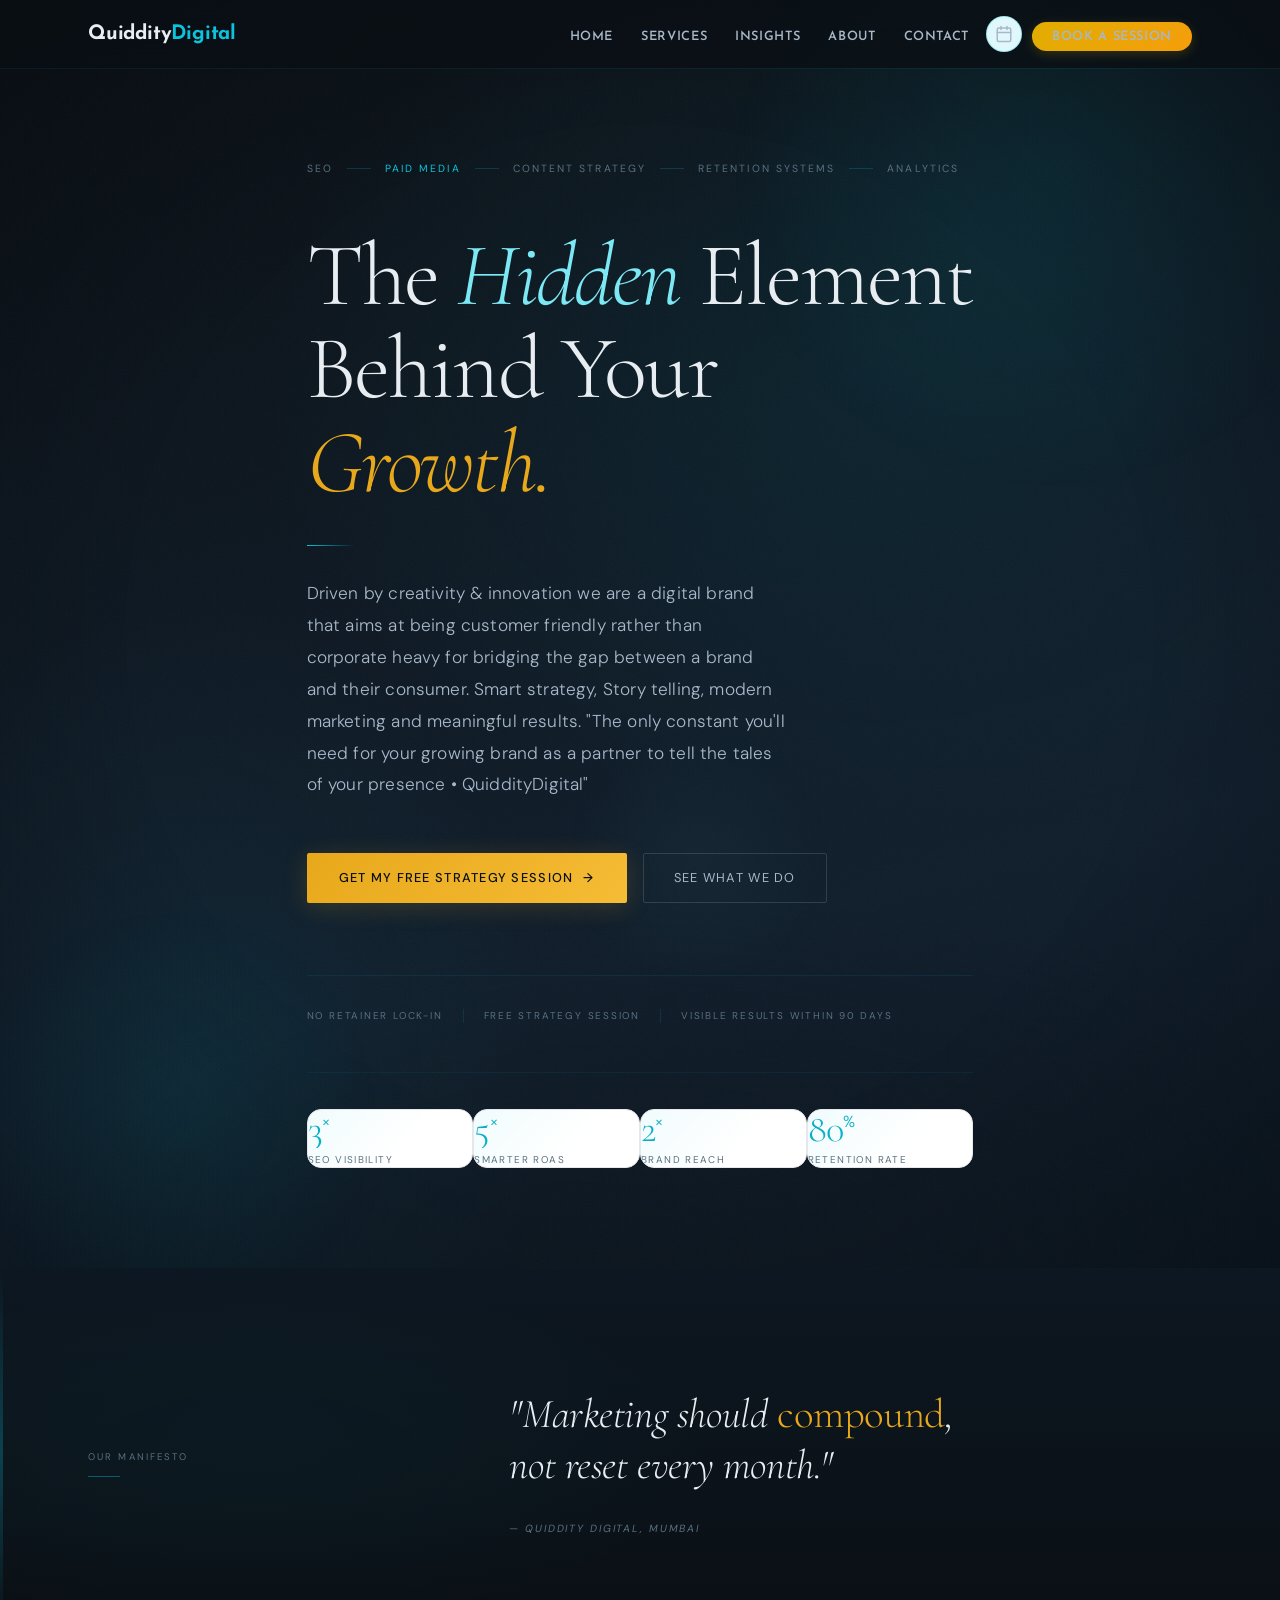
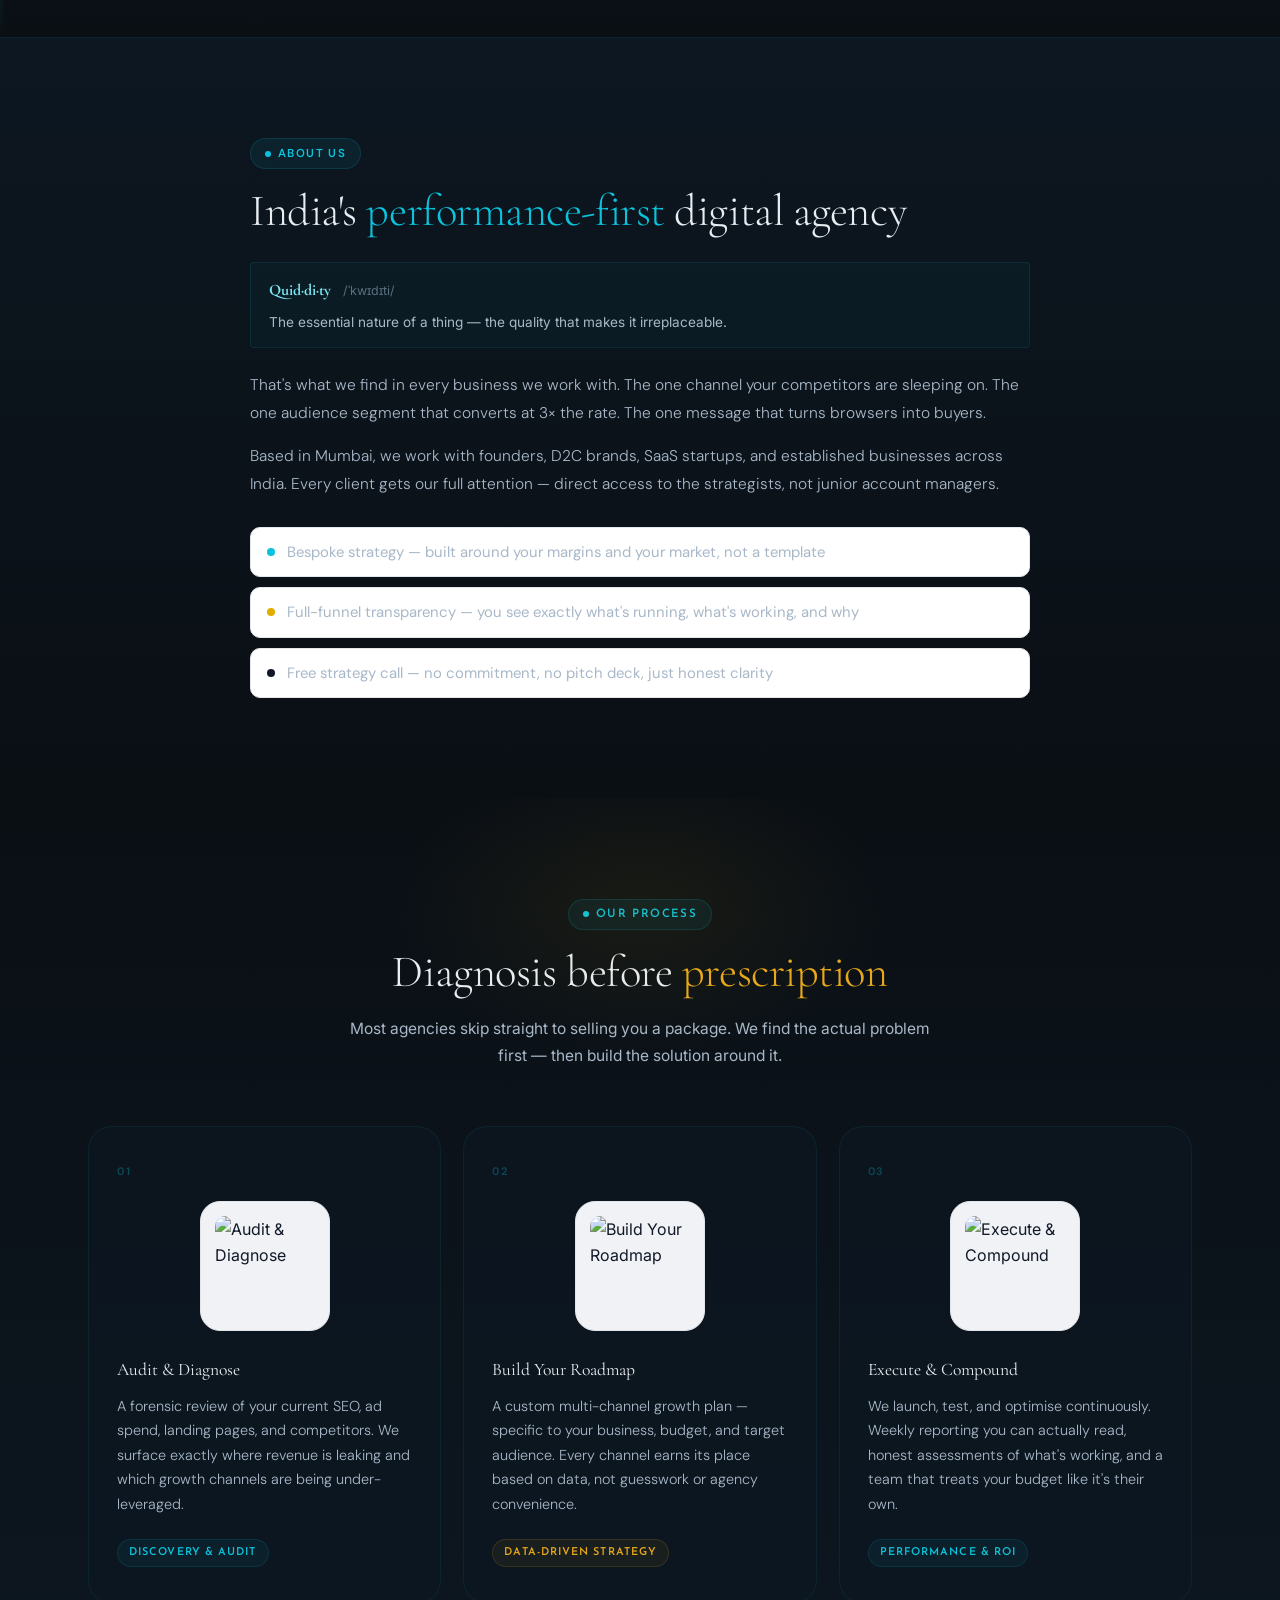
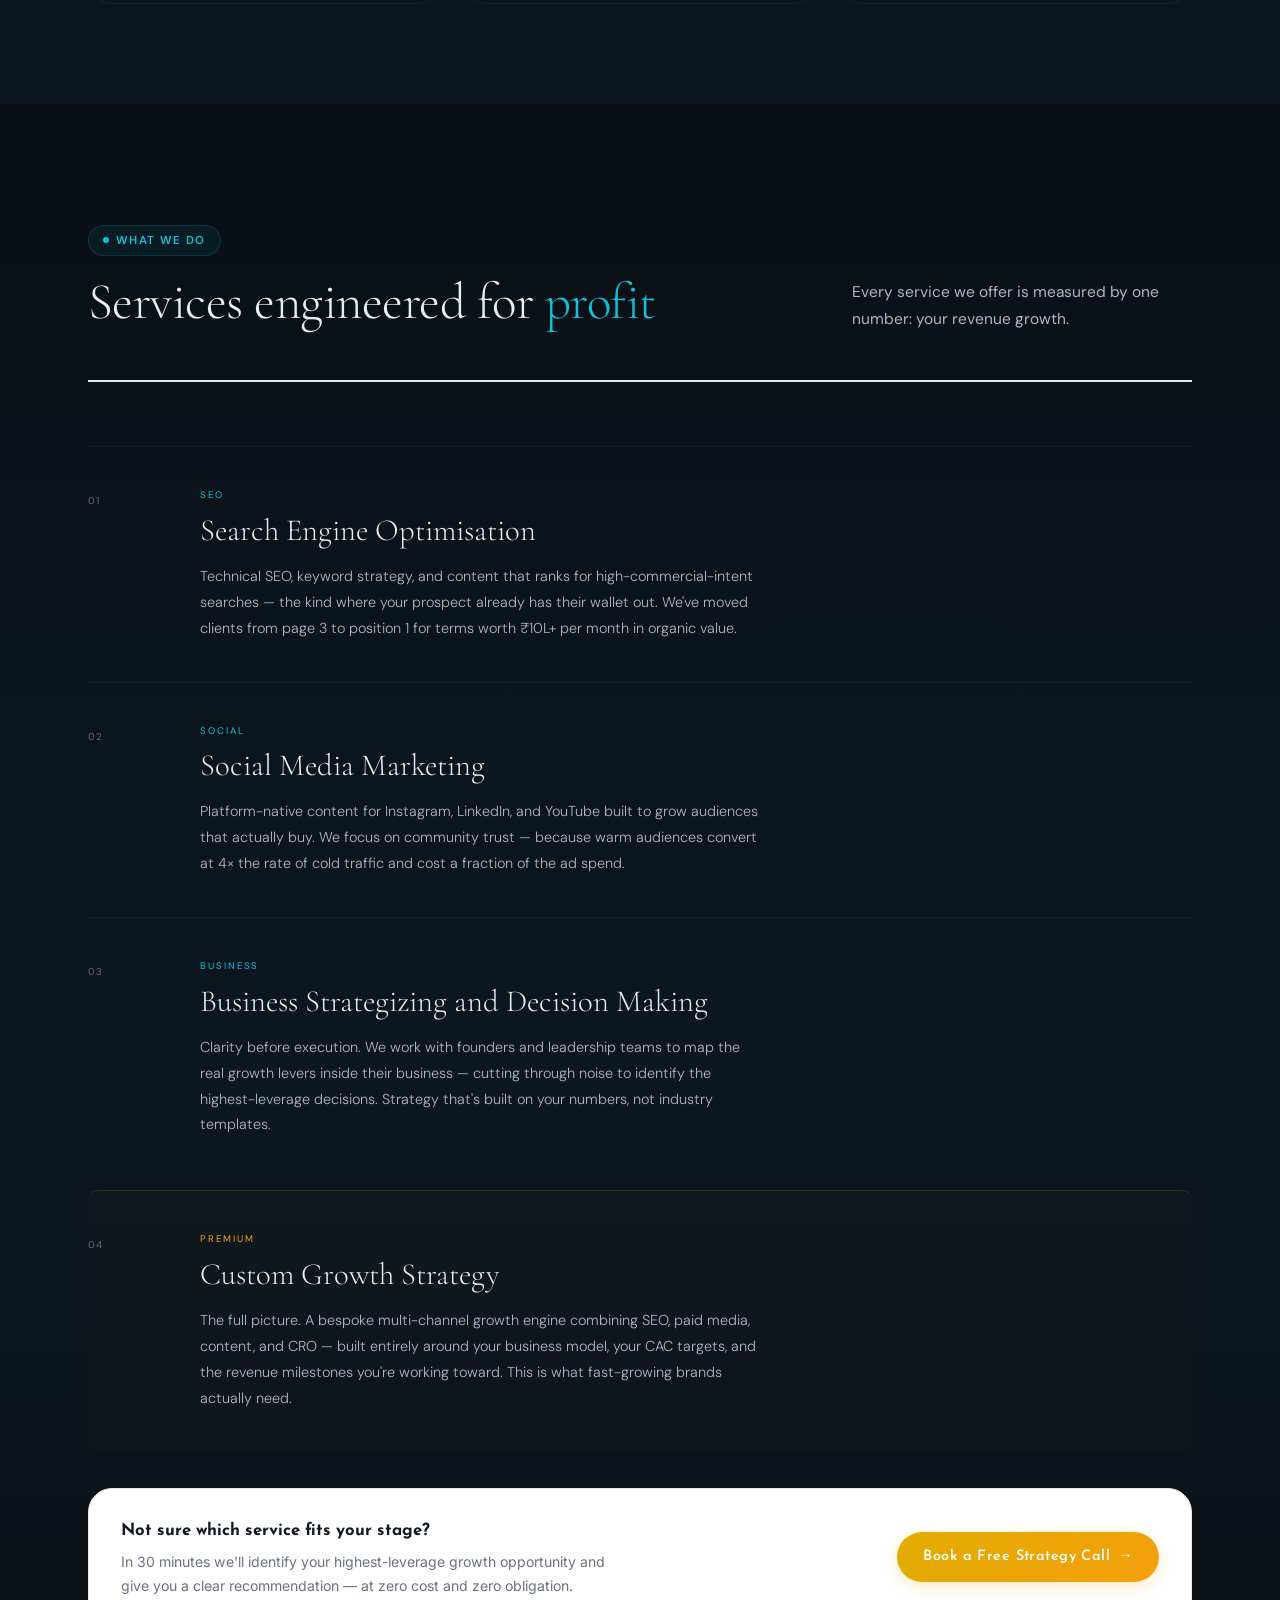
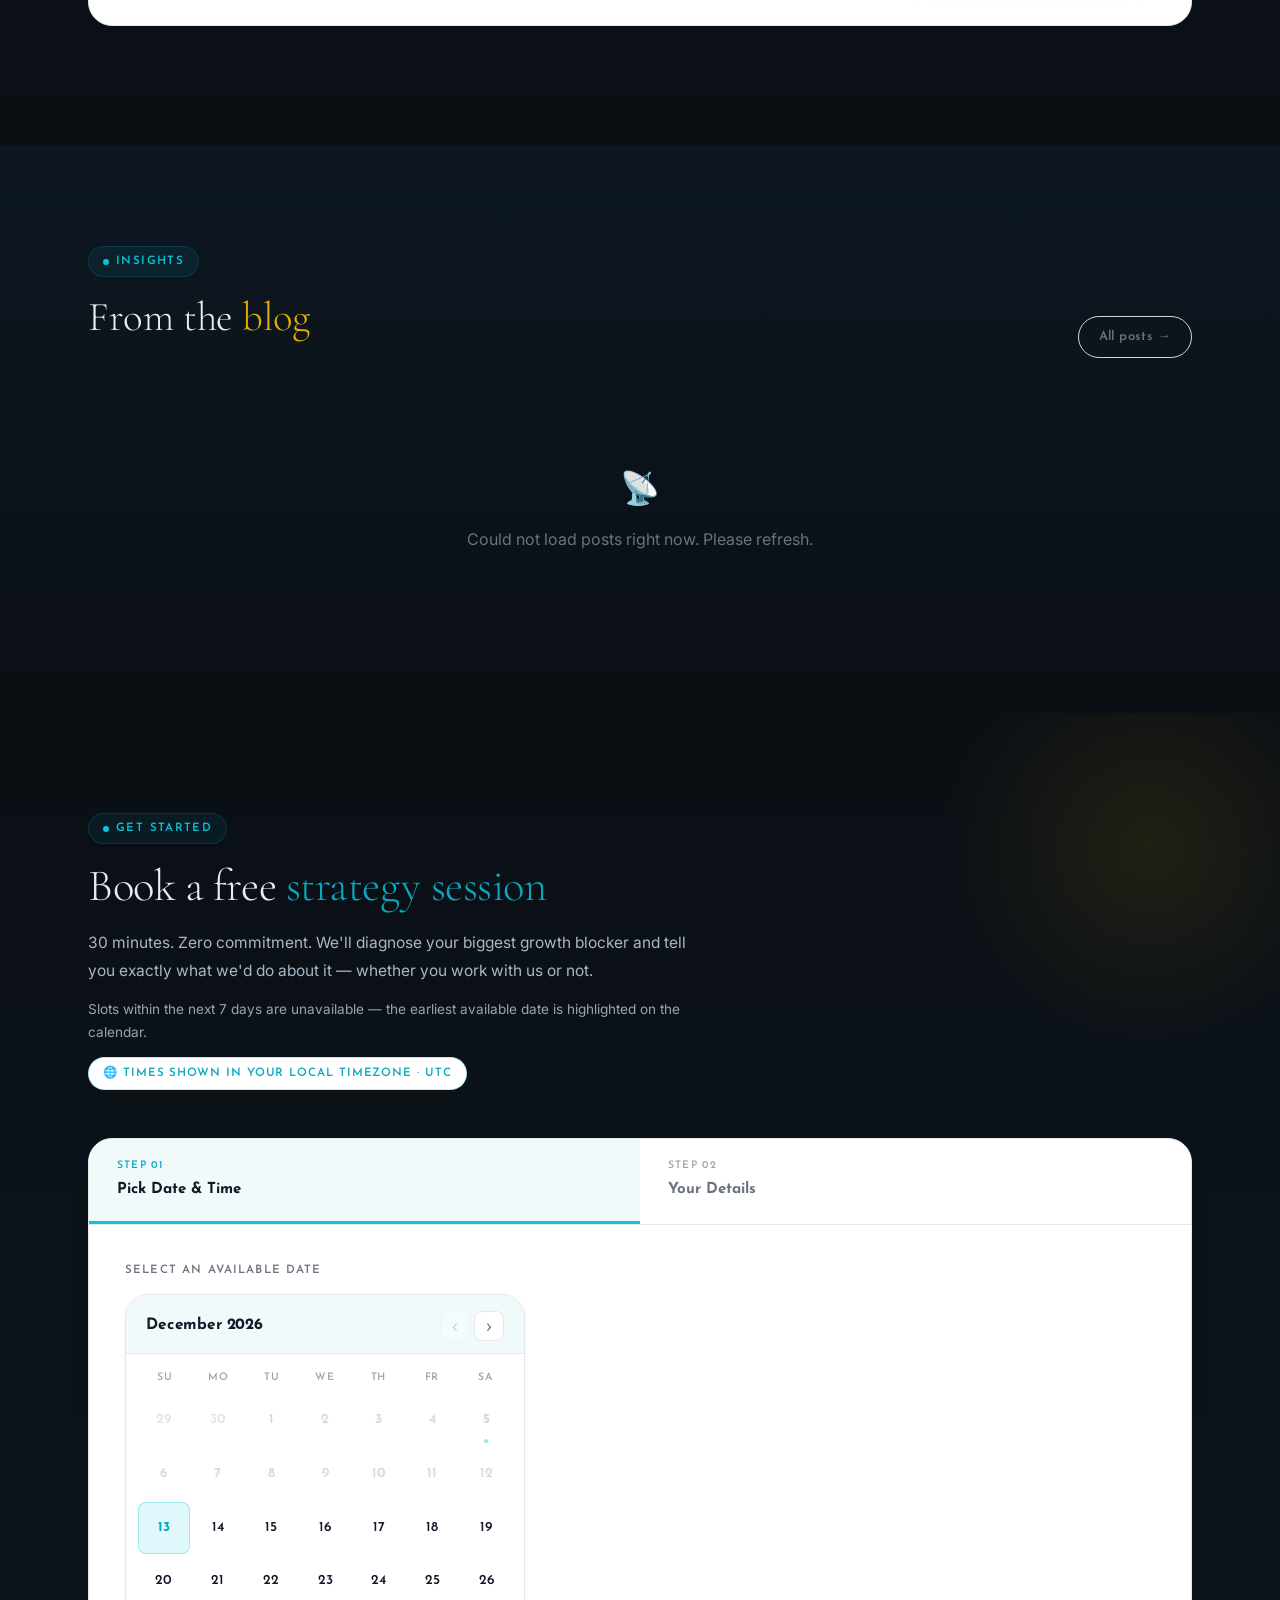
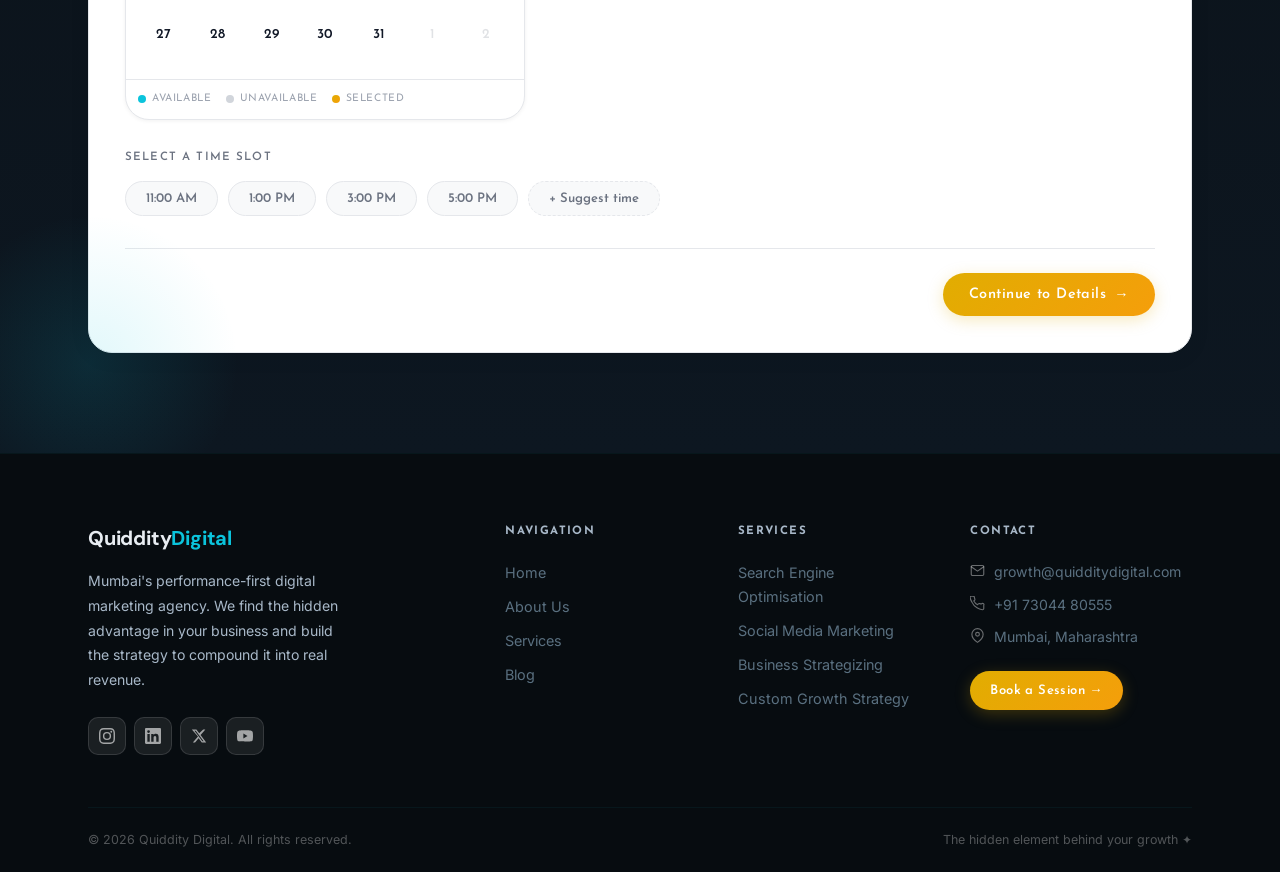
==== index.html @ 68097859 "Add files via upload" ====
<!DOCTYPE html>
<html lang="en">
<head>
  <meta charset="UTF-8"/>
  <meta name="viewport" content="width=device-width, initial-scale=1.0"/>
  <meta name="robots" content="index, follow, max-snippet:-1, max-image-preview:large, max-video-preview:-1"/>
  <meta name="twitter:site" content="@QuiddityDigi"/>
  <title>Quiddity Digital — Tailored Marketing Solutions</title>
  <meta name="description" content="Driven by creativity & innovation we are a digital brand that aims at being customer friendly rather than corporate heavy for bridging the gap between a brand and their consumer. Smart strategy, Story telling, modern marketing and meaningful results."/>
  <meta name="author" content="Quiddity Digital"/>
  <meta name="keywords" content="digital marketing agency Mumbai, digital marketing agency India,  SEO agency India, social media marketing, business strategy consultant, growth consultancy Mumbai, decision intelligence"/>
  <meta property="og:type" content="website"/>
  <meta property="og:title" content="Quiddity Digital — The Hidden Element Behind Your Growth"/>
  <meta property="og:description" content="Driven by creativity & innovation we are a digital brand that aims at being customer friendly rather than corporate heavy for bridging the gap between a brand and their consumer. Smart strategy, Story telling, modern marketing and meaningful results."/>
  <meta property="og:url" content="https://quidditydigital.com"/>
  <meta property="og:image" content="https://quidditydigital.com/assets/og-image.png"/>
  <meta name="twitter:card" content="summary_large_image"/>
  <meta name="twitter:title" content="Quiddity Digital — The Hidden Element Behind Your Growth"/>
  <meta name="twitter:description" content="Driven by creativity & innovation we are a digital brand that aims at being customer friendly rather than corporate heavy for bridging the gap between a brand and their consumer. Smart strategy, Story telling, modern marketing and meaningful results."/>
  <meta property="og:image:width"  content="1200"/>
  <meta property="og:image:height" content="630"/>
  <meta property="og:locale"       content="en_IN"/>
  <meta name="twitter:image"       content="https://quidditydigital.com/assets/og-image.png"/>
  <link rel="canonical" href="https://quidditydigital.com"/>
  <!-- Font preconnect MUST come before the stylesheet link -->
  <link rel="preconnect" href="https://fonts.googleapis.com"/>
  <link rel="preconnect" href="https://fonts.gstatic.com" crossorigin/>
  <link rel="stylesheet" href="styles.css"/>
  <link rel="stylesheet" href="hero-redesign.css"/>
  <style>
    /* ── Fix hero eyebrow: remove pill background, plain label style ── */
    .hero-eyebrow {
      background: none !important;
      border: none !important;
      padding: 0 !important;
      border-radius: 0 !important;
      font-size: .75rem;
      font-weight: 700;
      letter-spacing: .1em;
      text-transform: uppercase;
      color: var(--tx-lt, #6b7280);
      display: flex;
      align-items: center;
      gap: 8px;
      margin-bottom: 16px;
    }

    /* ── New about section: full-width copy layout ── */
    .about-copy-full {
      max-width: 780px;
      margin: 0 auto;
    }
    .about-copy-full .section-h2 {
      margin-bottom: 24px;
    }
    .about-copy-full .about-quiddity-badge {
      margin-bottom: 24px;
    }
    .about-copy-full .body-p {
      margin-bottom: 16px;
    }
    .about-stats-row {
      display: flex;
      gap: 40px;
      flex-wrap: wrap;
      margin: 36px 0 32px;
      padding: 28px 32px;
      background: var(--surface, #f8fafc);
      border-radius: 16px;
    }
    .about-stat {
      flex: 1;
      min-width: 100px;
    }
    .as-n {
      font-size: 2rem;
      font-weight: 800;
      color: var(--blue, #0BC4DC);
      line-height: 1;
      margin-bottom: 4px;
    }
    .as-l {
      font-size: .78rem;
      text-transform: uppercase;
      letter-spacing: .06em;
      color: var(--tx-lt, #6b7280);
      font-weight: 600;
    }
    @media (max-width: 600px) {
      .about-stats-row { gap: 24px; padding: 20px; }
      .as-n { font-size: 1.6rem; }
    }
  </style>
  <!-- LocalBusiness JSON-LD structured data -->
  <script type="application/ld+json">
  {
    "@context": "https://schema.org",
    "@type": "ProfessionalService",
    "name": "Quiddity Digital",
    "description": "Driven by creativity & innovation we are a digital brand that aims at being customer friendly rather than corporate heavy for bridging the gap between a brand and their consumer. Smart strategy, Story telling, modern marketing and meaningful results.",
    "url": "https://quidditydigital.com",
    "logo": { "@type": "ImageObject", "url": "https://quidditydigital.com/assets/logo.png" },
    "image": "https://quidditydigital.com/assets/logo.png",
    "email": "growth@quidditydigital.com",
    "telephone": "+917304480555",
    "address": {
      "@type": "PostalAddress",
      "addressLocality": "Mumbai",
      "addressRegion": "Maharashtra",
      "addressCountry": "IN"
    },
    "areaServed": [
      { "@type": "City", "name": "Mumbai" },
      { "@type": "Country", "name": "India" }
    ],
    "hasOfferCatalog": {
      "@type": "OfferCatalog",
      "name": "Digital Marketing Services",
      "itemListElement": [
        { "@type": "Offer", "itemOffered": { "@type": "Service", "name": "Search Engine Optimisation" } },
        { "@type": "Offer", "itemOffered": { "@type": "Service", "name": "Google & Meta Ads" } },
        { "@type": "Offer", "itemOffered": { "@type": "Service", "name": "Social Media Marketing" } },
        { "@type": "Offer", "itemOffered": { "@type": "Service", "name": "Content Marketing" } },
        { "@type": "Offer", "itemOffered": { "@type": "Service", "name": "Custom Growth Strategy" } }
      ]
    },
    "sameAs": [
      "https://www.instagram.com/quiddity_digital",
      "https://www.linkedin.com/company/quiddity-digital",
      "https://x.com/QuiddityDigi"
    ]
  }
  </script>

  <!-- GA4 — enable by setting CONFIG.FEATURES.ANALYTICS_ENABLED = true and CONFIG.GA4_ID in config.js -->
  <script>
    document.addEventListener('DOMContentLoaded', function() {
      if (typeof CONFIG === 'undefined' || !CONFIG.FEATURES.ANALYTICS_ENABLED || !CONFIG.GA4_ID) return;
      var s = document.createElement('script');
      s.src = 'https://www.googletagmanager.com/gtag/js?id=' + CONFIG.GA4_ID;
      s.async = true; document.head.appendChild(s);
      window.dataLayer = window.dataLayer || [];
      function gtag(){dataLayer.push(arguments);}
      gtag('js', new Date()); gtag('config', CONFIG.GA4_ID, { anonymize_ip: true });
    });
  </script>
  <!-- Favicons -->
  <link rel="icon" type="image/x-icon"       href="/assets/favicon.ico"/>
  <link rel="icon" type="image/svg+xml"      href="/assets/favicon.svg"/>
  <link rel="icon" type="image/png" sizes="32x32" href="/assets/favicon-32x32.png"/>
  <link rel="icon" type="image/png" sizes="16x16" href="/assets/favicon-16x16.png"/>
  <link rel="apple-touch-icon" sizes="180x180"    href="/assets/apple-touch-icon.png"/>
  <link rel="manifest"                            href="/site.webmanifest"/>
  <meta name="theme-color" content="#0BC4DC"/>
  <meta name="msapplication-TileColor" content="#0f1924"/>
</head>
<body>

<!-- ══════════════════════════════════════════
     NAVBAR
     ══════════════════════════════════════════ -->
<nav id="navbar">
  <div class="container nav-wrap">
    <a href="#home" class="nav-logo">Quiddity<em>Digital</em></a>

    <ul class="nav-links" id="navLinks">
      <li><a href="#home">Home</a></li>
      <li><a href="#services">Services</a></li>
      <li><a href="#blogs">Insights</a></li>
      <li><a href="#about">About</a></li>
      <li><a href="#contact">Contact</a></li>
      <li>
        <a href="#booking" class="nav-cal-icon" aria-label="Book a session" title="Book a free strategy session">
          <svg width="18" height="18" viewBox="0 0 24 24" fill="none" stroke="currentColor" stroke-width="2" stroke-linecap="round" stroke-linejoin="round">
            <rect x="3" y="4" width="18" height="18" rx="2" ry="2"/>
            <line x1="16" y1="2" x2="16" y2="6"/>
            <line x1="8" y1="2" x2="8" y2="6"/>
            <line x1="3" y1="10" x2="21" y2="10"/>
          </svg>
        </a>
      </li>
      <li><a href="#booking" class="nav-cta">Book a Session</a></li>
    </ul>

    <button class="hamburger" id="hamburger" aria-label="Toggle menu" aria-expanded="false">
      <span></span><span></span><span></span>
    </button>
  </div>
</nav>


<!-- ══════════════════════════════════════════
     HERO  #home  — Deep Ocean Editorial
     ══════════════════════════════════════════ -->
<section id="home">

  <!-- Atmospheric layers (visual only, aria-hidden) -->
  <div class="hero-ocean-canvas" aria-hidden="true">
    <div class="bio-orb bio-orb--a"></div>
    <div class="bio-orb bio-orb--b"></div>
    <div class="bio-orb bio-orb--c"></div>
  </div>
  <div class="hero-particles" id="heroParticles" aria-hidden="true"></div>

  <div class="container">
    <div class="hero-inner">
      <div class="hero-copy hero-editorial">

        <!-- Discipline strip (replaces eyebrow pill) -->
        <div class="hero-eyebrow">
          <div class="discipline-strip">
            <span class="discipline-item active">SEO</span>
            <span class="discipline-sep"></span>
            <span class="discipline-item">Paid Media</span>
            <span class="discipline-sep"></span>
            <span class="discipline-item">Content Strategy</span>
            <span class="discipline-sep"></span>
            <span class="discipline-item">Retention Systems</span>
            <span class="discipline-sep"></span>
            <span class="discipline-item">Analytics</span>
          </div>
        </div>

        <!-- Headline — original text, new typographic treatment -->
        <h1 class="hero-h1">
          <span class="h1-line">The <em>Hidden</em> Element</span>
          <span class="h1-line">Behind Your</span>
          <span class="h1-line h1-gold">Growth.</span>
        </h1>

        <span class="hero-rule"></span>

        <!-- Original subtext preserved verbatim -->
        <p class="hero-sub">
          Driven by creativity &amp; innovation we are a digital brand that aims at being customer friendly rather than corporate heavy for bridging the gap between a brand and their consumer. Smart strategy, Story telling, modern marketing and meaningful results. "The only constant you'll need for your growing brand as a partner to tell the tales of your presence • QuiddityDigital"
        </p>

        <!-- Original CTAs preserved -->
        <div class="hero-actions">
          <a href="#booking" class="btn-ocean-primary">Get My Free Strategy Session <span class="btn-arr">→</span></a>
          <a href="#services" class="btn-ocean-ghost">See What We Do</a>
        </div>

        <!-- Original trust bar text preserved, star icons removed for editorial cleanliness -->
        <div class="hero-trust-bar">
          <span class="trust-item">No retainer lock-in</span>
          <span class="trust-sep">&nbsp;</span>
          <span class="trust-item">Free strategy session</span>
          <span class="trust-sep">&nbsp;</span>
          <span class="trust-item">Visible results within 90 days</span>
        </div>

        <!-- Stats row — preserved but styled for dark theme -->
        <div class="hero-stats">
          <div class="hstat">
            <span class="hstat-n">3<sup>×</sup></span>
            <span class="hstat-l">SEO Visibility</span>
          </div>
          <div class="hstat">
            <span class="hstat-n">5<sup>×</sup></span>
            <span class="hstat-l">Smarter ROAS</span>
          </div>
          <div class="hstat">
            <span class="hstat-n">2<sup>×</sup></span>
            <span class="hstat-l">Brand Reach</span>
          </div>
          <div class="hstat">
            <span class="hstat-n">80<sup>%</sup></span>
            <span class="hstat-l">Retention Rate</span>
          </div>
        </div>

      </div>
      <!-- Hero image column intentionally removed for asymmetric editorial layout -->
    </div>
  </div>
</section>


<!-- ══════════════════════════════════════════
     PHILOSOPHY BAND (new — between hero & about)
     ══════════════════════════════════════════ -->
<div class="philosophy-band reveal">
  <div class="philosophy-inner">
    <div>
      <p class="philosophy-label">Our Manifesto</p>
      <div class="philosophy-marker"></div>
    </div>
    <blockquote>
      <p class="philosophy-quote">
        "Marketing should <em>compound</em>,<br>not reset every month."
      </p>
      <cite class="philosophy-attr">— Quiddity Digital, Mumbai</cite>
    </blockquote>
  </div>
</div>


<!-- ══════════════════════════════════════════
     ABOUT  #about
     ══════════════════════════════════════════ -->
<section id="about">
  <div class="container">
    <div class="about-copy-full reveal">

      <div class="section-tag">About Us</div>
      <h2 class="section-h2">India's <span class="c-blue">performance-first</span> digital agency</h2>

      <div class="about-quiddity-badge">
        <span class="aq-word">Quid·di·ty</span>
        <span class="aq-phonetic">/ˈkwɪdɪti/</span>
        <span class="aq-def">The essential nature of a thing — the quality that makes it irreplaceable.</span>
      </div>

      <p class="body-p">That's what we find in every business we work with. The one channel your competitors are sleeping on. The one audience segment that converts at 3× the rate. The one message that turns browsers into buyers.</p>
      <p class="body-p">Based in Mumbai, we work with founders, D2C brands, SaaS startups, and established businesses across India. Every client gets our full attention — direct access to the strategists, not junior account managers.</p>

      <div class="pillar-list">
        <div class="pillar">
          <span class="p-dot p-dot--blue"></span>
          Bespoke strategy — built around your margins and your market, not a template
        </div>
        <div class="pillar">
          <span class="p-dot p-dot--cta"></span>
          Full-funnel transparency — you see exactly what's running, what's working, and why
        </div>
        <div class="pillar">
          <span class="p-dot p-dot--dark"></span>
          Free strategy call — no commitment, no pitch deck, just honest clarity
        </div>
      </div>

    </div>
  </div>
</section>


<!-- ══════════════════════════════════════════
     HOW WE HELP  #help
     ══════════════════════════════════════════ -->
<section id="help">
  <div class="container">
    <div class="help-head reveal">
      <div class="section-tag">Our Process</div>
      <h2 class="section-h2">Diagnosis before <span class="c-cta">prescription</span></h2>
      <p class="body-p">Most agencies skip straight to selling you a package. We find the actual problem first — then build the solution around it.</p>
    </div>

    <div class="hc-grid">
      <div class="hc reveal d1">
        <div class="hc-n">01</div>
        <div class="hc-icon hci--grey">
          <img src="assets/Diagnose.png" alt="Audit & Diagnose">
        </div>
        <h3>Audit &amp; Diagnose</h3>
        <p>A forensic review of your current SEO, ad spend, landing pages, and competitors. We surface exactly where revenue is leaking and which growth channels are being under-leveraged.</p>
        <span class="hc-tag">Discovery &amp; Audit</span>
      </div>
      <div class="hc reveal d2">
        <div class="hc-n">02</div>
        <div class="hc-icon hci--grey">
          <img src="assets/Roadmap.png" alt="Build Your Roadmap">
        </div>
        <h3>Build Your Roadmap</h3>
        <p>A custom multi-channel growth plan — specific to your business, budget, and target audience. Every channel earns its place based on data, not guesswork or agency convenience.</p>
        <span class="hc-tag hct--cta">Data-Driven Strategy</span>
      </div>
      <div class="hc reveal d3">
        <div class="hc-n">03</div>
        <div class="hc-icon hci--grey">
          <img src="assets/Execute.png" alt="Execute & Compound">
        </div>
        <h3>Execute &amp; Compound</h3>
        <p>We launch, test, and optimise continuously. Weekly reporting you can actually read, honest assessments of what's working, and a team that treats your budget like it's their own.</p>
        <span class="hc-tag">Performance &amp; ROI</span>
      </div>
    </div>
  </div>
</section>


<!-- ══════════════════════════════════════════
     SERVICES  #services
     ══════════════════════════════════════════ -->
<section id="services">
  <div class="container">
    <div class="svc-head">
      <div class="reveal">
        <div class="section-tag">What We Do</div>
        <h2 class="section-h2">Services engineered for <span class="c-blue">profit</span></h2>
      </div>
      <p class="body-p reveal d1" style="max-width:340px">Every service we offer is measured by one number: your revenue growth.</p>
    </div>

    <div class="svc-list">

      <div class="svc-row reveal">
        <span class="svc-i">01</span>
        <div class="svc-b">
          <div class="svc-cat">SEO</div>
          <div class="svc-title">Search Engine Optimisation</div>
          <div class="svc-desc">Technical SEO, keyword strategy, and content that ranks for high-commercial-intent searches — the kind where your prospect already has their wallet out. We've moved clients from page 3 to position 1 for terms worth ₹10L+ per month in organic value.</div>
        </div>
      </div>

      <div class="svc-row reveal">
        <span class="svc-i">02</span>
        <div class="svc-b">
          <div class="svc-cat">Social</div>
          <div class="svc-title">Social Media Marketing</div>
          <div class="svc-desc">Platform-native content for Instagram, LinkedIn, and YouTube built to grow audiences that actually buy. We focus on community trust — because warm audiences convert at 4× the rate of cold traffic and cost a fraction of the ad spend.</div>
        </div>
      </div>

      <div class="svc-row reveal">
        <span class="svc-i">03</span>
        <div class="svc-b">
          <div class="svc-cat">Business</div>
          <div class="svc-title">Business Strategizing and Decision Making</div>
          <div class="svc-desc">Clarity before execution. We work with founders and leadership teams to map the real growth levers inside their business — cutting through noise to identify the highest-leverage decisions. Strategy that's built on your numbers, not industry templates.</div>
        </div>
      </div>

      <div class="svc-row svc-row--featured reveal">
        <span class="svc-i">04</span>
        <div class="svc-b">
          <div class="svc-cat svc-cat--cta">Premium</div>
          <div class="svc-title">Custom Growth Strategy</div>
          <div class="svc-desc">The full picture. A bespoke multi-channel growth engine combining SEO, paid media, content, and CRO — built entirely around your business model, your CAC targets, and the revenue milestones you're working toward. This is what fast-growing brands actually need.</div>
        </div>
      </div>

    </div>

    <div class="svc-cta-strip reveal">
      <div class="svc-cta-copy">
        <span class="svc-cta-q">Not sure which service fits your stage?</span>
        <span class="svc-cta-sub">In 30 minutes we'll identify your highest-leverage growth opportunity and give you a clear recommendation — at zero cost and zero obligation.</span>
      </div>
      <a href="#booking" class="btn btn-cta">Book a Free Strategy Call <span class="btn-arr">→</span></a>
    </div>

  </div>
</section>


<!-- ══════════════════════════════════════════
     BLOGS  #blogs
     ══════════════════════════════════════════ -->
<section id="blogs">
  <div class="container">
    <div class="blogs-head reveal">
      <div>
        <div class="section-tag">Insights</div>
        <h2 class="section-h2">From the <span class="c-cta">blog</span></h2>
      </div>
      <a href="/all-posts.html" class="btn btn-ghost btn-sm">All posts →</a>
    </div>

    <div class="blog-grid" id="homeBlogGrid">
      <div class="blog-card blog-skeleton"></div>
      <div class="blog-card blog-skeleton"></div>
      <div class="blog-card blog-skeleton"></div>
    </div>
  </div>
</section>





<!-- ══════════════════════════════════════════
     BOOKING  #booking
     ══════════════════════════════════════════ -->
<section id="booking">
  <div class="container">

    <div class="booking-head reveal">
      <div class="section-tag">Get Started</div>
      <h2 class="section-h2">Book a free <span class="c-blue">strategy session</span></h2>
      <p class="body-p">30 minutes. Zero commitment. We'll diagnose your biggest growth blocker and tell you exactly what we'd do about it — whether you work with us or not.</p>
      <p style="font-size:.85rem;color:var(--tx-lt);margin-top:4px">Slots within the next 7 days are unavailable — the earliest available date is highlighted on the calendar.</p>
      <div class="tz-pill" id="tzPill">🌐 Detecting timezone…</div>
    </div>

    <div class="booking-shell reveal d1" id="bookingShell">

      <!-- Step tabs -->
      <div class="steps-bar">
        <div class="step-btn active" id="tab1">
          <span class="s-num">Step 01</span>
          <span class="s-title">Pick Date &amp; Time</span>
        </div>
        <div class="step-btn" id="tab2">
          <span class="s-num">Step 02</span>
          <span class="s-title">Your Details</span>
        </div>
      </div>

      <!-- STEP 1 -->
      <div class="step-panel active" id="step1">
        <p class="panel-lbl">Select an available date</p>

        <div class="cal-wrap">
          <div class="cal-header">
            <div class="cal-title" id="calTitle">Loading…</div>
            <div class="cal-nav">
              <button id="calPrev" aria-label="Previous month">&#8249;</button>
              <button id="calNext" aria-label="Next month">&#8250;</button>
            </div>
          </div>
          <div class="cal-grid">
            <div class="cal-dow">
              <span>Su</span><span>Mo</span><span>Tu</span>
              <span>We</span><span>Th</span><span>Fr</span><span>Sa</span>
            </div>
            <div class="cal-days" id="calDays"></div>
          </div>
          <div class="cal-legend">
            <div class="leg-item"><span class="leg-dot leg-dot--avail"></span>Available</div>
            <div class="leg-item"><span class="leg-dot leg-dot--block"></span>Unavailable</div>
            <div class="leg-item"><span class="leg-dot leg-dot--sel"></span>Selected</div>
          </div>
        </div>

        <div class="picked-date-show" id="pickedDateShow">
          <span>📅</span>
          <span class="pds-text" id="pickedDateText"></span>
          <span class="pds-chip">⏳ Request Pending</span>
        </div>

        <p class="panel-lbl" style="margin-top:28px">Select a time slot</p>
        <div class="times-row" id="timeGrid"></div>
        <div class="custom-wrap" id="customWrap">
          <input type="time" id="customTimeField"/>
          <span>Your preferred time</span>
        </div>

        <div class="panel-footer">
          <button class="btn btn-cta" onclick="proceedStep1()">
            Continue to Details <span class="btn-arr">→</span>
          </button>
        </div>
      </div>

      <!-- STEP 2 -->
      <div class="step-panel" id="step2">

        <div class="book-summary" id="bookSummary"></div>

        <form id="bookingForm" novalidate>
          <!--
            HONEYPOT: visually hidden, never touched by real users.
            Bots fill it — doPost() silently succeeds and discards the submission.
          -->
          <input
            type="text"
            id="__hp"
            name="__hp"
            value=""
            tabindex="-1"
            autocomplete="off"
            aria-hidden="true"
            style="position:absolute;left:-9999px;opacity:0;pointer-events:none;width:0;height:0;"
          />
          <div class="form-grid">
            <div class="fg">
              <label for="fName">Your Name <span class="req">*</span></label>
              <input type="text" id="fName" placeholder="e.g. Amaan Khan" required/>
            </div>
            <div class="fg">
              <label for="fEmail">Email Address <span class="req">*</span></label>
              <input type="email" id="fEmail" placeholder="you@yourcompany.com" required autocomplete="email"/>
              <span class="field-hint" id="fEmailHint"></span>
            </div>
            <div class="fg">
              <label for="fPhone">WhatsApp / Phone <span class="opt">(optional)</span></label>
              <input type="tel" id="fPhone" placeholder="+91 73044 80555"/>
            </div>
            <div class="fg">
              <label for="fBiz">Type of Business <span class="req">*</span></label>
              <input type="text" id="fBiz" placeholder="e.g. D2C Brand, SaaS, Local Service" required/>
            </div>
            <div class="fg fg-full">
              <label for="fGoals">What's your biggest growth challenge right now?</label>
              <textarea id="fGoals" rows="3" placeholder="E.g. Our ads aren't converting. We're getting traffic but no sales. We've tried SEO but it's not moving. We have no clear strategy…"></textarea>
            </div>
            <div class="fg fg-full">
              <label>Services you're most interested in</label>
              <div class="checks-grid">
                <label class="chk"><input type="checkbox" class="svc-chk" value="SEO"/> Search Engine Optimisation</label>
                <label class="chk"><input type="checkbox" class="svc-chk" value="Social Media"/> Social Media Marketing</label>
                <label class="chk"><input type="checkbox" class="svc-chk" value="Paid Ads"/> Google &amp; Meta Ads</label>
                <label class="chk"><input type="checkbox" class="svc-chk" value="Content"/> Content Marketing</label>
                <label class="chk"><input type="checkbox" class="svc-chk" value="Custom Strategy"/> Custom Growth Strategy</label>
                <label class="chk"><input type="checkbox" class="svc-chk" value="Analytics"/> Analytics &amp; Reporting</label>
              </div>
            </div>
          </div>

          <div class="form-footer">
            <button type="button" class="btn btn-ghost btn-sm" onclick="goToStep(1)">← Back</button>
            <button type="submit" class="btn btn-cta" id="submitBtn">Request My Session →</button>
            <span class="form-note">You'll receive a confirmation email once we approve your slot.</span>
          </div>
        </form>

      </div>
    </div>

    <!-- Success state -->
    <div id="bookingSuccess">
      <div class="success-ring">
        <svg width="36" height="36" viewBox="0 0 24 24" fill="none" stroke="#ffffff" stroke-width="2.5" stroke-linecap="round" stroke-linejoin="round">
          <polyline points="20 6 9 17 4 12"/>
        </svg>
      </div>
      <h3>Request Received!</h3>
      <p>We've got your booking request and will confirm your session via email within 24 hours. Check your inbox — and your spam folder just in case.</p>
      <div class="success-actions">
        <div class="pending-chip">⏳ Pending Approval</div>
        <button class="btn btn-outline btn-sm" onclick="window.scrollTo({top:0,behavior:'smooth'})">Back to top</button>
      </div>
    </div>

  </div>
</section>


<!-- ══════════════════════════════════════════
     FOOTER  #contact
     ══════════════════════════════════════════ -->
<footer id="contact">
  <div class="container">
    <div class="footer-grid">

      <div class="footer-brand">
        <a href="#home" class="footer-logo">Quiddity<em>Digital</em></a>
        <p class="footer-desc">Mumbai's performance-first digital marketing agency. We find the hidden advantage in your business and build the strategy to compound it into real revenue.</p>
        <div class="socials">
          <a href="https://www.instagram.com/quiddity_digital?utm_source=ig_web_button_share_sheet&igsh=ZDNlZDc0MzIxNw==" class="s-lnk" aria-label="Instagram" target="_blank" rel="noopener noreferrer">
            <svg viewBox="0 0 24 24" xmlns="http://www.w3.org/2000/svg"><path d="M12 2.163c3.204 0 3.584.012 4.85.07 3.252.148 4.771 1.691 4.919 4.919.058 1.265.069 1.645.069 4.849 0 3.205-.012 3.584-.069 4.849-.149 3.225-1.664 4.771-4.919 4.919-1.266.058-1.644.07-4.85.07-3.204 0-3.584-.012-4.849-.07-3.26-.149-4.771-1.699-4.919-4.92-.058-1.265-.07-1.644-.07-4.849 0-3.204.013-3.583.07-4.849.149-3.227 1.664-4.771 4.919-4.919 1.266-.057 1.645-.069 4.849-.069zM12 0C8.741 0 8.333.014 7.053.072 2.695.272.273 2.69.073 7.052.014 8.333 0 8.741 0 12c0 3.259.014 3.668.072 4.948.2 4.358 2.618 6.78 6.98 6.98C8.333 23.986 8.741 24 12 24c3.259 0 3.668-.014 4.948-.072 4.354-.2 6.782-2.618 6.979-6.98.059-1.28.073-1.689.073-4.948 0-3.259-.014-3.667-.072-4.947-.196-4.354-2.617-6.78-6.979-6.98C15.668.014 15.259 0 12 0zm0 5.838a6.162 6.162 0 100 12.324 6.162 6.162 0 000-12.324zM12 16a4 4 0 110-8 4 4 0 010 8zm6.406-11.845a1.44 1.44 0 100 2.881 1.44 1.44 0 000-2.881z"/></svg>
          </a>
          <a href="https://www.linkedin.com/company/quiddity-digital" class="s-lnk" aria-label="LinkedIn" target="_blank" rel="noopener noreferrer">
            <svg viewBox="0 0 24 24" xmlns="http://www.w3.org/2000/svg"><path d="M20.447 20.452h-3.554v-5.569c0-1.328-.027-3.037-1.852-3.037-1.853 0-2.136 1.445-2.136 2.939v5.667H9.351V9h3.414v1.561h.046c.477-.9 1.637-1.85 3.37-1.85 3.601 0 4.267 2.37 4.267 5.455v6.286zM5.337 7.433a2.062 2.062 0 01-2.063-2.065 2.064 2.064 0 112.063 2.065zm1.782 13.019H3.555V9h3.564v11.452zM22.225 0H1.771C.792 0 0 .774 0 1.729v20.542C0 23.227.792 24 1.771 24h20.451C23.2 24 24 23.227 24 22.271V1.729C24 .774 23.2 0 22.222 0h.003z"/></svg>
          </a>
          <a href="https://x.com/QuiddityDigi" class="s-lnk" aria-label="Twitter/X" target="_blank" rel="noopener noreferrer">
            <svg viewBox="0 0 24 24" xmlns="http://www.w3.org/2000/svg"><path d="M18.244 2.25h3.308l-7.227 8.26 8.502 11.24H16.17l-4.714-6.231-5.401 6.231H2.744l7.73-8.835L1.254 2.25H8.08l4.253 5.622zm-1.161 17.52h1.833L7.084 4.126H5.117z"/></svg>
          </a>
          <a href="#" class="s-lnk" aria-label="YouTube" aria-hidden="true">
            <svg viewBox="0 0 24 24" xmlns="http://www.w3.org/2000/svg"><path d="M23.498 6.186a3.016 3.016 0 00-2.122-2.136C19.505 3.545 12 3.545 12 3.545s-7.505 0-9.377.505A3.017 3.017 0 00.502 6.186C0 8.07 0 12 0 12s0 3.93.502 5.814a3.016 3.016 0 002.122 2.136c1.871.505 9.376.505 9.376.505s7.505 0 9.377-.505a3.015 3.015 0 002.122-2.136C24 15.93 24 12 24 12s0-3.93-.502-5.814zM9.545 15.568V8.432L15.818 12l-6.273 3.568z"/></svg>
          </a>
        </div>
      </div>

      <div class="footer-col">
        <h5>Navigation</h5>
        <div class="f-links">
          <a href="#home">Home</a>
          <a href="#about">About Us</a>
          <a href="#services">Services</a>
          <a href="#blogs">Blog</a>
        </div>
      </div>

      <div class="footer-col">
        <h5>Services</h5>
        <div class="f-links">
          <a href="#services">Search Engine Optimisation</a>
          <a href="#services">Social Media Marketing</a>
          <a href="#services">Business Strategizing</a>
          <a href="#services">Custom Growth Strategy</a>
        </div>
      </div>

      <div class="footer-col">
        <h5>Contact</h5>
        <div class="f-contact">
          <div class="f-ci">
            <svg width="15" height="15" viewBox="0 0 24 24" fill="none" stroke="currentColor" stroke-width="1.8" stroke-linecap="round" stroke-linejoin="round"><path d="M4 4h16c1.1 0 2 .9 2 2v12c0 1.1-.9 2-2 2H4c-1.1 0-2-.9-2-2V6c0-1.1.9-2 2-2z"/><polyline points="22,6 12,13 2,6"/></svg>
            growth@quidditydigital.com
          </div>
          <div class="f-ci">
            <svg width="15" height="15" viewBox="0 0 24 24" fill="none" stroke="currentColor" stroke-width="1.8" stroke-linecap="round" stroke-linejoin="round"><path d="M22 16.92v3a2 2 0 01-2.18 2 19.79 19.79 0 01-8.63-3.07A19.5 19.5 0 013.07 9.81a19.79 19.79 0 01-3.07-8.63A2 2 0 012 .18h3a2 2 0 012 1.72c.127.96.361 1.903.7 2.81a2 2 0 01-.45 2.11L6.09 7.91a16 16 0 006 6l1.27-1.27a2 2 0 012.11-.45c.907.339 1.85.573 2.81.7A2 2 0 0122 14.92z"/></svg>
            <a href="tel:+917304480555" style="color:inherit;text-decoration:none">+91 73044 80555</a>
          </div>
          <div class="f-ci">
            <svg width="15" height="15" viewBox="0 0 24 24" fill="none" stroke="currentColor" stroke-width="1.8" stroke-linecap="round" stroke-linejoin="round"><path d="M21 10c0 7-9 13-9 13s-9-6-9-13a9 9 0 0118 0z"/><circle cx="12" cy="10" r="3"/></svg>
            Mumbai, Maharashtra
          </div>
        </div>
        <a href="#booking" class="btn btn-cta btn-sm footer-cta-btn">Book a Session →</a>
      </div>

    </div>

    <div class="footer-bottom">
      <p>© 2026 Quiddity Digital. All rights reserved.</p>
      <span>The hidden element behind your growth ✦</span>
    </div>
  </div>
</footer>

<!-- config.js must load synchronously before notion.js and script.js -->
<script src="config.js"></script>
<script src="notion.js"></script>
<script src="script.js" defer></script>

<!-- ── HERO OCEAN ATMOSPHERE ── -->
<script>
(function(){
  /* Floating bioluminescent particles */
  var container = document.getElementById('heroParticles');
  if(container){
    for(var i=0;i<28;i++){
      var el=document.createElement('div');
      el.className='particle';
      var size=(Math.random()*2+1).toFixed(1);
      el.style.cssText=[
        'width:'+size+'px',
        'height:'+size+'px',
        'left:'+(Math.random()*100).toFixed(1)+'%',
        'bottom:'+(Math.random()*45).toFixed(1)+'%',
        'animation-duration:'+(Math.random()*14+10).toFixed(1)+'s',
        'animation-delay:-'+(Math.random()*18).toFixed(1)+'s'
      ].join(';');
      container.appendChild(el);
    }
  }

  /* Discipline strip: softly cycle the active label */
  var items=document.querySelectorAll('.discipline-item');
  if(items.length){
    var cur=0;
    setInterval(function(){
      items[cur].classList.remove('active');
      cur=(cur+1)%items.length;
      items[cur].classList.add('active');
    },2400);
  }
})();
</script>
</body>
</html>
---- styles.css ----
/* ================================================================
   QUIDDITY DIGITAL — styles.css  v5
   Theme  : Light / Premium agency
   Primary: #0BC4DC (brand blue)
   Accent : #E1AD01 → CTA gradient → #F59E0B
   BG     : #FFFFFF / #F8F9FA / #F0FAFB
   Fonts  : Josefin Sans (headings) · Inter (body)
   ================================================================ */

@import url('https://fonts.googleapis.com/css2?family=Josefin+Sans:wght@300;400;600;700&family=Inter:wght@300;400;500;600&display=swap');

/* ── TOKENS ─────────────────────────────────────────────────────── */
:root {
  /* Brand */
  --blue:        #0BC4DC;
  --blue-d:      #09a8be;
  --blue-l:      #e0f8fb;
  --blue-mid:    rgba(11,196,220,.15);
  --blue-border: rgba(11,196,220,.3);

  /* CTA gradient */
  --cta-from:    #E1AD01;
  --cta-to:      #F59E0B;

  /* Neutrals */
  --white:   #ffffff;
  --bg:      #F8F9FA;
  --bg-blue: #F0FAFB;
  --border:  #E5E7EB;
  --border-d:#D1D5DB;

  /* Text */
  --tx:     #111827;
  --tx-sub: #6B7280;
  --tx-lt:  #9CA3AF;

  /* Feedback */
  --red:     #EF4444;
  --red-l:   #FEF2F2;
  --red-b:   #FECACA;
  --green:   #10B981;

  /* Typography */
  --ff-h: 'Josefin Sans', sans-serif;
  --ff-b: 'Inter', sans-serif;

  /* Spacing */
  --r:    10px;
  --r-lg: 18px;
  --r-xl: 24px;

  /* Shadows */
  --shadow-sm: 0 1px 4px rgba(0,0,0,.06);
  --shadow:    0 4px 20px rgba(0,0,0,.08);
  --shadow-md: 0 8px 36px rgba(0,0,0,.12);
  --shadow-blue: 0 8px 28px rgba(11,196,220,.22);
  --shadow-cta:  0 8px 28px rgba(225,173,1,.28);

  /* Motion */
  --ease: cubic-bezier(.4,0,.2,1);
  --t:    .24s var(--ease);
}

/* ── RESET ──────────────────────────────────────────────────────── */
*, *::before, *::after { box-sizing: border-box; margin: 0; padding: 0 }
html { scroll-behavior: smooth; font-size: 16px; -webkit-font-smoothing: antialiased; -moz-osx-font-smoothing: grayscale }
body { font-family: var(--ff-b); background: var(--white); color: var(--tx); line-height: 1.65; overflow-x: hidden }
/* Prevent scroll when mobile nav is open */
body.nav-open { overflow: hidden }
img  { max-width: 100%; display: block; border-radius: var(--r) }
a    { text-decoration: none; color: inherit }
ul   { list-style: none }
button { cursor: pointer; font-family: inherit; border: none; background: none }
input, textarea, select { font-family: inherit }

/* ── LAYOUT ─────────────────────────────────────────────────────── */
.container { max-width: 1160px; margin: 0 auto; padding: 0 28px }

/* ── SHARED TOKENS ──────────────────────────────────────────────── */
.section-tag {
  display: inline-flex;
  align-items: center;
  gap: 7px;
  font-family: var(--ff-h);
  font-size: .72rem;
  font-weight: 600;
  letter-spacing: .12em;
  text-transform: uppercase;
  color: var(--blue-d);
  background: var(--blue-l);
  padding: 5px 14px;
  border-radius: 100px;
  margin-bottom: 16px;
}
.section-tag::before { content: ''; width: 6px; height: 6px; border-radius: 50%; background: var(--blue); flex-shrink: 0 }

/*
 * HEADING TILT FIX:
 * Josefin Sans italic creates a visible slant on all headings.
 * We use font-weight + color differentiation only — no italic.
 * The .c-blue / .c-cta spans provide visual accent via color.
 */
.section-h2 {
  font-family: var(--ff-h);
  font-weight: 700;
  font-size: clamp(1.9rem, 3.2vw, 2.7rem);
  line-height: 1.18;
  letter-spacing: -.01em;
  color: var(--tx);
  margin-bottom: 16px;
  font-style: normal;
}
/* Remove italic from em inside headings — use color only */
.section-h2 em,
.section-h2 span {
  font-style: normal;
}
.section-h2 em    { color: var(--blue-d) }
.c-blue           { color: var(--blue-d) }
.c-cta            { color: var(--cta-from) }

.body-p { font-size: .97rem; color: var(--tx-sub); line-height: 1.78; margin-bottom: 14px }

/* ── BUTTONS ─────────────────────────────────────────────────────── */
.btn {
  display: inline-flex;
  align-items: center;
  gap: 8px;
  padding: 13px 26px;
  border-radius: 50px;
  font-family: var(--ff-h);
  font-weight: 600;
  font-size: .9rem;
  letter-spacing: .03em;
  white-space: nowrap;
  transition: transform var(--t), box-shadow var(--t), background var(--t), opacity var(--t);
  cursor: pointer;
  user-select: none;
  -webkit-tap-highlight-color: transparent;
}
/* ── BUTTON PRESS STATES — feel interactive, not like static images ── */
.btn:active {
  transform: scale(.96) !important;
  opacity: .92;
}

/* CTA — gradient mustard→orange */
.btn-cta {
  background: linear-gradient(135deg, var(--cta-from), var(--cta-to));
  color: var(--white);
  box-shadow: 0 4px 16px rgba(225,173,1,.25);
}
.btn-cta:hover { transform: translateY(-2px); box-shadow: var(--shadow-cta) }
.btn-cta:focus-visible { outline: 3px solid var(--cta-from); outline-offset: 3px }

/* Blue outline */
.btn-outline {
  background: transparent;
  color: var(--blue-d);
  border: 2px solid var(--blue);
}
.btn-outline:hover { background: var(--blue-l); transform: translateY(-2px) }
.btn-outline:focus-visible { outline: 3px solid var(--blue); outline-offset: 3px }

/* Ghost / secondary */
.btn-ghost {
  background: transparent;
  color: var(--tx-sub);
  border: 1.5px solid var(--border-d);
}
.btn-ghost:hover { border-color: var(--blue); color: var(--blue-d); background: var(--blue-l) }
.btn-ghost:focus-visible { outline: 3px solid var(--blue); outline-offset: 3px }

/* Blue filled */
.btn-blue {
  background: var(--blue);
  color: var(--white);
  box-shadow: var(--shadow-blue);
}
.btn-blue:hover { background: var(--blue-d); transform: translateY(-2px); box-shadow: 0 10px 32px rgba(11,196,220,.3) }

.btn-sm { padding: 9px 20px; font-size: .82rem }
.btn-arr { transition: transform var(--t); display: inline-block }
.btn:hover .btn-arr { transform: translateX(4px) }

/* ── REVEAL ─────────────────────────────────────────────────────── */
.reveal { opacity: 0; transform: translateY(22px); transition: opacity .55s var(--ease), transform .55s var(--ease) }
.reveal.in { opacity: 1; transform: none }
.d1 { transition-delay: .08s } .d2 { transition-delay: .16s }
.d3 { transition-delay: .24s } .d4 { transition-delay: .32s }


/* ================================================================
   NAVBAR
   ================================================================ */
#navbar {
  position: fixed;
  top: 0; left: 0; right: 0;
  z-index: 200;
  background: rgba(255,255,255,.97);
  backdrop-filter: blur(16px);
  -webkit-backdrop-filter: blur(16px);
  box-shadow: 0 1px 0 var(--border), 0 4px 20px rgba(0,0,0,.06);
  padding: 0;
}
#navbar.solid {}
.nav-wrap {
  display: flex;
  align-items: center;
  justify-content: space-between;
  height: 68px;
}
.nav-logo {
  font-family: var(--ff-h);
  font-weight: 700;
  font-size: 1.25rem;
  color: var(--tx);
  letter-spacing: -.01em;
  font-style: normal;
  flex-shrink: 0;
}
.nav-logo em { font-style: normal; color: var(--blue-d) }

.nav-links { display: flex; align-items: center; gap: 2px }
.nav-links a {
  font-family: var(--ff-h);
  font-size: .8rem;
  font-weight: 600;
  letter-spacing: .05em;
  text-transform: uppercase;
  color: var(--tx-sub);
  padding: 7px 13px;
  border-radius: var(--r);
  transition: var(--t);
}
.nav-links a:hover { color: var(--tx); background: var(--bg) }

/* Calendar icon trigger in navbar */
.nav-cal-icon {
  display: inline-flex !important;
  align-items: center;
  justify-content: center;
  width: 36px !important;
  height: 36px !important;
  padding: 0 !important;
  border-radius: 50% !important;
  background: var(--blue-l) !important;
  border: 1.5px solid var(--blue-border) !important;
  color: var(--blue-d) !important;
  transition: var(--t) !important;
  margin: 0 2px;
}
.nav-cal-icon:hover {
  background: var(--blue) !important;
  color: var(--white) !important;
  border-color: var(--blue) !important;
  transform: translateY(-1px);
  box-shadow: var(--shadow-blue);
}
.nav-cal-icon svg { stroke: currentColor }

.nav-cta {
  background: linear-gradient(135deg, var(--cta-from), var(--cta-to)) !important;
  color: var(--white) !important;
  border-radius: 50px !important;
  padding: 8px 20px !important;
  margin-left: 6px;
  box-shadow: 0 3px 12px rgba(225,173,1,.2);
  transition: transform var(--t), box-shadow var(--t) !important;
}
.nav-cta:hover {
  transform: translateY(-2px) !important;
  box-shadow: 0 6px 20px rgba(225,173,1,.35) !important;
  background: linear-gradient(135deg, var(--cta-from), var(--cta-to)) !important;
}
.nav-cta:active { transform: scale(.96) translateY(0) !important }

/* ── HAMBURGER ── */
.hamburger {
  display: none;
  flex-direction: column;
  gap: 5px;
  padding: 10px;
  border-radius: var(--r);
  transition: background var(--t);
  z-index: 201;
}
.hamburger:hover { background: var(--bg) }
.hamburger span {
  display: block;
  width: 22px;
  height: 2px;
  background: var(--tx);
  border-radius: 2px;
  transition: transform .3s var(--ease), opacity .3s ease, width .3s ease;
  transform-origin: center;
}
.hamburger.open span:nth-child(1) { transform: translateY(7px) rotate(45deg) }
.hamburger.open span:nth-child(2) { opacity: 0; transform: scaleX(0) }
.hamburger.open span:nth-child(3) { transform: translateY(-7px) rotate(-45deg) }


/* ================================================================
   HERO
   ================================================================ */
#home {
  min-height: 100vh;
  padding-top: 68px;
  background: var(--white);
  position: relative;
  overflow: hidden;
  display: flex;
  flex-direction: column;
  justify-content: center;
}
/* Blue blob top-right */
#home::before {
  content: '';
  position: absolute;
  top: -80px; right: -120px;
  width: 520px; height: 520px;
  background: radial-gradient(circle, rgba(11,196,220,.13) 0%, transparent 70%);
  border-radius: 50%;
  pointer-events: none;
}
/* Yellow blob bottom-left */
#home::after {
  content: '';
  position: absolute;
  bottom: -60px; left: -80px;
  width: 420px; height: 420px;
  background: radial-gradient(circle, rgba(225,173,1,.14) 0%, transparent 70%);
  border-radius: 50%;
  pointer-events: none;
}

.hero-inner {
  display: grid;
  grid-template-columns: 1fr 1fr;
  gap: 56px;
  align-items: center;
  padding: 60px 0 48px;
}
.hero-eyebrow {
  display: inline-flex;
  align-items: center;
  gap: 8px;
  background: var(--blue-l);
  border: 1px solid var(--blue-border);
  color: var(--blue-d);
  font-family: var(--ff-h);
  font-size: .72rem;
  font-weight: 600;
  letter-spacing: .1em;
  text-transform: uppercase;
  padding: 5px 14px;
  border-radius: 100px;
  margin-bottom: 22px;
}
.eyebrow-dot { width: 6px; height: 6px; border-radius: 50%; background: var(--blue); animation: blink 2s infinite }
@keyframes blink { 0%,100%{ opacity:1 } 50%{ opacity:.3 } }

.hero-h1 {
  font-family: var(--ff-h);
  font-weight: 700;
  font-size: clamp(2.4rem, 4.5vw, 3.8rem);
  line-height: 1.14;
  letter-spacing: -.01em;
  color: var(--tx);
  margin-bottom: 20px;
  font-style: normal;        /* FIX: no transform/tilt */
}
.hero-h1 .c-blue { color: var(--blue-d); font-style: normal }
.hero-h1 .c-cta  { color: var(--cta-from); font-style: normal }

.hero-sub {
  font-size: 1.02rem;
  color: var(--tx-sub);
  line-height: 1.78;
  margin-bottom: 28px;
  max-width: 440px;
}
.hero-actions { display: flex; flex-wrap: wrap; gap: 12px; margin-bottom: 20px }

/* Trust bar */
.hero-trust-bar {
  display: flex;
  flex-wrap: wrap;
  align-items: center;
  gap: 8px 16px;
  margin-bottom: 36px;
}
.trust-item {
  display: inline-flex;
  align-items: center;
  gap: 5px;
  font-size: .78rem;
  color: var(--tx-sub);
  font-weight: 500;
}
.trust-sep { color: var(--border-d); font-size: .8rem }

.hero-stats { display: flex; flex-wrap: wrap; gap: 10px; padding-top: 28px; border-top: 1px solid var(--border) }
.hstat {
  flex: 1;
  min-width: 100px;
  background: var(--white);
  border: 1.5px solid var(--border);
  border-radius: 14px;
  padding: 14px 16px 13px;
  position: relative;
  overflow: hidden;
  transition: border-color .2s, box-shadow .2s, transform .2s;
}
.hstat::before {
  content: '';
  position: absolute;
  inset: 0;
  background: linear-gradient(135deg, rgba(11,196,220,.06) 0%, transparent 60%);
  pointer-events: none;
}
.hstat:hover {
  border-color: var(--blue-border);
  box-shadow: 0 4px 20px rgba(11,196,220,.12);
  transform: translateY(-2px);
}
.hstat-n {
  display: block;
  font-family: var(--ff-h);
  font-weight: 800;
  font-size: 1.65rem;
  line-height: 1;
  letter-spacing: -.03em;
  font-style: normal;
  background: linear-gradient(135deg, var(--blue-d) 0%, var(--blue) 100%);
  -webkit-background-clip: text;
  -webkit-text-fill-color: transparent;
  background-clip: text;
}
.hstat-n sup {
  font-size: .52em;
  font-weight: 700;
  vertical-align: super;
}
.hstat-l {
  display: block;
  font-size: .7rem;
  color: var(--tx-lt);
  margin-top: 5px;
  font-weight: 600;
  letter-spacing: .01em;
  line-height: 1.3;
}

/* Hero image */
.hero-img-col { position: relative }
.hero-img-card {
  background: var(--bg-blue);
  border: 1px solid var(--blue-border);
  border-radius: var(--r-xl);
  aspect-ratio: 4/3;
  overflow: hidden;
  position: relative;
  display: flex;
  align-items: center;
  justify-content: center;
}
.hero-img-card img { width: 100%; height: 100%; object-fit: cover; border-radius: 0 }
/* Hide placeholder text when a real image loads successfully */
.hero-img-card img:not([style*="display:none"]) ~ .img-ph { display: none }
.img-ph {
  display: flex; flex-direction: column; align-items: center; gap: 12px;
  color: var(--blue-border);
  font-family: var(--ff-h);
  font-size: .75rem;
  letter-spacing: .08em;
  text-transform: uppercase;
}
.img-ph svg { opacity: .4 }


/* ================================================================
   ABOUT
   ================================================================ */
#about {
  padding: 100px 0;
  background: var(--bg);
  position: relative;
  overflow: hidden;
}
/* Yellow blob top-right in about */
#about::before {
  content: '';
  position: absolute;
  top: -60px; right: -100px;
  width: 380px; height: 380px;
  background: radial-gradient(circle, rgba(225,173,1,.1) 0%, transparent 70%);
  border-radius: 50%;
  pointer-events: none;
}
/* Blue blob bottom-left */
#about::after {
  content: '';
  position: absolute;
  bottom: -80px; left: -60px;
  width: 300px; height: 300px;
  background: radial-gradient(circle, rgba(11,196,220,.08) 0%, transparent 70%);
  border-radius: 50%;
  pointer-events: none;
}
.about-grid {
  display: grid;
  grid-template-columns: 1fr 1fr;
  gap: 72px;
  align-items: center;
}

/* Image mosaic */
.about-visual { position: relative }
.av-grid {
  display: grid;
  grid-template-columns: 1fr 1fr;
  grid-template-rows: 200px 200px;
  gap: 14px;
}
.av-cell {
  border-radius: var(--r-lg);
  overflow: hidden;
  position: relative;
  background: var(--bg-blue);
  border: 1px solid var(--blue-border);
  display: flex;
  align-items: center;
  justify-content: center;
}
.av-cell img { width: 100%; height: 100%; object-fit: cover; border-radius: 0 }
.av-cell .ph-inner { font-size: 2.4rem; opacity: .5 }
.av-tall { grid-row: span 2 }
.av-warm { background: #fff8e6; border-color: rgba(225,173,1,.25) }
.av-kpi {
  position: absolute;
  bottom: -18px; right: -18px;
  background: var(--blue);
  color: var(--white);
  border-radius: var(--r-lg);
  padding: 16px 20px;
  text-align: center;
  box-shadow: var(--shadow-blue);
}
.kpi-n { font-family: var(--ff-h); font-size: 2rem; font-weight: 700; line-height: 1; font-style: normal }
.kpi-l { font-size: .68rem; opacity: .8; margin-top: 4px; text-transform: uppercase; letter-spacing: .08em }

/* Quiddity definition badge */
.about-quiddity-badge {
  display: flex;
  flex-wrap: wrap;
  align-items: baseline;
  gap: 8px 12px;
  background: var(--white);
  border: 1.5px solid var(--blue-border);
  border-left: 4px solid var(--blue);
  border-radius: 0 var(--r) var(--r) 0;
  padding: 14px 18px;
  margin-bottom: 20px;
}
.aq-word {
  font-family: var(--ff-h);
  font-weight: 700;
  font-size: 1rem;
  color: var(--blue-d);
}
.aq-phonetic {
  font-family: var(--ff-b);
  font-size: .78rem;
  color: var(--tx-lt);
}
.aq-def {
  width: 100%;
  font-size: .85rem;
  color: var(--tx-sub);
  line-height: 1.6;
  font-style: normal;
}

/* Copy */
.pillar-list { display: flex; flex-direction: column; gap: 10px; margin-top: 28px }
.pillar {
  display: flex;
  align-items: center;
  gap: 12px;
  padding: 12px 16px;
  background: var(--white);
  border: 1px solid var(--border);
  border-radius: var(--r);
  font-size: .93rem;
  color: var(--tx-sub);
  transition: var(--t);
}
.pillar:hover { border-color: var(--blue-border); color: var(--tx); background: var(--bg-blue) }
.p-dot { width: 8px; height: 8px; border-radius: 50%; flex-shrink: 0 }
.p-dot--blue   { background: var(--blue) }
.p-dot--cta    { background: var(--cta-from) }
.p-dot--dark   { background: var(--tx) }


/* ================================================================
   HOW WE HELP
   ================================================================ */
#help {
  padding: 100px 0;
  background: var(--white);
  position: relative;
  overflow: hidden;
}
#help::before {
  content: '';
  position: absolute;
  top: -40px; left: 50%;
  transform: translateX(-50%);
  width: 500px; height: 300px;
  background: radial-gradient(ellipse, rgba(225,173,1,.07) 0%, transparent 70%);
  border-radius: 50%;
  pointer-events: none;
}
.help-head {
  text-align: center;
  max-width: 580px;
  margin: 0 auto 56px;
}
.hc-grid {
  display: grid;
  grid-template-columns: repeat(3, 1fr);
  gap: 22px;
}
.hc {
  background: var(--white);
  border: 1.5px solid var(--border);
  border-radius: var(--r-xl);
  padding: 36px 28px;
  transition: var(--t);
  position: relative;
  overflow: hidden;
}
.hc::after {
  content: '';
  position: absolute;
  top: 0; left: 0; right: 0;
  height: 3px;
  background: linear-gradient(90deg, var(--blue), var(--blue-d));
  transform: scaleX(0);
  transform-origin: left;
  transition: transform var(--t);
}
.hc:hover { box-shadow: var(--shadow-md); transform: translateY(-4px); border-color: var(--blue-border) }
.hc:hover::after { transform: scaleX(1) }
.hc-n { font-family: var(--ff-h); font-size: .68rem; font-weight: 600; letter-spacing: .14em; color: var(--tx-lt); margin-bottom: 20px }
.hc-icon {
  width: 130px;
  height: 130px;
  display: flex;
  align-items: center;
  justify-content: center;
  border-radius: 20px;
  margin: 0 auto 24px;
  padding: 14px;
  flex-shrink: 0;
}
.hc-icon img {
  width: 100%;
  height: 100%;
  object-fit: contain;
  display: block;
}
.hci--blue   { background: var(--blue-l); border: 1px solid var(--blue-border) }
.hci--cta    { background: #fff8e1; border: 1px solid rgba(225,173,1,.25) }
.hci--grey   { background: #F0F2F5; border: 1px solid #E2E5EA }
.hc h3 { font-family: var(--ff-h); font-size: 1.1rem; font-weight: 700; color: var(--tx); margin-bottom: 10px; font-style: normal }
.hc p  { font-size: .9rem; color: var(--tx-sub); line-height: 1.7; margin-bottom: 20px }
.hc-tag { font-family: var(--ff-h); font-size: .68rem; font-weight: 600; letter-spacing: .1em; text-transform: uppercase; color: var(--blue-d); background: var(--blue-l); padding: 4px 11px; border-radius: 100px; display: inline-block }
.hct--cta { color: var(--cta-from); background: #fff8e1 }


/* ================================================================
   SERVICES
   ================================================================ */
#services { padding: 100px 0; background: var(--bg) }
.svc-head {
  display: flex;
  justify-content: space-between;
  align-items: flex-end;
  border-bottom: 2px solid var(--border);
  padding-bottom: 32px;
  margin-bottom: 0;
  gap: 24px;
}
.svc-list { display: flex; flex-direction: column }
.svc-row {
  display: grid;
  grid-template-columns: 48px 1fr;
  gap: 28px;
  align-items: start;
  padding: 28px 0;
  border-bottom: 1px solid var(--border);
  transition: background var(--t), padding-left var(--t);
  border-radius: 0;
}
.svc-row:hover { background: var(--bg-blue); padding-left: 12px; border-radius: var(--r) }
.svc-row--featured {
  background: var(--blue-l);
  border-color: var(--blue-border);
  border-radius: var(--r);
  padding: 28px 24px;
  margin-top: 12px;
}
.svc-row--featured:hover { background: rgba(11,196,220,.14); padding-left: 24px }
.svc-i {
  font-family: var(--ff-h);
  font-size: .68rem;
  font-weight: 700;
  letter-spacing: .1em;
  color: var(--tx-lt);
  padding-top: 4px;
}
.svc-cat { font-family: var(--ff-h); font-size: .68rem; font-weight: 700; letter-spacing: .12em; text-transform: uppercase; color: var(--blue-d); margin-bottom: 5px }
.svc-cat--cta { color: var(--cta-from) }
.svc-title { font-family: var(--ff-h); font-size: 1.15rem; font-weight: 700; color: var(--tx); margin-bottom: 5px; font-style: normal }
.svc-desc  { font-size: .88rem; color: var(--tx-sub); line-height: 1.65 }

/* ── Services bottom CTA strip (replaces right-side tags) ── */
.svc-cta-strip {
  display: flex;
  align-items: center;
  justify-content: space-between;
  gap: 28px;
  flex-wrap: wrap;
  background: var(--white);
  border: 1.5px solid var(--border);
  border-radius: var(--r-xl);
  padding: 28px 32px;
  margin-top: 36px;
}
.svc-cta-copy { flex: 1; min-width: 240px }
.svc-cta-q {
  display: block;
  font-family: var(--ff-h);
  font-weight: 700;
  font-size: 1.05rem;
  color: var(--tx);
  margin-bottom: 6px;
}
.svc-cta-sub {
  display: block;
  font-size: .88rem;
  color: var(--tx-sub);
  line-height: 1.65;
  max-width: 500px;
}


/* ================================================================
   BLOGS
   ================================================================ */
#blogs { padding: 100px 0; background: var(--white) }
.blogs-head { display: flex; justify-content: space-between; align-items: flex-end; margin-bottom: 44px; gap: 16px }
.blog-grid { display: grid; grid-template-columns: repeat(3, 1fr); gap: 24px }
.blog-card {
  background: var(--white);
  border: 1.5px solid var(--border);
  border-radius: var(--r-xl);
  overflow: hidden;
  transition: var(--t);
  display: flex;
  flex-direction: column;
}
.blog-card:hover { box-shadow: var(--shadow-md); transform: translateY(-5px); border-color: var(--blue-border) }
.blog-thumb {
  aspect-ratio: 16/9;
  background: var(--bg-blue);
  overflow: hidden;
  display: flex;
  align-items: center;
  justify-content: center;
  position: relative;
  border-radius: 0;
}
.blog-thumb img { width: 100%; height: 100%; object-fit: cover; border-radius: 0; transition: transform .4s var(--ease) }
.blog-card:hover .blog-thumb img { transform: scale(1.04) }
.blog-thumb-ph { font-size: 2.8rem; opacity: .4 }
.bt-overlay { position: absolute; inset: 0; background: linear-gradient(to bottom, transparent 40%, rgba(11,196,220,.06)); pointer-events: none }
.blog-body { padding: 22px; flex: 1; display: flex; flex-direction: column }
.blog-meta { display: flex; gap: 8px; align-items: center; font-family: var(--ff-h); font-size: .68rem; font-weight: 600; letter-spacing: .08em; text-transform: uppercase; color: var(--tx-lt); margin-bottom: 10px }
.bc { color: var(--blue-d) }
.blog-card h3 { font-family: var(--ff-h); font-size: 1rem; font-weight: 700; color: var(--tx); line-height: 1.42; margin-bottom: 8px; flex: 1; font-style: normal }
.blog-exc { font-size: .85rem; color: var(--tx-sub); line-height: 1.65; margin-bottom: 16px }
.blog-cta { font-family: var(--ff-h); font-size: .75rem; font-weight: 700; letter-spacing: .06em; text-transform: uppercase; color: var(--blue-d); display: inline-flex; align-items: center; gap: 5px; transition: gap var(--t) }
.blog-card:hover .blog-cta { gap: 9px }


/* ================================================================
   TESTIMONIALS
   ================================================================ */
#clients { padding: 100px 0; background: var(--bg) }
.clients-head { text-align: center; margin-bottom: 52px }
.positioning-banner {
  background: linear-gradient(135deg, var(--blue-l), #e0f0ff);
  border: 1px solid var(--blue-border);
  border-radius: var(--r-xl);
  padding: 36px 40px;
  text-align: center;
  margin-bottom: 56px;
}
.positioning-banner h3 { font-family: var(--ff-h); font-size: 1.2rem; font-weight: 700; color: var(--tx); margin-bottom: 8px; font-style: normal }
.positioning-banner p { font-size: .95rem; color: var(--tx-sub); max-width: 520px; margin: 0 auto }

.testi-grid { display: grid; grid-template-columns: repeat(3, 1fr); gap: 20px }
.testi-card {
  background: var(--white);
  border: 1.5px solid var(--border);
  border-radius: var(--r-xl);
  padding: 28px;
  transition: var(--t);
}
.testi-card:hover { box-shadow: var(--shadow-md); border-color: var(--blue-border); transform: translateY(-3px) }
.testi-stars { color: var(--cta-from); font-size: .95rem; letter-spacing: .08em; margin-bottom: 14px }
.testi-q { font-size: .93rem; color: var(--tx-sub); line-height: 1.75; margin-bottom: 22px; position: relative; padding-left: 16px }
.testi-q::before { content: '"'; position: absolute; left: 0; top: -4px; font-size: 1.6rem; color: var(--blue-border); font-family: var(--ff-h); font-style: normal; line-height: 1 }
.testi-auth { display: flex; align-items: center; gap: 12px }
.t-av { width: 42px; height: 42px; border-radius: 50%; background: linear-gradient(135deg, var(--blue), var(--blue-d)); display: flex; align-items: center; justify-content: center; font-family: var(--ff-h); font-weight: 700; font-size: .85rem; color: var(--white); flex-shrink: 0 }
.t-name { font-family: var(--ff-h); font-weight: 700; font-size: .92rem; color: var(--tx); font-style: normal }
.t-co   { font-size: .78rem; color: var(--tx-lt) }


/* ================================================================
   BOOKING
   ================================================================ */
#booking {
  padding: 100px 0;
  background: var(--bg-blue);
  position: relative;
  overflow: hidden;
}
#booking::before {
  content: '';
  position: absolute;
  top: -80px; right: -80px;
  width: 420px; height: 420px;
  background: radial-gradient(circle, rgba(225,173,1,.1) 0%, transparent 70%);
  border-radius: 50%;
  pointer-events: none;
}
#booking::after {
  content: '';
  position: absolute;
  bottom: -60px; left: -60px;
  width: 300px; height: 300px;
  background: radial-gradient(circle, rgba(11,196,220,.12) 0%, transparent 70%);
  border-radius: 50%;
  pointer-events: none;
}
.booking-head { max-width: 620px; margin-bottom: 48px }
.tz-pill {
  display: inline-flex;
  align-items: center;
  gap: 7px;
  background: var(--white);
  border: 1px solid var(--blue-border);
  color: var(--blue-d);
  font-family: var(--ff-h);
  font-size: .72rem;
  font-weight: 600;
  letter-spacing: .08em;
  text-transform: uppercase;
  padding: 6px 14px;
  border-radius: 100px;
  margin-top: 14px;
}

.booking-shell {
  background: var(--white);
  border: 1.5px solid var(--border);
  border-radius: var(--r-xl);
  overflow: hidden;
  box-shadow: var(--shadow);
}

/* Steps bar */
.steps-bar { display: grid; grid-template-columns: 1fr 1fr; border-bottom: 1.5px solid var(--border) }
.step-btn { padding: 18px 28px; border-bottom: 3px solid transparent; transition: var(--t); background: none; text-align: left }
.s-num   { display: block; font-family: var(--ff-h); font-size: .65rem; font-weight: 600; letter-spacing: .12em; text-transform: uppercase; color: var(--tx-lt); margin-bottom: 3px }
.s-title { display: block; font-family: var(--ff-h); font-size: .95rem; font-weight: 700; color: var(--tx-sub) }
.step-btn.active .s-num   { color: var(--blue-d) }
.step-btn.active .s-title { color: var(--tx) }
.step-btn.active          { border-bottom-color: var(--blue); background: var(--bg-blue) }
.step-btn.done .s-num, .step-btn.done .s-title { color: var(--tx-lt) }

.step-panel        { display: none; padding: 36px }
.step-panel.active { display: block }
.panel-lbl { font-family: var(--ff-h); font-size: .72rem; font-weight: 600; letter-spacing: .1em; text-transform: uppercase; color: var(--tx-sub); margin-bottom: 14px }

/* ── CALENDAR ── */
.cal-wrap {
  background: var(--white);
  border: 1.5px solid var(--border);
  border-radius: var(--r-xl);
  overflow: hidden;
  max-width: 400px;
  margin-bottom: 28px;
  box-shadow: var(--shadow-sm);
}
.cal-header {
  padding: 16px 20px 12px;
  border-bottom: 1px solid var(--border);
  display: flex;
  align-items: center;
  justify-content: space-between;
  background: var(--bg-blue);
}
.cal-title { font-family: var(--ff-h); font-weight: 700; font-size: .98rem; color: var(--tx); letter-spacing: -.01em; font-style: normal }
.cal-nav { display: flex; gap: 4px }
.cal-nav button {
  width: 30px; height: 30px;
  border-radius: 8px;
  background: var(--white);
  border: 1px solid var(--border);
  color: var(--tx-sub);
  font-size: 1rem;
  display: flex; align-items: center; justify-content: center;
  transition: var(--t);
}
.cal-nav button:hover:not(:disabled) { background: var(--blue); color: var(--white); border-color: var(--blue) }
.cal-nav button:active:not(:disabled) { transform: scale(.93) }
.cal-nav button:disabled { opacity: .3; cursor: not-allowed }

.cal-grid { padding: 10px 12px 14px }
.cal-dow { display: grid; grid-template-columns: repeat(7,1fr); margin-bottom: 4px }
.cal-dow span { font-family: var(--ff-h); font-size: .65rem; font-weight: 600; letter-spacing: .08em; text-transform: uppercase; color: var(--tx-lt); text-align: center; padding: 5px 0 }

.cal-days { display: grid; grid-template-columns: repeat(7,1fr); gap: 2px }
.cal-day {
  aspect-ratio: 1;
  border-radius: 8px;
  display: flex; align-items: center; justify-content: center;
  font-family: var(--ff-h);
  font-size: .85rem;
  font-weight: 600;
  color: var(--tx-sub);
  cursor: pointer;
  transition: var(--t);
  position: relative;
}
.cal-day:hover:not(.disabled):not(.blocked):not(.past):not(.other-month) {
  background: var(--bg-blue);
  color: var(--blue-d);
}
.cal-day:active:not(.disabled):not(.blocked):not(.past):not(.other-month) {
  transform: scale(.9);
}
.cal-day.today { color: var(--blue-d); font-weight: 700 }
.cal-day.today::after { content:''; position:absolute; bottom:3px; left:50%; transform:translateX(-50%); width:4px; height:4px; border-radius:50%; background:var(--blue) }
.cal-day.blocked, .cal-day.past { color: var(--tx-lt); cursor: not-allowed; opacity: .45; text-decoration: line-through; text-decoration-color: var(--border-d) }
.cal-day.other-month { opacity: .2; cursor: not-allowed }
.cal-day.available  { color: var(--tx) }
.cal-day.first-available {
  background: var(--blue-l);
  color: var(--blue-d);
  border: 1.5px solid var(--blue-border);
  font-weight: 700;
}
.cal-day.first-available:hover { background: rgba(11,196,220,.2) }
.cal-day.selected {
  background: var(--blue) !important;
  color: var(--white) !important;
  box-shadow: 0 3px 10px rgba(11,196,220,.35);
  font-weight: 700;
}

/* Legend */
.cal-legend { display: flex; gap: 14px; flex-wrap: wrap; padding: 0 12px 12px; border-top: 1px solid var(--border); padding-top: 10px; margin-top: 4px }
.leg-item { display: flex; align-items: center; gap: 6px; font-size: .65rem; color: var(--tx-lt); font-family: var(--ff-h); letter-spacing: .06em; text-transform: uppercase }
.leg-dot { width: 8px; height: 8px; border-radius: 50%; flex-shrink: 0 }
.leg-dot--avail { background: var(--blue) }
.leg-dot--block { background: var(--border-d) }
.leg-dot--sel   { background: linear-gradient(135deg, var(--cta-from), var(--cta-to)) }

/* Picked date confirmation */
.picked-date-show {
  display: none;
  align-items: center;
  gap: 12px;
  background: var(--blue-l);
  border: 1.5px solid var(--blue-border);
  border-radius: var(--r);
  padding: 12px 18px;
  margin-bottom: 24px;
}
.picked-date-show.visible { display: flex }
.pds-text { font-family: var(--ff-h); font-weight: 700; color: var(--blue-d); font-size: .93rem }
.pds-chip {
  font-family: var(--ff-h);
  font-size: .68rem;
  font-weight: 600;
  letter-spacing: .08em;
  text-transform: uppercase;
  background: linear-gradient(135deg, var(--cta-from), var(--cta-to));
  color: var(--white);
  padding: 4px 12px;
  border-radius: 100px;
}

/* Time slots */
.times-row { display: flex; gap: 10px; flex-wrap: wrap }
.t-btn {
  background: var(--bg);
  border: 1.5px solid var(--border);
  border-radius: 50px;
  padding: 10px 20px;
  font-family: var(--ff-h);
  font-size: .82rem;
  font-weight: 600;
  color: var(--tx-sub);
  cursor: pointer;
  transition: var(--t);
  -webkit-tap-highlight-color: transparent;
}
.t-btn:hover { border-color: var(--blue); color: var(--blue-d); background: var(--blue-l) }
.t-btn:active { transform: scale(.93) }
.t-btn.sel   { background: var(--blue); border-color: var(--blue); color: var(--white); box-shadow: 0 3px 12px rgba(11,196,220,.25) }
.t-btn.custom{ border-style: dashed }

.custom-wrap { display: none; margin-top: 12px; align-items: center; gap: 12px }
.custom-wrap.show { display: flex }
.custom-wrap input {
  background: var(--white);
  border: 1.5px solid var(--border);
  border-radius: var(--r);
  padding: 10px 16px;
  color: var(--tx);
  font-family: var(--ff-h);
  font-size: .88rem;
  width: 150px;
  transition: border-color var(--t);
}
.custom-wrap input:focus { outline: none; border-color: var(--blue) }
.custom-wrap span { font-size: .78rem; color: var(--tx-lt) }

.panel-footer { margin-top: 32px; padding-top: 24px; border-top: 1px solid var(--border); display: flex; justify-content: flex-end }

/* Summary bar step 2 */
.book-summary {
  background: var(--bg-blue);
  border: 1.5px solid var(--blue-border);
  border-radius: var(--r);
  padding: 14px 20px;
  display: flex;
  align-items: center;
  gap: 20px;
  flex-wrap: wrap;
  margin-bottom: 28px;
}
.bs-item { font-family: var(--ff-h); font-size: .78rem; font-weight: 600; color: var(--tx-sub); display: flex; align-items: center; gap: 6px }
.bs-item strong { color: var(--blue-d); font-weight: 700 }

/* Form */
.form-grid { display: grid; grid-template-columns: 1fr 1fr; gap: 16px }
.fg { display: flex; flex-direction: column; gap: 6px }
.fg-full { grid-column: span 2 }
.fg label { font-family: var(--ff-h); font-size: .72rem; font-weight: 600; letter-spacing: .06em; text-transform: uppercase; color: var(--tx-sub) }
.req { color: var(--cta-from); font-style: normal }
.opt { font-size: .62rem; color: var(--tx-lt); font-style: normal; text-transform: lowercase; letter-spacing: 0 }
.fg input, .fg textarea {
  background: var(--bg);
  border: 1.5px solid var(--border);
  border-radius: var(--r);
  padding: 11px 16px;
  color: var(--tx);
  font-size: .93rem;
  transition: border-color var(--t), box-shadow var(--t);
}
.fg input::placeholder, .fg textarea::placeholder { color: var(--tx-lt) }
.fg input:focus, .fg textarea:focus { outline: none; border-color: var(--blue); box-shadow: 0 0 0 3px rgba(11,196,220,.1); background: var(--white) }
.fg textarea { resize: vertical; min-height: 88px }
.fg .field-err { font-size: .72rem; color: var(--red); margin-top: 3px; display: flex; align-items: center; gap: 4px }
.fg .field-err::before { content: '⚠'; font-size: .68rem }
.fg input.invalid { border-color: var(--red) !important; box-shadow: 0 0 0 3px rgba(239,68,68,.1) !important }
.fg .field-hint { font-size: .72rem; color: var(--green); margin-top: 3px; display: none }
.fg .field-hint.show { display: flex; align-items: center; gap: 4px }
.fg .field-hint::before { content: '✓' }

.checks-grid { display: grid; grid-template-columns: 1fr 1fr; gap: 8px; margin-top: 4px }
.chk {
  display: flex; align-items: center; gap: 9px;
  font-size: .88rem; color: var(--tx-sub);
  cursor: pointer;
  padding: 9px 13px;
  background: var(--bg);
  border: 1.5px solid var(--border);
  border-radius: var(--r);
  transition: var(--t);
}
.chk:hover { border-color: var(--blue-border); color: var(--tx); background: var(--blue-l) }
.chk input[type="checkbox"] { accent-color: var(--blue); width: 15px; height: 15px; flex-shrink: 0 }

.form-footer { display: flex; align-items: center; gap: 14px; flex-wrap: wrap; margin-top: 28px; padding-top: 24px; border-top: 1px solid var(--border) }
.form-note { font-size: .78rem; color: var(--tx-lt); flex: 1 }

/* ── BOOKING SUCCESS STATE ── */
#bookingSuccess { display: none; text-align: center; padding: 80px 32px }
#bookingSuccess.show { display: block }

.success-ring {
  width: 80px;
  height: 80px;
  border-radius: 50%;
  background: var(--green);
  border: 4px solid var(--blue-l);
  display: flex;
  align-items: center;
  justify-content: center;
  margin: 0 auto 28px;
  animation: popIn .45s var(--ease) both;
  box-shadow: 0 0 0 8px var(--blue-l);
}
@keyframes popIn {
  0%  { transform: scale(.4); opacity: 0 }
  60% { transform: scale(1.1) }
  100%{ transform: scale(1);  opacity: 1 }
}
#bookingSuccess h3 {
  font-family: var(--ff-h);
  font-size: 2rem;
  font-weight: 700;
  color: var(--tx);
  margin-bottom: 12px;
  font-style: normal;
  animation: fadeUp .4s var(--ease) .2s both;
}
#bookingSuccess p {
  color: var(--tx-sub);
  max-width: 400px;
  margin: 0 auto 28px;
  font-size: .97rem;
  line-height: 1.7;
  animation: fadeUp .4s var(--ease) .3s both;
}
.success-actions {
  display: flex;
  align-items: center;
  justify-content: center;
  gap: 14px;
  flex-wrap: wrap;
  animation: fadeUp .4s var(--ease) .4s both;
}
.pending-chip {
  display: inline-flex;
  align-items: center;
  gap: 7px;
  background: linear-gradient(135deg, var(--cta-from), var(--cta-to));
  color: var(--white);
  font-family: var(--ff-h);
  font-size: .72rem;
  font-weight: 700;
  letter-spacing: .1em;
  text-transform: uppercase;
  padding: 10px 22px;
  border-radius: 50px;
}
@keyframes fadeUp {
  from { opacity: 0; transform: translateY(12px) }
  to   { opacity: 1; transform: none }
}


/* ================================================================
   FOOTER
   ================================================================ */
footer { background: var(--tx); color: rgba(255,255,255,.75) }
.footer-grid { display: grid; grid-template-columns: 2fr 1fr 1fr 1.2fr; gap: 48px; padding: 68px 0 52px }
.footer-logo { font-family: var(--ff-h); font-weight: 700; font-size: 1.25rem; color: var(--white); display: block; margin-bottom: 14px; letter-spacing: -.01em; font-style: normal }
.footer-logo em { font-style: normal; color: var(--blue) }
.footer-desc { font-size: .88rem; line-height: 1.75; color: rgba(255,255,255,.45); margin-bottom: 24px; max-width: 260px }
.socials { display: flex; gap: 8px }
.s-lnk {
  width: 38px; height: 38px;
  background: rgba(255,255,255,.08);
  border: 1px solid rgba(255,255,255,.12);
  border-radius: 10px;
  display: flex; align-items: center; justify-content: center;
  transition: var(--t);
}
.s-lnk:hover { background: var(--blue); border-color: var(--blue); transform: translateY(-2px) }
.s-lnk:active { transform: scale(.92) }
.s-lnk svg { width: 16px; height: 16px; fill: rgba(255,255,255,.6) }
.s-lnk:hover svg { fill: var(--white) }
.footer-col h5 { font-family: var(--ff-h); font-size: .72rem; font-weight: 700; letter-spacing: .12em; text-transform: uppercase; color: var(--white); margin-bottom: 20px }
.f-links { display: flex; flex-direction: column; gap: 10px }
.f-links a { font-size: .9rem; color: rgba(255,255,255,.45); transition: color var(--t) }
.f-links a:hover { color: var(--white) }
.f-contact { display: flex; flex-direction: column; gap: 11px; margin-bottom: 20px }
.f-ci { font-size: .88rem; color: rgba(255,255,255,.45); display: flex; align-items: flex-start; gap: 9px; line-height: 1.5 }
.f-ci svg { flex-shrink: 0; margin-top: 2px; stroke: rgba(255,255,255,.4) }

/* Footer CTA button */
.footer-cta-btn {
  display: inline-flex !important;
  margin-top: 4px;
}

.footer-bottom { border-top: 1px solid rgba(255,255,255,.08); padding: 22px 0; display: flex; justify-content: space-between; align-items: center; flex-wrap: wrap; gap: 12px }
.footer-bottom p, .footer-bottom span { font-size: .78rem; color: rgba(255,255,255,.3) }


/* ================================================================
   RESPONSIVE — MOBILE FIRST
   ================================================================ */
@media (max-width: 1024px) {
  .footer-grid { grid-template-columns: 1fr 1fr; gap: 36px }
  .svc-head { flex-direction: column; align-items: flex-start }
  .svc-row { grid-template-columns: 40px 1fr }
}

@media (max-width: 820px) {
  .hero-inner { grid-template-columns: 1fr; gap: 40px }
  .hero-sub { max-width: 100% }
  .about-grid { grid-template-columns: 1fr; gap: 52px }
  .av-kpi { bottom: -12px; right: 0 }
  .hc-grid { grid-template-columns: 1fr }
  .blog-grid { grid-template-columns: 1fr 1fr }
  .testi-grid { grid-template-columns: 1fr }
  .blogs-head { flex-direction: column; align-items: flex-start; gap: 14px }
  .form-grid { grid-template-columns: 1fr }
  .fg-full { grid-column: span 1 }
  .checks-grid { grid-template-columns: 1fr }
  .step-panel { padding: 24px 20px }
  .footer-grid { grid-template-columns: 1fr 1fr; gap: 28px; padding: 48px 0 36px }
  .svc-row { grid-template-columns: 1fr }
  .svc-i { display: none }
  .svc-cta-strip { flex-direction: column; align-items: flex-start; padding: 24px 22px }
  .svc-cta-strip .btn { width: 100%; justify-content: center }
}

@media (max-width: 768px) {
  .container { padding: 0 18px }

  /* ── MOBILE NAVBAR — smooth slide + fade animation ── */
  .nav-links {
    /* Hidden state: slide up + fade out */
    position: fixed;
    top: 0;
    left: 0;
    right: 0;
    height: 100vh;
    padding-top: 90px;

    background: rgba(255,255,255,.98);
    backdrop-filter: blur(16px);
    -webkit-backdrop-filter: blur(16px);
    flex-direction: column;
    gap: 0;
    padding: 20px 0 40px;
    overflow-y: auto;
    /* Animation */
    opacity: 0;
    transform: translateY(-12px);
    pointer-events: none;
    transition: opacity .28s var(--ease), transform .28s var(--ease);
    /* Override desktop display */
    display: flex !important;
    border-bottom: none;
    box-shadow: none;
  }
  .nav-links.open {
    opacity: 1;
    transform: translateY(0);
    pointer-events: auto;
  }
  .nav-links li { width: 100% }
  .nav-links a {
    display: block;
    border-radius: 0;
    padding: 16px 28px;
    border-bottom: 1px solid var(--border);
    font-size: .9rem;
    color: var(--tx);
    letter-spacing: .04em;
    transition: background var(--t), color var(--t);
  }
  .nav-links a:hover { background: var(--bg-blue); color: var(--blue-d) }

  /* Calendar icon on mobile — inline row */
  .nav-cal-icon {
    display: inline-flex !important;
    margin: 12px 28px !important;
    width: auto !important;
    height: auto !important;
    padding: 10px 18px !important;
    border-radius: 50px !important;
    gap: 8px;
    justify-content: center;
    font-size: .82rem !important;
    font-family: var(--ff-h) !important;
    font-weight: 600 !important;
    letter-spacing: .06em !important;
    text-transform: uppercase !important;
    border-bottom: none !important;
  }
  .nav-cal-icon::after { content: ' Book a Session' }

  .nav-cta {
    margin: 12px 28px !important;
    border-radius: 50px !important;
    text-align: center;
    justify-content: center;
    display: flex !important;
    border-bottom: none !important;
  }

  .hamburger { display: flex }
  .hero-actions { flex-direction: column }
  .hero-actions .btn { width: 100%; justify-content: center }
  .hero-stats .hstat:last-child { display: none }

  .hero-img-card { aspect-ratio: 4/2.5 }
  .cal-wrap { max-width: 100% }
  .svc-row--featured { padding: 20px 16px }
  .hero-trust-bar { gap: 6px 12px }
  .trust-sep { display: none }
}

@media (max-width: 540px) {
  .blog-grid { grid-template-columns: 1fr }
  .footer-grid { grid-template-columns: 1fr }
  .footer-bottom { flex-direction: column; text-align: center }
  .hc-grid { gap: 14px }
  .hero-stats { gap: 8px }
  .hstat { min-width: 80px; padding: 12px 12px 11px }
  .positioning-banner { padding: 24px 20px }
  #bookingSuccess { padding: 60px 20px }
  .success-actions { flex-direction: column }
  .pending-chip { width: 100%; justify-content: center }
  .success-actions .btn { width: 100%; justify-content: center }
}


/* ── BLOG SKELETON LOADER ── */
.blog-skeleton {
  min-height: 320px;
  background: linear-gradient(90deg, var(--bg) 25%, var(--border) 50%, var(--bg) 75%);
  background-size: 200% 100%;
  animation: shimmer 1.4s infinite;
  border-radius: var(--r-xl);
  border: 1.5px solid var(--border);
  pointer-events: none;
}
@keyframes shimmer {
  0%   { background-position: 200% 0 }
  100% { background-position: -200% 0 }
}
---- hero-redesign.css ----
/* ================================================================
   QUIDDITY DIGITAL — hero-redesign.css
   Deep Ocean Editorial Hero — premium boutique consultancy feel
   Fonts: Cormorant Garamond (display serif) + DM Sans (body sans)
   ================================================================ */

@import url('https://fonts.googleapis.com/css2?family=Cormorant+Garamond:ital,wght@0,300;0,400;1,300;1,400&family=DM+Sans:wght@300;400;500&display=swap');

/* ── OCEAN DESIGN TOKENS ─────────────────────────────────────── */
:root {
  --ocean-base:    #0A0F14;
  --ocean-mid:     #0D1721;
  --ocean-deep:    #101E2C;
  --cyan-bio:      #0BC4DC;
  --cyan-pale:     #7CE8F4;
  --cyan-ghost:    rgba(11,196,220,.06);
  --cyan-haze:     rgba(11,196,220,.12);
  --gold:          #E8A81B;
  --gold-warm:     #F5BC35;
  --text-primary:  #E8EDF2;
  --text-soft:     #A8B8C8;
  --text-muted:    #5A7080;
  --ff-serif:      'Cormorant Garamond', Georgia, serif;
  --ff-sans:       'DM Sans', 'Inter', sans-serif;
  --ease-out:      cubic-bezier(0.16, 1, 0.3, 1);
}

/* ── HERO SECTION RESET & OCEAN BASE ────────────────────────── */
#home {
  min-height: 100vh;
  padding-top: 0;
  background:
    radial-gradient(ellipse 80% 60% at 68% 30%, rgba(11,196,220,.07) 0%, transparent 60%),
    radial-gradient(ellipse 50% 70% at 15% 85%, rgba(11,196,220,.05) 0%, transparent 55%),
    radial-gradient(ellipse 100% 50% at 50% 100%, rgba(13,23,33,.9) 0%, transparent 60%),
    linear-gradient(165deg, #0A0F14 0%, #0D1721 40%, #101E2C 70%, #0A1520 100%);
  position: relative;
  overflow: hidden;
  display: flex;
  flex-direction: column;
  justify-content: center;
}

/* remove original blobs */
#home::before, #home::after { display: none !important }

/* ── ATMOSPHERIC CANVAS ──────────────────────────────────────── */
.hero-ocean-canvas {
  position: absolute;
  inset: 0;
  pointer-events: none;
  z-index: 0;
  overflow: hidden;
}

/* noise grain overlay */
.hero-ocean-canvas::before {
  content: '';
  position: absolute;
  inset: 0;
  opacity: .032;
  background-image: url("data:image/svg+xml,%3Csvg viewBox='0 0 256 256' xmlns='http://www.w3.org/2000/svg'%3E%3Cfilter id='n'%3E%3CfeTurbulence type='fractalNoise' baseFrequency='0.9' numOctaves='4' stitchTiles='stitch'/%3E%3C/filter%3E%3Crect width='100%25' height='100%25' filter='url(%23n)'/%3E%3C/svg%3E");
  background-size: 200px 200px;
}

/* vignette */
.hero-ocean-canvas::after {
  content: '';
  position: absolute;
  inset: 0;
  background: radial-gradient(ellipse 100% 100% at 50% 50%, transparent 40%, rgba(5,8,12,.65) 100%);
}

/* drifting bioluminescent glow orbs */
.bio-orb {
  position: absolute;
  border-radius: 50%;
  pointer-events: none;
  will-change: transform;
}
.bio-orb--a {
  width: 700px; height: 700px;
  top: -180px; right: -120px;
  background: radial-gradient(circle, rgba(11,196,220,.09) 0%, transparent 65%);
  animation: drift-a 22s ease-in-out infinite alternate;
}
.bio-orb--b {
  width: 500px; height: 500px;
  bottom: -100px; left: -80px;
  background: radial-gradient(circle, rgba(11,196,220,.06) 0%, transparent 60%);
  animation: drift-b 28s ease-in-out infinite alternate;
}
.bio-orb--c {
  width: 320px; height: 320px;
  top: 55%; left: 42%;
  background: radial-gradient(circle, rgba(124,232,244,.04) 0%, transparent 60%);
  animation: drift-c 18s ease-in-out infinite alternate;
}

@keyframes drift-a {
  0%   { transform: translate(0,0) scale(1) }
  100% { transform: translate(-40px, 30px) scale(1.06) }
}
@keyframes drift-b {
  0%   { transform: translate(0,0) scale(1) }
  100% { transform: translate(30px, -25px) scale(1.04) }
}
@keyframes drift-c {
  0%   { transform: translate(0,0) scale(1) }
  100% { transform: translate(20px, 15px) scale(0.95) }
}

/* ── FLOATING PARTICLES ──────────────────────────────────────── */
.hero-particles {
  position: absolute;
  inset: 0;
  pointer-events: none;
}
.particle {
  position: absolute;
  border-radius: 50%;
  background: var(--cyan-bio);
  opacity: 0;
  animation: float-up linear infinite;
}

@keyframes float-up {
  0%   { opacity: 0; transform: translateY(0) }
  8%   { opacity: .45 }
  80%  { opacity: .12 }
  100% { opacity: 0; transform: translateY(-160px) }
}

/* ── NAVBAR ADAPTATION ───────────────────────────────────────── */
#navbar {
  background: rgba(10,15,20,.75) !important;
  backdrop-filter: blur(20px) !important;
  -webkit-backdrop-filter: blur(20px) !important;
  box-shadow: 0 1px 0 rgba(11,196,220,.08) !important;
}
.nav-logo { color: var(--text-primary) !important }
.nav-logo em { color: var(--cyan-bio) !important }
.nav-links a { color: var(--text-soft) !important }
.nav-links a:hover { color: var(--text-primary) !important; background: rgba(11,196,220,.07) !important }
.hamburger span { background: var(--text-primary) !important }

/* ── HERO LAYOUT ─────────────────────────────────────────────── */
.hero-inner {
  display: grid;
  grid-template-columns: 1fr;
  gap: 0;
  padding: 0;
  align-items: stretch;
  position: relative;
  z-index: 1;
}

/* wrapper for left editorial column */
.hero-editorial {
  padding: 160px 0 100px;
  max-width: 860px;
}

/* ── DISCIPLINE STRIP (top) ──────────────────────────────────── */
.hero-eyebrow {
  background: none !important;
  border: none !important;
  padding: 0 !important;
  border-radius: 0 !important;
  display: flex !important;
  align-items: center !important;
  gap: 0 !important;
  margin-bottom: 52px !important;
}

.discipline-strip {
  display: flex;
  align-items: center;
  gap: 0;
  flex-wrap: nowrap;
  opacity: 0;
  animation: fadeInUp .8s var(--ease-out) .1s forwards;
}
.discipline-item {
  font-family: var(--ff-sans);
  font-size: .65rem;
  font-weight: 400;
  letter-spacing: .2em;
  text-transform: uppercase;
  color: var(--text-muted);
  white-space: nowrap;
}
.discipline-item.active {
  color: var(--cyan-bio);
}
.discipline-sep {
  width: 24px;
  height: 1px;
  background: rgba(11,196,220,.2);
  margin: 0 14px;
  flex-shrink: 0;
}

/* ── HEADLINE ─────────────────────────────────────────────────── */
.hero-h1 {
  font-family: var(--ff-serif) !important;
  font-weight: 300 !important;
  font-style: normal !important;
  font-size: clamp(3.4rem, 7vw, 7.2rem) !important;
  line-height: 1.04 !important;
  letter-spacing: -.02em !important;
  color: var(--text-primary) !important;
  margin-bottom: 0 !important;
  max-width: 820px;
  opacity: 0;
  animation: fadeInUp 1s var(--ease-out) .25s forwards;
}

.hero-h1 em {
  font-style: italic !important;
  font-weight: 300 !important;
  color: var(--cyan-pale) !important;
}

.hero-h1 .h1-line { display: block }
.hero-h1 .h1-gold { color: var(--gold) !important; font-style: italic !important; font-weight: 300 !important; }

/* ── SPACER RULE BETWEEN HEADLINE AND SUB ────────────────────── */
.hero-rule {
  display: block;
  width: 48px;
  height: 1px;
  background: linear-gradient(90deg, var(--cyan-bio), transparent);
  margin: 36px 0 32px;
  opacity: 0;
  animation: fadeInUp .7s var(--ease-out) .55s forwards;
}

/* ── SUBHEADLINE ─────────────────────────────────────────────── */
.hero-sub {
  font-family: var(--ff-sans) !important;
  font-size: 1.08rem !important;
  font-weight: 300 !important;
  line-height: 1.85 !important;
  color: var(--text-soft) !important;
  max-width: 480px !important;
  margin-bottom: 52px !important;
  letter-spacing: .01em;
  opacity: 0;
  animation: fadeInUp .8s var(--ease-out) .45s forwards;
}

/* ── CTA BUTTONS ─────────────────────────────────────────────── */
.hero-actions {
  display: flex !important;
  flex-wrap: wrap !important;
  gap: 16px !important;
  margin-bottom: 72px !important;
  opacity: 0;
  animation: fadeInUp .8s var(--ease-out) .6s forwards;
}

/* primary CTA — ocean glass */
.btn-ocean-primary {
  display: inline-flex;
  align-items: center;
  gap: 10px;
  padding: 14px 32px;
  font-family: var(--ff-sans);
  font-size: .8rem;
  font-weight: 500;
  letter-spacing: .1em;
  text-transform: uppercase;
  color: var(--ocean-base);
  background: linear-gradient(135deg, var(--gold) 0%, var(--gold-warm) 100%);
  border: none;
  border-radius: 2px;
  cursor: pointer;
  transition: transform .3s var(--ease-out), box-shadow .3s var(--ease-out), opacity .2s;
  box-shadow: 0 4px 24px rgba(232,168,27,.18);
  text-decoration: none;
}
.btn-ocean-primary:hover {
  transform: translateY(-3px);
  box-shadow: 0 8px 32px rgba(232,168,27,.32);
}
.btn-ocean-primary .btn-arr { transition: transform .3s var(--ease-out); display: inline-block }
.btn-ocean-primary:hover .btn-arr { transform: translateX(5px) }

/* secondary — ghost */
.btn-ocean-ghost {
  display: inline-flex;
  align-items: center;
  gap: 10px;
  padding: 13px 30px;
  font-family: var(--ff-sans);
  font-size: .8rem;
  font-weight: 400;
  letter-spacing: .1em;
  text-transform: uppercase;
  color: var(--text-soft);
  background: transparent;
  border: 1px solid rgba(168,184,200,.2);
  border-radius: 2px;
  cursor: pointer;
  transition: color .3s, border-color .3s, transform .3s var(--ease-out);
  text-decoration: none;
}
.btn-ocean-ghost:hover {
  color: var(--cyan-pale);
  border-color: rgba(11,196,220,.4);
  transform: translateY(-2px);
}

/* ── PROOF STRIP ─────────────────────────────────────────────── */
.hero-trust-bar {
  display: flex !important;
  flex-wrap: wrap !important;
  align-items: center !important;
  gap: 0 !important;
  margin-bottom: 0 !important;
  opacity: 0;
  animation: fadeInUp .7s var(--ease-out) .75s forwards;
  border-top: 1px solid rgba(11,196,220,.09) !important;
  padding-top: 32px !important;
}
.trust-item {
  display: inline-flex !important;
  align-items: center !important;
  gap: 0 !important;
  font-family: var(--ff-sans) !important;
  font-size: .62rem !important;
  font-weight: 400 !important;
  letter-spacing: .18em !important;
  text-transform: uppercase !important;
  color: var(--text-muted) !important;
  transition: color .3s !important;
  padding: 0 20px !important;
}
.trust-item:first-child { padding-left: 0 !important }
.trust-item svg { display: none !important }
.trust-item:hover { color: var(--text-soft) !important }
.trust-sep {
  width: 1px !important;
  height: 14px !important;
  background: rgba(11,196,220,.12) !important;
  display: inline-block !important;
  font-size: 0 !important;
}

/* ── STATS ROW — restyled for dark ocean theme ── */
.hero-stats {
  display: flex !important;
  flex-wrap: wrap !important;
  gap: 0 !important;
  margin-top: 48px !important;
  padding-top: 36px !important;
  border-top: 1px solid rgba(11,196,220,.07) !important;
  opacity: 0;
  animation: fadeInUp .7s var(--ease-out) .88s forwards;
}
.hstat {
  flex: 1;
  min-width: 100px;
  padding: 0 32px 0 0 !important;
}
.hstat-n {
  font-family: var(--ff-serif) !important;
  font-size: 2.4rem !important;
  font-weight: 300 !important;
  line-height: 1 !important;
  color: var(--cyan-bio) !important;
  letter-spacing: -.02em !important;
}
.hstat-n sup {
  font-family: var(--ff-sans) !important;
  font-size: 1rem !important;
  font-weight: 300 !important;
  vertical-align: super !important;
  color: var(--cyan-pale) !important;
}
.hstat-l {
  font-family: var(--ff-sans) !important;
  font-size: .62rem !important;
  font-weight: 400 !important;
  letter-spacing: .14em !important;
  text-transform: uppercase !important;
  color: var(--text-muted) !important;
  margin-top: 6px !important;
  display: block !important;
}

/* ── HERO IMAGE COLUMN — remove entirely for editorial asymmetry ── */
.hero-img-col { display: none !important }

/* ── PHILOSOPHY PULL-QUOTE BAND ──────────────────────────────── */
.philosophy-band {
  background:
    radial-gradient(ellipse 60% 80% at 20% 50%, rgba(11,196,220,.04) 0%, transparent 60%),
    linear-gradient(180deg, #0D1721 0%, #0A0F14 100%);
  padding: 120px 0 100px;
  position: relative;
  overflow: hidden;
  border-top: 1px solid rgba(11,196,220,.06);
  border-bottom: 1px solid rgba(11,196,220,.06);
}
.philosophy-band::before {
  content: '';
  position: absolute;
  left: 0; top: 0; bottom: 0;
  width: 3px;
  background: linear-gradient(180deg, transparent, var(--cyan-bio), transparent);
  opacity: .25;
}

.philosophy-inner {
  max-width: 1160px;
  margin: 0 auto;
  padding: 0 28px;
  display: grid;
  grid-template-columns: 1fr 2fr;
  gap: 80px;
  align-items: center;
}

.philosophy-label {
  font-family: var(--ff-sans);
  font-size: .6rem;
  font-weight: 400;
  letter-spacing: .22em;
  text-transform: uppercase;
  color: var(--text-muted);
  margin-bottom: 12px;
}
.philosophy-marker {
  width: 32px;
  height: 1px;
  background: var(--cyan-bio);
  opacity: .4;
}

.philosophy-quote {
  font-family: var(--ff-serif);
  font-weight: 300;
  font-style: italic;
  font-size: clamp(1.9rem, 3.2vw, 3rem);
  line-height: 1.25;
  letter-spacing: -.01em;
  color: var(--text-primary);
}
.philosophy-quote em {
  font-style: normal;
  color: var(--gold);
}
.philosophy-attr {
  display: block;
  font-family: var(--ff-sans);
  font-size: .65rem;
  font-weight: 400;
  letter-spacing: .18em;
  text-transform: uppercase;
  color: var(--text-muted);
  margin-top: 28px;
}

/* ── SERVICES EDITORIAL SECTION ──────────────────────────────── */
#services {
  background: linear-gradient(180deg, #0A0F14 0%, #0D1721 60%, #0A0F14 100%) !important;
  padding: 120px 0 !important;
}

/* override section header colours */
#services .section-tag {
  background: rgba(11,196,220,.07) !important;
  color: var(--cyan-bio) !important;
  border: 1px solid rgba(11,196,220,.15) !important;
  font-family: var(--ff-sans) !important;
}
#services .section-tag::before { background: var(--cyan-bio) !important }
#services .section-h2 {
  color: var(--text-primary) !important;
  font-family: var(--ff-serif) !important;
  font-weight: 300 !important;
  font-size: clamp(2rem, 4vw, 3.2rem) !important;
}
#services .section-h2 .c-blue { color: var(--cyan-bio) !important }
#services .body-p { color: var(--text-soft) !important; font-family: var(--ff-sans) !important }

/* editorial service rows */
#services .svc-list { margin-top: 64px !important }

#services .svc-row {
  border-top: 1px solid rgba(11,196,220,.07) !important;
  border-bottom: none !important;
  padding: 40px 0 !important;
  background: transparent !important;
  display: grid !important;
  grid-template-columns: 80px 1fr !important;
  gap: 32px !important;
  align-items: start !important;
  transition: background .4s !important;
}
#services .svc-row:hover {
  background: rgba(11,196,220,.02) !important;
}
#services .svc-row--featured {
  border-top: 1px solid rgba(232,168,27,.15) !important;
  background: rgba(232,168,27,.02) !important;
}
#services .svc-row--featured:hover {
  background: rgba(232,168,27,.04) !important;
}

#services .svc-i {
  font-family: var(--ff-sans) !important;
  font-size: .62rem !important;
  font-weight: 400 !important;
  letter-spacing: .14em !important;
  color: var(--text-muted) !important;
  padding-top: 6px !important;
}
#services .svc-cat {
  font-family: var(--ff-sans) !important;
  font-size: .6rem !important;
  font-weight: 400 !important;
  letter-spacing: .2em !important;
  text-transform: uppercase !important;
  color: var(--cyan-bio) !important;
  margin-bottom: 10px !important;
}
#services .svc-cat--cta { color: var(--gold) !important }
#services .svc-title {
  font-family: var(--ff-serif) !important;
  font-size: clamp(1.4rem, 2.4vw, 2rem) !important;
  font-weight: 300 !important;
  color: var(--text-primary) !important;
  line-height: 1.2 !important;
  margin-bottom: 14px !important;
}
#services .svc-desc {
  font-family: var(--ff-sans) !important;
  font-size: .9rem !important;
  color: var(--text-soft) !important;
  line-height: 1.8 !important;
  max-width: 560px !important;
  font-weight: 300 !important;
}
#services .svc-link {
  color: var(--cyan-bio) !important;
  font-family: var(--ff-sans) !important;
  font-size: .72rem !important;
  letter-spacing: .12em !important;
  text-transform: uppercase !important;
}

/* ── ABOUT SECTION ───────────────────────────────────────────── */
#about {
  background: linear-gradient(180deg, #0D1721 0%, #0A0F14 100%) !important;
}
#about::before, #about::after { display: none !important }
#about .section-tag {
  background: rgba(11,196,220,.07) !important;
  color: var(--cyan-bio) !important;
  border: 1px solid rgba(11,196,220,.15) !important;
  font-family: var(--ff-sans) !important;
}
#about .section-tag::before { background: var(--cyan-bio) !important }
#about .section-h2 {
  color: var(--text-primary) !important;
  font-family: var(--ff-serif) !important;
  font-weight: 300 !important;
  font-size: clamp(1.8rem, 3.5vw, 2.8rem) !important;
}
#about .c-blue { color: var(--cyan-bio) !important }
#about .body-p { color: var(--text-soft) !important; font-family: var(--ff-sans) !important; font-weight: 300 !important }
#about .about-quiddity-badge {
  background: rgba(11,196,220,.04) !important;
  border: 1px solid rgba(11,196,220,.1) !important;
  border-radius: 4px !important;
}
#about .aq-word { color: var(--cyan-pale) !important; font-family: var(--ff-serif) !important }
#about .aq-phonetic { color: var(--text-muted) !important }
#about .aq-def { color: var(--text-soft) !important }
#about .pillar { color: var(--text-soft) !important; font-family: var(--ff-sans) !important }
#about .p-dot--blue { background: var(--cyan-bio) !important }

#about .about-stats-row {
  background: rgba(11,196,220,.04) !important;
  border: 1px solid rgba(11,196,220,.09) !important;
}
#about .as-n { color: var(--cyan-bio) !important }
#about .as-l { color: var(--text-muted) !important }

/* ── HOW WE HELP ─────────────────────────────────────────────── */
#help {
  background: linear-gradient(180deg, #0A0F14 0%, #0D1721 100%) !important;
}
#help .section-tag {
  background: rgba(11,196,220,.07) !important;
  color: var(--cyan-bio) !important;
  border: 1px solid rgba(11,196,220,.15) !important;
}
#help .section-tag::before { background: var(--cyan-bio) !important }
#help .section-h2 {
  color: var(--text-primary) !important;
  font-family: var(--ff-serif) !important;
  font-weight: 300 !important;
  font-size: clamp(1.8rem, 3.5vw, 2.8rem) !important;
}
#help .c-cta { color: var(--gold) !important }
#help .body-p { color: var(--text-soft) !important }

#help .hc {
  background: rgba(13,23,33,.7) !important;
  border: 1px solid rgba(11,196,220,.08) !important;
  transition: border-color .4s, background .4s !important;
}
#help .hc:hover {
  border-color: rgba(11,196,220,.2) !important;
  background: rgba(11,196,220,.03) !important;
}
#help .hc-n { color: rgba(11,196,220,.3) !important; font-family: var(--ff-sans) !important }
#help .hc h3 { color: var(--text-primary) !important; font-family: var(--ff-serif) !important; font-weight: 400 !important }
#help .hc p { color: var(--text-soft) !important; font-family: var(--ff-sans) !important; font-weight: 300 !important }
#help .hc-tag {
  background: rgba(11,196,220,.06) !important;
  color: var(--cyan-bio) !important;
  border: 1px solid rgba(11,196,220,.12) !important;
}
#help .hc-tag.hct--cta {
  background: rgba(232,168,27,.06) !important;
  color: var(--gold) !important;
  border: 1px solid rgba(232,168,27,.15) !important;
}

/* ── BLOGS ───────────────────────────────────────────────────── */
#blogs {
  background: linear-gradient(180deg, #0D1721 0%, #0A0F14 100%) !important;
}
#blogs .section-tag {
  background: rgba(11,196,220,.07) !important;
  color: var(--cyan-bio) !important;
  border: 1px solid rgba(11,196,220,.15) !important;
}
#blogs .section-tag::before { background: var(--cyan-bio) !important }
#blogs .section-h2, #blogs h2 {
  color: var(--text-primary) !important;
  font-family: var(--ff-serif) !important;
  font-weight: 300 !important;
}
#blogs .c-blue { color: var(--cyan-bio) !important }
#blogs .body-p { color: var(--text-soft) !important }

/* blog cards */
#blogs .blog-card, #blogs .bc {
  background: rgba(13,23,33,.8) !important;
  border: 1px solid rgba(11,196,220,.07) !important;
  transition: border-color .4s, transform .4s !important;
}
#blogs .blog-card:hover, #blogs .bc:hover {
  border-color: rgba(11,196,220,.18) !important;
  transform: translateY(-4px) !important;
}
#blogs .bc-cat, #blogs .blog-cat {
  color: var(--cyan-bio) !important;
  background: rgba(11,196,220,.06) !important;
}
#blogs .bc-title, #blogs .blog-title { color: var(--text-primary) !important; font-family: var(--ff-serif) !important; font-weight: 400 !important }
#blogs .bc-excerpt, #blogs .blog-excerpt { color: var(--text-soft) !important }
#blogs .bc-meta, #blogs .blog-meta { color: var(--text-muted) !important }
#blogs .bc-link, #blogs .blog-link { color: var(--cyan-bio) !important }

/* ── BOOKING ─────────────────────────────────────────────────── */
#booking {
  background: linear-gradient(180deg, #0A0F14 0%, #0D1721 100%) !important;
}
#booking .section-tag {
  background: rgba(11,196,220,.07) !important;
  color: var(--cyan-bio) !important;
  border: 1px solid rgba(11,196,220,.15) !important;
}
#booking .section-tag::before { background: var(--cyan-bio) !important }
#booking .section-h2 {
  color: var(--text-primary) !important;
  font-family: var(--ff-serif) !important;
  font-weight: 300 !important;
  font-size: clamp(1.8rem, 3.5vw, 2.8rem) !important;
}
#booking .body-p { color: var(--text-soft) !important }
#booking .booking-box {
  background: rgba(13,23,33,.9) !important;
  border: 1px solid rgba(11,196,220,.1) !important;
}
#booking .step-label, #booking .step-title { color: var(--text-primary) !important }
#booking label { color: var(--text-soft) !important }
#booking input, #booking select, #booking textarea {
  background: rgba(10,15,20,.8) !important;
  border: 1px solid rgba(11,196,220,.15) !important;
  color: var(--text-primary) !important;
}
#booking input::placeholder, #booking textarea::placeholder { color: var(--text-muted) !important }
#booking input:focus, #booking select:focus, #booking textarea:focus {
  border-color: rgba(11,196,220,.4) !important;
  box-shadow: 0 0 0 3px rgba(11,196,220,.08) !important;
}
#booking .chk { color: var(--text-soft) !important }

/* ── FOOTER ──────────────────────────────────────────────────── */
footer {
  background: #070C10 !important;
  border-top: 1px solid rgba(11,196,220,.06) !important;
}
.footer-logo { color: var(--text-primary) !important; font-family: var(--ff-sans) !important }
.footer-logo em { color: var(--cyan-bio) !important }
.footer-desc { color: var(--text-soft) !important }
.footer-bottom { border-top: 1px solid rgba(11,196,220,.06) !important; color: var(--text-muted) !important }
footer h5 { color: var(--text-soft) !important }
.f-links a { color: var(--text-muted) !important }
.f-links a:hover { color: var(--cyan-bio) !important }
.f-ci { color: var(--text-muted) !important }
.s-lnk { color: var(--text-muted) !important }
.s-lnk:hover { color: var(--cyan-bio) !important }

/* ── SHARED ANIMATION ─────────────────────────────────────────── */
@keyframes fadeInUp {
  from { opacity: 0; transform: translateY(28px) }
  to   { opacity: 1; transform: translateY(0) }
}

/* ── SCROLL REVEAL OVERRIDE ───────────────────────────────────── */
.reveal { opacity: 0; transform: translateY(20px); transition: opacity .75s var(--ease-out), transform .75s var(--ease-out) }
.reveal.in { opacity: 1; transform: none }

/* ── MOBILE ───────────────────────────────────────────────────── */
@media (max-width: 768px) {
  .hero-editorial { padding: 120px 0 80px }
  .hero-h1 { font-size: clamp(2.6rem, 10vw, 4rem) !important }
  .philosophy-inner { grid-template-columns: 1fr; gap: 32px }
  .discipline-strip { flex-wrap: wrap; gap: 8px }
  .discipline-sep { display: none }
  .trust-item { padding: 0 12px !important }
}

@media (max-width: 480px) {
  .hero-editorial { padding: 100px 0 60px }
  .hero-h1 { font-size: 2.6rem !important }
  .hero-sub { font-size: .95rem !important }
  .hero-actions { gap: 12px !important }
  .btn-ocean-primary, .btn-ocean-ghost { padding: 12px 22px; font-size: .75rem }
}

/* ── PREFERS REDUCED MOTION ───────────────────────────────────── */
@media (prefers-reduced-motion: reduce) {
  .bio-orb, .particle { animation: none !important }
  .hero-h1, .hero-sub, .hero-actions, .hero-trust-bar, .hero-rule, .discipline-strip {
    opacity: 1 !important; animation: none !important; transform: none !important;
  }
}
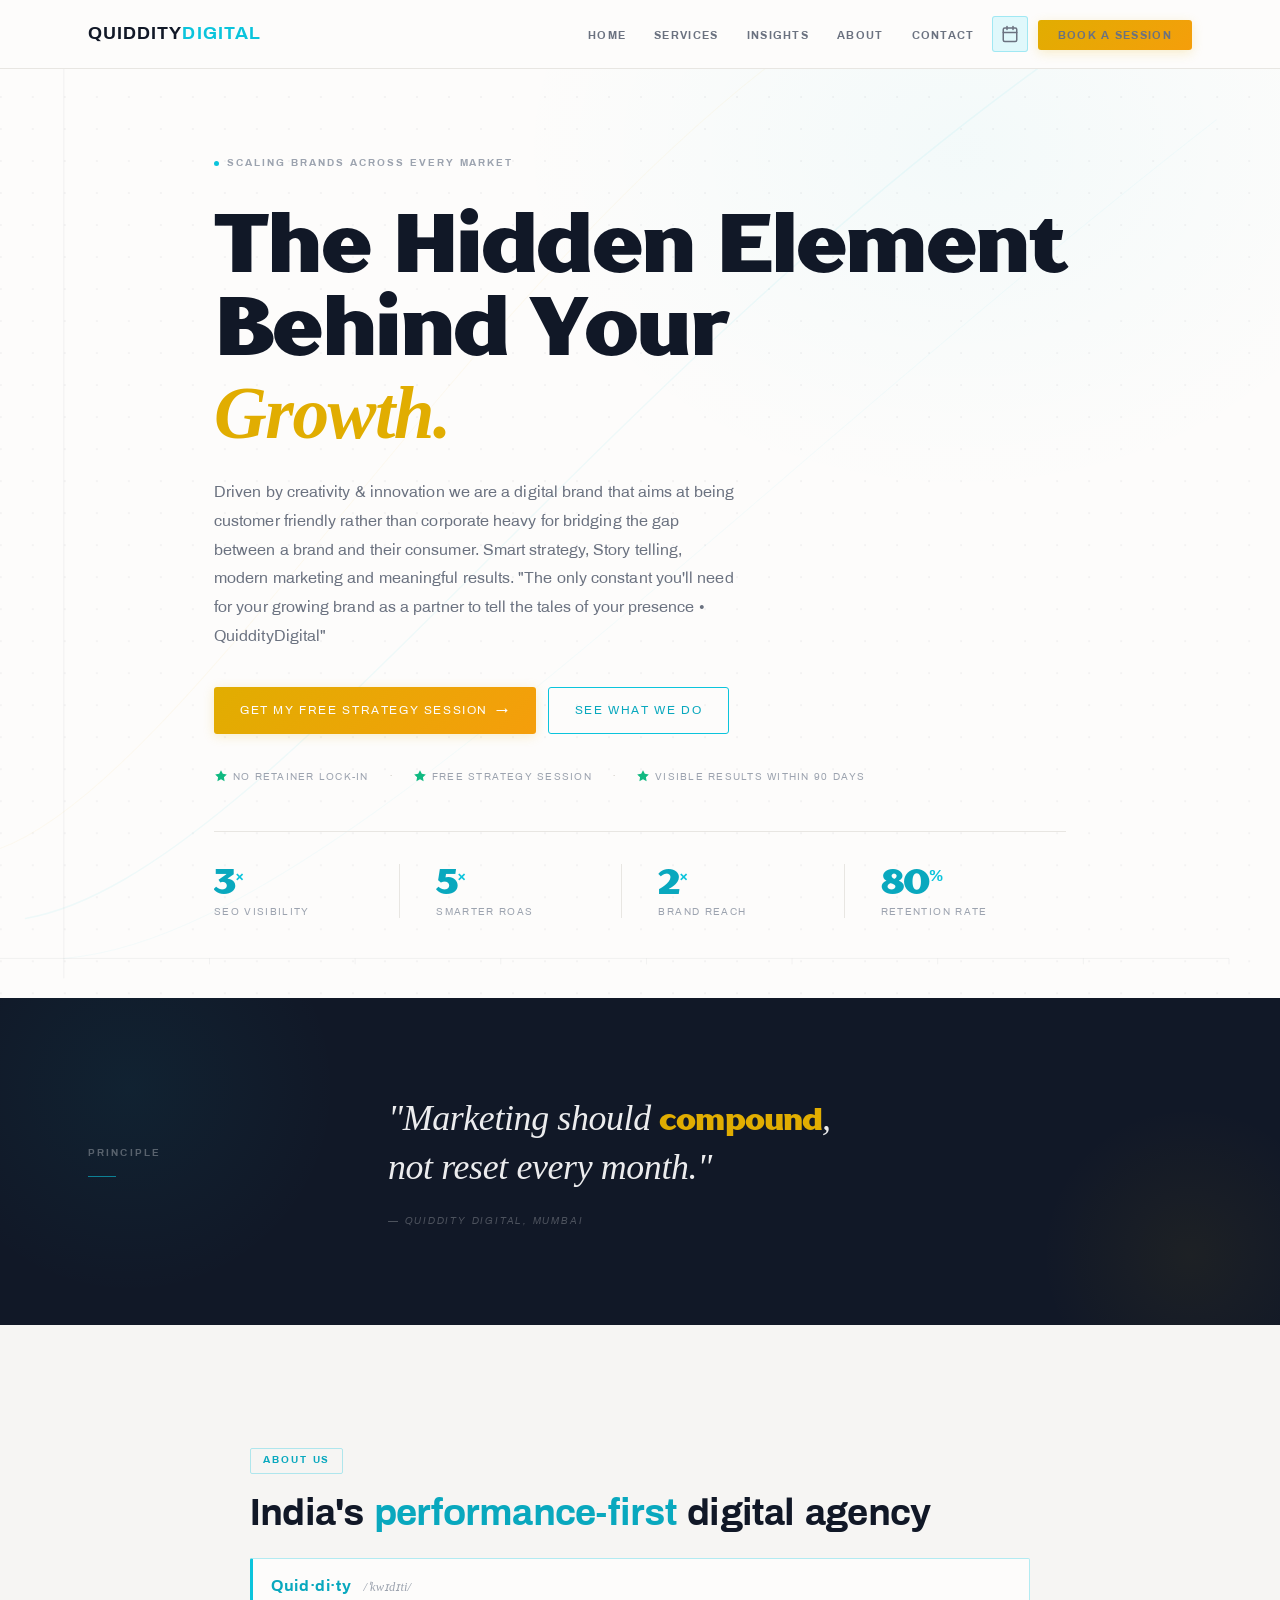
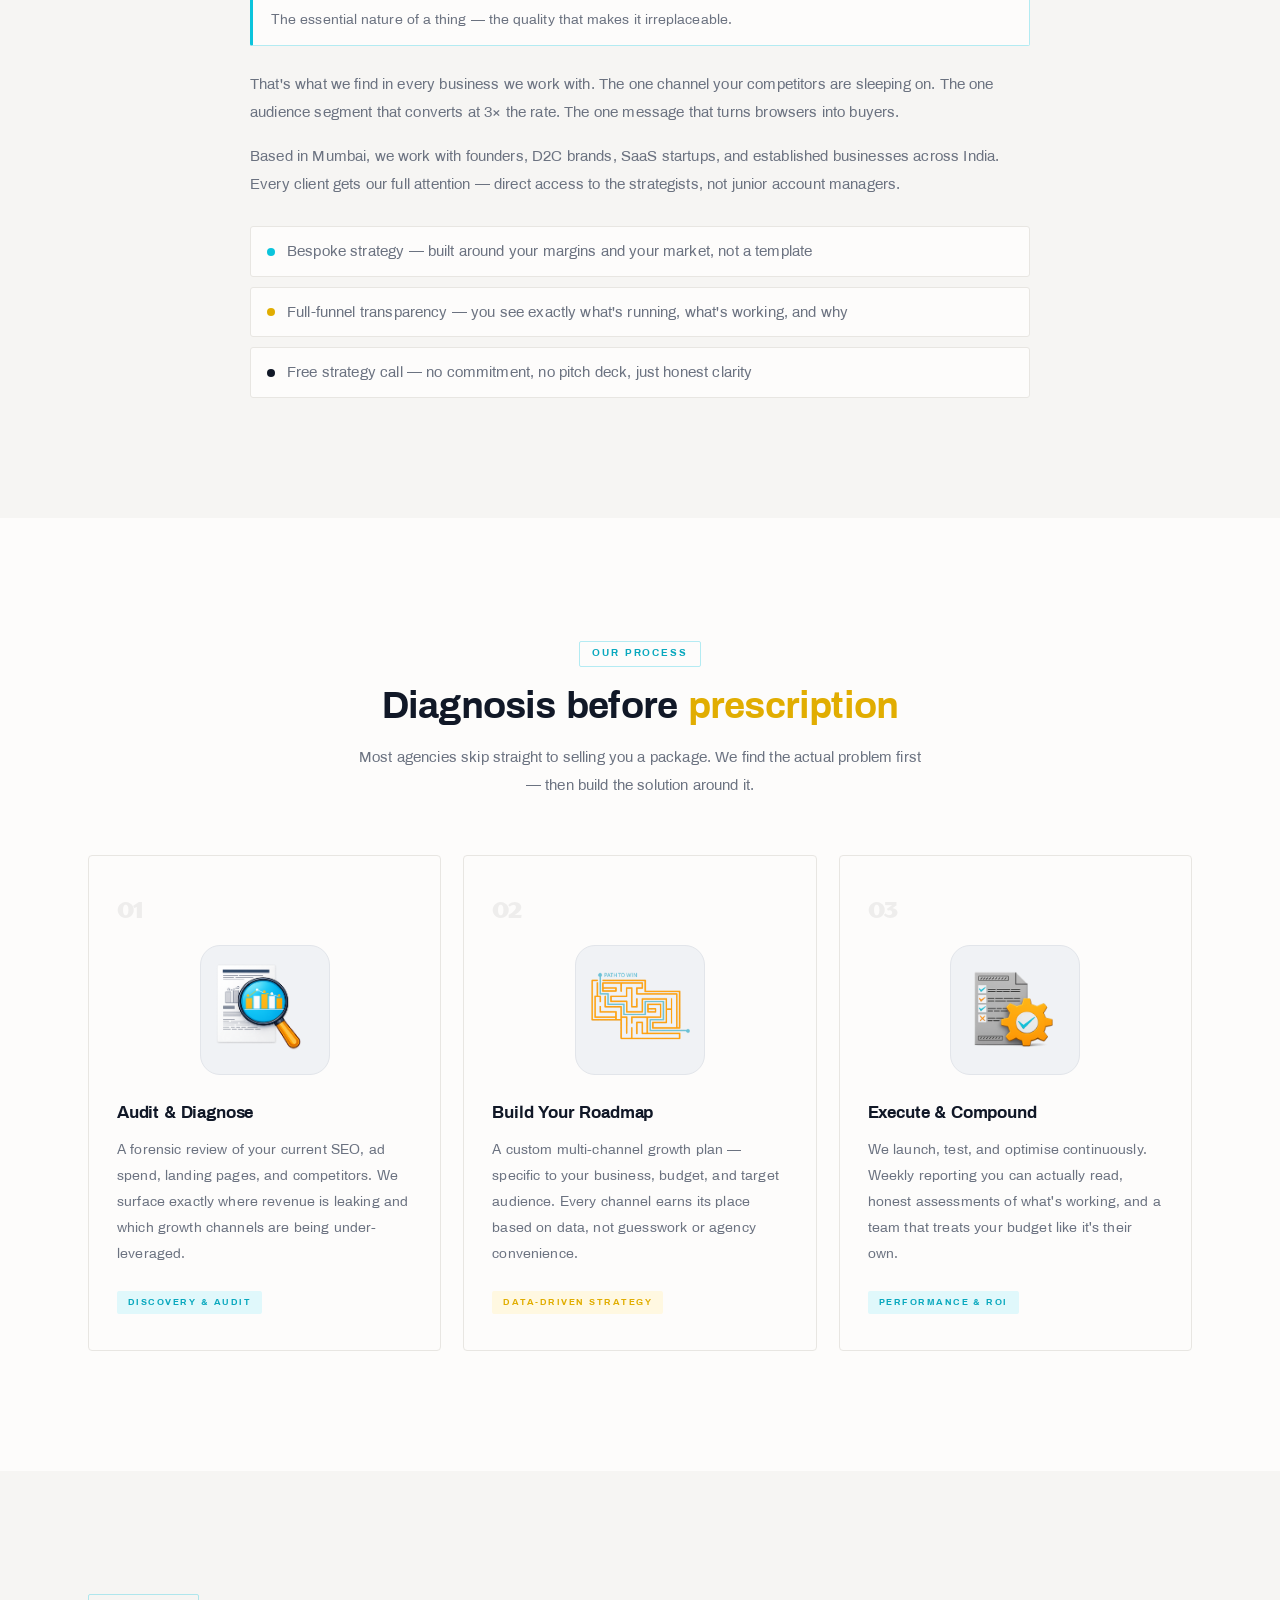
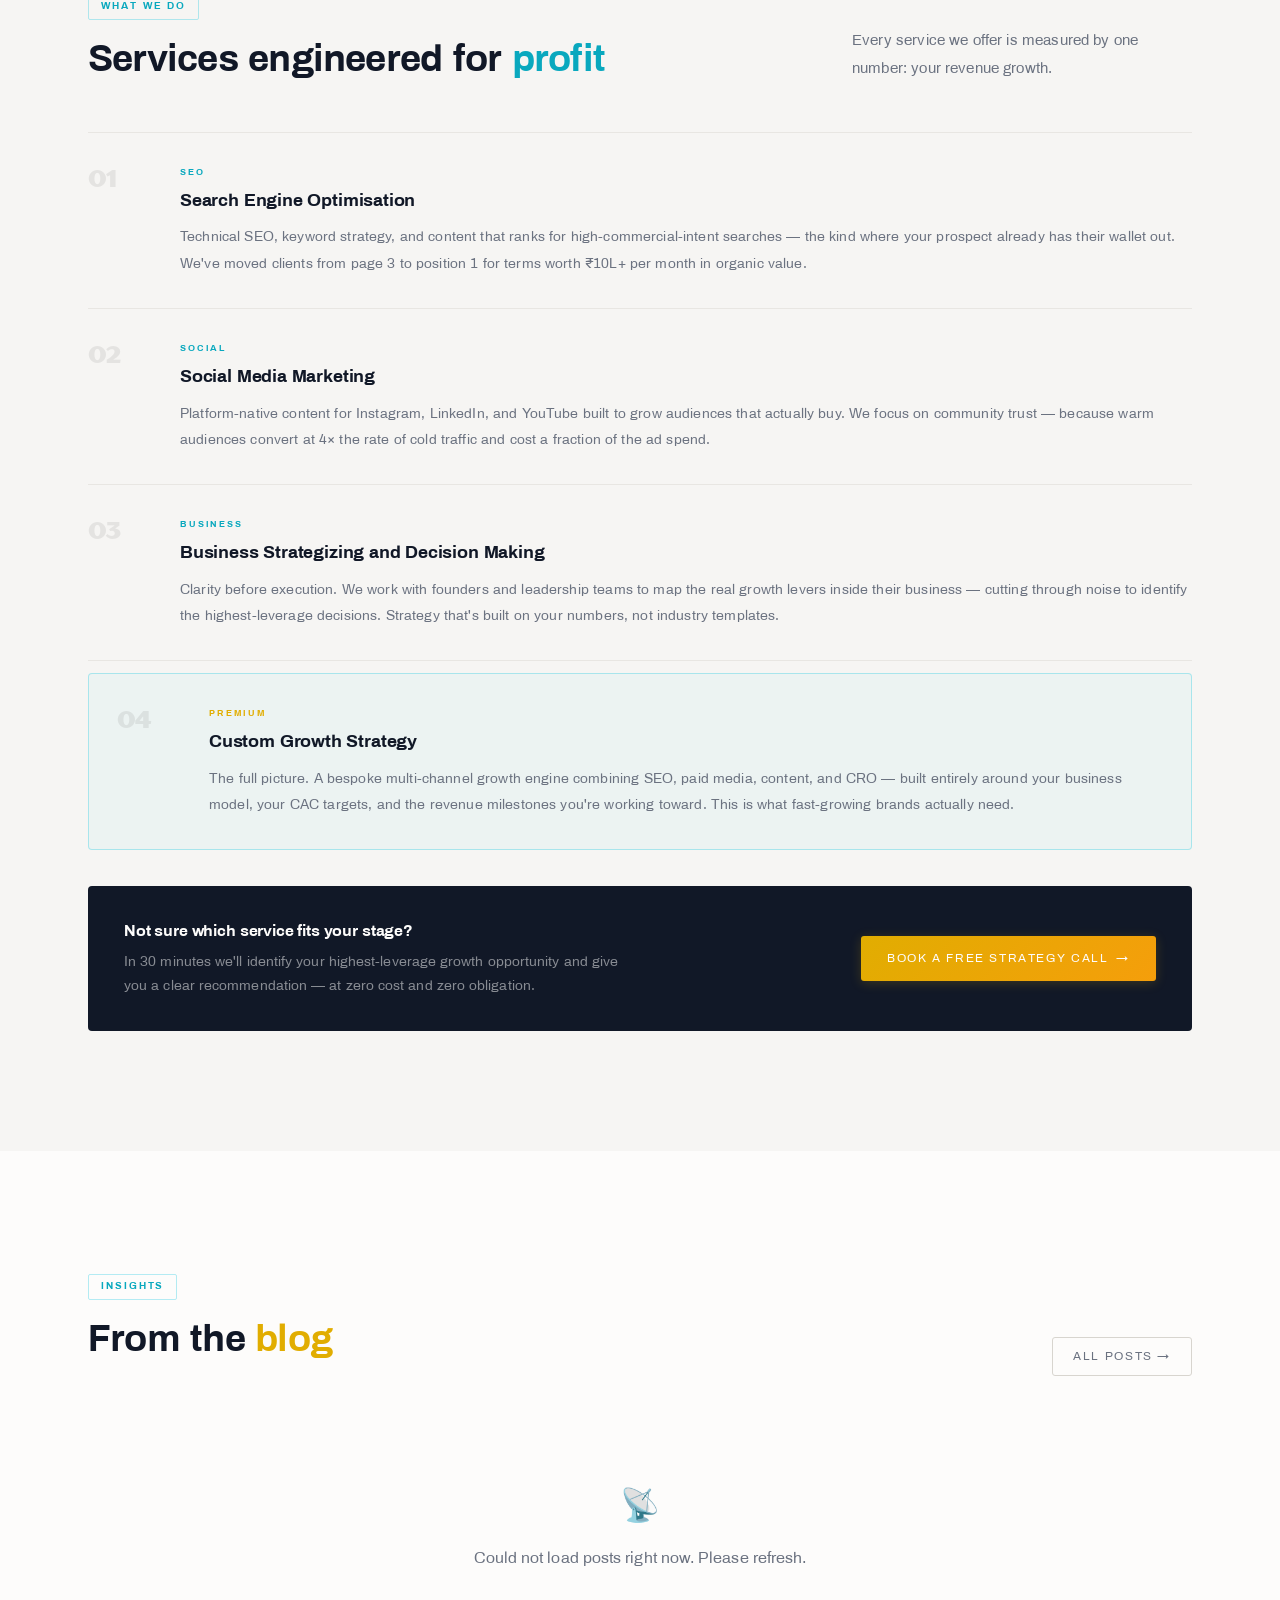
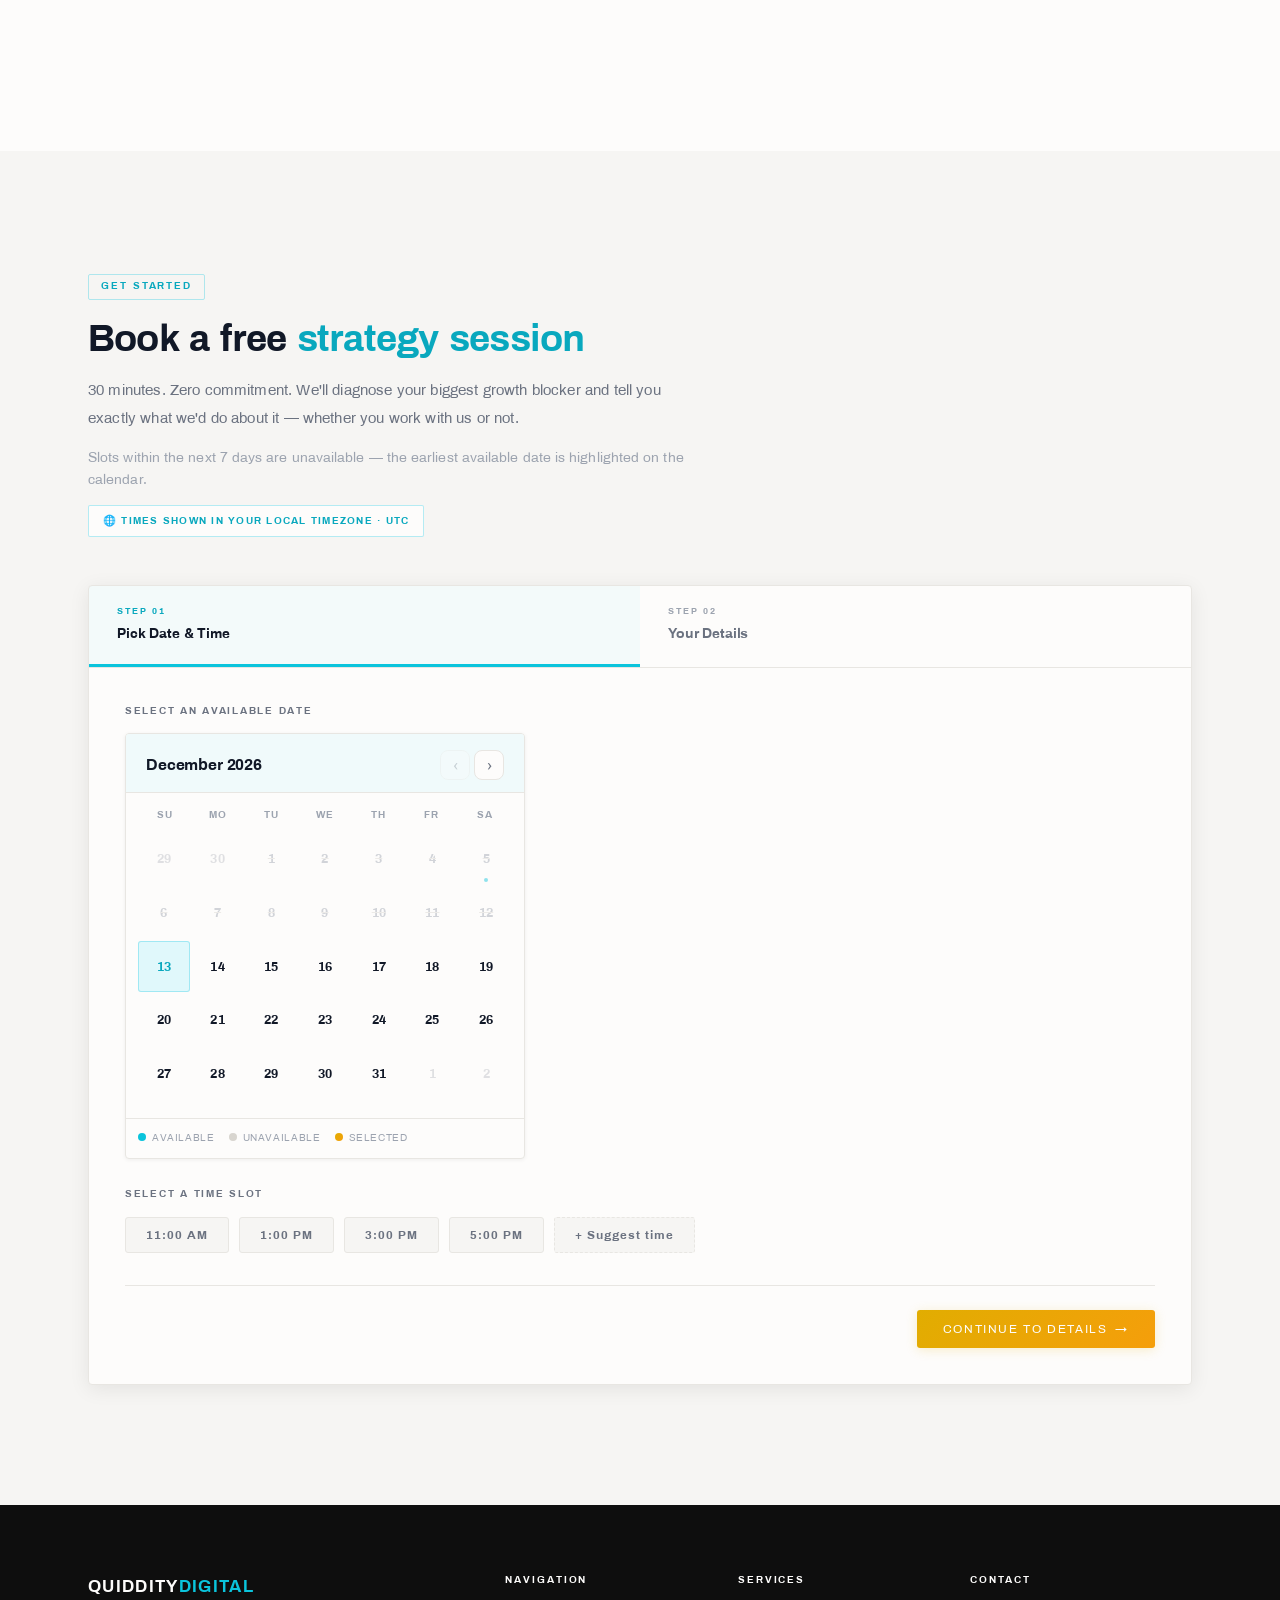
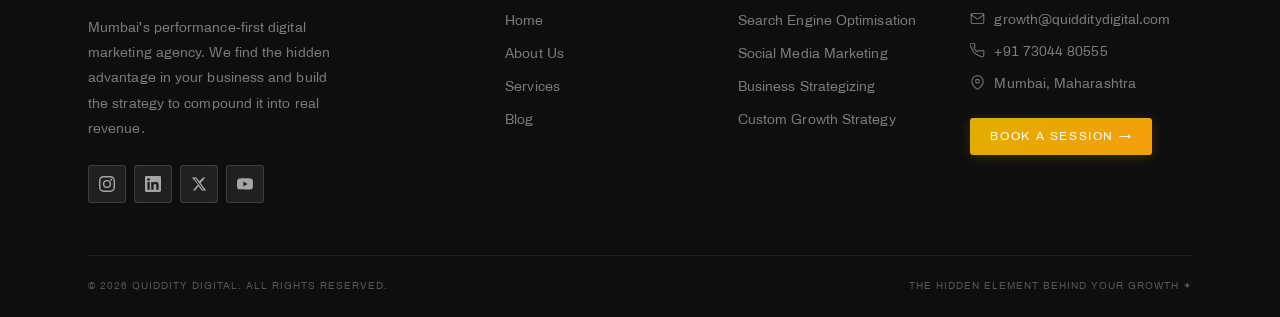
==== commit debbaa3d: "Add files via upload" ====
--- a/index.html
+++ b/index.html
@@ -26,70 +26,26 @@
   <link rel="preconnect" href="https://fonts.googleapis.com"/>
   <link rel="preconnect" href="https://fonts.gstatic.com" crossorigin/>
   <link rel="stylesheet" href="styles.css"/>
-  <link rel="stylesheet" href="hero-redesign.css"/>
+  <link rel="stylesheet" href="premium.css"/>
+  <!-- Preload custom fonts for LCP performance -->
+  <link rel="preload" href="public/fonts/TT%20Drugs%20Trial%20Black.otf" as="font" type="font/otf" crossorigin/>
+  <link rel="preload" href="public/fonts/ArchiveBold.ttf" as="font" type="font/ttf" crossorigin/>
   <style>
-    /* ── Fix hero eyebrow: remove pill background, plain label style ── */
-    .hero-eyebrow {
-      background: none !important;
-      border: none !important;
-      padding: 0 !important;
-      border-radius: 0 !important;
-      font-size: .75rem;
-      font-weight: 700;
-      letter-spacing: .1em;
-      text-transform: uppercase;
-      color: var(--tx-lt, #6b7280);
-      display: flex;
-      align-items: center;
-      gap: 8px;
-      margin-bottom: 16px;
+    /* ── About section full-width layout (kept from original) ── */
+    .about-copy-full { max-width: 780px; margin: 0 auto }
+    .about-copy-full .section-h2 { margin-bottom: 24px }
+    .about-copy-full .about-quiddity-badge { margin-bottom: 24px }
+    .about-copy-full .body-p { margin-bottom: 16px }
+    .about-stats-row {
+      display: flex; gap: 40px; flex-wrap: wrap;
+      margin: 36px 0 32px; padding: 28px 32px;
+      background: var(--surface, #f8fafc);
+      border-radius: 4px;
     }
-
-    /* ── New about section: full-width copy layout ── */
-    .about-copy-full {
-      max-width: 780px;
-      margin: 0 auto;
-    }
-    .about-copy-full .section-h2 {
-      margin-bottom: 24px;
-    }
-    .about-copy-full .about-quiddity-badge {
-      margin-bottom: 24px;
-    }
-    .about-copy-full .body-p {
-      margin-bottom: 16px;
-    }
-    .about-stats-row {
-      display: flex;
-      gap: 40px;
-      flex-wrap: wrap;
-      margin: 36px 0 32px;
-      padding: 28px 32px;
-      background: var(--surface, #f8fafc);
-      border-radius: 16px;
-    }
-    .about-stat {
-      flex: 1;
-      min-width: 100px;
-    }
-    .as-n {
-      font-size: 2rem;
-      font-weight: 800;
-      color: var(--blue, #0BC4DC);
-      line-height: 1;
-      margin-bottom: 4px;
-    }
-    .as-l {
-      font-size: .78rem;
-      text-transform: uppercase;
-      letter-spacing: .06em;
-      color: var(--tx-lt, #6b7280);
-      font-weight: 600;
-    }
-    @media (max-width: 600px) {
-      .about-stats-row { gap: 24px; padding: 20px; }
-      .as-n { font-size: 1.6rem; }
-    }
+    .about-stat { flex: 1; min-width: 100px }
+    .as-n { font-size: 2rem; font-weight: 800; color: var(--blue, #0BC4DC); line-height: 1; margin-bottom: 4px }
+    .as-l { font-size: .78rem; text-transform: uppercase; letter-spacing: .06em; color: var(--tx-lt, #6b7280); font-weight: 600 }
+    @media (max-width: 600px) { .about-stats-row { gap: 24px; padding: 20px } .as-n { font-size: 1.6rem } }
   </style>
   <!-- LocalBusiness JSON-LD structured data -->
   <script type="application/ld+json">
@@ -190,67 +146,46 @@
 
 
 <!-- ══════════════════════════════════════════
-     HERO  #home  — Deep Ocean Editorial
+     HERO  #home
      ══════════════════════════════════════════ -->
 <section id="home">
 
-  <!-- Atmospheric layers (visual only, aria-hidden) -->
-  <div class="hero-ocean-canvas" aria-hidden="true">
-    <div class="bio-orb bio-orb--a"></div>
-    <div class="bio-orb bio-orb--b"></div>
-    <div class="bio-orb bio-orb--c"></div>
-  </div>
-  <div class="hero-particles" id="heroParticles" aria-hidden="true"></div>
+  <!-- Atmospheric grid background — drawn by JS, zero network cost -->
+  <div class="hero-canvas" id="heroCanvas" aria-hidden="true"></div>
 
   <div class="container">
     <div class="hero-inner">
-      <div class="hero-copy hero-editorial">
-
-        <!-- Discipline strip (replaces eyebrow pill) -->
+
+      <!-- LEFT: Copy -->
+      <div class="hero-copy">
         <div class="hero-eyebrow">
-          <div class="discipline-strip">
-            <span class="discipline-item active">SEO</span>
-            <span class="discipline-sep"></span>
-            <span class="discipline-item">Paid Media</span>
-            <span class="discipline-sep"></span>
-            <span class="discipline-item">Content Strategy</span>
-            <span class="discipline-sep"></span>
-            <span class="discipline-item">Retention Systems</span>
-            <span class="discipline-sep"></span>
-            <span class="discipline-item">Analytics</span>
-          </div>
-        </div>
-
-        <!-- Headline — original text, new typographic treatment -->
+          <span class="eyebrow-dot"></span>
+          Scaling Brands Across Every Market
+        </div>
+
         <h1 class="hero-h1">
-          <span class="h1-line">The <em>Hidden</em> Element</span>
-          <span class="h1-line">Behind Your</span>
-          <span class="h1-line h1-gold">Growth.</span>
+          The Hidden Element<br>
+          Behind Your<br>
+          <span class="c-cta">Growth.</span>
         </h1>
 
-        <span class="hero-rule"></span>
-
-        <!-- Original subtext preserved verbatim -->
         <p class="hero-sub">
           Driven by creativity &amp; innovation we are a digital brand that aims at being customer friendly rather than corporate heavy for bridging the gap between a brand and their consumer. Smart strategy, Story telling, modern marketing and meaningful results. "The only constant you'll need for your growing brand as a partner to tell the tales of your presence • QuiddityDigital"
         </p>
 
-        <!-- Original CTAs preserved -->
         <div class="hero-actions">
-          <a href="#booking" class="btn-ocean-primary">Get My Free Strategy Session <span class="btn-arr">→</span></a>
-          <a href="#services" class="btn-ocean-ghost">See What We Do</a>
-        </div>
-
-        <!-- Original trust bar text preserved, star icons removed for editorial cleanliness -->
+          <a href="#booking" class="btn btn-cta">Get My Free Strategy Session <span class="btn-arr">→</span></a>
+          <a href="#services" class="btn btn-outline">See What We Do</a>
+        </div>
+
         <div class="hero-trust-bar">
-          <span class="trust-item">No retainer lock-in</span>
-          <span class="trust-sep">&nbsp;</span>
-          <span class="trust-item">Free strategy session</span>
-          <span class="trust-sep">&nbsp;</span>
-          <span class="trust-item">Visible results within 90 days</span>
-        </div>
-
-        <!-- Stats row — preserved but styled for dark theme -->
+          <span class="trust-item"><svg width="14" height="14" viewBox="0 0 24 24" fill="var(--green)" stroke="none"><path d="M12 2l3.09 6.26L22 9.27l-5 4.87 1.18 6.88L12 17.77l-6.18 3.25L7 14.14 2 9.27l6.91-1.01L12 2z"/></svg> No retainer lock-in</span>
+          <span class="trust-sep">·</span>
+          <span class="trust-item"><svg width="14" height="14" viewBox="0 0 24 24" fill="var(--green)" stroke="none"><path d="M12 2l3.09 6.26L22 9.27l-5 4.87 1.18 6.88L12 17.77l-6.18 3.25L7 14.14 2 9.27l6.91-1.01L12 2z"/></svg> Free strategy session</span>
+          <span class="trust-sep">·</span>
+          <span class="trust-item"><svg width="14" height="14" viewBox="0 0 24 24" fill="var(--green)" stroke="none"><path d="M12 2l3.09 6.26L22 9.27l-5 4.87 1.18 6.88L12 17.77l-6.18 3.25L7 14.14 2 9.27l6.91-1.01L12 2z"/></svg> Visible results within 90 days</span>
+        </div>
+
         <div class="hero-stats">
           <div class="hstat">
             <span class="hstat-n">3<sup>×</sup></span>
@@ -269,22 +204,21 @@
             <span class="hstat-l">Retention Rate</span>
           </div>
         </div>
-
-      </div>
-      <!-- Hero image column intentionally removed for asymmetric editorial layout -->
+      </div>
+
     </div>
   </div>
 </section>
 
 
 <!-- ══════════════════════════════════════════
-     PHILOSOPHY BAND (new — between hero & about)
+     PHILOSOPHY BAND
      ══════════════════════════════════════════ -->
 <div class="philosophy-band reveal">
   <div class="philosophy-inner">
     <div>
-      <p class="philosophy-label">Our Manifesto</p>
-      <div class="philosophy-marker"></div>
+      <p class="philosophy-label">Principle</p>
+      <div class="philosophy-accent"></div>
     </div>
     <blockquote>
       <p class="philosophy-quote">
@@ -706,38 +640,162 @@
 <script src="notion.js"></script>
 <script src="script.js" defer></script>
 
-<!-- ── HERO OCEAN ATMOSPHERE ── -->
+<!-- ── PREMIUM ATMOSPHERE SCRIPT ── -->
 <script>
-(function(){
-  /* Floating bioluminescent particles */
-  var container = document.getElementById('heroParticles');
-  if(container){
-    for(var i=0;i<28;i++){
-      var el=document.createElement('div');
-      el.className='particle';
-      var size=(Math.random()*2+1).toFixed(1);
-      el.style.cssText=[
-        'width:'+size+'px',
-        'height:'+size+'px',
-        'left:'+(Math.random()*100).toFixed(1)+'%',
-        'bottom:'+(Math.random()*45).toFixed(1)+'%',
-        'animation-duration:'+(Math.random()*14+10).toFixed(1)+'s',
-        'animation-delay:-'+(Math.random()*18).toFixed(1)+'s'
-      ].join(';');
-      container.appendChild(el);
+(function () {
+  'use strict';
+
+  /* ─────────────────────────────────────────────
+     HERO CANVAS — architectural grid background
+     Pure SVG, no images, no network requests.
+     Strategy: blueprint / planning grid feel,
+     extremely low opacity, discovered not obvious.
+  ───────────────────────────────────────────── */
+  function buildHeroCanvas() {
+    var wrap = document.getElementById('heroCanvas');
+    if (!wrap) return;
+
+    var W = wrap.offsetWidth  || window.innerWidth;
+    var H = wrap.offsetHeight || window.innerHeight;
+
+    var ns = 'http://www.w3.org/2000/svg';
+    var svg = document.createElementNS(ns, 'svg');
+    svg.setAttribute('viewBox', '0 0 ' + W + ' ' + H);
+    svg.setAttribute('preserveAspectRatio', 'xMidYMid slice');
+    svg.style.cssText = 'position:absolute;inset:0;width:100%;height:100%;pointer-events:none;';
+
+    /* colour tokens — match the CSS vars */
+    var BLUE   = '#0BC4DC';
+    var GOLD   = '#E1AD01';
+    var DARK   = '#111827';
+
+    /* ── 1. Fine dot grid (very faint) ── */
+    var dotPattern = document.createElementNS(ns, 'pattern');
+    dotPattern.setAttribute('id', 'qDots');
+    dotPattern.setAttribute('width', '32');
+    dotPattern.setAttribute('height', '32');
+    dotPattern.setAttribute('patternUnits', 'userSpaceOnUse');
+    var dot = document.createElementNS(ns, 'circle');
+    dot.setAttribute('cx', '1'); dot.setAttribute('cy', '1');
+    dot.setAttribute('r', '0.8'); dot.setAttribute('fill', DARK);
+    dot.setAttribute('opacity', '0.09');
+    dotPattern.appendChild(dot);
+    var defs = document.createElementNS(ns, 'defs');
+    defs.appendChild(dotPattern);
+    svg.appendChild(defs);
+
+    var dotBg = document.createElementNS(ns, 'rect');
+    dotBg.setAttribute('width', '100%'); dotBg.setAttribute('height', '100%');
+    dotBg.setAttribute('fill', 'url(#qDots)');
+    svg.appendChild(dotBg);
+
+    /* ── 2. Growth curve lines — three asymptotic curves ── */
+    var curves = [
+      { sx: W * 0.02, sy: H * 0.92, cp1x: W * 0.2,  cp1y: H * 0.88, cp2x: W * 0.45, cp2y: H * 0.4,  ex: W * 0.82, ey: H * 0.06, color: BLUE,  op: 0.06, w: 1.5 },
+      { sx: W * 0.05, sy: H * 0.96, cp1x: W * 0.25, cp1y: H * 0.94, cp2x: W * 0.55, cp2y: H * 0.52, ex: W * 0.95, ey: H * 0.12, color: BLUE,  op: 0.04, w: 1   },
+      { sx: W * 0.0,  sy: H * 0.85, cp1x: W * 0.15, cp1y: H * 0.78, cp2x: W * 0.38, cp2y: H * 0.25, ex: W * 0.65, ey: H * 0.02, color: GOLD,  op: 0.05, w: 1   }
+    ];
+
+    curves.forEach(function (c) {
+      var path = document.createElementNS(ns, 'path');
+      var d = 'M ' + c.sx + ' ' + c.sy
+            + ' C ' + c.cp1x + ' ' + c.cp1y
+            + ', '  + c.cp2x + ' ' + c.cp2y
+            + ', '  + c.ex   + ' ' + c.ey;
+      path.setAttribute('d', d);
+      path.setAttribute('fill', 'none');
+      path.setAttribute('stroke', c.color);
+      path.setAttribute('stroke-width', c.w);
+      path.setAttribute('opacity', c.op);
+      path.setAttribute('stroke-linecap', 'round');
+      svg.appendChild(path);
+    });
+
+    /* ── 3. Sparse strategic axis lines ── */
+    var axisLines = [
+      { x1: W * 0.0,  y1: H * 0.96, x2: W * 0.96, y2: H * 0.96 }, /* baseline */
+      { x1: W * 0.05, y1: H * 0.0,  x2: W * 0.05, y2: H * 0.98 }  /* y-axis   */
+    ];
+    axisLines.forEach(function (l) {
+      var line = document.createElementNS(ns, 'line');
+      line.setAttribute('x1', l.x1); line.setAttribute('y1', l.y1);
+      line.setAttribute('x2', l.x2); line.setAttribute('y2', l.y2);
+      line.setAttribute('stroke', DARK);
+      line.setAttribute('stroke-width', '0.8');
+      line.setAttribute('opacity', '0.06');
+      svg.appendChild(line);
+    });
+
+    /* ── 4. Tick marks on baseline ── */
+    var ticks = 8;
+    for (var i = 1; i <= ticks; i++) {
+      var tx = W * 0.05 + (W * 0.91 / ticks) * i;
+      var tick = document.createElementNS(ns, 'line');
+      tick.setAttribute('x1', tx);   tick.setAttribute('y1', H * 0.96);
+      tick.setAttribute('x2', tx);   tick.setAttribute('y2', H * 0.96 + 6);
+      tick.setAttribute('stroke', DARK);
+      tick.setAttribute('stroke-width', '0.8');
+      tick.setAttribute('opacity', '0.06');
+      svg.appendChild(tick);
     }
+
+    /* ── 5. Single soft radial glow top-right ── */
+    var radialDef = document.createElementNS(ns, 'radialGradient');
+    radialDef.setAttribute('id', 'qGlow');
+    radialDef.setAttribute('cx', '75%'); radialDef.setAttribute('cy', '15%');
+    radialDef.setAttribute('r', '35%');
+    radialDef.setAttribute('gradientUnits', 'objectBoundingBox');
+    var s1 = document.createElementNS(ns, 'stop');
+    s1.setAttribute('offset', '0%');   s1.setAttribute('stop-color', BLUE);  s1.setAttribute('stop-opacity', '0.04');
+    var s2 = document.createElementNS(ns, 'stop');
+    s2.setAttribute('offset', '100%'); s2.setAttribute('stop-color', BLUE);  s2.setAttribute('stop-opacity', '0');
+    radialDef.appendChild(s1); radialDef.appendChild(s2);
+    defs.appendChild(radialDef);
+
+    var glow = document.createElementNS(ns, 'rect');
+    glow.setAttribute('width', '100%'); glow.setAttribute('height', '100%');
+    glow.setAttribute('fill', 'url(#qGlow)');
+    svg.appendChild(glow);
+
+    wrap.appendChild(svg);
   }
 
-  /* Discipline strip: softly cycle the active label */
-  var items=document.querySelectorAll('.discipline-item');
-  if(items.length){
-    var cur=0;
-    setInterval(function(){
-      items[cur].classList.remove('active');
-      cur=(cur+1)%items.length;
-      items[cur].classList.add('active');
-    },2400);
+  /* ─────────────────────────────────────────────
+     REVEAL OBSERVER — reuse existing .reveal
+     system from script.js but add philosophy-band
+  ───────────────────────────────────────────── */
+  function initReveal() {
+    var els = document.querySelectorAll('.reveal');
+    if (!('IntersectionObserver' in window)) {
+      els.forEach(function (el) { el.classList.add('in'); });
+      return;
+    }
+    var io = new IntersectionObserver(function (entries) {
+      entries.forEach(function (e) {
+        if (e.isIntersecting) {
+          e.target.classList.add('in');
+          io.unobserve(e.target);
+        }
+      });
+    }, { threshold: 0.1, rootMargin: '0px 0px -40px 0px' });
+    els.forEach(function (el) { io.observe(el); });
   }
+
+  document.addEventListener('DOMContentLoaded', function () {
+    buildHeroCanvas();
+    initReveal();
+  });
+
+  /* Rebuild canvas on resize (debounced) */
+  var resizeTimer;
+  window.addEventListener('resize', function () {
+    clearTimeout(resizeTimer);
+    resizeTimer = setTimeout(function () {
+      var wrap = document.getElementById('heroCanvas');
+      if (wrap) { wrap.innerHTML = ''; buildHeroCanvas(); }
+    }, 200);
+  });
+
 })();
 </script>
 </body>
--- a/premium.css
+++ b/premium.css
@@ -0,0 +1,853 @@
+/* ================================================================
+   QUIDDITY DIGITAL — premium.css
+   Elevation layer over styles.css. Never touches styles.css.
+   Fonts: TT Drugs Trial Black · Archive (Regular / Bold / Italic)
+   Strategy: strategic ↔ editorial ↔ consulting-firm feel
+   ================================================================ */
+
+/* ── CUSTOM FONT FACES ────────────────────────────────────────── */
+@font-face {
+  font-family: 'TT Drugs';
+  src: url('public/fonts/TT%20Drugs%20Trial%20Black.otf') format('opentype');
+  font-weight: 900;
+  font-style: normal;
+  font-display: swap;
+}
+@font-face {
+  font-family: 'Archive';
+  src: url('public/fonts/Archive.ttf') format('truetype');
+  font-weight: 400;
+  font-style: normal;
+  font-display: swap;
+}
+@font-face {
+  font-family: 'Archive';
+  src: url('public/fonts/ArchiveBold.ttf') format('truetype');
+  font-weight: 700;
+  font-style: normal;
+  font-display: swap;
+}
+@font-face {
+  font-family: 'Archive';
+  src: url('public/fonts/ArchiveItalic.ttf') format('truetype');
+  font-weight: 400;
+  font-style: italic;
+  font-display: swap;
+}
+
+/* ── UPDATED TOKEN LAYER ──────────────────────────────────────── */
+:root {
+  --ff-display: 'TT Drugs', sans-serif;
+  --ff-h:       'Archive', sans-serif;        /* overrides Josefin Sans */
+  --ff-b:       'Archive', sans-serif;        /* overrides Inter */
+  --ff-editorial: Georgia, 'Times New Roman', serif;
+
+  /* Refined spacing scale */
+  --section-pad: 120px;
+  --section-pad-sm: 80px;
+
+  /* Slightly warmer off-white surface */
+  --white: #FDFCFB;
+  --bg:    #F6F5F3;
+
+  /* Softer border */
+  --border:   #E8E6E2;
+  --border-d: #D8D5CF;
+
+  /* Ease */
+  --ease-premium: cubic-bezier(0.16, 1, 0.3, 1);
+}
+
+/* ── BASE BODY REFINEMENTS ───────────────────────────────────── */
+body {
+  font-family: var(--ff-b);
+  background: var(--white);
+  letter-spacing: .005em;
+}
+
+/* ── NAVBAR ──────────────────────────────────────────────────── */
+#navbar {
+  background: rgba(253, 252, 251, 0.96) !important;
+  box-shadow: 0 1px 0 var(--border) !important;
+}
+.nav-logo {
+  font-family: var(--ff-h) !important;
+  font-weight: 700 !important;
+  font-size: 1.1rem !important;
+  letter-spacing: .06em !important;
+  text-transform: uppercase !important;
+}
+.nav-logo em {
+  font-style: normal !important;
+  color: var(--blue) !important;
+}
+.nav-links a {
+  font-family: var(--ff-h) !important;
+  font-size: .68rem !important;
+  font-weight: 700 !important;
+  letter-spacing: .12em !important;
+  text-transform: uppercase !important;
+  color: var(--tx-sub) !important;
+  transition: color .2s, background .2s !important;
+}
+.nav-links a:hover {
+  color: var(--tx) !important;
+  background: var(--bg) !important;
+}
+.nav-cta {
+  font-family: var(--ff-h) !important;
+  font-size: .68rem !important;
+  font-weight: 700 !important;
+  letter-spacing: .12em !important;
+  text-transform: uppercase !important;
+  border-radius: 3px !important;
+  padding: 9px 20px !important;
+}
+.nav-cal-icon {
+  border-radius: 3px !important;
+}
+
+/* ── SECTION SHARED ──────────────────────────────────────────── */
+.section-tag {
+  font-family: var(--ff-h) !important;
+  font-size: .6rem !important;
+  font-weight: 700 !important;
+  letter-spacing: .2em !important;
+  border-radius: 2px !important;
+  background: transparent !important;
+  border: 1px solid var(--blue-border) !important;
+  color: var(--blue-d) !important;
+  padding: 4px 12px !important;
+}
+.section-tag::before {
+  display: none !important;
+}
+
+.section-h2 {
+  font-family: var(--ff-h) !important;
+  font-weight: 700 !important;
+  font-size: clamp(1.85rem, 3vw, 2.6rem) !important;
+  line-height: 1.15 !important;
+  letter-spacing: -.02em !important;
+}
+
+.body-p {
+  font-family: var(--ff-b) !important;
+  font-size: .95rem !important;
+  line-height: 1.85 !important;
+  letter-spacing: .01em !important;
+}
+
+/* Buttons */
+.btn {
+  font-family: var(--ff-h) !important;
+  font-size: .72rem !important;
+  font-weight: 400 !important;
+  letter-spacing: .14em !important;
+  text-transform: uppercase !important;
+  border-radius: 3px !important;
+}
+.btn-cta {
+  box-shadow: 0 2px 12px rgba(225, 173, 1, .2) !important;
+}
+.btn-cta:hover {
+  box-shadow: 0 4px 22px rgba(225, 173, 1, .35) !important;
+}
+.btn-outline {
+  border-width: 1.5px !important;
+  border-radius: 3px !important;
+}
+.btn-ghost {
+  border-radius: 3px !important;
+}
+
+/* ── HERO ────────────────────────────────────────────────────── */
+#home {
+  background: var(--white) !important;
+  min-height: 100vh !important;
+  padding-top: 68px !important;
+}
+
+/* Remove the generic blobs */
+#home::before,
+#home::after { display: none !important }
+
+/* SVG grid canvas injected by JS — atmospheric background */
+.hero-canvas {
+  position: absolute;
+  inset: 0;
+  pointer-events: none;
+  z-index: 0;
+  overflow: hidden;
+  opacity: 1;
+}
+.hero-canvas svg {
+  position: absolute;
+  inset: 0;
+  width: 100%;
+  height: 100%;
+}
+
+/* Ensure copy sits above canvas */
+.hero-inner { position: relative; z-index: 1 }
+
+/* Hero layout — full-width editorial, no image */
+.hero-inner {
+  grid-template-columns: 1fr !important;
+  gap: 0 !important;
+  padding: 80px 0 80px !important;
+  max-width: 860px !important;
+}
+
+/* Hide placeholder image column */
+.hero-img-col { display: none !important }
+
+/* Eyebrow */
+.hero-eyebrow {
+  background: none !important;
+  border: none !important;
+  border-radius: 0 !important;
+  padding: 0 !important;
+  margin-bottom: 28px !important;
+  font-family: var(--ff-h) !important;
+  font-size: .62rem !important;
+  font-weight: 700 !important;
+  letter-spacing: .2em !important;
+  text-transform: uppercase !important;
+  color: var(--tx-lt) !important;
+  opacity: 0;
+  animation: q-fade-up .6s var(--ease-premium) .05s forwards;
+}
+.eyebrow-dot {
+  width: 5px !important;
+  height: 5px !important;
+  background: var(--blue) !important;
+  border-radius: 50% !important;
+  animation: blink 2.5s infinite !important;
+}
+
+/* H1 — TT Drugs Black */
+.hero-h1 {
+  font-family: var(--ff-display) !important;
+  font-weight: 900 !important;
+  font-size: clamp(3.4rem, 6.5vw, 6rem) !important;
+  line-height: 1.0 !important;
+  letter-spacing: -.03em !important;
+  color: var(--tx) !important;
+  margin-bottom: 28px !important;
+  opacity: 0;
+  animation: q-fade-up .85s var(--ease-premium) .18s forwards;
+}
+.hero-h1 .c-cta {
+  color: var(--cta-from) !important;
+  font-style: italic !important;
+  font-family: var(--ff-editorial) !important;
+  font-size: .88em !important;
+  letter-spacing: -.02em !important;
+}
+
+/* Sub */
+.hero-sub {
+  font-family: var(--ff-b) !important;
+  font-size: .97rem !important;
+  font-weight: 400 !important;
+  line-height: 1.85 !important;
+  color: var(--tx-sub) !important;
+  max-width: 520px !important;
+  margin-bottom: 36px !important;
+  opacity: 0;
+  animation: q-fade-up .7s var(--ease-premium) .35s forwards;
+}
+
+/* Actions */
+.hero-actions {
+  margin-bottom: 32px !important;
+  opacity: 0;
+  animation: q-fade-up .7s var(--ease-premium) .5s forwards;
+}
+
+/* Trust bar */
+.hero-trust-bar {
+  margin-bottom: 44px !important;
+  opacity: 0;
+  animation: q-fade-up .6s var(--ease-premium) .62s forwards;
+}
+.trust-item {
+  font-family: var(--ff-h) !important;
+  font-size: .65rem !important;
+  font-weight: 400 !important;
+  letter-spacing: .12em !important;
+  text-transform: uppercase !important;
+  color: var(--tx-lt) !important;
+}
+.trust-sep {
+  color: var(--border-d) !important;
+  margin: 0 4px !important;
+}
+
+/* Stats row */
+.hero-stats {
+  border-top: 1px solid var(--border) !important;
+  padding-top: 32px !important;
+  gap: 0 !important;
+  opacity: 0;
+  animation: q-fade-up .6s var(--ease-premium) .72s forwards;
+}
+.hstat {
+  background: transparent !important;
+  border: none !important;
+  border-right: 1px solid var(--border) !important;
+  border-radius: 0 !important;
+  padding: 0 36px 0 0 !important;
+  margin-right: 36px !important;
+  box-shadow: none !important;
+  transition: none !important;
+}
+.hstat:last-child {
+  border-right: none !important;
+  margin-right: 0 !important;
+}
+.hstat::before { display: none !important }
+.hstat:hover { transform: none !important; box-shadow: none !important }
+.hstat-n {
+  font-family: var(--ff-display) !important;
+  font-weight: 900 !important;
+  font-size: 2.2rem !important;
+  letter-spacing: -.04em !important;
+  background: none !important;
+  -webkit-text-fill-color: unset !important;
+  color: var(--blue-d) !important;
+  line-height: 1 !important;
+}
+.hstat-n sup {
+  font-family: var(--ff-h) !important;
+  font-size: .45em !important;
+  font-weight: 700 !important;
+  vertical-align: super !important;
+  color: var(--blue) !important;
+}
+.hstat-l {
+  font-family: var(--ff-h) !important;
+  font-size: .6rem !important;
+  font-weight: 400 !important;
+  letter-spacing: .14em !important;
+  text-transform: uppercase !important;
+  color: var(--tx-lt) !important;
+  margin-top: 7px !important;
+}
+
+/* ── HERO BACKGROUND GRID CANVAS ─────────────────────────────── */
+/* Drawn in JS as inline SVG — no external asset, no perf cost */
+
+/* ── PHILOSOPHY BAND ─────────────────────────────────────────── */
+/* Inserted between hero and about via JS */
+.philosophy-band {
+  padding: 96px 0;
+  background: var(--tx);
+  position: relative;
+  overflow: hidden;
+}
+.philosophy-band::before {
+  content: '';
+  position: absolute;
+  top: -120px; left: -80px;
+  width: 420px; height: 420px;
+  background: radial-gradient(circle, rgba(11,196,220,.06) 0%, transparent 70%);
+  border-radius: 50%;
+  pointer-events: none;
+}
+.philosophy-band::after {
+  content: '';
+  position: absolute;
+  bottom: -80px; right: -60px;
+  width: 300px; height: 300px;
+  background: radial-gradient(circle, rgba(225,173,1,.06) 0%, transparent 70%);
+  border-radius: 50%;
+  pointer-events: none;
+}
+.philosophy-inner {
+  max-width: 1160px;
+  margin: 0 auto;
+  padding: 0 28px;
+  display: grid;
+  grid-template-columns: 220px 1fr;
+  gap: 80px;
+  align-items: center;
+  position: relative;
+  z-index: 1;
+}
+.philosophy-label {
+  font-family: var(--ff-h);
+  font-size: .6rem;
+  font-weight: 700;
+  letter-spacing: .22em;
+  text-transform: uppercase;
+  color: rgba(255,255,255,.3);
+  margin-bottom: 14px;
+}
+.philosophy-accent {
+  width: 28px;
+  height: 1px;
+  background: var(--blue);
+  opacity: .6;
+}
+.philosophy-quote {
+  font-family: var(--ff-editorial);
+  font-style: italic;
+  font-size: clamp(1.7rem, 2.8vw, 2.6rem);
+  font-weight: 400;
+  line-height: 1.35;
+  letter-spacing: -.01em;
+  color: rgba(255,255,255,.92);
+}
+.philosophy-quote em {
+  font-style: normal;
+  color: var(--cta-from);
+  font-family: var(--ff-display);
+  font-size: .85em;
+  letter-spacing: -.03em;
+}
+.philosophy-attr {
+  display: block;
+  font-family: var(--ff-h);
+  font-size: .62rem;
+  font-weight: 400;
+  letter-spacing: .18em;
+  text-transform: uppercase;
+  color: rgba(255,255,255,.25);
+  margin-top: 22px;
+}
+
+/* ── ABOUT ───────────────────────────────────────────────────── */
+#about {
+  padding: var(--section-pad) 0 !important;
+  background: var(--bg) !important;
+}
+#about::before,
+#about::after { display: none !important }
+
+.about-quiddity-badge {
+  border-radius: 2px !important;
+  border-left-width: 3px !important;
+  background: var(--white) !important;
+}
+.aq-word {
+  font-family: var(--ff-h) !important;
+  font-weight: 700 !important;
+  letter-spacing: .04em !important;
+}
+.aq-phonetic {
+  font-family: var(--ff-editorial) !important;
+  font-style: italic !important;
+}
+.aq-def {
+  font-family: var(--ff-b) !important;
+  font-style: normal !important;
+  line-height: 1.7 !important;
+}
+
+.pillar {
+  border-radius: 3px !important;
+  font-family: var(--ff-b) !important;
+  font-size: .93rem !important;
+  letter-spacing: .01em !important;
+  transition: border-color .2s, background .2s !important;
+}
+.pillar:hover {
+  border-color: var(--blue-border) !important;
+  background: rgba(11,196,220,.03) !important;
+}
+
+/* About stats row */
+.about-stats-row {
+  border-radius: 4px !important;
+  border: 1px solid var(--border) !important;
+  background: var(--white) !important;
+}
+.as-n {
+  font-family: var(--ff-display) !important;
+  font-weight: 900 !important;
+  letter-spacing: -.04em !important;
+  font-size: 2.2rem !important;
+}
+.as-l {
+  font-family: var(--ff-h) !important;
+  font-weight: 400 !important;
+  font-size: .62rem !important;
+  letter-spacing: .14em !important;
+}
+
+/* ── HOW WE HELP ─────────────────────────────────────────────── */
+#help {
+  padding: var(--section-pad) 0 !important;
+  background: var(--white) !important;
+}
+#help::before { display: none !important }
+
+.hc {
+  border-radius: 4px !important;
+  border-color: var(--border) !important;
+  transition: transform .25s var(--ease-premium),
+              box-shadow .25s var(--ease-premium),
+              border-color .25s !important;
+}
+.hc::after {
+  background: linear-gradient(90deg, var(--blue), transparent) !important;
+  height: 2px !important;
+}
+.hc:hover {
+  transform: translateY(-5px) !important;
+  box-shadow: 0 12px 40px rgba(0,0,0,.08) !important;
+  border-color: var(--blue-border) !important;
+}
+.hc-n {
+  font-family: var(--ff-display) !important;
+  font-size: 1.4rem !important;
+  font-weight: 900 !important;
+  color: rgba(0,0,0,.06) !important;
+  letter-spacing: -.04em !important;
+  margin-bottom: 16px !important;
+}
+.hc h3 {
+  font-family: var(--ff-h) !important;
+  font-weight: 700 !important;
+  font-size: 1.05rem !important;
+  letter-spacing: -.01em !important;
+}
+.hc p {
+  font-family: var(--ff-b) !important;
+  font-size: .9rem !important;
+  line-height: 1.8 !important;
+  letter-spacing: .01em !important;
+}
+.hc-tag {
+  font-family: var(--ff-h) !important;
+  font-size: .58rem !important;
+  font-weight: 700 !important;
+  letter-spacing: .16em !important;
+  border-radius: 2px !important;
+}
+
+/* ── SERVICES ────────────────────────────────────────────────── */
+#services {
+  padding: var(--section-pad) 0 !important;
+  background: var(--bg) !important;
+}
+
+.svc-head {
+  border-bottom: 1px solid var(--border) !important;
+  border-bottom-width: 1px !important;
+  padding-bottom: 36px !important;
+}
+
+.svc-i {
+  font-family: var(--ff-display) !important;
+  font-size: 1.5rem !important;
+  font-weight: 900 !important;
+  color: rgba(0,0,0,.07) !important;
+  letter-spacing: -.04em !important;
+  padding-top: 2px !important;
+  line-height: 1 !important;
+}
+
+.svc-cat {
+  font-family: var(--ff-h) !important;
+  font-size: .58rem !important;
+  font-weight: 700 !important;
+  letter-spacing: .2em !important;
+}
+
+.svc-title {
+  font-family: var(--ff-h) !important;
+  font-weight: 700 !important;
+  font-size: 1.15rem !important;
+  letter-spacing: -.01em !important;
+  margin-bottom: 8px !important;
+}
+
+.svc-desc {
+  font-family: var(--ff-b) !important;
+  font-size: .9rem !important;
+  line-height: 1.82 !important;
+  letter-spacing: .01em !important;
+}
+
+.svc-row {
+  padding: 32px 0 !important;
+  grid-template-columns: 60px 1fr !important;
+  gap: 32px !important;
+  transition: background .2s !important;
+}
+.svc-row:hover {
+  background: rgba(11,196,220,.025) !important;
+  padding-left: 10px !important;
+  border-radius: 3px !important;
+}
+.svc-row--featured {
+  background: rgba(11,196,220,.04) !important;
+  border: 1px solid var(--blue-border) !important;
+  border-radius: 4px !important;
+  padding: 32px 28px !important;
+}
+.svc-row--featured:hover {
+  background: rgba(11,196,220,.07) !important;
+  padding-left: 28px !important;
+}
+
+.svc-cta-strip {
+  background: var(--tx) !important;
+  border: none !important;
+  border-radius: 4px !important;
+  padding: 32px 36px !important;
+}
+.svc-cta-q {
+  font-family: var(--ff-h) !important;
+  font-weight: 700 !important;
+  font-size: .97rem !important;
+  letter-spacing: -.01em !important;
+  color: var(--white) !important;
+}
+.svc-cta-sub {
+  font-family: var(--ff-b) !important;
+  color: rgba(255,255,255,.5) !important;
+  font-size: .88rem !important;
+  line-height: 1.75 !important;
+}
+
+/* ── BLOGS ───────────────────────────────────────────────────── */
+#blogs {
+  padding: var(--section-pad) 0 !important;
+  background: var(--white) !important;
+}
+.blog-card {
+  border-radius: 4px !important;
+  border-color: var(--border) !important;
+  transition: transform .25s var(--ease-premium),
+              box-shadow .25s var(--ease-premium),
+              border-color .25s !important;
+}
+.blog-card:hover {
+  transform: translateY(-5px) !important;
+  box-shadow: 0 12px 40px rgba(0,0,0,.09) !important;
+  border-color: var(--blue-border) !important;
+}
+.blog-card h3 {
+  font-family: var(--ff-h) !important;
+  font-weight: 700 !important;
+  letter-spacing: -.01em !important;
+  font-size: .97rem !important;
+}
+.blog-meta {
+  font-family: var(--ff-h) !important;
+  font-size: .6rem !important;
+  letter-spacing: .14em !important;
+}
+.blog-exc {
+  font-family: var(--ff-b) !important;
+  line-height: 1.8 !important;
+}
+.blog-cta {
+  font-family: var(--ff-h) !important;
+  font-size: .68rem !important;
+  letter-spacing: .12em !important;
+}
+
+/* ── BOOKING ─────────────────────────────────────────────────── */
+#booking {
+  padding: var(--section-pad) 0 !important;
+  background: var(--bg) !important;
+}
+#booking::before,
+#booking::after { display: none !important }
+
+.booking-shell {
+  border-radius: 4px !important;
+  border-color: var(--border) !important;
+}
+.steps-bar { border-bottom-color: var(--border) !important }
+.step-btn {
+  font-family: var(--ff-h) !important;
+  transition: background .2s !important;
+}
+.s-num {
+  font-size: .58rem !important;
+  letter-spacing: .18em !important;
+  font-family: var(--ff-h) !important;
+  font-weight: 700 !important;
+}
+.s-title {
+  font-family: var(--ff-h) !important;
+  font-weight: 700 !important;
+  font-size: .9rem !important;
+  letter-spacing: -.01em !important;
+}
+.step-btn.active { background: rgba(11,196,220,.04) !important }
+.panel-lbl {
+  font-family: var(--ff-h) !important;
+  font-size: .6rem !important;
+  font-weight: 700 !important;
+  letter-spacing: .18em !important;
+}
+.cal-wrap { border-radius: 4px !important }
+.cal-title {
+  font-family: var(--ff-h) !important;
+  font-weight: 700 !important;
+  letter-spacing: -.01em !important;
+}
+.cal-dow span {
+  font-family: var(--ff-h) !important;
+  font-size: .6rem !important;
+  letter-spacing: .1em !important;
+}
+.cal-day {
+  font-family: var(--ff-h) !important;
+  font-size: .82rem !important;
+  border-radius: 3px !important;
+}
+.t-btn {
+  font-family: var(--ff-h) !important;
+  border-radius: 3px !important;
+  font-size: .78rem !important;
+  letter-spacing: .08em !important;
+}
+.tz-pill {
+  font-family: var(--ff-h) !important;
+  border-radius: 2px !important;
+  font-size: .65rem !important;
+  letter-spacing: .12em !important;
+}
+.fg label {
+  font-family: var(--ff-h) !important;
+  font-size: .65rem !important;
+  letter-spacing: .12em !important;
+  font-weight: 700 !important;
+}
+.fg input,
+.fg textarea,
+.custom-wrap input {
+  font-family: var(--ff-b) !important;
+  border-radius: 3px !important;
+  font-size: .9rem !important;
+  border-color: var(--border) !important;
+}
+.chk {
+  font-family: var(--ff-b) !important;
+  border-radius: 3px !important;
+  font-size: .85rem !important;
+}
+#bookingSuccess h3 {
+  font-family: var(--ff-display) !important;
+  font-weight: 900 !important;
+  letter-spacing: -.03em !important;
+}
+#bookingSuccess p {
+  font-family: var(--ff-b) !important;
+}
+
+/* ── FOOTER ──────────────────────────────────────────────────── */
+footer {
+  background: #0E0E0E !important;
+}
+.footer-logo {
+  font-family: var(--ff-h) !important;
+  font-weight: 700 !important;
+  font-size: 1.05rem !important;
+  letter-spacing: .08em !important;
+  text-transform: uppercase !important;
+}
+.footer-logo em { color: var(--blue) !important }
+.footer-desc {
+  font-family: var(--ff-b) !important;
+  font-size: .88rem !important;
+  line-height: 1.8 !important;
+}
+.footer-col h5 {
+  font-family: var(--ff-h) !important;
+  font-size: .6rem !important;
+  letter-spacing: .2em !important;
+}
+.f-links a {
+  font-family: var(--ff-b) !important;
+  font-size: .88rem !important;
+  transition: color .2s !important;
+}
+.f-ci {
+  font-family: var(--ff-b) !important;
+  font-size: .88rem !important;
+}
+.footer-bottom p,
+.footer-bottom span {
+  font-family: var(--ff-h) !important;
+  font-size: .62rem !important;
+  letter-spacing: .1em !important;
+  text-transform: uppercase !important;
+}
+.s-lnk { border-radius: 3px !important }
+.footer-cta-btn { border-radius: 3px !important }
+
+/* ── REVEAL ANIMATION REFINEMENT ─────────────────────────────── */
+.reveal {
+  opacity: 0 !important;
+  transform: translateY(16px) !important;
+  transition: opacity .6s var(--ease-premium),
+              transform .6s var(--ease-premium) !important;
+}
+.reveal.in {
+  opacity: 1 !important;
+  transform: none !important;
+}
+
+/* ── HERO ENTRANCE KEYFRAMES ─────────────────────────────────── */
+@keyframes q-fade-up {
+  from { opacity: 0; transform: translateY(20px) }
+  to   { opacity: 1; transform: none }
+}
+
+/* ── MOBILE REFINEMENTS ──────────────────────────────────────── */
+@media (max-width: 768px) {
+  :root { --section-pad: 80px; }
+
+  .hero-h1 { font-size: clamp(2.8rem, 10vw, 3.6rem) !important }
+
+  .philosophy-inner {
+    grid-template-columns: 1fr !important;
+    gap: 28px !important;
+  }
+  .philosophy-quote { font-size: clamp(1.5rem, 6vw, 2rem) !important }
+
+  .hstat {
+    border-right: none !important;
+    border-bottom: 1px solid var(--border) !important;
+    padding: 0 0 24px !important;
+    margin-right: 0 !important;
+    margin-bottom: 24px !important;
+    flex-basis: 45% !important;
+  }
+  .hstat:last-child {
+    border-bottom: none !important;
+    margin-bottom: 0 !important;
+  }
+
+  .nav-links {
+    background: rgba(253,252,251,.98) !important;
+  }
+}
+
+@media (max-width: 540px) {
+  .hero-h1 { font-size: 2.8rem !important; line-height: 1.04 !important }
+  .philosophy-inner { padding: 0 18px !important }
+}
+
+/* ── PREFERS-REDUCED-MOTION ───────────────────────────────────── */
+@media (prefers-reduced-motion: reduce) {
+  .hero-eyebrow,
+  .hero-h1,
+  .hero-sub,
+  .hero-actions,
+  .hero-trust-bar,
+  .hero-stats {
+    animation: none !important;
+    opacity: 1 !important;
+    transform: none !important;
+  }
+}
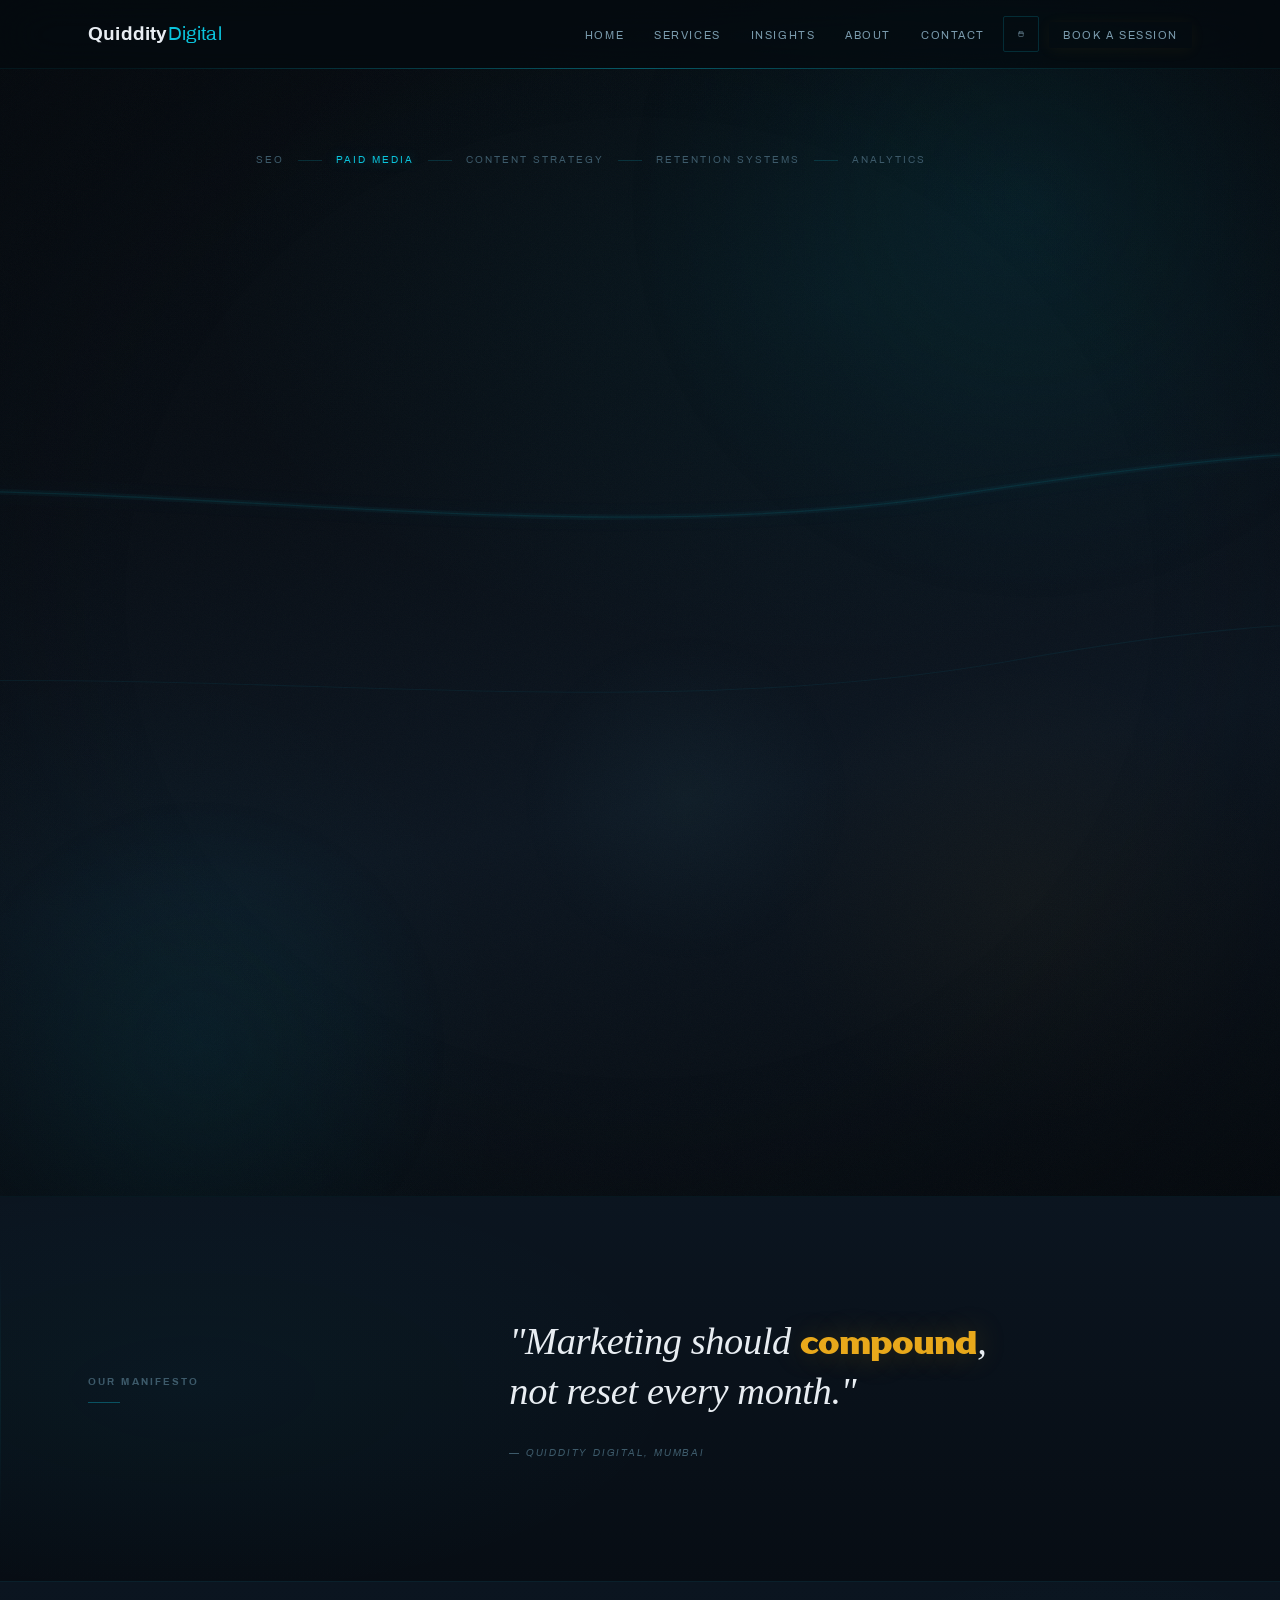
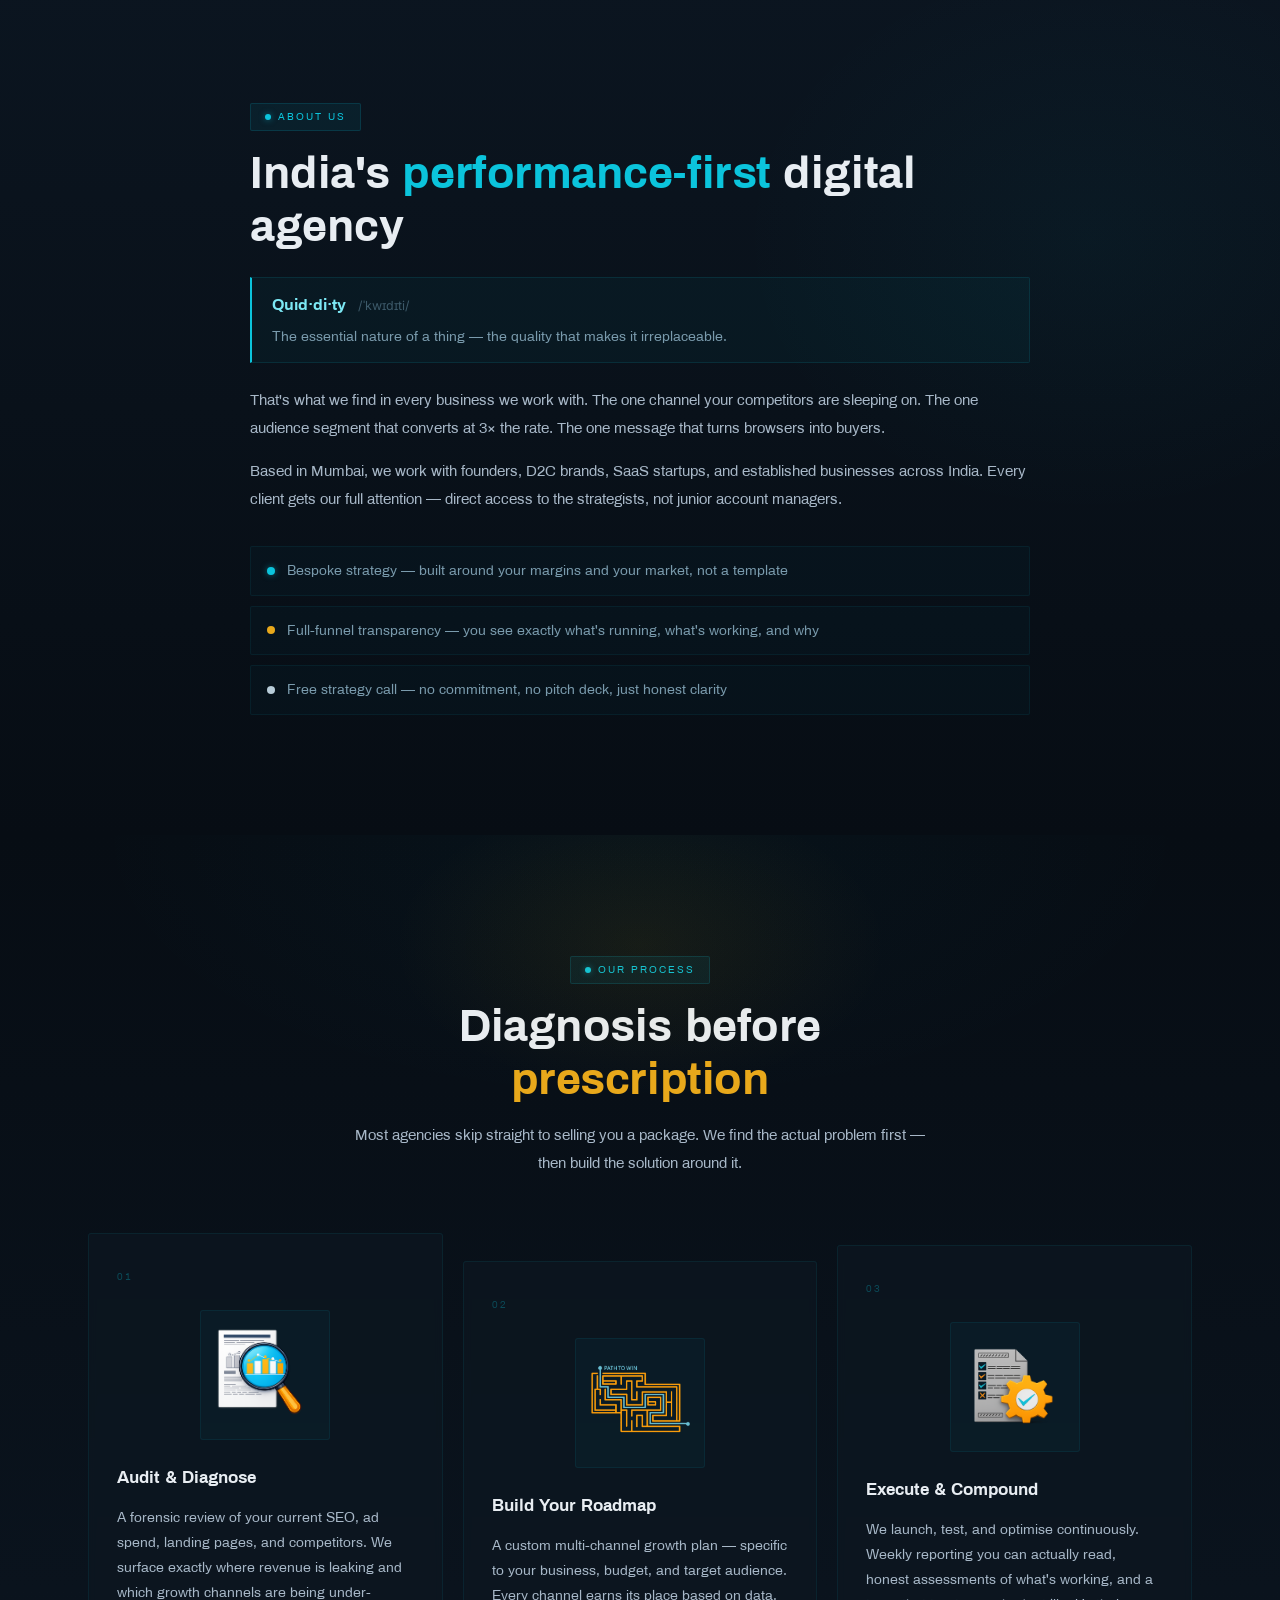
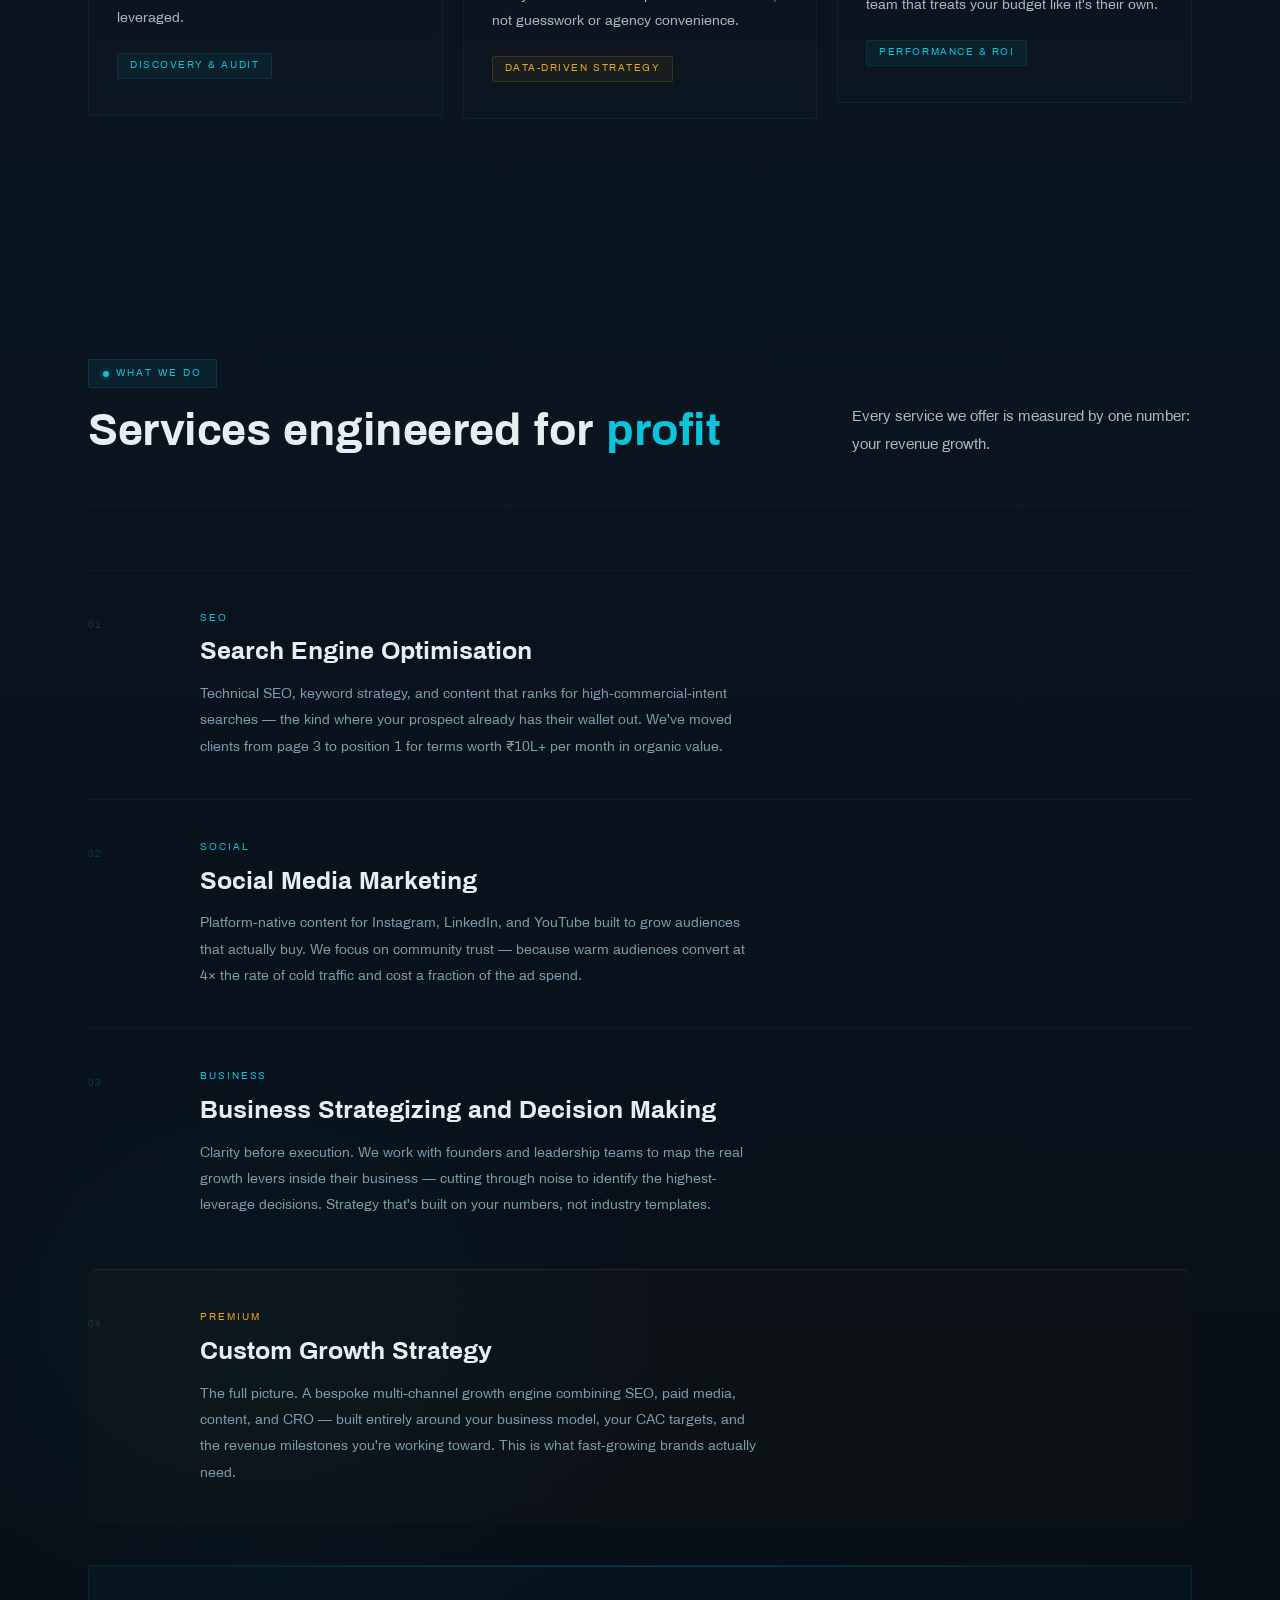
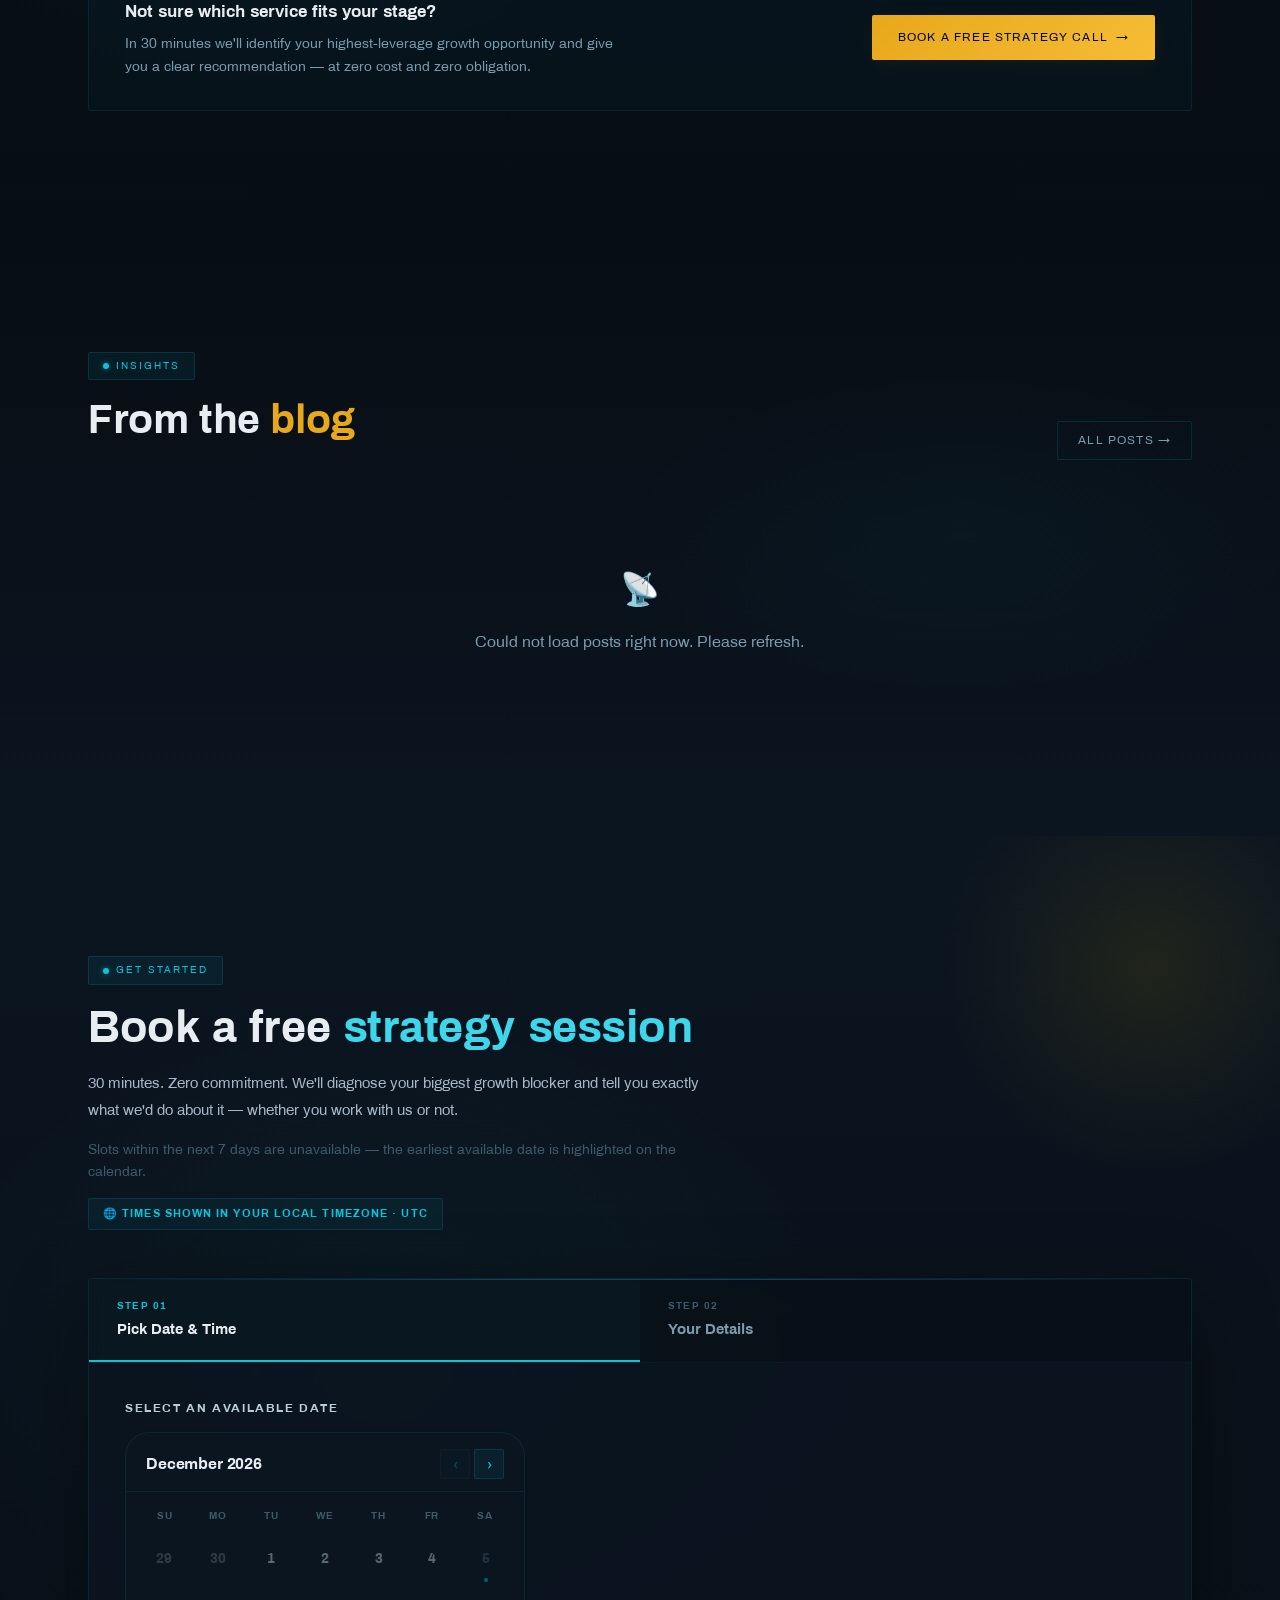
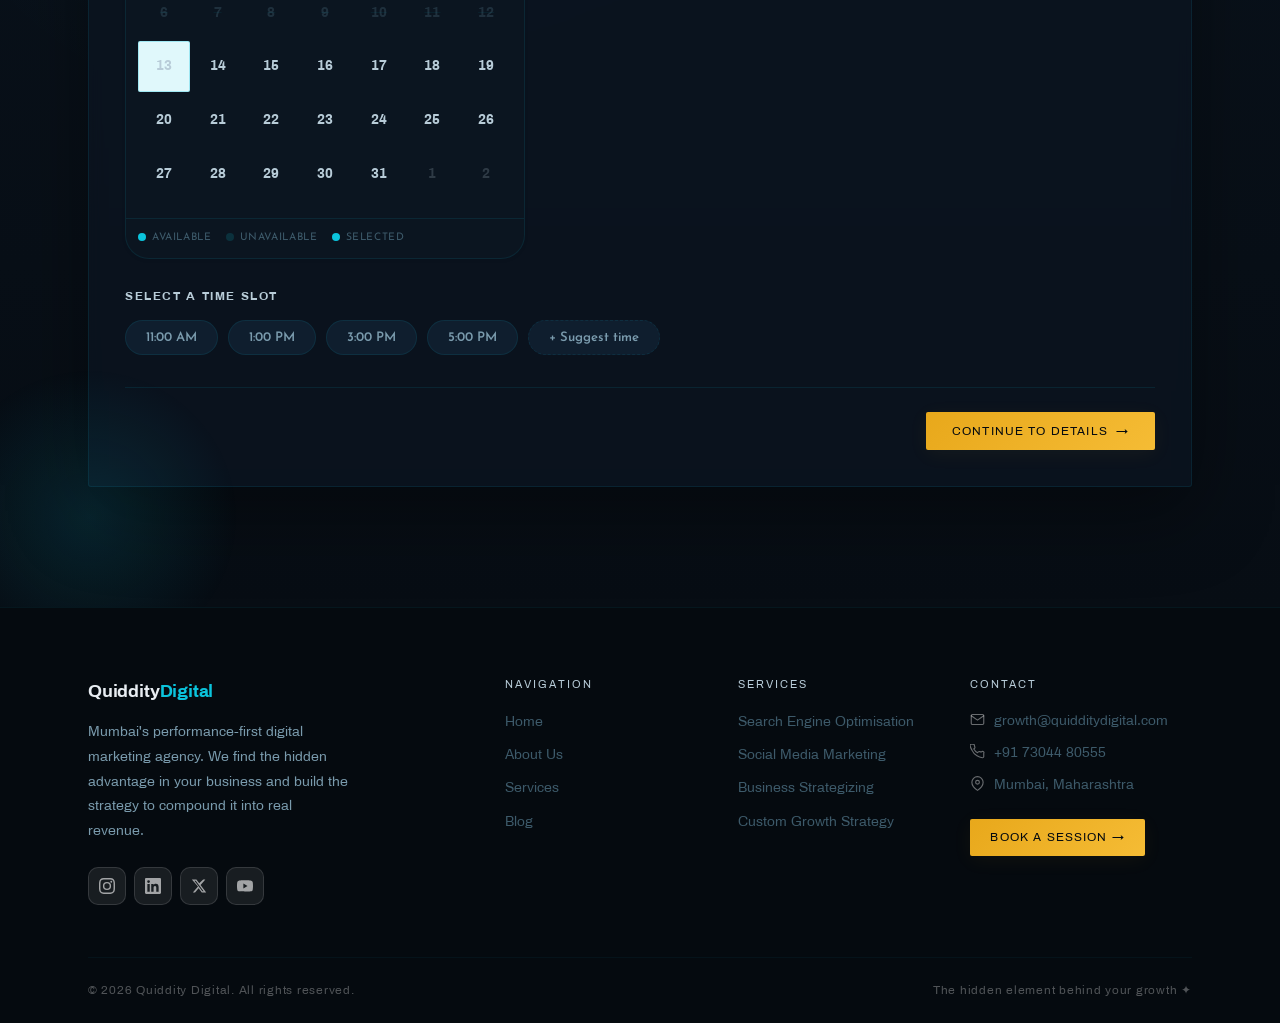
==== commit 4953ab61: "Add files via upload" ====
--- a/index.html
+++ b/index.html
@@ -26,26 +26,71 @@
   <link rel="preconnect" href="https://fonts.googleapis.com"/>
   <link rel="preconnect" href="https://fonts.gstatic.com" crossorigin/>
   <link rel="stylesheet" href="styles.css"/>
-  <link rel="stylesheet" href="premium.css"/>
-  <!-- Preload custom fonts for LCP performance -->
-  <link rel="preload" href="public/fonts/TT%20Drugs%20Trial%20Black.otf" as="font" type="font/otf" crossorigin/>
-  <link rel="preload" href="public/fonts/ArchiveBold.ttf" as="font" type="font/ttf" crossorigin/>
+  <link rel="stylesheet" href="hero-redesign.css"/>
+  <link rel="stylesheet" href="hidden-current.css"/>
   <style>
-    /* ── About section full-width layout (kept from original) ── */
-    .about-copy-full { max-width: 780px; margin: 0 auto }
-    .about-copy-full .section-h2 { margin-bottom: 24px }
-    .about-copy-full .about-quiddity-badge { margin-bottom: 24px }
-    .about-copy-full .body-p { margin-bottom: 16px }
+    /* ── Fix hero eyebrow: remove pill background, plain label style ── */
+    .hero-eyebrow {
+      background: none !important;
+      border: none !important;
+      padding: 0 !important;
+      border-radius: 0 !important;
+      font-size: .75rem;
+      font-weight: 700;
+      letter-spacing: .1em;
+      text-transform: uppercase;
+      color: var(--tx-lt, #6b7280);
+      display: flex;
+      align-items: center;
+      gap: 8px;
+      margin-bottom: 16px;
+    }
+
+    /* ── New about section: full-width copy layout ── */
+    .about-copy-full {
+      max-width: 780px;
+      margin: 0 auto;
+    }
+    .about-copy-full .section-h2 {
+      margin-bottom: 24px;
+    }
+    .about-copy-full .about-quiddity-badge {
+      margin-bottom: 24px;
+    }
+    .about-copy-full .body-p {
+      margin-bottom: 16px;
+    }
     .about-stats-row {
-      display: flex; gap: 40px; flex-wrap: wrap;
-      margin: 36px 0 32px; padding: 28px 32px;
+      display: flex;
+      gap: 40px;
+      flex-wrap: wrap;
+      margin: 36px 0 32px;
+      padding: 28px 32px;
       background: var(--surface, #f8fafc);
-      border-radius: 4px;
-    }
-    .about-stat { flex: 1; min-width: 100px }
-    .as-n { font-size: 2rem; font-weight: 800; color: var(--blue, #0BC4DC); line-height: 1; margin-bottom: 4px }
-    .as-l { font-size: .78rem; text-transform: uppercase; letter-spacing: .06em; color: var(--tx-lt, #6b7280); font-weight: 600 }
-    @media (max-width: 600px) { .about-stats-row { gap: 24px; padding: 20px } .as-n { font-size: 1.6rem } }
+      border-radius: 16px;
+    }
+    .about-stat {
+      flex: 1;
+      min-width: 100px;
+    }
+    .as-n {
+      font-size: 2rem;
+      font-weight: 800;
+      color: var(--blue, #0BC4DC);
+      line-height: 1;
+      margin-bottom: 4px;
+    }
+    .as-l {
+      font-size: .78rem;
+      text-transform: uppercase;
+      letter-spacing: .06em;
+      color: var(--tx-lt, #6b7280);
+      font-weight: 600;
+    }
+    @media (max-width: 600px) {
+      .about-stats-row { gap: 24px; padding: 20px; }
+      .as-n { font-size: 1.6rem; }
+    }
   </style>
   <!-- LocalBusiness JSON-LD structured data -->
   <script type="application/ld+json">
@@ -113,6 +158,71 @@
 <body>
 
 <!-- ══════════════════════════════════════════
+     GLOBAL CURRENT CANVAS — fixed background layer
+     Slow-drifting SVG paths suggesting hidden underwater currents.
+     Entirely visual, aria-hidden, pointer-events none.
+     ══════════════════════════════════════════ -->
+<div id="current-canvas" aria-hidden="true">
+  <svg viewBox="0 0 1440 900" preserveAspectRatio="xMidYMid slice" xmlns="http://www.w3.org/2000/svg">
+    <!-- Primary current — mid depth -->
+    <path class="current-path current-path--a"
+      d="M-100 220 C 200 195, 500 255, 800 215 S 1200 170, 1600 220"
+      stroke="rgba(11,196,220,0.07)" stroke-width="1.2"/>
+
+    <!-- Secondary current — deeper -->
+    <path class="current-path current-path--b"
+      d="M-100 410 C 300 385, 600 445, 900 405 S 1300 365, 1700 410"
+      stroke="rgba(11,196,220,0.055)"/>
+
+    <!-- Tertiary — faintest, deepest layer -->
+    <path class="current-path current-path--c"
+      d="M-100 610 C 250 585, 550 640, 850 605 S 1250 560, 1650 610"
+      stroke="rgba(11,196,220,0.04)"/>
+
+    <!-- Upper thermal drift — warmer toned -->
+    <path class="current-path current-path--d"
+      d="M-100 95 C 350 75, 650 115, 950 90 S 1350 65, 1700 98"
+      stroke="rgba(11,196,220,0.035)"/>
+
+    <!-- Lower cross-current — diagonal tendency -->
+    <path class="current-path current-path--e"
+      d="M-100 760 C 280 740, 580 790, 880 760 S 1280 720, 1680 760"
+      stroke="rgba(11,196,220,0.03)"/>
+
+    <!-- Micro-currents: short filaments that shimmer -->
+    <line x1="160"  y1="320" x2="340"  y2="315" stroke="rgba(11,196,220,0.045)" stroke-width=".7" opacity=".6">
+      <animate attributeName="opacity" values=".3;.7;.3" dur="8s" repeatCount="indefinite"/>
+    </line>
+    <line x1="720"  y1="510" x2="900"  y2="505" stroke="rgba(11,196,220,0.045)" stroke-width=".7" opacity=".5">
+      <animate attributeName="opacity" values=".2;.6;.2" dur="11s" repeatCount="indefinite" begin="3s"/>
+    </line>
+    <line x1="1100" y1="280" x2="1280" y2="274" stroke="rgba(11,196,220,0.04)" stroke-width=".7" opacity=".5">
+      <animate attributeName="opacity" values=".2;.5;.2" dur="9s"  repeatCount="indefinite" begin="6s"/>
+    </line>
+    <line x1="440"  y1="690" x2="620"  y2="685" stroke="rgba(11,196,220,0.035)" stroke-width=".6" opacity=".4">
+      <animate attributeName="opacity" values=".15;.45;.15" dur="13s" repeatCount="indefinite" begin="1s"/>
+    </line>
+
+    <!-- Bioluminescent scatter — fixed faint dots -->
+    <circle cx="248"  cy="187" r="1.2" fill="rgba(11,196,220,0.18)">
+      <animate attributeName="opacity" values=".1;.45;.1" dur="7s"  repeatCount="indefinite"/>
+    </circle>
+    <circle cx="912"  cy="342" r="1.0" fill="rgba(11,196,220,0.15)">
+      <animate attributeName="opacity" values=".08;.38;.08" dur="9s"  repeatCount="indefinite" begin="2s"/>
+    </circle>
+    <circle cx="1320" cy="558" r="1.4" fill="rgba(11,196,220,0.14)">
+      <animate attributeName="opacity" values=".1;.35;.1"  dur="11s" repeatCount="indefinite" begin="5s"/>
+    </circle>
+    <circle cx="580"  cy="720" r="0.9" fill="rgba(11,196,220,0.16)">
+      <animate attributeName="opacity" values=".08;.4;.08" dur="8s"  repeatCount="indefinite" begin="4s"/>
+    </circle>
+    <circle cx="76"   cy="490" r="1.1" fill="rgba(11,196,220,0.12)">
+      <animate attributeName="opacity" values=".06;.3;.06" dur="14s" repeatCount="indefinite" begin="7s"/>
+    </circle>
+  </svg>
+</div>
+
+<!-- ══════════════════════════════════════════
      NAVBAR
      ══════════════════════════════════════════ -->
 <nav id="navbar">
@@ -146,46 +256,112 @@
 
 
 <!-- ══════════════════════════════════════════
-     HERO  #home
+     HERO  #home  — Deep Ocean Editorial
      ══════════════════════════════════════════ -->
 <section id="home">
 
-  <!-- Atmospheric grid background — drawn by JS, zero network cost -->
-  <div class="hero-canvas" id="heroCanvas" aria-hidden="true"></div>
+  <!-- Atmospheric layers (visual only, aria-hidden) -->
+  <div class="hero-ocean-canvas" aria-hidden="true">
+    <div class="bio-orb bio-orb--a"></div>
+    <div class="bio-orb bio-orb--b"></div>
+    <div class="bio-orb bio-orb--c"></div>
+  </div>
+
+  <!-- Hero current lines — closer, more visible than global canvas -->
+  <div class="hero-current-lines" aria-hidden="true">
+    <svg viewBox="0 0 1440 900" preserveAspectRatio="xMidYMid slice"
+         width="100%" height="100%" xmlns="http://www.w3.org/2000/svg">
+      <path d="M-80 380 C 280 340, 620 420, 960 375 S 1380 330, 1680 385"
+        fill="none" stroke="rgba(11,196,220,0.09)" stroke-width="1">
+        <animate attributeName="d"
+          values="M-80 380 C 280 340, 620 420, 960 375 S 1380 330, 1680 385;
+                  M-80 395 C 280 325, 620 440, 960 360 S 1380 345, 1680 400;
+                  M-80 370 C 280 355, 620 405, 960 390 S 1380 315, 1680 375;
+                  M-80 380 C 280 340, 620 420, 960 375 S 1380 330, 1680 385"
+          dur="24s" repeatCount="indefinite" calcMode="spline"
+          keySplines=".45 0 .55 1; .45 0 .55 1; .45 0 .55 1"/>
+      </path>
+      <path d="M-80 520 C 320 490, 660 545, 1000 510 S 1400 470, 1720 525"
+        fill="none" stroke="rgba(11,196,220,0.065)" stroke-width=".8">
+        <animate attributeName="d"
+          values="M-80 520 C 320 490, 660 545, 1000 510 S 1400 470, 1720 525;
+                  M-80 535 C 320 475, 660 560, 1000 495 S 1400 485, 1720 540;
+                  M-80 510 C 320 505, 660 530, 1000 520 S 1400 455, 1720 515;
+                  M-80 520 C 320 490, 660 545, 1000 510 S 1400 470, 1720 525"
+          dur="31s" repeatCount="indefinite" calcMode="spline"
+          keySplines=".45 0 .55 1; .45 0 .55 1; .45 0 .55 1" begin="-10s"/>
+      </path>
+      <!-- Faint glow duplicate — filter trick for soft luminescence -->
+      <path d="M-80 380 C 280 340, 620 420, 960 375 S 1380 330, 1680 385"
+        fill="none" stroke="rgba(11,196,220,0.04)" stroke-width="4" filter="url(#glow)">
+        <animate attributeName="d"
+          values="M-80 380 C 280 340, 620 420, 960 375 S 1380 330, 1680 385;
+                  M-80 395 C 280 325, 620 440, 960 360 S 1380 345, 1680 400;
+                  M-80 370 C 280 355, 620 405, 960 390 S 1380 315, 1680 375;
+                  M-80 380 C 280 340, 620 420, 960 375 S 1380 330, 1680 385"
+          dur="24s" repeatCount="indefinite" calcMode="spline"
+          keySplines=".45 0 .55 1; .45 0 .55 1; .45 0 .55 1"/>
+      </path>
+      <defs>
+        <filter id="glow" x="-20%" y="-100%" width="140%" height="300%">
+          <feGaussianBlur stdDeviation="6" result="blur"/>
+          <feComposite in="SourceGraphic" in2="blur" operator="over"/>
+        </filter>
+      </defs>
+    </svg>
+  </div>
+
+  <div class="hero-particles" id="heroParticles" aria-hidden="true"></div>
 
   <div class="container">
     <div class="hero-inner">
-
-      <!-- LEFT: Copy -->
-      <div class="hero-copy">
+      <div class="hero-copy hero-editorial">
+
+        <!-- Discipline strip (replaces eyebrow pill) -->
         <div class="hero-eyebrow">
-          <span class="eyebrow-dot"></span>
-          Scaling Brands Across Every Market
-        </div>
-
+          <div class="discipline-strip">
+            <span class="discipline-item active">SEO</span>
+            <span class="discipline-sep"></span>
+            <span class="discipline-item">Paid Media</span>
+            <span class="discipline-sep"></span>
+            <span class="discipline-item">Content Strategy</span>
+            <span class="discipline-sep"></span>
+            <span class="discipline-item">Retention Systems</span>
+            <span class="discipline-sep"></span>
+            <span class="discipline-item">Analytics</span>
+          </div>
+        </div>
+
+        <!-- Headline — original text, new typographic treatment -->
         <h1 class="hero-h1">
-          The Hidden Element<br>
-          Behind Your<br>
-          <span class="c-cta">Growth.</span>
+          <span class="h1-line">The <em>Hidden</em> Element</span>
+          <span class="h1-line">Behind Your</span>
+          <span class="h1-line h1-gold">Growth.</span>
         </h1>
 
+        <span class="hero-rule"></span>
+
+        <!-- Original subtext preserved verbatim -->
         <p class="hero-sub">
           Driven by creativity &amp; innovation we are a digital brand that aims at being customer friendly rather than corporate heavy for bridging the gap between a brand and their consumer. Smart strategy, Story telling, modern marketing and meaningful results. "The only constant you'll need for your growing brand as a partner to tell the tales of your presence • QuiddityDigital"
         </p>
 
+        <!-- Original CTAs preserved -->
         <div class="hero-actions">
-          <a href="#booking" class="btn btn-cta">Get My Free Strategy Session <span class="btn-arr">→</span></a>
-          <a href="#services" class="btn btn-outline">See What We Do</a>
-        </div>
-
+          <a href="#booking" class="btn-ocean-primary">Get My Free Strategy Session <span class="btn-arr">→</span></a>
+          <a href="#services" class="btn-ocean-ghost">See What We Do</a>
+        </div>
+
+        <!-- Original trust bar text preserved, star icons removed for editorial cleanliness -->
         <div class="hero-trust-bar">
-          <span class="trust-item"><svg width="14" height="14" viewBox="0 0 24 24" fill="var(--green)" stroke="none"><path d="M12 2l3.09 6.26L22 9.27l-5 4.87 1.18 6.88L12 17.77l-6.18 3.25L7 14.14 2 9.27l6.91-1.01L12 2z"/></svg> No retainer lock-in</span>
-          <span class="trust-sep">·</span>
-          <span class="trust-item"><svg width="14" height="14" viewBox="0 0 24 24" fill="var(--green)" stroke="none"><path d="M12 2l3.09 6.26L22 9.27l-5 4.87 1.18 6.88L12 17.77l-6.18 3.25L7 14.14 2 9.27l6.91-1.01L12 2z"/></svg> Free strategy session</span>
-          <span class="trust-sep">·</span>
-          <span class="trust-item"><svg width="14" height="14" viewBox="0 0 24 24" fill="var(--green)" stroke="none"><path d="M12 2l3.09 6.26L22 9.27l-5 4.87 1.18 6.88L12 17.77l-6.18 3.25L7 14.14 2 9.27l6.91-1.01L12 2z"/></svg> Visible results within 90 days</span>
-        </div>
-
+          <span class="trust-item">No retainer lock-in</span>
+          <span class="trust-sep">&nbsp;</span>
+          <span class="trust-item">Free strategy session</span>
+          <span class="trust-sep">&nbsp;</span>
+          <span class="trust-item">Visible results within 90 days</span>
+        </div>
+
+        <!-- Stats row — preserved but styled for dark theme -->
         <div class="hero-stats">
           <div class="hstat">
             <span class="hstat-n">3<sup>×</sup></span>
@@ -204,21 +380,22 @@
             <span class="hstat-l">Retention Rate</span>
           </div>
         </div>
-      </div>
-
+
+      </div>
+      <!-- Hero image column intentionally removed for asymmetric editorial layout -->
     </div>
   </div>
 </section>
 
 
 <!-- ══════════════════════════════════════════
-     PHILOSOPHY BAND
+     PHILOSOPHY BAND (new — between hero & about)
      ══════════════════════════════════════════ -->
 <div class="philosophy-band reveal">
   <div class="philosophy-inner">
     <div>
-      <p class="philosophy-label">Principle</p>
-      <div class="philosophy-accent"></div>
+      <p class="philosophy-label">Our Manifesto</p>
+      <div class="philosophy-marker"></div>
     </div>
     <blockquote>
       <p class="philosophy-quote">
@@ -640,161 +817,86 @@
 <script src="notion.js"></script>
 <script src="script.js" defer></script>
 
-<!-- ── PREMIUM ATMOSPHERE SCRIPT ── -->
+<!-- ── HIDDEN CURRENT ATMOSPHERE ── -->
 <script>
-(function () {
-  'use strict';
-
-  /* ─────────────────────────────────────────────
-     HERO CANVAS — architectural grid background
-     Pure SVG, no images, no network requests.
-     Strategy: blueprint / planning grid feel,
-     extremely low opacity, discovered not obvious.
-  ───────────────────────────────────────────── */
-  function buildHeroCanvas() {
-    var wrap = document.getElementById('heroCanvas');
-    if (!wrap) return;
-
-    var W = wrap.offsetWidth  || window.innerWidth;
-    var H = wrap.offsetHeight || window.innerHeight;
-
-    var ns = 'http://www.w3.org/2000/svg';
-    var svg = document.createElementNS(ns, 'svg');
-    svg.setAttribute('viewBox', '0 0 ' + W + ' ' + H);
-    svg.setAttribute('preserveAspectRatio', 'xMidYMid slice');
-    svg.style.cssText = 'position:absolute;inset:0;width:100%;height:100%;pointer-events:none;';
-
-    /* colour tokens — match the CSS vars */
-    var BLUE   = '#0BC4DC';
-    var GOLD   = '#E1AD01';
-    var DARK   = '#111827';
-
-    /* ── 1. Fine dot grid (very faint) ── */
-    var dotPattern = document.createElementNS(ns, 'pattern');
-    dotPattern.setAttribute('id', 'qDots');
-    dotPattern.setAttribute('width', '32');
-    dotPattern.setAttribute('height', '32');
-    dotPattern.setAttribute('patternUnits', 'userSpaceOnUse');
-    var dot = document.createElementNS(ns, 'circle');
-    dot.setAttribute('cx', '1'); dot.setAttribute('cy', '1');
-    dot.setAttribute('r', '0.8'); dot.setAttribute('fill', DARK);
-    dot.setAttribute('opacity', '0.09');
-    dotPattern.appendChild(dot);
-    var defs = document.createElementNS(ns, 'defs');
-    defs.appendChild(dotPattern);
-    svg.appendChild(defs);
-
-    var dotBg = document.createElementNS(ns, 'rect');
-    dotBg.setAttribute('width', '100%'); dotBg.setAttribute('height', '100%');
-    dotBg.setAttribute('fill', 'url(#qDots)');
-    svg.appendChild(dotBg);
-
-    /* ── 2. Growth curve lines — three asymptotic curves ── */
-    var curves = [
-      { sx: W * 0.02, sy: H * 0.92, cp1x: W * 0.2,  cp1y: H * 0.88, cp2x: W * 0.45, cp2y: H * 0.4,  ex: W * 0.82, ey: H * 0.06, color: BLUE,  op: 0.06, w: 1.5 },
-      { sx: W * 0.05, sy: H * 0.96, cp1x: W * 0.25, cp1y: H * 0.94, cp2x: W * 0.55, cp2y: H * 0.52, ex: W * 0.95, ey: H * 0.12, color: BLUE,  op: 0.04, w: 1   },
-      { sx: W * 0.0,  sy: H * 0.85, cp1x: W * 0.15, cp1y: H * 0.78, cp2x: W * 0.38, cp2y: H * 0.25, ex: W * 0.65, ey: H * 0.02, color: GOLD,  op: 0.05, w: 1   }
-    ];
-
-    curves.forEach(function (c) {
-      var path = document.createElementNS(ns, 'path');
-      var d = 'M ' + c.sx + ' ' + c.sy
-            + ' C ' + c.cp1x + ' ' + c.cp1y
-            + ', '  + c.cp2x + ' ' + c.cp2y
-            + ', '  + c.ex   + ' ' + c.ey;
-      path.setAttribute('d', d);
-      path.setAttribute('fill', 'none');
-      path.setAttribute('stroke', c.color);
-      path.setAttribute('stroke-width', c.w);
-      path.setAttribute('opacity', c.op);
-      path.setAttribute('stroke-linecap', 'round');
-      svg.appendChild(path);
-    });
-
-    /* ── 3. Sparse strategic axis lines ── */
-    var axisLines = [
-      { x1: W * 0.0,  y1: H * 0.96, x2: W * 0.96, y2: H * 0.96 }, /* baseline */
-      { x1: W * 0.05, y1: H * 0.0,  x2: W * 0.05, y2: H * 0.98 }  /* y-axis   */
-    ];
-    axisLines.forEach(function (l) {
-      var line = document.createElementNS(ns, 'line');
-      line.setAttribute('x1', l.x1); line.setAttribute('y1', l.y1);
-      line.setAttribute('x2', l.x2); line.setAttribute('y2', l.y2);
-      line.setAttribute('stroke', DARK);
-      line.setAttribute('stroke-width', '0.8');
-      line.setAttribute('opacity', '0.06');
-      svg.appendChild(line);
-    });
-
-    /* ── 4. Tick marks on baseline ── */
-    var ticks = 8;
-    for (var i = 1; i <= ticks; i++) {
-      var tx = W * 0.05 + (W * 0.91 / ticks) * i;
-      var tick = document.createElementNS(ns, 'line');
-      tick.setAttribute('x1', tx);   tick.setAttribute('y1', H * 0.96);
-      tick.setAttribute('x2', tx);   tick.setAttribute('y2', H * 0.96 + 6);
-      tick.setAttribute('stroke', DARK);
-      tick.setAttribute('stroke-width', '0.8');
-      tick.setAttribute('opacity', '0.06');
-      svg.appendChild(tick);
-    }
-
-    /* ── 5. Single soft radial glow top-right ── */
-    var radialDef = document.createElementNS(ns, 'radialGradient');
-    radialDef.setAttribute('id', 'qGlow');
-    radialDef.setAttribute('cx', '75%'); radialDef.setAttribute('cy', '15%');
-    radialDef.setAttribute('r', '35%');
-    radialDef.setAttribute('gradientUnits', 'objectBoundingBox');
-    var s1 = document.createElementNS(ns, 'stop');
-    s1.setAttribute('offset', '0%');   s1.setAttribute('stop-color', BLUE);  s1.setAttribute('stop-opacity', '0.04');
-    var s2 = document.createElementNS(ns, 'stop');
-    s2.setAttribute('offset', '100%'); s2.setAttribute('stop-color', BLUE);  s2.setAttribute('stop-opacity', '0');
-    radialDef.appendChild(s1); radialDef.appendChild(s2);
-    defs.appendChild(radialDef);
-
-    var glow = document.createElementNS(ns, 'rect');
-    glow.setAttribute('width', '100%'); glow.setAttribute('height', '100%');
-    glow.setAttribute('fill', 'url(#qGlow)');
-    svg.appendChild(glow);
-
-    wrap.appendChild(svg);
+(function(){
+  /* ── Bioluminescent particles ── */
+  var container = document.getElementById('heroParticles');
+  if(container){
+    var count = window.innerWidth < 600 ? 16 : 32;
+    for(var i=0;i<count;i++){
+      var el=document.createElement('div');
+      el.className='particle';
+      var size=(Math.random()*2.2+0.8).toFixed(1);
+      /* Scatter across full hero height, not just bottom */
+      var bottom = (Math.random()*80+5).toFixed(1);
+      el.style.cssText=[
+        'width:'+size+'px',
+        'height:'+size+'px',
+        'left:'+(Math.random()*100).toFixed(1)+'%',
+        'bottom:'+bottom+'%',
+        'animation-duration:'+(Math.random()*16+10).toFixed(1)+'s',
+        'animation-delay:-'+(Math.random()*22).toFixed(1)+'s'
+      ].join(';');
+      container.appendChild(el);
+    }
   }
 
-  /* ─────────────────────────────────────────────
-     REVEAL OBSERVER — reuse existing .reveal
-     system from script.js but add philosophy-band
-  ───────────────────────────────────────────── */
-  function initReveal() {
-    var els = document.querySelectorAll('.reveal');
-    if (!('IntersectionObserver' in window)) {
-      els.forEach(function (el) { el.classList.add('in'); });
-      return;
-    }
-    var io = new IntersectionObserver(function (entries) {
-      entries.forEach(function (e) {
-        if (e.isIntersecting) {
-          e.target.classList.add('in');
-          io.unobserve(e.target);
+  /* ── Discipline strip: softly cycle the active label ── */
+  var items=document.querySelectorAll('.discipline-item');
+  if(items.length){
+    var cur=0;
+    setInterval(function(){
+      items[cur].classList.remove('active');
+      cur=(cur+1)%items.length;
+      items[cur].classList.add('active');
+    },2600);
+  }
+
+  /* ── Navbar: add scrolled class for depth transition ── */
+  var navbar = document.getElementById('navbar');
+  if(navbar){
+    var onScroll = function(){
+      if(window.scrollY > 40){
+        navbar.classList.add('scrolled');
+      } else {
+        navbar.classList.remove('scrolled');
+      }
+    };
+    window.addEventListener('scroll', onScroll, {passive:true});
+    onScroll();
+  }
+
+  /* ── Stat counters: animate numbers upward on reveal ── */
+  var statNums = document.querySelectorAll('.hstat-n');
+  if('IntersectionObserver' in window && statNums.length){
+    var statObserver = new IntersectionObserver(function(entries){
+      entries.forEach(function(entry){
+        if(!entry.isIntersecting) return;
+        var el = entry.target;
+        var sup = el.querySelector('sup');
+        var suffix = sup ? sup.textContent : '';
+        var raw = el.textContent.replace(suffix,'').trim();
+        var target = parseFloat(raw);
+        if(isNaN(target)){ statObserver.unobserve(el); return; }
+        var start = 0;
+        var duration = 1200;
+        var startTime = null;
+        function tick(ts){
+          if(!startTime) startTime = ts;
+          var progress = Math.min((ts-startTime)/duration, 1);
+          var ease = 1 - Math.pow(1-progress, 3);
+          var val = Math.round(ease * target * 10) / 10;
+          el.innerHTML = (Number.isInteger(target) ? Math.round(val) : val.toFixed(0))
+            + (sup ? '<sup>'+suffix+'</sup>' : '');
+          if(progress < 1) requestAnimationFrame(tick);
         }
+        requestAnimationFrame(tick);
+        statObserver.unobserve(el);
       });
-    }, { threshold: 0.1, rootMargin: '0px 0px -40px 0px' });
-    els.forEach(function (el) { io.observe(el); });
+    }, {threshold: 0.6});
+    statNums.forEach(function(n){ statObserver.observe(n); });
   }
-
-  document.addEventListener('DOMContentLoaded', function () {
-    buildHeroCanvas();
-    initReveal();
-  });
-
-  /* Rebuild canvas on resize (debounced) */
-  var resizeTimer;
-  window.addEventListener('resize', function () {
-    clearTimeout(resizeTimer);
-    resizeTimer = setTimeout(function () {
-      var wrap = document.getElementById('heroCanvas');
-      if (wrap) { wrap.innerHTML = ''; buildHeroCanvas(); }
-    }, 200);
-  });
 
 })();
 </script>
--- a/hero-redesign.css
+++ b/hero-redesign.css
@@ -0,0 +1,804 @@
+/* ================================================================
+   QUIDDITY DIGITAL — hero-redesign.css
+   Deep Ocean Editorial Hero — premium boutique consultancy feel
+   Fonts: TT Drugs Trial Black (display) · Archive (body/UI)
+   ================================================================ */
+
+/* ── LOCAL FONT FACES ────────────────────────────────────────── */
+@font-face {
+  font-family: 'TT Drugs';
+  src: url('public/fonts/TT%20Drugs%20Trial%20Black.otf') format('opentype');
+  font-weight: 900;
+  font-style: normal;
+  font-display: swap;
+}
+@font-face {
+  font-family: 'Archive';
+  src: url('public/fonts/Archive.ttf') format('truetype');
+  font-weight: 400;
+  font-style: normal;
+  font-display: swap;
+}
+@font-face {
+  font-family: 'Archive';
+  src: url('public/fonts/ArchiveBold.ttf') format('truetype');
+  font-weight: 700;
+  font-style: normal;
+  font-display: swap;
+}
+@font-face {
+  font-family: 'Archive';
+  src: url('public/fonts/ArchiveItalic.ttf') format('truetype');
+  font-weight: 400;
+  font-style: italic;
+  font-display: swap;
+}
+
+/* ── OCEAN DESIGN TOKENS ─────────────────────────────────────── */
+:root {
+  --ocean-base:    #0A0F14;
+  --ocean-mid:     #0D1721;
+  --ocean-deep:    #101E2C;
+  --cyan-bio:      #0BC4DC;
+  --cyan-pale:     #7CE8F4;
+  --cyan-ghost:    rgba(11,196,220,.06);
+  --cyan-haze:     rgba(11,196,220,.12);
+  --gold:          #E8A81B;
+  --gold-warm:     #F5BC35;
+  --text-primary:  #E8EDF2;
+  --text-soft:     #A8B8C8;
+  --text-muted:    #5A7080;
+  --ff-display:    'TT Drugs', sans-serif;   /* H1, stats, big numbers  */
+  --ff-serif:      'TT Drugs', sans-serif;   /* legacy alias — maps to display */
+  --ff-sans:       'Archive', sans-serif;    /* nav, body, UI labels    */
+  --ff-editorial:  Georgia, 'Times New Roman', serif; /* italic accents */
+  --ease-out:      cubic-bezier(0.16, 1, 0.3, 1);
+}
+
+/* ── HERO SECTION RESET & OCEAN BASE ────────────────────────── */
+#home {
+  min-height: 100vh;
+  padding-top: 0;
+  background:
+    radial-gradient(ellipse 80% 60% at 68% 30%, rgba(11,196,220,.07) 0%, transparent 60%),
+    radial-gradient(ellipse 50% 70% at 15% 85%, rgba(11,196,220,.05) 0%, transparent 55%),
+    radial-gradient(ellipse 100% 50% at 50% 100%, rgba(13,23,33,.9) 0%, transparent 60%),
+    linear-gradient(165deg, #0A0F14 0%, #0D1721 40%, #101E2C 70%, #0A1520 100%);
+  position: relative;
+  overflow: hidden;
+  display: flex;
+  flex-direction: column;
+  justify-content: center;
+}
+
+/* remove original blobs */
+#home::before, #home::after { display: none !important }
+
+/* ── ATMOSPHERIC CANVAS ──────────────────────────────────────── */
+.hero-ocean-canvas {
+  position: absolute;
+  inset: 0;
+  pointer-events: none;
+  z-index: 0;
+  overflow: hidden;
+}
+
+/* noise grain overlay */
+.hero-ocean-canvas::before {
+  content: '';
+  position: absolute;
+  inset: 0;
+  opacity: .032;
+  background-image: url("data:image/svg+xml,%3Csvg viewBox='0 0 256 256' xmlns='http://www.w3.org/2000/svg'%3E%3Cfilter id='n'%3E%3CfeTurbulence type='fractalNoise' baseFrequency='0.9' numOctaves='4' stitchTiles='stitch'/%3E%3C/filter%3E%3Crect width='100%25' height='100%25' filter='url(%23n)'/%3E%3C/svg%3E");
+  background-size: 200px 200px;
+}
+
+/* vignette */
+.hero-ocean-canvas::after {
+  content: '';
+  position: absolute;
+  inset: 0;
+  background: radial-gradient(ellipse 100% 100% at 50% 50%, transparent 40%, rgba(5,8,12,.65) 100%);
+}
+
+/* drifting bioluminescent glow orbs */
+.bio-orb {
+  position: absolute;
+  border-radius: 50%;
+  pointer-events: none;
+  will-change: transform;
+}
+.bio-orb--a {
+  width: 700px; height: 700px;
+  top: -180px; right: -120px;
+  background: radial-gradient(circle, rgba(11,196,220,.09) 0%, transparent 65%);
+  animation: drift-a 22s ease-in-out infinite alternate;
+}
+.bio-orb--b {
+  width: 500px; height: 500px;
+  bottom: -100px; left: -80px;
+  background: radial-gradient(circle, rgba(11,196,220,.06) 0%, transparent 60%);
+  animation: drift-b 28s ease-in-out infinite alternate;
+}
+.bio-orb--c {
+  width: 320px; height: 320px;
+  top: 55%; left: 42%;
+  background: radial-gradient(circle, rgba(124,232,244,.04) 0%, transparent 60%);
+  animation: drift-c 18s ease-in-out infinite alternate;
+}
+
+@keyframes drift-a {
+  0%   { transform: translate(0,0) scale(1) }
+  100% { transform: translate(-40px, 30px) scale(1.06) }
+}
+@keyframes drift-b {
+  0%   { transform: translate(0,0) scale(1) }
+  100% { transform: translate(30px, -25px) scale(1.04) }
+}
+@keyframes drift-c {
+  0%   { transform: translate(0,0) scale(1) }
+  100% { transform: translate(20px, 15px) scale(0.95) }
+}
+
+/* ── FLOATING PARTICLES ──────────────────────────────────────── */
+.hero-particles {
+  position: absolute;
+  inset: 0;
+  pointer-events: none;
+}
+.particle {
+  position: absolute;
+  border-radius: 50%;
+  background: var(--cyan-bio);
+  opacity: 0;
+  animation: float-up linear infinite;
+}
+
+@keyframes float-up {
+  0%   { opacity: 0; transform: translateY(0) }
+  8%   { opacity: .45 }
+  80%  { opacity: .12 }
+  100% { opacity: 0; transform: translateY(-160px) }
+}
+
+/* ── NAVBAR ADAPTATION ───────────────────────────────────────── */
+#navbar {
+  background: rgba(10,15,20,.75) !important;
+  backdrop-filter: blur(20px) !important;
+  -webkit-backdrop-filter: blur(20px) !important;
+  box-shadow: 0 1px 0 rgba(11,196,220,.08) !important;
+}
+.nav-logo { color: var(--text-primary) !important }
+.nav-logo em { color: var(--cyan-bio) !important }
+.nav-links a { color: var(--text-soft) !important }
+.nav-links a:hover { color: var(--text-primary) !important; background: rgba(11,196,220,.07) !important }
+.hamburger span { background: var(--text-primary) !important }
+
+/* ── HERO LAYOUT ─────────────────────────────────────────────── */
+.hero-inner {
+  display: grid;
+  grid-template-columns: 1fr;
+  gap: 0;
+  padding: 0;
+  align-items: stretch;
+  position: relative;
+  z-index: 1;
+}
+
+/* wrapper for left editorial column */
+.hero-editorial {
+  padding: 160px 0 100px;
+  max-width: 860px;
+}
+
+/* ── DISCIPLINE STRIP (top) ──────────────────────────────────── */
+.hero-eyebrow {
+  background: none !important;
+  border: none !important;
+  padding: 0 !important;
+  border-radius: 0 !important;
+  display: flex !important;
+  align-items: center !important;
+  gap: 0 !important;
+  margin-bottom: 52px !important;
+}
+
+.discipline-strip {
+  display: flex;
+  align-items: center;
+  gap: 0;
+  flex-wrap: nowrap;
+  opacity: 0;
+  animation: fadeInUp .8s var(--ease-out) .1s forwards;
+}
+.discipline-item {
+  font-family: var(--ff-sans);
+  font-size: .65rem;
+  font-weight: 400;
+  letter-spacing: .2em;
+  text-transform: uppercase;
+  color: var(--text-muted);
+  white-space: nowrap;
+}
+.discipline-item.active {
+  color: var(--cyan-bio);
+}
+.discipline-sep {
+  width: 24px;
+  height: 1px;
+  background: rgba(11,196,220,.2);
+  margin: 0 14px;
+  flex-shrink: 0;
+}
+
+/* ── HEADLINE ─────────────────────────────────────────────────── */
+.hero-h1 {
+  font-family: var(--ff-display) !important;
+  font-weight: 900 !important;
+  font-style: normal !important;
+  font-size: clamp(3rem, 6.2vw, 6rem) !important;
+  line-height: 1.0 !important;
+  letter-spacing: -.03em !important;
+  color: var(--text-primary) !important;
+  margin-bottom: 0 !important;
+  max-width: 820px;
+  opacity: 0;
+  animation: fadeInUp 1s var(--ease-out) .25s forwards;
+}
+
+/* "Hidden" — Georgia italic in cyan for editorial contrast against TT Drugs */
+.hero-h1 em {
+  font-style: italic !important;
+  font-weight: 400 !important;
+  font-family: var(--ff-editorial) !important;
+  font-size: .88em !important;
+  color: var(--cyan-pale) !important;
+  letter-spacing: -.01em !important;
+}
+
+.hero-h1 .h1-line { display: block }
+/* "Growth." — Georgia italic gold, contrasts with the black TT Drugs weight */
+.hero-h1 .h1-gold {
+  color: var(--gold) !important;
+  font-style: italic !important;
+  font-family: var(--ff-editorial) !important;
+  font-size: .88em !important;
+  font-weight: 400 !important;
+  letter-spacing: -.01em !important;
+}
+
+/* ── SPACER RULE BETWEEN HEADLINE AND SUB ────────────────────── */
+.hero-rule {
+  display: block;
+  width: 48px;
+  height: 1px;
+  background: linear-gradient(90deg, var(--cyan-bio), transparent);
+  margin: 36px 0 32px;
+  opacity: 0;
+  animation: fadeInUp .7s var(--ease-out) .55s forwards;
+}
+
+/* ── SUBHEADLINE ─────────────────────────────────────────────── */
+.hero-sub {
+  font-family: var(--ff-sans) !important;
+  font-size: 1.08rem !important;
+  font-weight: 400 !important;
+  line-height: 1.85 !important;
+  color: var(--text-soft) !important;
+  max-width: 480px !important;
+  margin-bottom: 52px !important;
+  letter-spacing: .01em;
+  opacity: 0;
+  animation: fadeInUp .8s var(--ease-out) .45s forwards;
+}
+
+/* ── CTA BUTTONS ─────────────────────────────────────────────── */
+.hero-actions {
+  display: flex !important;
+  flex-wrap: wrap !important;
+  gap: 16px !important;
+  margin-bottom: 72px !important;
+  opacity: 0;
+  animation: fadeInUp .8s var(--ease-out) .6s forwards;
+}
+
+/* primary CTA — ocean glass */
+.btn-ocean-primary {
+  display: inline-flex;
+  align-items: center;
+  gap: 10px;
+  padding: 14px 32px;
+  font-family: var(--ff-sans);
+  font-size: .8rem;
+  font-weight: 500;
+  letter-spacing: .1em;
+  text-transform: uppercase;
+  color: var(--ocean-base);
+  background: linear-gradient(135deg, var(--gold) 0%, var(--gold-warm) 100%);
+  border: none;
+  border-radius: 2px;
+  cursor: pointer;
+  transition: transform .3s var(--ease-out), box-shadow .3s var(--ease-out), opacity .2s;
+  box-shadow: 0 4px 24px rgba(232,168,27,.18);
+  text-decoration: none;
+}
+.btn-ocean-primary:hover {
+  transform: translateY(-3px);
+  box-shadow: 0 8px 32px rgba(232,168,27,.32);
+}
+.btn-ocean-primary .btn-arr { transition: transform .3s var(--ease-out); display: inline-block }
+.btn-ocean-primary:hover .btn-arr { transform: translateX(5px) }
+
+/* secondary — ghost */
+.btn-ocean-ghost {
+  display: inline-flex;
+  align-items: center;
+  gap: 10px;
+  padding: 13px 30px;
+  font-family: var(--ff-sans);
+  font-size: .8rem;
+  font-weight: 400;
+  letter-spacing: .1em;
+  text-transform: uppercase;
+  color: var(--text-soft);
+  background: transparent;
+  border: 1px solid rgba(168,184,200,.2);
+  border-radius: 2px;
+  cursor: pointer;
+  transition: color .3s, border-color .3s, transform .3s var(--ease-out);
+  text-decoration: none;
+}
+.btn-ocean-ghost:hover {
+  color: var(--cyan-pale);
+  border-color: rgba(11,196,220,.4);
+  transform: translateY(-2px);
+}
+
+/* ── PROOF STRIP ─────────────────────────────────────────────── */
+.hero-trust-bar {
+  display: flex !important;
+  flex-wrap: wrap !important;
+  align-items: center !important;
+  gap: 0 !important;
+  margin-bottom: 0 !important;
+  opacity: 0;
+  animation: fadeInUp .7s var(--ease-out) .75s forwards;
+  border-top: 1px solid rgba(11,196,220,.09) !important;
+  padding-top: 32px !important;
+}
+.trust-item {
+  display: inline-flex !important;
+  align-items: center !important;
+  gap: 0 !important;
+  font-family: var(--ff-sans) !important;
+  font-size: .62rem !important;
+  font-weight: 400 !important;
+  letter-spacing: .18em !important;
+  text-transform: uppercase !important;
+  color: var(--text-muted) !important;
+  transition: color .3s !important;
+  padding: 0 20px !important;
+}
+.trust-item:first-child { padding-left: 0 !important }
+.trust-item svg { display: none !important }
+.trust-item:hover { color: var(--text-soft) !important }
+.trust-sep {
+  width: 1px !important;
+  height: 14px !important;
+  background: rgba(11,196,220,.12) !important;
+  display: inline-block !important;
+  font-size: 0 !important;
+}
+
+/* ── STATS ROW — restyled for dark ocean theme ── */
+.hero-stats {
+  display: flex !important;
+  flex-wrap: wrap !important;
+  gap: 0 !important;
+  margin-top: 48px !important;
+  padding-top: 36px !important;
+  border-top: 1px solid rgba(11,196,220,.07) !important;
+  opacity: 0;
+  animation: fadeInUp .7s var(--ease-out) .88s forwards;
+}
+.hstat {
+  flex: 1;
+  min-width: 100px;
+  padding: 0 32px 0 0 !important;
+}
+.hstat-n {
+  font-family: var(--ff-display) !important;
+  font-size: 2.4rem !important;
+  font-weight: 900 !important;
+  line-height: 1 !important;
+  color: var(--cyan-bio) !important;
+  letter-spacing: -.03em !important;
+}
+.hstat-n sup {
+  font-family: var(--ff-sans) !important;
+  font-size: .55em !important;
+  font-weight: 700 !important;
+  vertical-align: super !important;
+  color: var(--cyan-pale) !important;
+}
+.hstat-l {
+  font-family: var(--ff-sans) !important;
+  font-size: .62rem !important;
+  font-weight: 400 !important;
+  letter-spacing: .14em !important;
+  text-transform: uppercase !important;
+  color: var(--text-muted) !important;
+  margin-top: 6px !important;
+  display: block !important;
+}
+
+/* ── HERO IMAGE COLUMN — remove entirely for editorial asymmetry ── */
+.hero-img-col { display: none !important }
+
+/* ── PHILOSOPHY PULL-QUOTE BAND ──────────────────────────────── */
+.philosophy-band {
+  background:
+    radial-gradient(ellipse 60% 80% at 20% 50%, rgba(11,196,220,.04) 0%, transparent 60%),
+    linear-gradient(180deg, #0D1721 0%, #0A0F14 100%);
+  padding: 120px 0 100px;
+  position: relative;
+  overflow: hidden;
+  border-top: 1px solid rgba(11,196,220,.06);
+  border-bottom: 1px solid rgba(11,196,220,.06);
+}
+.philosophy-band::before {
+  content: '';
+  position: absolute;
+  left: 0; top: 0; bottom: 0;
+  width: 3px;
+  background: linear-gradient(180deg, transparent, var(--cyan-bio), transparent);
+  opacity: .25;
+}
+
+.philosophy-inner {
+  max-width: 1160px;
+  margin: 0 auto;
+  padding: 0 28px;
+  display: grid;
+  grid-template-columns: 1fr 2fr;
+  gap: 80px;
+  align-items: center;
+}
+
+.philosophy-label {
+  font-family: var(--ff-sans);
+  font-size: .6rem;
+  font-weight: 700;
+  letter-spacing: .22em;
+  text-transform: uppercase;
+  color: var(--text-muted);
+  margin-bottom: 12px;
+}
+.philosophy-marker {
+  width: 32px;
+  height: 1px;
+  background: var(--cyan-bio);
+  opacity: .4;
+}
+
+.philosophy-quote {
+  font-family: var(--ff-editorial);
+  font-weight: 400;
+  font-style: italic;
+  font-size: clamp(1.9rem, 3.2vw, 3rem);
+  line-height: 1.25;
+  letter-spacing: -.01em;
+  color: var(--text-primary);
+}
+.philosophy-quote em {
+  font-style: normal;
+  font-family: var(--ff-display);
+  font-weight: 900;
+  font-size: .85em;
+  letter-spacing: -.03em;
+  color: var(--gold);
+}
+.philosophy-attr {
+  display: block;
+  font-family: var(--ff-sans);
+  font-size: .65rem;
+  font-weight: 400;
+  letter-spacing: .18em;
+  text-transform: uppercase;
+  color: var(--text-muted);
+  margin-top: 28px;
+}
+
+/* ── SERVICES EDITORIAL SECTION ──────────────────────────────── */
+#services {
+  background: linear-gradient(180deg, #0A0F14 0%, #0D1721 60%, #0A0F14 100%) !important;
+  padding: 120px 0 !important;
+}
+
+/* override section header colours */
+#services .section-tag {
+  background: rgba(11,196,220,.07) !important;
+  color: var(--cyan-bio) !important;
+  border: 1px solid rgba(11,196,220,.15) !important;
+  font-family: var(--ff-sans) !important;
+}
+#services .section-tag::before { background: var(--cyan-bio) !important }
+#services .section-h2 {
+  color: var(--text-primary) !important;
+  font-family: var(--ff-sans) !important;
+  font-weight: 700 !important;
+  font-size: clamp(1.8rem, 3.5vw, 2.8rem) !important;
+}
+#services .section-h2 .c-blue { color: var(--cyan-bio) !important }
+#services .body-p { color: var(--text-soft) !important; font-family: var(--ff-sans) !important }
+
+/* editorial service rows */
+#services .svc-list { margin-top: 64px !important }
+
+#services .svc-row {
+  border-top: 1px solid rgba(11,196,220,.07) !important;
+  border-bottom: none !important;
+  padding: 40px 0 !important;
+  background: transparent !important;
+  display: grid !important;
+  grid-template-columns: 80px 1fr !important;
+  gap: 32px !important;
+  align-items: start !important;
+  transition: background .4s !important;
+}
+#services .svc-row:hover {
+  background: rgba(11,196,220,.02) !important;
+}
+#services .svc-row--featured {
+  border-top: 1px solid rgba(232,168,27,.15) !important;
+  background: rgba(232,168,27,.02) !important;
+}
+#services .svc-row--featured:hover {
+  background: rgba(232,168,27,.04) !important;
+}
+
+#services .svc-i {
+  font-family: var(--ff-sans) !important;
+  font-size: .62rem !important;
+  font-weight: 400 !important;
+  letter-spacing: .14em !important;
+  color: var(--text-muted) !important;
+  padding-top: 6px !important;
+}
+#services .svc-cat {
+  font-family: var(--ff-sans) !important;
+  font-size: .6rem !important;
+  font-weight: 400 !important;
+  letter-spacing: .2em !important;
+  text-transform: uppercase !important;
+  color: var(--cyan-bio) !important;
+  margin-bottom: 10px !important;
+}
+#services .svc-cat--cta { color: var(--gold) !important }
+#services .svc-title {
+  font-family: var(--ff-sans) !important;
+  font-size: clamp(1.2rem, 2vw, 1.6rem) !important;
+  font-weight: 700 !important;
+  color: var(--text-primary) !important;
+  line-height: 1.2 !important;
+  margin-bottom: 14px !important;
+}
+#services .svc-desc {
+  font-family: var(--ff-sans) !important;
+  font-size: .9rem !important;
+  color: var(--text-soft) !important;
+  line-height: 1.8 !important;
+  max-width: 560px !important;
+  font-weight: 400 !important;
+}
+#services .svc-link {
+  color: var(--cyan-bio) !important;
+  font-family: var(--ff-sans) !important;
+  font-size: .72rem !important;
+  letter-spacing: .12em !important;
+  text-transform: uppercase !important;
+}
+
+/* ── ABOUT SECTION ───────────────────────────────────────────── */
+#about {
+  background: linear-gradient(180deg, #0D1721 0%, #0A0F14 100%) !important;
+}
+#about::before, #about::after { display: none !important }
+#about .section-tag {
+  background: rgba(11,196,220,.07) !important;
+  color: var(--cyan-bio) !important;
+  border: 1px solid rgba(11,196,220,.15) !important;
+  font-family: var(--ff-sans) !important;
+}
+#about .section-tag::before { background: var(--cyan-bio) !important }
+#about .section-h2 {
+  color: var(--text-primary) !important;
+  font-family: var(--ff-sans) !important;
+  font-weight: 700 !important;
+  font-size: clamp(1.8rem, 3.5vw, 2.8rem) !important;
+}
+#about .c-blue { color: var(--cyan-bio) !important }
+#about .body-p { color: var(--text-soft) !important; font-family: var(--ff-sans) !important; font-weight: 400 !important }
+#about .about-quiddity-badge {
+  background: rgba(11,196,220,.04) !important;
+  border: 1px solid rgba(11,196,220,.1) !important;
+  border-radius: 4px !important;
+}
+#about .aq-word { color: var(--cyan-pale) !important; font-family: var(--ff-sans) !important; font-weight: 700 !important }
+#about .aq-phonetic { color: var(--text-muted) !important }
+#about .aq-def { color: var(--text-soft) !important }
+#about .pillar { color: var(--text-soft) !important; font-family: var(--ff-sans) !important }
+#about .p-dot--blue { background: var(--cyan-bio) !important }
+
+#about .about-stats-row {
+  background: rgba(11,196,220,.04) !important;
+  border: 1px solid rgba(11,196,220,.09) !important;
+}
+#about .as-n { color: var(--cyan-bio) !important }
+#about .as-l { color: var(--text-muted) !important }
+
+/* ── HOW WE HELP ─────────────────────────────────────────────── */
+#help {
+  background: linear-gradient(180deg, #0A0F14 0%, #0D1721 100%) !important;
+}
+#help .section-tag {
+  background: rgba(11,196,220,.07) !important;
+  color: var(--cyan-bio) !important;
+  border: 1px solid rgba(11,196,220,.15) !important;
+}
+#help .section-tag::before { background: var(--cyan-bio) !important }
+#help .section-h2 {
+  color: var(--text-primary) !important;
+  font-family: var(--ff-sans) !important;
+  font-weight: 700 !important;
+  font-size: clamp(1.8rem, 3.5vw, 2.8rem) !important;
+}
+#help .c-cta { color: var(--gold) !important }
+#help .body-p { color: var(--text-soft) !important }
+
+#help .hc {
+  background: rgba(13,23,33,.7) !important;
+  border: 1px solid rgba(11,196,220,.08) !important;
+  transition: border-color .4s, background .4s !important;
+}
+#help .hc:hover {
+  border-color: rgba(11,196,220,.2) !important;
+  background: rgba(11,196,220,.03) !important;
+}
+#help .hc-n { color: rgba(11,196,220,.3) !important; font-family: var(--ff-sans) !important }
+#help .hc h3 { color: var(--text-primary) !important; font-family: var(--ff-sans) !important; font-weight: 700 !important }
+#help .hc p { color: var(--text-soft) !important; font-family: var(--ff-sans) !important; font-weight: 400 !important }
+#help .hc-tag {
+  background: rgba(11,196,220,.06) !important;
+  color: var(--cyan-bio) !important;
+  border: 1px solid rgba(11,196,220,.12) !important;
+}
+#help .hc-tag.hct--cta {
+  background: rgba(232,168,27,.06) !important;
+  color: var(--gold) !important;
+  border: 1px solid rgba(232,168,27,.15) !important;
+}
+
+/* ── BLOGS ───────────────────────────────────────────────────── */
+#blogs {
+  background: linear-gradient(180deg, #0D1721 0%, #0A0F14 100%) !important;
+}
+#blogs .section-tag {
+  background: rgba(11,196,220,.07) !important;
+  color: var(--cyan-bio) !important;
+  border: 1px solid rgba(11,196,220,.15) !important;
+}
+#blogs .section-tag::before { background: var(--cyan-bio) !important }
+#blogs .section-h2, #blogs h2 {
+  color: var(--text-primary) !important;
+  font-family: var(--ff-sans) !important;
+  font-weight: 700 !important;
+}
+#blogs .c-blue { color: var(--cyan-bio) !important }
+#blogs .body-p { color: var(--text-soft) !important }
+
+/* blog cards */
+#blogs .blog-card, #blogs .bc {
+  background: rgba(13,23,33,.8) !important;
+  border: 1px solid rgba(11,196,220,.07) !important;
+  transition: border-color .4s, transform .4s !important;
+}
+#blogs .blog-card:hover, #blogs .bc:hover {
+  border-color: rgba(11,196,220,.18) !important;
+  transform: translateY(-4px) !important;
+}
+#blogs .bc-cat, #blogs .blog-cat {
+  color: var(--cyan-bio) !important;
+  background: rgba(11,196,220,.06) !important;
+}
+#blogs .bc-title, #blogs .blog-title { color: var(--text-primary) !important; font-family: var(--ff-sans) !important; font-weight: 700 !important }
+#blogs .bc-excerpt, #blogs .blog-excerpt { color: var(--text-soft) !important }
+#blogs .bc-meta, #blogs .blog-meta { color: var(--text-muted) !important }
+#blogs .bc-link, #blogs .blog-link { color: var(--cyan-bio) !important }
+
+/* ── BOOKING ─────────────────────────────────────────────────── */
+#booking {
+  background: linear-gradient(180deg, #0A0F14 0%, #0D1721 100%) !important;
+}
+#booking .section-tag {
+  background: rgba(11,196,220,.07) !important;
+  color: var(--cyan-bio) !important;
+  border: 1px solid rgba(11,196,220,.15) !important;
+}
+#booking .section-tag::before { background: var(--cyan-bio) !important }
+#booking .section-h2 {
+  color: var(--text-primary) !important;
+  font-family: var(--ff-sans) !important;
+  font-weight: 700 !important;
+  font-size: clamp(1.8rem, 3.5vw, 2.8rem) !important;
+}
+#booking .body-p { color: var(--text-soft) !important }
+#booking .booking-box {
+  background: rgba(13,23,33,.9) !important;
+  border: 1px solid rgba(11,196,220,.1) !important;
+}
+#booking .step-label, #booking .step-title { color: var(--text-primary) !important }
+#booking label { color: var(--text-soft) !important }
+#booking input, #booking select, #booking textarea {
+  background: rgba(10,15,20,.8) !important;
+  border: 1px solid rgba(11,196,220,.15) !important;
+  color: var(--text-primary) !important;
+}
+#booking input::placeholder, #booking textarea::placeholder { color: var(--text-muted) !important }
+#booking input:focus, #booking select:focus, #booking textarea:focus {
+  border-color: rgba(11,196,220,.4) !important;
+  box-shadow: 0 0 0 3px rgba(11,196,220,.08) !important;
+}
+#booking .chk { color: var(--text-soft) !important }
+
+/* ── FOOTER ──────────────────────────────────────────────────── */
+footer {
+  background: #070C10 !important;
+  border-top: 1px solid rgba(11,196,220,.06) !important;
+}
+.footer-logo { color: var(--text-primary) !important; font-family: var(--ff-sans) !important }
+.footer-logo em { color: var(--cyan-bio) !important }
+.footer-desc { color: var(--text-soft) !important }
+.footer-bottom { border-top: 1px solid rgba(11,196,220,.06) !important; color: var(--text-muted) !important }
+footer h5 { color: var(--text-soft) !important }
+.f-links a { color: var(--text-muted) !important }
+.f-links a:hover { color: var(--cyan-bio) !important }
+.f-ci { color: var(--text-muted) !important }
+.s-lnk { color: var(--text-muted) !important }
+.s-lnk:hover { color: var(--cyan-bio) !important }
+
+/* ── SHARED ANIMATION ─────────────────────────────────────────── */
+@keyframes fadeInUp {
+  from { opacity: 0; transform: translateY(28px) }
+  to   { opacity: 1; transform: translateY(0) }
+}
+
+/* ── SCROLL REVEAL OVERRIDE ───────────────────────────────────── */
+.reveal { opacity: 0; transform: translateY(20px); transition: opacity .75s var(--ease-out), transform .75s var(--ease-out) }
+.reveal.in { opacity: 1; transform: none }
+
+/* ── MOBILE ───────────────────────────────────────────────────── */
+@media (max-width: 768px) {
+  .hero-editorial { padding: 120px 0 80px }
+  .hero-h1 { font-size: clamp(2.6rem, 10vw, 4rem) !important }
+  .philosophy-inner { grid-template-columns: 1fr; gap: 32px }
+  .discipline-strip { flex-wrap: wrap; gap: 8px }
+  .discipline-sep { display: none }
+  .trust-item { padding: 0 12px !important }
+}
+
+@media (max-width: 480px) {
+  .hero-editorial { padding: 100px 0 60px }
+  .hero-h1 { font-size: 2.6rem !important }
+  .hero-sub { font-size: .95rem !important }
+  .hero-actions { gap: 12px !important }
+  .btn-ocean-primary, .btn-ocean-ghost { padding: 12px 22px; font-size: .75rem }
+}
+
+/* ── PREFERS REDUCED MOTION ───────────────────────────────────── */
+@media (prefers-reduced-motion: reduce) {
+  .bio-orb, .particle { animation: none !important }
+  .hero-h1, .hero-sub, .hero-actions, .hero-trust-bar, .hero-rule, .discipline-strip {
+    opacity: 1 !important; animation: none !important; transform: none !important;
+  }
+}
--- a/hidden-current.css
+++ b/hidden-current.css
@@ -0,0 +1,1723 @@
+/* ================================================================
+   QUIDDITY DIGITAL — hidden-current.css
+   "Hidden Current" Visual Identity
+   Philosophy: Most businesses see only the surface.
+               Quiddity understands the currents underneath.
+   
+   Inspiration: Deep ocean, bioluminescence, underwater flow,
+                depth and discovery, hidden systems, momentum.
+   
+   NOT: literal ocean imagery, waves, fish, nautical graphics.
+   The ocean metaphor is abstract and technological.
+   ================================================================ */
+
+/* ── HIDDEN CURRENT TOKENS ──────────────────────────────────────── */
+:root {
+  /* Depth layers — think pressure zones, not backgrounds */
+  --depth-abyss:    #050A0F;
+  --depth-deep:     #070D14;
+  --depth-mid:      #0B1520;
+  --depth-shallow:  #0F1E2E;
+  --depth-surface:  #152436;
+
+  /* Bioluminescent palette */
+  --bio-primary:    #0BC4DC;
+  --bio-bright:     #3DD6EA;
+  --bio-pale:       #7CE8F4;
+  --bio-ghost:      rgba(11,196,220,.055);
+  --bio-haze:       rgba(11,196,220,.10);
+  --bio-glow:       rgba(11,196,220,.18);
+  --bio-intense:    rgba(11,196,220,.32);
+
+  /* Warm thermal current — complements the cool bio-glow */
+  --thermal:        #E8A81B;
+  --thermal-warm:   #F5BC35;
+  --thermal-ghost:  rgba(232,168,27,.06);
+  --thermal-glow:   rgba(232,168,27,.22);
+
+  /* Text depth — luminosity, not contrast alone */
+  --tx-surface:     #E8EDF2;
+  --tx-mid:         #B8CCD8;
+  --tx-deep:        #7A9BAD;
+  --tx-abyss:       #3D5A6A;
+
+  /* Current line colour */
+  --current-color:  rgba(11,196,220,.06);
+  --current-active: rgba(11,196,220,.14);
+
+  /* Typefaces inherited from hero-redesign */
+  --ff-display: 'TT Drugs', sans-serif;
+  --ff-sans:    'Archive', sans-serif;
+  --ff-body:    'Inter', sans-serif;
+
+  /* Easing — everything moves like water */
+  --ease-current: cubic-bezier(0.16, 1, 0.3, 1);
+  --ease-drift:   cubic-bezier(0.45, 0, 0.55, 1);
+
+  /* Timing — slow, calm, intentional */
+  --t-fast:   0.28s;
+  --t-mid:    0.55s;
+  --t-slow:   0.9s;
+  --t-drift:  1.4s;
+}
+
+/* ================================================================
+   GLOBAL FOUNDATION
+   ================================================================ */
+
+html { scroll-behavior: smooth }
+
+body {
+  background: var(--depth-deep) !important;
+  color: var(--tx-surface) !important;
+  font-family: var(--ff-sans) !important;
+  overflow-x: hidden;
+}
+
+/* Remove any white backgrounds from base styles */
+#home, #about, #help, #services, #blogs, #booking, footer,
+.philosophy-band {
+  background: transparent !important;
+}
+
+/* Global section background system — each section is a depth layer */
+body > section,
+body > nav,
+body > footer,
+body > div {
+  position: relative;
+}
+
+/* ================================================================
+   GLOBAL CURRENT CANVAS
+   An absolutely-positioned SVG layer behind the entire page
+   containing slow-flowing current lines — the signature element
+   ================================================================ */
+
+#current-canvas {
+  position: fixed;
+  inset: 0;
+  z-index: 0;
+  pointer-events: none;
+  overflow: hidden;
+}
+
+#current-canvas svg {
+  width: 100%;
+  height: 100%;
+  opacity: 1;
+}
+
+/* Current path animations — slow, measured, atmospheric */
+.current-path {
+  fill: none;
+  stroke: var(--current-color);
+  stroke-width: 1;
+  vector-effect: non-scaling-stroke;
+}
+
+.current-path--a {
+  animation: current-drift-a 32s var(--ease-drift) infinite alternate;
+}
+.current-path--b {
+  animation: current-drift-b 44s var(--ease-drift) infinite alternate;
+  animation-delay: -8s;
+}
+.current-path--c {
+  animation: current-drift-c 38s var(--ease-drift) infinite alternate;
+  animation-delay: -16s;
+}
+.current-path--d {
+  animation: current-drift-a 52s var(--ease-drift) infinite alternate;
+  animation-delay: -24s;
+}
+.current-path--e {
+  animation: current-drift-b 28s var(--ease-drift) infinite alternate;
+  animation-delay: -4s;
+}
+
+@keyframes current-drift-a {
+  0%   { d: path("M-100 200 C 200 180, 500 240, 800 200 S 1200 160, 1600 200"); opacity: 0.6; }
+  33%  { d: path("M-100 210 C 200 170, 500 260, 800 190 S 1200 170, 1600 220"); opacity: 0.9; }
+  66%  { d: path("M-100 195 C 200 195, 500 225, 800 215 S 1200 145, 1600 195"); opacity: 0.7; }
+  100% { d: path("M-100 220 C 200 160, 500 250, 800 205 S 1200 155, 1600 215"); opacity: 0.8; }
+}
+
+@keyframes current-drift-b {
+  0%   { d: path("M-100 400 C 300 380, 600 430, 900 400 S 1300 360, 1700 400"); opacity: 0.5; }
+  33%  { d: path("M-100 415 C 300 365, 600 445, 900 385 S 1300 375, 1700 415"); opacity: 0.8; }
+  66%  { d: path("M-100 395 C 300 395, 600 420, 900 410 S 1300 345, 1700 390"); opacity: 0.6; }
+  100% { d: path("M-100 420 C 300 360, 600 440, 900 400 S 1300 355, 1700 410"); opacity: 0.7; }
+}
+
+@keyframes current-drift-c {
+  0%   { d: path("M-100 600 C 250 580, 550 630, 850 600 S 1250 560, 1650 600"); opacity: 0.4; }
+  50%  { d: path("M-100 610 C 250 570, 550 645, 850 590 S 1250 575, 1650 615"); opacity: 0.7; }
+  100% { d: path("M-100 595 C 250 595, 550 615, 850 610 S 1250 545, 1650 595"); opacity: 0.5; }
+}
+
+/* ================================================================
+   NAVBAR — Semi-transparent glass with bioluminescent edge
+   ================================================================ */
+
+#navbar {
+  background: rgba(5,10,15,.72) !important;
+  backdrop-filter: blur(24px) saturate(1.4) !important;
+  -webkit-backdrop-filter: blur(24px) saturate(1.4) !important;
+  border-bottom: 1px solid rgba(11,196,220,.07) !important;
+  box-shadow: none !important;
+  transition: background var(--t-mid), border-color var(--t-mid) !important;
+  position: fixed !important;
+  z-index: 200 !important;
+}
+
+/* Edge glow — the "hidden current" emerging at the surface */
+#navbar::after {
+  content: '';
+  position: absolute;
+  bottom: -1px;
+  left: 10%;
+  right: 10%;
+  height: 1px;
+  background: linear-gradient(
+    90deg,
+    transparent 0%,
+    rgba(11,196,220,.22) 30%,
+    rgba(11,196,220,.38) 50%,
+    rgba(11,196,220,.22) 70%,
+    transparent 100%
+  );
+  animation: edge-pulse 6s ease-in-out infinite;
+  pointer-events: none;
+}
+
+@keyframes edge-pulse {
+  0%, 100% { opacity: 0.6; transform: scaleX(0.85); }
+  50%       { opacity: 1.0; transform: scaleX(1.0); }
+}
+
+/* Navbar scrolled — deepen slightly */
+#navbar.scrolled {
+  background: rgba(5,10,15,.88) !important;
+  border-bottom-color: rgba(11,196,220,.12) !important;
+}
+
+.nav-logo {
+  font-family: var(--ff-sans) !important;
+  font-weight: 700 !important;
+  font-size: 1.18rem !important;
+  letter-spacing: .01em !important;
+  color: var(--tx-surface) !important;
+  font-style: normal !important;
+}
+.nav-logo em {
+  font-style: normal !important;
+  color: var(--bio-primary) !important;
+  font-weight: 400 !important;
+}
+
+.nav-links a {
+  font-family: var(--ff-sans) !important;
+  font-size: .7rem !important;
+  font-weight: 400 !important;
+  letter-spacing: .14em !important;
+  text-transform: uppercase !important;
+  color: var(--tx-deep) !important;
+  padding: 7px 14px !important;
+  border-radius: 2px !important;
+  transition: color var(--t-fast), background var(--t-fast) !important;
+  background: transparent !important;
+}
+
+.nav-links a:hover {
+  color: var(--tx-surface) !important;
+  background: rgba(11,196,220,.06) !important;
+}
+
+.nav-cal-icon {
+  background: rgba(11,196,220,.07) !important;
+  border: 1px solid rgba(11,196,220,.18) !important;
+  color: var(--bio-primary) !important;
+}
+.nav-cal-icon:hover {
+  background: rgba(11,196,220,.16) !important;
+  color: var(--bio-bright) !important;
+  border-color: rgba(11,196,220,.35) !important;
+  box-shadow: 0 0 16px rgba(11,196,220,.18) !important;
+}
+
+.nav-cta {
+  font-family: var(--ff-sans) !important;
+  font-size: .68rem !important;
+  letter-spacing: .1em !important;
+  background: linear-gradient(135deg, var(--thermal), var(--thermal-warm)) !important;
+  color: var(--depth-abyss) !important;
+  border-radius: 2px !important;
+  padding: 8px 20px !important;
+  box-shadow: 0 2px 16px var(--thermal-ghost) !important;
+  transition: transform var(--t-fast), box-shadow var(--t-fast) !important;
+}
+.nav-cta:hover {
+  transform: translateY(-2px) !important;
+  box-shadow: 0 6px 24px var(--thermal-glow) !important;
+  background: linear-gradient(135deg, var(--thermal), var(--thermal-warm)) !important;
+  color: var(--depth-abyss) !important;
+}
+
+/* Hamburger */
+.hamburger span { background: var(--tx-surface) !important }
+
+/* Mobile nav overlay */
+@media (max-width: 768px) {
+  .nav-links.open,
+  .nav-links[style*="display: flex"] {
+    background: rgba(5,10,15,.97) !important;
+    border-top: 1px solid rgba(11,196,220,.08) !important;
+  }
+}
+
+/* ================================================================
+   HERO SECTION — Text-primary, depth through layers
+   ================================================================ */
+
+#home {
+  min-height: 100vh;
+  padding-top: 0;
+  background:
+    radial-gradient(ellipse 90% 55% at 65% 25%, rgba(11,196,220,.055) 0%, transparent 55%),
+    radial-gradient(ellipse 60% 70% at 10% 90%, rgba(11,196,220,.04) 0%, transparent 50%),
+    radial-gradient(ellipse 40% 40% at 80% 75%, rgba(232,168,27,.03) 0%, transparent 50%),
+    linear-gradient(170deg, #050A0F 0%, #070D14 35%, #0B1520 65%, #050A0F 100%) !important;
+  position: relative;
+  overflow: hidden;
+  display: flex;
+  flex-direction: column;
+  justify-content: center;
+  z-index: 1;
+}
+
+/* Depth plane layers — overlapping translucent sheets suggesting pressure */
+#home::before {
+  content: '';
+  position: absolute;
+  inset: 0;
+  background:
+    radial-gradient(ellipse 120% 40% at 50% 0%, rgba(11,196,220,.03) 0%, transparent 60%),
+    radial-gradient(ellipse 100% 30% at 50% 100%, rgba(5,10,15,.8) 0%, transparent 70%);
+  pointer-events: none;
+  z-index: 0;
+}
+
+/* Noise grain */
+#home::after {
+  content: '';
+  position: absolute;
+  inset: 0;
+  opacity: .028;
+  background-image: url("data:image/svg+xml,%3Csvg viewBox='0 0 256 256' xmlns='http://www.w3.org/2000/svg'%3E%3Cfilter id='n'%3E%3CfeTurbulence type='fractalNoise' baseFrequency='0.75' numOctaves='4' stitchTiles='stitch'/%3E%3C/filter%3E%3Crect width='100%25' height='100%25' filter='url(%23n)'/%3E%3C/svg%3E");
+  background-size: 160px 160px;
+  pointer-events: none;
+  z-index: 0;
+}
+
+/* Atmospheric orbs */
+.hero-ocean-canvas {
+  position: absolute;
+  inset: 0;
+  pointer-events: none;
+  z-index: 0;
+  overflow: hidden;
+}
+
+.bio-orb--a {
+  width: 900px !important;
+  height: 900px !important;
+  top: -250px !important;
+  right: -200px !important;
+  background: radial-gradient(circle, rgba(11,196,220,.07) 0%, rgba(11,196,220,.02) 40%, transparent 65%) !important;
+  animation: orb-drift-a 28s ease-in-out infinite alternate !important;
+}
+
+.bio-orb--b {
+  width: 600px !important;
+  height: 600px !important;
+  bottom: -150px !important;
+  left: -100px !important;
+  background: radial-gradient(circle, rgba(11,196,220,.05) 0%, transparent 60%) !important;
+  animation: orb-drift-b 36s ease-in-out infinite alternate !important;
+}
+
+.bio-orb--c {
+  width: 400px !important;
+  height: 400px !important;
+  top: 50% !important;
+  left: 38% !important;
+  background: radial-gradient(circle, rgba(124,232,244,.035) 0%, transparent 60%) !important;
+  animation: orb-drift-c 22s ease-in-out infinite alternate !important;
+}
+
+@keyframes orb-drift-a {
+  0%   { transform: translate(0, 0) scale(1); }
+  100% { transform: translate(-60px, 45px) scale(1.08); }
+}
+@keyframes orb-drift-b {
+  0%   { transform: translate(0, 0) scale(1); }
+  100% { transform: translate(45px, -35px) scale(1.05); }
+}
+@keyframes orb-drift-c {
+  0%   { transform: translate(0, 0) scale(1); }
+  100% { transform: translate(25px, 20px) scale(0.93); }
+}
+
+/* Hero in-canvas current lines — SVG overlay just for the hero */
+.hero-current-lines {
+  position: absolute;
+  inset: 0;
+  pointer-events: none;
+  z-index: 0;
+  overflow: hidden;
+}
+
+/* Particles */
+.hero-particles { position: absolute; inset: 0; pointer-events: none; z-index: 0; }
+.particle {
+  position: absolute;
+  border-radius: 50%;
+  background: var(--bio-primary);
+  opacity: 0;
+  animation: float-up linear infinite;
+  will-change: transform, opacity;
+}
+
+/* Slightly varied particle glow */
+.particle:nth-child(3n)   { background: var(--bio-pale); }
+.particle:nth-child(5n)   { background: var(--bio-bright); }
+.particle:nth-child(7n)   { box-shadow: 0 0 4px var(--bio-primary); }
+
+@keyframes float-up {
+  0%   { opacity: 0; transform: translateY(0) translateX(0); }
+  6%   { opacity: .5; }
+  70%  { opacity: .12; transform: translateY(-140px) translateX(10px); }
+  100% { opacity: 0; transform: translateY(-200px) translateX(-5px); }
+}
+
+/* ── HERO CONTENT ── */
+
+.hero-inner {
+  position: relative;
+  z-index: 1;
+  display: grid !important;
+  grid-template-columns: 1fr !important;
+  gap: 0 !important;
+  padding: 0 !important;
+}
+
+.hero-editorial {
+  padding: 152px 0 96px;
+  max-width: 920px;
+}
+
+/* Discipline strip */
+.discipline-strip {
+  opacity: 0;
+  animation: emerge .9s var(--ease-current) .1s forwards;
+}
+.discipline-item {
+  font-family: var(--ff-sans) !important;
+  font-size: .62rem !important;
+  letter-spacing: .2em !important;
+  color: var(--tx-abyss) !important;
+  text-transform: uppercase !important;
+}
+.discipline-item.active {
+  color: var(--bio-primary) !important;
+  text-shadow: 0 0 12px rgba(11,196,220,.4) !important;
+}
+.discipline-sep {
+  background: rgba(11,196,220,.18) !important;
+}
+
+/* Headline */
+.hero-h1 {
+  opacity: 0 !important;
+  animation: emerge 1.1s var(--ease-current) .25s forwards !important;
+  font-size: clamp(3.2rem, 6.8vw, 6.8rem) !important;
+  line-height: .97 !important;
+  letter-spacing: -.04em !important;
+  max-width: 880px !important;
+}
+
+.hero-h1 em {
+  font-style: italic !important;
+  font-family: Georgia, 'Times New Roman', serif !important;
+  font-size: .82em !important;
+  font-weight: 400 !important;
+  color: var(--bio-pale) !important;
+  text-shadow: 0 0 40px rgba(11,196,220,.35), 0 0 80px rgba(11,196,220,.15) !important;
+  letter-spacing: -.01em !important;
+}
+
+.hero-h1 .h1-gold {
+  color: var(--thermal) !important;
+  font-style: italic !important;
+  font-family: Georgia, 'Times New Roman', serif !important;
+  font-size: .82em !important;
+  font-weight: 400 !important;
+  text-shadow: 0 0 40px rgba(232,168,27,.3), 0 0 80px rgba(232,168,27,.12) !important;
+}
+
+/* The rule — a current line in miniature */
+.hero-rule {
+  display: block !important;
+  width: 64px !important;
+  height: 1px !important;
+  background: linear-gradient(90deg, var(--bio-primary), transparent) !important;
+  margin: 40px 0 36px !important;
+  opacity: 0 !important;
+  animation: emerge .8s var(--ease-current) .52s forwards !important;
+  position: relative !important;
+}
+.hero-rule::after {
+  content: '';
+  position: absolute;
+  top: 0; left: 0; right: 0; bottom: 0;
+  background: linear-gradient(90deg, var(--bio-primary), transparent);
+  filter: blur(2px);
+  opacity: .5;
+}
+
+/* Subtext */
+.hero-sub {
+  font-family: var(--ff-sans) !important;
+  font-size: 1.0rem !important;
+  font-weight: 400 !important;
+  line-height: 1.88 !important;
+  color: var(--tx-deep) !important;
+  max-width: 460px !important;
+  margin-bottom: 52px !important;
+  letter-spacing: .02em !important;
+  opacity: 0 !important;
+  animation: emerge .9s var(--ease-current) .42s forwards !important;
+}
+
+/* CTAs */
+.hero-actions {
+  opacity: 0 !important;
+  animation: emerge .9s var(--ease-current) .58s forwards !important;
+}
+
+.btn-ocean-primary {
+  background: linear-gradient(135deg, var(--thermal) 0%, var(--thermal-warm) 100%) !important;
+  color: var(--depth-abyss) !important;
+  font-family: var(--ff-sans) !important;
+  font-size: .72rem !important;
+  letter-spacing: .12em !important;
+  text-transform: uppercase !important;
+  border-radius: 2px !important;
+  padding: 14px 34px !important;
+  box-shadow: 0 4px 28px var(--thermal-ghost) !important;
+  transition: transform var(--t-mid) var(--ease-current), box-shadow var(--t-mid) var(--ease-current) !important;
+}
+.btn-ocean-primary:hover {
+  transform: translateY(-4px) !important;
+  box-shadow: 0 10px 36px var(--thermal-glow) !important;
+}
+
+.btn-ocean-ghost {
+  font-family: var(--ff-sans) !important;
+  font-size: .72rem !important;
+  letter-spacing: .12em !important;
+  text-transform: uppercase !important;
+  color: var(--tx-deep) !important;
+  border: 1px solid rgba(11,196,220,.15) !important;
+  border-radius: 2px !important;
+  background: transparent !important;
+  padding: 13px 32px !important;
+  transition: color var(--t-mid), border-color var(--t-mid), transform var(--t-mid) var(--ease-current) !important;
+}
+.btn-ocean-ghost:hover {
+  color: var(--bio-pale) !important;
+  border-color: rgba(11,196,220,.38) !important;
+  transform: translateY(-3px) !important;
+  background: rgba(11,196,220,.04) !important;
+}
+
+/* Trust bar */
+.hero-trust-bar {
+  opacity: 0 !important;
+  animation: emerge .8s var(--ease-current) .72s forwards !important;
+  border-top: 1px solid rgba(11,196,220,.07) !important;
+  padding-top: 28px !important;
+}
+.trust-item {
+  font-family: var(--ff-sans) !important;
+  font-size: .6rem !important;
+  letter-spacing: .18em !important;
+  text-transform: uppercase !important;
+  color: var(--tx-abyss) !important;
+  transition: color var(--t-fast) !important;
+}
+.trust-item:hover { color: var(--tx-mid) !important; }
+.trust-sep {
+  width: 1px !important;
+  height: 12px !important;
+  background: rgba(11,196,220,.1) !important;
+  display: inline-block !important;
+}
+
+/* Stats */
+.hero-stats {
+  opacity: 0 !important;
+  animation: emerge .8s var(--ease-current) .86s forwards !important;
+  border-top: 1px solid rgba(11,196,220,.06) !important;
+  margin-top: 44px !important;
+  padding-top: 32px !important;
+}
+
+.hstat {
+  background: transparent !important;
+  border: none !important;
+  border-radius: 0 !important;
+  padding: 0 40px 0 0 !important;
+  box-shadow: none !important;
+}
+.hstat::before { display: none !important; }
+.hstat:hover { transform: none !important; box-shadow: none !important; border-color: transparent !important; }
+
+.hstat-n {
+  font-family: var(--ff-display) !important;
+  font-size: 2.6rem !important;
+  font-weight: 900 !important;
+  line-height: 1 !important;
+  color: var(--bio-primary) !important;
+  background: none !important;
+  -webkit-background-clip: unset !important;
+  -webkit-text-fill-color: unset !important;
+  background-clip: unset !important;
+  letter-spacing: -.04em !important;
+  text-shadow: 0 0 30px rgba(11,196,220,.3) !important;
+}
+.hstat-n sup {
+  font-family: var(--ff-sans) !important;
+  font-size: .5em !important;
+  color: var(--bio-pale) !important;
+  vertical-align: super !important;
+}
+.hstat-l {
+  font-family: var(--ff-sans) !important;
+  font-size: .6rem !important;
+  letter-spacing: .16em !important;
+  text-transform: uppercase !important;
+  color: var(--tx-abyss) !important;
+  margin-top: 7px !important;
+  display: block !important;
+}
+
+/* ================================================================
+   PHILOSOPHY BAND — The manifesto as a depth break
+   ================================================================ */
+
+.philosophy-band {
+  background:
+    radial-gradient(ellipse 70% 100% at 15% 50%, rgba(11,196,220,.04) 0%, transparent 55%),
+    linear-gradient(180deg, var(--depth-mid) 0%, var(--depth-deep) 100%) !important;
+  padding: 120px 0 !important;
+  border-top: 1px solid rgba(11,196,220,.06) !important;
+  border-bottom: 1px solid rgba(11,196,220,.06) !important;
+  position: relative;
+  overflow: hidden;
+}
+
+/* Left edge current indicator */
+.philosophy-band::before {
+  content: '';
+  position: absolute;
+  left: 0; top: 15%; bottom: 15%;
+  width: 1px;
+  background: linear-gradient(180deg, transparent, rgba(11,196,220,.25) 40%, rgba(11,196,220,.25) 60%, transparent);
+}
+
+.philosophy-quote {
+  font-size: clamp(1.8rem, 3vw, 2.8rem) !important;
+  font-family: Georgia, serif !important;
+  font-style: italic !important;
+  color: var(--tx-surface) !important;
+  line-height: 1.3 !important;
+}
+.philosophy-quote em {
+  font-style: normal !important;
+  font-family: var(--ff-display) !important;
+  font-weight: 900 !important;
+  color: var(--thermal) !important;
+  text-shadow: 0 0 30px rgba(232,168,27,.25) !important;
+}
+.philosophy-attr {
+  font-family: var(--ff-sans) !important;
+  color: var(--tx-abyss) !important;
+  letter-spacing: .18em !important;
+  font-size: .62rem !important;
+  text-transform: uppercase !important;
+  margin-top: 28px !important;
+}
+.philosophy-label {
+  font-family: var(--ff-sans) !important;
+  color: var(--tx-abyss) !important;
+}
+.philosophy-marker {
+  background: var(--bio-primary) !important;
+  opacity: .35 !important;
+}
+
+/* ================================================================
+   SECTION SHARED — Dark depth system
+   ================================================================ */
+
+/* Section tags */
+.section-tag {
+  font-family: var(--ff-sans) !important;
+  font-size: .62rem !important;
+  font-weight: 400 !important;
+  letter-spacing: .2em !important;
+  text-transform: uppercase !important;
+  color: var(--bio-primary) !important;
+  background: rgba(11,196,220,.06) !important;
+  border: 1px solid rgba(11,196,220,.14) !important;
+  border-radius: 2px !important;
+  padding: 5px 14px !important;
+}
+.section-tag::before {
+  background: var(--bio-primary) !important;
+  box-shadow: 0 0 6px rgba(11,196,220,.5) !important;
+}
+
+.section-h2 {
+  font-family: var(--ff-sans) !important;
+  font-weight: 700 !important;
+  color: var(--tx-surface) !important;
+  font-size: clamp(1.9rem, 3.2vw, 2.8rem) !important;
+}
+.section-h2 em { font-style: normal !important; color: var(--bio-bright) !important; }
+.c-blue  { color: var(--bio-bright) !important; }
+.c-cta   { color: var(--thermal) !important; }
+
+.body-p {
+  color: var(--tx-deep) !important;
+  font-family: var(--ff-sans) !important;
+  font-size: .95rem !important;
+  line-height: 1.82 !important;
+}
+
+/* Reveal animation */
+.reveal {
+  opacity: 0 !important;
+  transform: translateY(24px) !important;
+  transition: opacity .85s var(--ease-current), transform .85s var(--ease-current) !important;
+}
+.reveal.in {
+  opacity: 1 !important;
+  transform: none !important;
+}
+
+/* ================================================================
+   ABOUT SECTION
+   ================================================================ */
+
+#about {
+  padding: 120px 0 !important;
+  background:
+    radial-gradient(ellipse 50% 60% at 85% 30%, rgba(11,196,220,.04) 0%, transparent 55%),
+    linear-gradient(180deg, var(--depth-mid) 0%, var(--depth-deep) 100%) !important;
+  overflow: hidden;
+}
+
+#about .about-quiddity-badge {
+  background: rgba(11,196,220,.04) !important;
+  border: 1px solid rgba(11,196,220,.12) !important;
+  border-left: 2px solid var(--bio-primary) !important;
+  border-radius: 0 2px 2px 0 !important;
+  padding: 14px 20px !important;
+}
+#about .aq-word  { color: var(--bio-pale) !important; font-family: var(--ff-sans) !important; }
+#about .aq-phonetic { color: var(--tx-abyss) !important; }
+#about .aq-def   { color: var(--tx-deep) !important; font-family: var(--ff-sans) !important; }
+
+#about .pillar-list { margin-top: 32px !important; }
+#about .pillar {
+  background: rgba(11,196,220,.025) !important;
+  border: 1px solid rgba(11,196,220,.07) !important;
+  border-radius: 2px !important;
+  color: var(--tx-deep) !important;
+  font-family: var(--ff-sans) !important;
+  font-size: .9rem !important;
+  transition: border-color var(--t-mid), background var(--t-mid) !important;
+}
+#about .pillar:hover {
+  border-color: rgba(11,196,220,.2) !important;
+  background: rgba(11,196,220,.05) !important;
+  color: var(--tx-surface) !important;
+}
+#about .p-dot--blue  { background: var(--bio-primary) !important; box-shadow: 0 0 6px rgba(11,196,220,.5) !important; }
+#about .p-dot--cta   { background: var(--thermal) !important; }
+#about .p-dot--dark  { background: var(--tx-mid) !important; }
+
+/* ================================================================
+   HOW WE HELP — Process cards with asymmetric depth treatment
+   ================================================================ */
+
+#help {
+  padding: 120px 0 !important;
+  background:
+    radial-gradient(ellipse 80% 50% at 50% 0%, rgba(11,196,220,.03) 0%, transparent 55%),
+    linear-gradient(180deg, var(--depth-deep) 0%, var(--depth-mid) 100%) !important;
+}
+
+/* Asymmetric card grid — slightly offset vertical rhythm */
+.hc-grid {
+  display: grid !important;
+  grid-template-columns: repeat(3, 1fr) !important;
+  gap: 20px !important;
+  align-items: start !important;
+}
+
+/* Offset cards vertically for asymmetry */
+.hc-grid .hc:nth-child(2) {
+  margin-top: 28px;
+}
+.hc-grid .hc:nth-child(3) {
+  margin-top: 12px;
+}
+
+.hc {
+  background: rgba(11,20,32,.6) !important;
+  border: 1px solid rgba(11,196,220,.07) !important;
+  border-radius: 3px !important;
+  padding: 36px 28px !important;
+  position: relative !important;
+  overflow: hidden !important;
+  transition: border-color var(--t-slow) var(--ease-current), transform var(--t-slow) var(--ease-current) !important;
+  box-shadow: none !important;
+  backdrop-filter: blur(4px);
+}
+
+/* Corner glow on hover — bioluminescent reveal */
+.hc::before {
+  content: '';
+  position: absolute;
+  top: 0; right: 0;
+  width: 120px; height: 120px;
+  background: radial-gradient(circle at top right, rgba(11,196,220,.08) 0%, transparent 65%);
+  opacity: 0;
+  transition: opacity var(--t-slow) var(--ease-current);
+  pointer-events: none;
+}
+
+.hc::after {
+  content: '';
+  position: absolute;
+  top: 0; left: 0; right: 0;
+  height: 1px;
+  background: linear-gradient(90deg, transparent, rgba(11,196,220,.2), transparent);
+  opacity: 0;
+  transition: opacity var(--t-slow) var(--ease-current);
+}
+
+.hc:hover {
+  border-color: rgba(11,196,220,.2) !important;
+  transform: translateY(-6px) !important;
+  box-shadow: 0 16px 48px rgba(0,0,0,.35) !important;
+}
+.hc:hover::before { opacity: 1; }
+.hc:hover::after  { opacity: 1; }
+
+.hc-n {
+  font-family: var(--ff-sans) !important;
+  font-size: .6rem !important;
+  letter-spacing: .2em !important;
+  color: rgba(11,196,220,.25) !important;
+  margin-bottom: 24px !important;
+  font-weight: 400 !important;
+}
+
+/* Icon containers — dark glass */
+.hci--grey {
+  background: rgba(11,196,220,.04) !important;
+  border: 1px solid rgba(11,196,220,.08) !important;
+  border-radius: 3px !important;
+}
+.hc-icon { border-radius: 3px !important; }
+
+.hc h3 {
+  font-family: var(--ff-sans) !important;
+  font-weight: 700 !important;
+  color: var(--tx-surface) !important;
+  margin-bottom: 12px !important;
+  font-size: 1.08rem !important;
+}
+.hc p {
+  font-family: var(--ff-sans) !important;
+  color: var(--tx-deep) !important;
+  font-size: .88rem !important;
+  line-height: 1.78 !important;
+}
+
+.hc-tag {
+  font-family: var(--ff-sans) !important;
+  font-size: .6rem !important;
+  letter-spacing: .16em !important;
+  text-transform: uppercase !important;
+  color: var(--bio-primary) !important;
+  background: rgba(11,196,220,.07) !important;
+  border: 1px solid rgba(11,196,220,.12) !important;
+  border-radius: 2px !important;
+  padding: 4px 12px !important;
+  font-weight: 400 !important;
+}
+.hct--cta {
+  color: var(--thermal) !important;
+  background: rgba(232,168,27,.06) !important;
+  border-color: rgba(232,168,27,.14) !important;
+}
+
+/* ================================================================
+   SERVICES — Editorial list treatment
+   ================================================================ */
+
+#services {
+  padding: 120px 0 !important;
+  background:
+    radial-gradient(ellipse 60% 40% at 20% 70%, rgba(11,196,220,.035) 0%, transparent 55%),
+    linear-gradient(180deg, var(--depth-mid) 0%, var(--depth-deep) 100%) !important;
+}
+
+#services .svc-head {
+  border-bottom: 1px solid rgba(11,196,220,.07) !important;
+}
+
+#services .svc-row {
+  border-top: 1px solid rgba(11,196,220,.06) !important;
+  border-bottom: none !important;
+  padding: 40px 0 !important;
+  background: transparent !important;
+  transition: background var(--t-slow) var(--ease-current),
+              padding-left var(--t-slow) var(--ease-current) !important;
+  grid-template-columns: 80px 1fr !important;
+}
+#services .svc-row:hover {
+  background: rgba(11,196,220,.025) !important;
+  padding-left: 16px !important;
+  border-radius: 0 !important;
+}
+
+#services .svc-row--featured {
+  border-top: 1px solid rgba(232,168,27,.12) !important;
+  background: rgba(232,168,27,.02) !important;
+}
+#services .svc-row--featured:hover {
+  background: rgba(232,168,27,.04) !important;
+}
+
+#services .svc-i {
+  color: rgba(11,196,220,.22) !important;
+  font-family: var(--ff-sans) !important;
+  font-size: .62rem !important;
+  letter-spacing: .14em !important;
+  font-weight: 400 !important;
+}
+#services .svc-cat {
+  color: var(--bio-primary) !important;
+  font-family: var(--ff-sans) !important;
+  font-size: .6rem !important;
+  letter-spacing: .2em !important;
+  font-weight: 400 !important;
+}
+#services .svc-cat--cta { color: var(--thermal) !important; }
+#services .svc-title {
+  color: var(--tx-surface) !important;
+  font-family: var(--ff-sans) !important;
+  font-weight: 700 !important;
+  font-size: clamp(1.15rem, 2vw, 1.55rem) !important;
+}
+#services .svc-desc {
+  color: var(--tx-deep) !important;
+  font-family: var(--ff-sans) !important;
+  font-size: .9rem !important;
+  line-height: 1.82 !important;
+}
+
+/* Services CTA strip */
+#services .svc-cta-strip {
+  background: rgba(11,196,220,.03) !important;
+  border: 1px solid rgba(11,196,220,.1) !important;
+  border-radius: 3px !important;
+  margin-top: 40px !important;
+  padding: 32px 36px !important;
+  position: relative !important;
+  overflow: hidden !important;
+}
+#services .svc-cta-strip::before {
+  content: '';
+  position: absolute;
+  top: 0; left: 0; right: 0;
+  height: 1px;
+  background: linear-gradient(90deg, transparent, rgba(11,196,220,.25), transparent);
+}
+#services .svc-cta-q {
+  color: var(--tx-surface) !important;
+  font-family: var(--ff-sans) !important;
+  font-weight: 700 !important;
+}
+#services .svc-cta-sub {
+  color: var(--tx-deep) !important;
+  font-family: var(--ff-sans) !important;
+}
+
+/* ================================================================
+   BUTTONS — Global ocean theme
+   ================================================================ */
+
+.btn {
+  font-family: var(--ff-sans) !important;
+  border-radius: 2px !important;
+  letter-spacing: .1em !important;
+  text-transform: uppercase !important;
+  font-size: .72rem !important;
+  font-weight: 400 !important;
+}
+
+.btn-cta {
+  background: linear-gradient(135deg, var(--thermal), var(--thermal-warm)) !important;
+  color: var(--depth-abyss) !important;
+  box-shadow: 0 4px 20px var(--thermal-ghost) !important;
+  border-radius: 2px !important;
+}
+.btn-cta:hover {
+  transform: translateY(-3px) !important;
+  box-shadow: 0 8px 32px var(--thermal-glow) !important;
+}
+
+.btn-ghost {
+  background: transparent !important;
+  color: var(--tx-deep) !important;
+  border: 1px solid rgba(11,196,220,.15) !important;
+  border-radius: 2px !important;
+}
+.btn-ghost:hover {
+  background: rgba(11,196,220,.05) !important;
+  border-color: rgba(11,196,220,.3) !important;
+  color: var(--bio-pale) !important;
+}
+
+.btn-outline {
+  background: transparent !important;
+  color: var(--bio-primary) !important;
+  border: 1px solid rgba(11,196,220,.3) !important;
+  border-radius: 2px !important;
+}
+.btn-outline:hover {
+  background: rgba(11,196,220,.07) !important;
+  border-color: var(--bio-primary) !important;
+}
+
+/* ================================================================
+   BLOGS — Cards with subtle asymmetry
+   ================================================================ */
+
+#blogs {
+  padding: 120px 0 !important;
+  background:
+    radial-gradient(ellipse 50% 50% at 75% 50%, rgba(11,196,220,.03) 0%, transparent 55%),
+    linear-gradient(180deg, var(--depth-deep) 0%, var(--depth-mid) 100%) !important;
+}
+
+/* Blog grid — slight column width variation for asymmetry */
+.blog-grid {
+  display: grid !important;
+  grid-template-columns: 1.1fr .95fr .95fr !important;
+  gap: 20px !important;
+  align-items: start !important;
+}
+
+/* Second card offset */
+.blog-grid .blog-card:nth-child(2),
+.blog-grid .bc:nth-child(2) {
+  margin-top: 32px;
+}
+
+.blog-card,
+.bc {
+  background: rgba(11,20,32,.7) !important;
+  border: 1px solid rgba(11,196,220,.07) !important;
+  border-radius: 3px !important;
+  overflow: hidden !important;
+  transition: border-color var(--t-slow) var(--ease-current),
+              transform var(--t-slow) var(--ease-current) !important;
+  backdrop-filter: blur(4px) !important;
+}
+.blog-card:hover,
+.bc:hover {
+  border-color: rgba(11,196,220,.18) !important;
+  transform: translateY(-5px) !important;
+  box-shadow: 0 20px 56px rgba(0,0,0,.4) !important;
+}
+
+.blog-thumb { border-radius: 0 !important; }
+.blog-thumb img { border-radius: 0 !important; }
+.bt-overlay {
+  background: linear-gradient(to bottom, transparent 40%, rgba(7,13,20,.5)) !important;
+}
+
+.blog-body { padding: 24px !important; }
+
+.blog-meta {
+  font-family: var(--ff-sans) !important;
+  font-size: .6rem !important;
+  letter-spacing: .14em !important;
+  color: var(--tx-abyss) !important;
+}
+.bc { color: var(--bio-primary) !important; }
+
+.blog-card h3,
+.bc-title {
+  font-family: var(--ff-sans) !important;
+  color: var(--tx-surface) !important;
+  font-weight: 700 !important;
+  font-size: .98rem !important;
+}
+
+.blog-exc,
+.bc-excerpt {
+  font-family: var(--ff-sans) !important;
+  color: var(--tx-deep) !important;
+  font-size: .86rem !important;
+}
+
+.blog-cta,
+.bc-link {
+  font-family: var(--ff-sans) !important;
+  color: var(--bio-primary) !important;
+  font-size: .68rem !important;
+  letter-spacing: .12em !important;
+  text-transform: uppercase !important;
+}
+
+/* Skeleton states */
+.blog-skeleton {
+  background: rgba(11,20,32,.5) !important;
+  border: 1px solid rgba(11,196,220,.05) !important;
+}
+
+/* ================================================================
+   BOOKING — The conversion section
+   ================================================================ */
+
+#booking {
+  padding: 120px 0 !important;
+  background:
+    radial-gradient(ellipse 70% 50% at 30% 40%, rgba(11,196,220,.04) 0%, transparent 55%),
+    linear-gradient(180deg, var(--depth-mid) 0%, var(--depth-deep) 100%) !important;
+}
+
+.tz-pill {
+  background: rgba(11,196,220,.06) !important;
+  border: 1px solid rgba(11,196,220,.14) !important;
+  color: var(--bio-primary) !important;
+  font-family: var(--ff-sans) !important;
+  border-radius: 2px !important;
+  font-size: .68rem !important;
+  letter-spacing: .1em !important;
+}
+
+/* Booking shell */
+.booking-shell {
+  background: rgba(11,20,32,.75) !important;
+  border: 1px solid rgba(11,196,220,.1) !important;
+  border-radius: 3px !important;
+  backdrop-filter: blur(8px) !important;
+  box-shadow: 0 24px 80px rgba(0,0,0,.4) !important;
+  overflow: hidden !important;
+  position: relative !important;
+}
+
+.booking-shell::before {
+  content: '';
+  position: absolute;
+  top: 0; left: 0; right: 0;
+  height: 1px;
+  background: linear-gradient(90deg, transparent, rgba(11,196,220,.3) 40%, rgba(11,196,220,.3) 60%, transparent);
+}
+
+/* Steps bar */
+.steps-bar {
+  border-bottom: 1px solid rgba(11,196,220,.07) !important;
+  background: rgba(5,10,15,.4) !important;
+}
+.step-btn {
+  background: transparent !important;
+  border-bottom: 2px solid transparent !important;
+  transition: border-bottom-color var(--t-mid), background var(--t-mid) !important;
+}
+.step-btn.active {
+  border-bottom-color: var(--bio-primary) !important;
+  background: rgba(11,196,220,.04) !important;
+}
+.s-num  { color: var(--tx-abyss) !important; font-family: var(--ff-sans) !important; }
+.s-title { color: var(--tx-deep) !important; font-family: var(--ff-sans) !important; }
+.step-btn.active .s-num   { color: var(--bio-primary) !important; }
+.step-btn.active .s-title { color: var(--tx-surface) !important; }
+
+/* Calendar */
+.cal-header { background: transparent !important; }
+.cal-title  { color: var(--tx-surface) !important; font-family: var(--ff-sans) !important; }
+.cal-nav button {
+  background: rgba(11,196,220,.07) !important;
+  border: 1px solid rgba(11,196,220,.14) !important;
+  color: var(--bio-primary) !important;
+  border-radius: 2px !important;
+}
+.cal-nav button:hover {
+  background: rgba(11,196,220,.14) !important;
+  border-color: rgba(11,196,220,.3) !important;
+}
+
+.cal-dow span { color: var(--tx-abyss) !important; font-family: var(--ff-sans) !important; }
+
+/* Calendar days */
+.cal-day { color: var(--tx-mid) !important; font-family: var(--ff-sans) !important; border-radius: 2px !important; }
+.cal-day.avail  { color: var(--bio-primary) !important; border: 1px solid rgba(11,196,220,.18) !important; }
+.cal-day.avail:hover { background: rgba(11,196,220,.12) !important; }
+.cal-day.selected { background: var(--bio-primary) !important; color: var(--depth-abyss) !important; }
+.cal-day.blocked { color: var(--tx-abyss) !important; opacity: .4 !important; }
+.cal-day.today:not(.blocked):not(.selected) { border-color: rgba(11,196,220,.35) !important; }
+
+.leg-dot--avail { background: var(--bio-primary) !important; }
+.leg-dot--sel   { background: var(--bio-primary) !important; }
+
+/* Time grid */
+.time-slot {
+  background: rgba(11,196,220,.05) !important;
+  border: 1px solid rgba(11,196,220,.12) !important;
+  color: var(--tx-mid) !important;
+  border-radius: 2px !important;
+  font-family: var(--ff-sans) !important;
+  font-size: .72rem !important;
+  letter-spacing: .06em !important;
+  transition: background var(--t-fast), border-color var(--t-fast) !important;
+}
+.time-slot:hover     { background: rgba(11,196,220,.12) !important; border-color: rgba(11,196,220,.28) !important; }
+.time-slot.selected  { background: var(--bio-primary) !important; color: var(--depth-abyss) !important; border-color: var(--bio-primary) !important; }
+
+/* Form inputs */
+#booking label { color: var(--tx-mid) !important; font-family: var(--ff-sans) !important; font-size: .8rem !important; letter-spacing: .06em !important; }
+#booking input, #booking select, #booking textarea {
+  background: rgba(5,10,15,.7) !important;
+  border: 1px solid rgba(11,196,220,.12) !important;
+  color: var(--tx-surface) !important;
+  border-radius: 2px !important;
+  font-family: var(--ff-sans) !important;
+  transition: border-color var(--t-fast), box-shadow var(--t-fast) !important;
+}
+#booking input::placeholder, #booking textarea::placeholder { color: var(--tx-abyss) !important; }
+#booking input:focus, #booking select:focus, #booking textarea:focus {
+  border-color: rgba(11,196,220,.38) !important;
+  box-shadow: 0 0 0 3px rgba(11,196,220,.07) !important;
+  outline: none !important;
+}
+
+.panel-lbl { color: var(--tx-mid) !important; font-family: var(--ff-sans) !important; letter-spacing: .14em !important; }
+
+/* Checkboxes */
+#booking .chk { color: var(--tx-deep) !important; font-family: var(--ff-sans) !important; }
+#booking .chk input[type="checkbox"] { accent-color: var(--bio-primary) !important; }
+
+/* Success state */
+#bookingSuccess {
+  background: rgba(11,20,32,.6) !important;
+  border: 1px solid rgba(11,196,220,.12) !important;
+  border-radius: 3px !important;
+  backdrop-filter: blur(8px) !important;
+}
+#bookingSuccess h3 { color: var(--tx-surface) !important; font-family: var(--ff-sans) !important; }
+#bookingSuccess p  { color: var(--tx-deep) !important; font-family: var(--ff-sans) !important; }
+
+.success-ring {
+  background: linear-gradient(135deg, var(--bio-primary), var(--bio-bright)) !important;
+  box-shadow: 0 0 30px rgba(11,196,220,.3) !important;
+}
+
+.pending-chip {
+  background: rgba(232,168,27,.08) !important;
+  border: 1px solid rgba(232,168,27,.2) !important;
+  color: var(--thermal) !important;
+  border-radius: 2px !important;
+  font-family: var(--ff-sans) !important;
+}
+
+/* ================================================================
+   FOOTER
+   ================================================================ */
+
+footer {
+  background: var(--depth-abyss) !important;
+  border-top: 1px solid rgba(11,196,220,.07) !important;
+}
+
+.footer-logo {
+  font-family: var(--ff-sans) !important;
+  color: var(--tx-surface) !important;
+  font-size: 1.15rem !important;
+}
+.footer-logo em { font-style: normal !important; color: var(--bio-primary) !important; }
+.footer-desc { color: var(--tx-deep) !important; font-family: var(--ff-sans) !important; }
+
+footer h5 {
+  font-family: var(--ff-sans) !important;
+  color: var(--tx-mid) !important;
+  font-size: .68rem !important;
+  letter-spacing: .18em !important;
+  text-transform: uppercase !important;
+  font-weight: 400 !important;
+  margin-bottom: 16px !important;
+}
+
+.f-links a {
+  color: var(--tx-abyss) !important;
+  font-family: var(--ff-sans) !important;
+  font-size: .88rem !important;
+  transition: color var(--t-fast) !important;
+}
+.f-links a:hover { color: var(--bio-primary) !important; }
+
+.f-ci {
+  color: var(--tx-abyss) !important;
+  font-family: var(--ff-sans) !important;
+  font-size: .88rem !important;
+}
+.f-ci a:hover { color: var(--bio-primary) !important; }
+
+.s-lnk { color: var(--tx-abyss) !important; }
+.s-lnk:hover { color: var(--bio-primary) !important; }
+
+.footer-bottom {
+  border-top: 1px solid rgba(11,196,220,.05) !important;
+  color: var(--tx-abyss) !important;
+  font-family: var(--ff-sans) !important;
+  font-size: .78rem !important;
+  letter-spacing: .06em !important;
+}
+
+/* ================================================================
+   404 PAGE
+   ================================================================ */
+
+.error-page, .not-found {
+  background: var(--depth-deep) !important;
+  color: var(--tx-surface) !important;
+}
+
+/* ================================================================
+   ALL POSTS PAGE
+   ================================================================ */
+
+.ap-hero, .all-posts-hero {
+  background: linear-gradient(180deg, var(--depth-deep) 0%, var(--depth-mid) 100%) !important;
+}
+
+/* ================================================================
+   BLOG PAGE — blog.html
+   Reading experience with current-flow identity
+   ================================================================ */
+
+/* Blog-specific current progress bar */
+#bp-progress {
+  background: linear-gradient(90deg, var(--bio-primary), var(--bio-pale), var(--thermal)) !important;
+  height: 2px !important;
+  box-shadow: 0 0 8px rgba(11,196,220,.5) !important;
+}
+
+/* Blog hero */
+.bp-hero {
+  background:
+    radial-gradient(ellipse 80% 60% at 65% 30%, rgba(11,196,220,.055) 0%, transparent 55%),
+    linear-gradient(170deg, var(--depth-abyss) 0%, var(--depth-mid) 100%) !important;
+  border-bottom: 1px solid rgba(11,196,220,.07) !important;
+  padding: 64px 0 0 !important;
+}
+
+/* Subtle grid overlay in blog hero */
+.bp-hero-grid {
+  background-image:
+    linear-gradient(rgba(11,196,220,.025) 1px, transparent 1px),
+    linear-gradient(90deg, rgba(11,196,220,.025) 1px, transparent 1px) !important;
+  background-size: 64px 64px !important;
+}
+
+.bp-hero-glow {
+  background: radial-gradient(circle, rgba(11,196,220,.08) 0%, transparent 65%) !important;
+}
+
+.bp-back {
+  color: var(--tx-abyss) !important;
+  font-family: var(--ff-sans) !important;
+  letter-spacing: .16em !important;
+}
+.bp-back:hover { color: var(--bio-primary) !important; }
+
+.bp-cat {
+  background: rgba(11,196,220,.07) !important;
+  border: 1px solid rgba(11,196,220,.18) !important;
+  color: var(--bio-primary) !important;
+  border-radius: 2px !important;
+  font-family: var(--ff-sans) !important;
+}
+
+.bp-meta-item { color: var(--tx-abyss) !important; font-family: var(--ff-sans) !important; }
+.bp-meta-sep  { color: rgba(11,196,220,.18) !important; }
+
+.bp-title {
+  font-family: var(--ff-sans) !important;
+  color: var(--tx-surface) !important;
+  letter-spacing: -.025em !important;
+}
+
+.bp-subtitle {
+  font-family: var(--ff-sans) !important;
+  color: var(--tx-deep) !important;
+}
+
+.bp-author-bar {
+  border-top: 1px solid rgba(11,196,220,.07) !important;
+}
+.bp-author-name { color: var(--tx-surface) !important; font-family: var(--ff-sans) !important; }
+.bp-author-role { color: var(--tx-abyss) !important; font-family: var(--ff-sans) !important; }
+.bp-av {
+  background: linear-gradient(135deg, var(--bio-primary), rgba(11,196,220,.7)) !important;
+  box-shadow: 0 2px 16px rgba(11,196,220,.25) !important;
+}
+
+.bp-cover-wrap::after {
+  background: linear-gradient(transparent, var(--depth-mid)) !important;
+}
+
+/* Blog body */
+.bp-body {
+  background: linear-gradient(180deg, var(--depth-mid) 0%, var(--depth-deep) 100%) !important;
+}
+
+/* Article typography on dark */
+.bp-article p {
+  font-family: var(--ff-body) !important;
+  color: rgba(184,204,216,.85) !important;
+  line-height: 1.95 !important;
+}
+.bp-article > p:first-of-type {
+  color: var(--tx-surface) !important;
+}
+
+.bp-article h1,
+.bp-article h2,
+.bp-article h3 {
+  font-family: var(--ff-sans) !important;
+  color: var(--tx-surface) !important;
+}
+
+.bp-article h2 {
+  border-bottom: 1px solid rgba(11,196,220,.08) !important;
+}
+
+/* The h2 left accent — a current line */
+.bp-article h2::before {
+  background: linear-gradient(180deg, var(--bio-primary), rgba(11,196,220,.4)) !important;
+  box-shadow: 0 0 8px rgba(11,196,220,.3) !important;
+}
+
+/* Blockquote — depth-treated */
+.bp-article blockquote {
+  border-left: 2px solid rgba(11,196,220,.3) !important;
+  background: rgba(11,196,220,.04) !important;
+  color: var(--tx-mid) !important;
+  border-radius: 0 2px 2px 0 !important;
+}
+.bp-article blockquote::before {
+  color: rgba(11,196,220,.18) !important;
+}
+
+/* Code blocks */
+.bp-article .blog-code {
+  background: rgba(5,10,15,.9) !important;
+  border: 1px solid rgba(11,196,220,.1) !important;
+  border-radius: 2px !important;
+}
+.bp-article .blog-code::before { color: var(--bio-primary) !important; opacity: .5 !important; }
+.bp-article .blog-code code    { color: var(--tx-mid) !important; }
+.bp-article code,
+.bp-article p code,
+.bp-article li code {
+  background: rgba(11,196,220,.07) !important;
+  color: var(--bio-pale) !important;
+  border: 1px solid rgba(11,196,220,.14) !important;
+  border-radius: 2px !important;
+}
+
+/* Lists */
+.bp-article ul.blog-list li::before {
+  background: var(--bio-primary) !important;
+  box-shadow: 0 0 6px rgba(11,196,220,.4) !important;
+}
+.bp-article ol.blog-list li::before {
+  background: linear-gradient(135deg, var(--bio-primary), rgba(11,196,220,.7)) !important;
+}
+
+.bp-article li { color: var(--tx-mid) !important; }
+
+/* Table */
+.bp-article .blog-table th {
+  background: rgba(11,196,220,.06) !important;
+  border-bottom: 1px solid rgba(11,196,220,.12) !important;
+  color: var(--tx-surface) !important;
+}
+.bp-article .blog-table td {
+  border-bottom: 1px solid rgba(11,196,220,.06) !important;
+  color: var(--tx-deep) !important;
+}
+.bp-article .blog-table tr:hover td { background: rgba(11,196,220,.03) !important; }
+
+/* HR */
+.bp-article .blog-hr {
+  background: linear-gradient(90deg, transparent, rgba(11,196,220,.18) 20%, rgba(11,196,220,.18) 80%, transparent) !important;
+}
+
+/* Callout */
+.bp-article .blog-callout {
+  background: rgba(232,168,27,.04) !important;
+  border: 1px solid rgba(232,168,27,.14) !important;
+  border-left: 2px solid var(--thermal) !important;
+  border-radius: 0 2px 2px 0 !important;
+  color: var(--tx-mid) !important;
+}
+
+/* Toggle */
+.bp-article .blog-toggle {
+  background: rgba(11,196,220,.03) !important;
+  border: 1px solid rgba(11,196,220,.09) !important;
+  border-radius: 2px !important;
+}
+.bp-article .blog-toggle:hover { border-color: rgba(11,196,220,.2) !important; }
+.bp-article .blog-toggle summary { color: var(--tx-surface) !important; }
+.bp-article .blog-toggle summary::before { color: var(--bio-primary) !important; }
+
+/* Links */
+.bp-article a {
+  color: var(--bio-bright) !important;
+  text-decoration-color: rgba(11,196,220,.25) !important;
+}
+.bp-article a:hover { color: var(--bio-pale) !important; }
+.bp-article strong  { color: var(--tx-surface) !important; }
+
+/* Mid-article CTA */
+.bp-inline-cta {
+  background: linear-gradient(135deg, var(--depth-shallow) 0%, var(--depth-mid) 100%) !important;
+  border: 1px solid rgba(11,196,220,.1) !important;
+  border-radius: 3px !important;
+}
+.bp-inline-cta::before {
+  background: radial-gradient(circle, rgba(11,196,220,.14), transparent 65%) !important;
+}
+.bp-inline-cta-eyebrow { color: var(--bio-primary) !important; }
+.bp-inline-cta-title { color: var(--tx-surface) !important; }
+.bp-inline-cta-desc  { color: var(--tx-deep) !important; }
+.bp-inline-cta-btn {
+  background: linear-gradient(135deg, var(--bio-primary), rgba(11,196,220,.75)) !important;
+  box-shadow: 0 4px 20px rgba(11,196,220,.3) !important;
+}
+
+/* Tags */
+.bp-tag {
+  background: rgba(11,196,220,.04) !important;
+  border: 1px solid rgba(11,196,220,.1) !important;
+  color: var(--tx-deep) !important;
+  border-radius: 2px !important;
+  font-family: var(--ff-sans) !important;
+}
+.bp-tag:hover { border-color: var(--bio-primary) !important; color: var(--bio-primary) !important; background: rgba(11,196,220,.07) !important; }
+.bp-tags-label { color: var(--tx-abyss) !important; }
+.bp-tags { border-top: 1px solid rgba(11,196,220,.07) !important; }
+
+/* Share bar */
+.bp-share-bar { border-top: 1px solid rgba(11,196,220,.07) !important; }
+.bp-share-label { color: var(--tx-abyss) !important; }
+.bp-share-btn {
+  background: rgba(11,196,220,.04) !important;
+  border: 1px solid rgba(11,196,220,.1) !important;
+  color: var(--tx-deep) !important;
+  border-radius: 2px !important;
+  font-family: var(--ff-sans) !important;
+}
+.bp-share-btn:hover {
+  border-color: rgba(11,196,220,.3) !important;
+  color: var(--bio-primary) !important;
+  background: rgba(11,196,220,.07) !important;
+}
+
+/* Author card */
+.bp-author-card {
+  background: rgba(11,20,32,.6) !important;
+  border: 1px solid rgba(11,196,220,.1) !important;
+  border-radius: 3px !important;
+  backdrop-filter: blur(4px) !important;
+}
+.bp-author-card::before {
+  background: radial-gradient(circle, rgba(11,196,220,.08), transparent 65%) !important;
+}
+.bp-author-card-av {
+  background: linear-gradient(135deg, var(--bio-primary), rgba(11,196,220,.65)) !important;
+  box-shadow: 0 4px 20px rgba(11,196,220,.3) !important;
+}
+.bp-author-card-av::after { background: #10B981 !important; }
+.bp-author-card-name { color: var(--tx-surface) !important; font-family: var(--ff-sans) !important; }
+.bp-author-card-role { color: var(--bio-primary) !important; font-family: var(--ff-sans) !important; }
+.bp-author-card-bio  { color: var(--tx-deep) !important; }
+
+/* Sidebar TOC */
+.bp-toc {
+  background: rgba(11,20,32,.6) !important;
+  border: 1px solid rgba(11,196,220,.09) !important;
+  border-radius: 3px !important;
+}
+.bp-toc-title { color: var(--tx-mid) !important; font-family: var(--ff-sans) !important; }
+.bp-toc-item a { color: var(--tx-deep) !important; font-family: var(--ff-sans) !important; }
+.bp-toc-item a:hover,
+.bp-toc-item.active a { color: var(--bio-primary) !important; }
+
+/* Related articles */
+.bp-related-title { color: var(--tx-surface) !important; font-family: var(--ff-sans) !important; }
+
+/* ================================================================
+   SHARED ANIMATION SYSTEM
+   ================================================================ */
+
+@keyframes emerge {
+  from { opacity: 0; transform: translateY(20px); }
+  to   { opacity: 1; transform: translateY(0); }
+}
+
+@keyframes glow-pulse {
+  0%, 100% { opacity: .6; }
+  50%       { opacity: 1; }
+}
+
+/* ================================================================
+   MOBILE — Preserve depth, reduce motion
+   ================================================================ */
+
+@media (max-width: 768px) {
+  .hero-editorial { padding: 116px 0 72px; }
+  .hero-h1 { font-size: clamp(2.8rem, 10vw, 4.2rem) !important; }
+  .hero-sub { font-size: .9rem !important; }
+
+  .hc-grid { grid-template-columns: 1fr !important; }
+  .hc-grid .hc:nth-child(2),
+  .hc-grid .hc:nth-child(3) { margin-top: 0 !important; }
+
+  .blog-grid {
+    grid-template-columns: 1fr !important;
+  }
+  .blog-grid .blog-card:nth-child(2),
+  .blog-grid .bc:nth-child(2) { margin-top: 0 !important; }
+
+  .philosophy-inner { grid-template-columns: 1fr !important; gap: 28px !important; }
+}
+
+@media (max-width: 480px) {
+  .hero-editorial { padding: 96px 0 56px; }
+  .btn-ocean-primary, .btn-ocean-ghost { padding: 12px 24px !important; font-size: .68rem !important; }
+  .hstat { padding: 0 20px 0 0 !important; }
+  .hstat-n { font-size: 2rem !important; }
+}
+
+/* ================================================================
+   REDUCED MOTION — Respect user preferences
+   ================================================================ */
+
+@media (prefers-reduced-motion: reduce) {
+  .bio-orb--a, .bio-orb--b, .bio-orb--c,
+  .particle,
+  .current-path--a, .current-path--b, .current-path--c,
+  .current-path--d, .current-path--e {
+    animation: none !important;
+  }
+
+  #navbar::after { animation: none !important; }
+
+  .hero-h1, .hero-sub, .hero-actions,
+  .hero-trust-bar, .hero-rule, .discipline-strip,
+  .hero-stats {
+    opacity: 1 !important;
+    animation: none !important;
+    transform: none !important;
+  }
+
+  .reveal { opacity: 1 !important; transform: none !important; transition: none !important; }
+}
+
+/* ================================================================
+   ALL-POSTS PAGE — token overrides since it uses var(--white) etc.
+   ================================================================ */
+
+/* Override the light-mode CSS variables at root for dark theme */
+:root {
+  --white:   #0B1520;
+  --bg:      #0F1E2E;
+  --bg-blue: #0B1520;
+  --border:  rgba(11,196,220,.1);
+  --border-d:rgba(11,196,220,.16);
+  --tx:      #E8EDF2;
+  --tx-sub:  #7A9BAD;
+  --tx-lt:   #3D5A6A;
+  --surface: rgba(11,20,32,.6);
+}
+
+/* All-posts page section */
+.ap-hero, [class*="ap-hero"] {
+  background:
+    radial-gradient(ellipse 70% 50% at 70% 30%, rgba(11,196,220,.05) 0%, transparent 55%),
+    linear-gradient(170deg, var(--depth-abyss) 0%, var(--depth-mid) 100%) !important;
+  border-bottom: 1px solid rgba(11,196,220,.07) !important;
+}
+
+/* All posts search input */
+#apSearch {
+  background: rgba(5,10,15,.8) !important;
+  border: 1px solid rgba(11,196,220,.15) !important;
+  color: var(--tx-surface) !important;
+  border-radius: 2px !important;
+  font-family: var(--ff-sans) !important;
+}
+#apSearch:focus {
+  border-color: rgba(11,196,220,.38) !important;
+  box-shadow: 0 0 0 3px rgba(11,196,220,.07) !important;
+}
+#apSearch::placeholder { color: var(--tx-abyss) !important; }
+
+/* Category filter buttons */
+.cat-btn {
+  font-family: var(--ff-sans) !important;
+  font-size: .66rem !important;
+  letter-spacing: .14em !important;
+  border: 1px solid rgba(11,196,220,.12) !important;
+  color: var(--tx-deep) !important;
+  background: transparent !important;
+  border-radius: 2px !important;
+  transition: border-color var(--t-fast), color var(--t-fast) !important;
+}
+.cat-btn:hover  { border-color: var(--bio-primary) !important; color: var(--bio-primary) !important; }
+.cat-btn.active { background: var(--bio-primary) !important; border-color: var(--bio-primary) !important; color: var(--depth-abyss) !important; }
+
+/* Post count / metadata text */
+.ap-count, .ap-meta, .ap-empty {
+  color: var(--tx-abyss) !important;
+  font-family: var(--ff-sans) !important;
+}
+
+/* Back link */
+.ap-back { color: var(--tx-abyss) !important; font-family: var(--ff-sans) !important; }
+.ap-back:hover { color: var(--bio-primary) !important; }
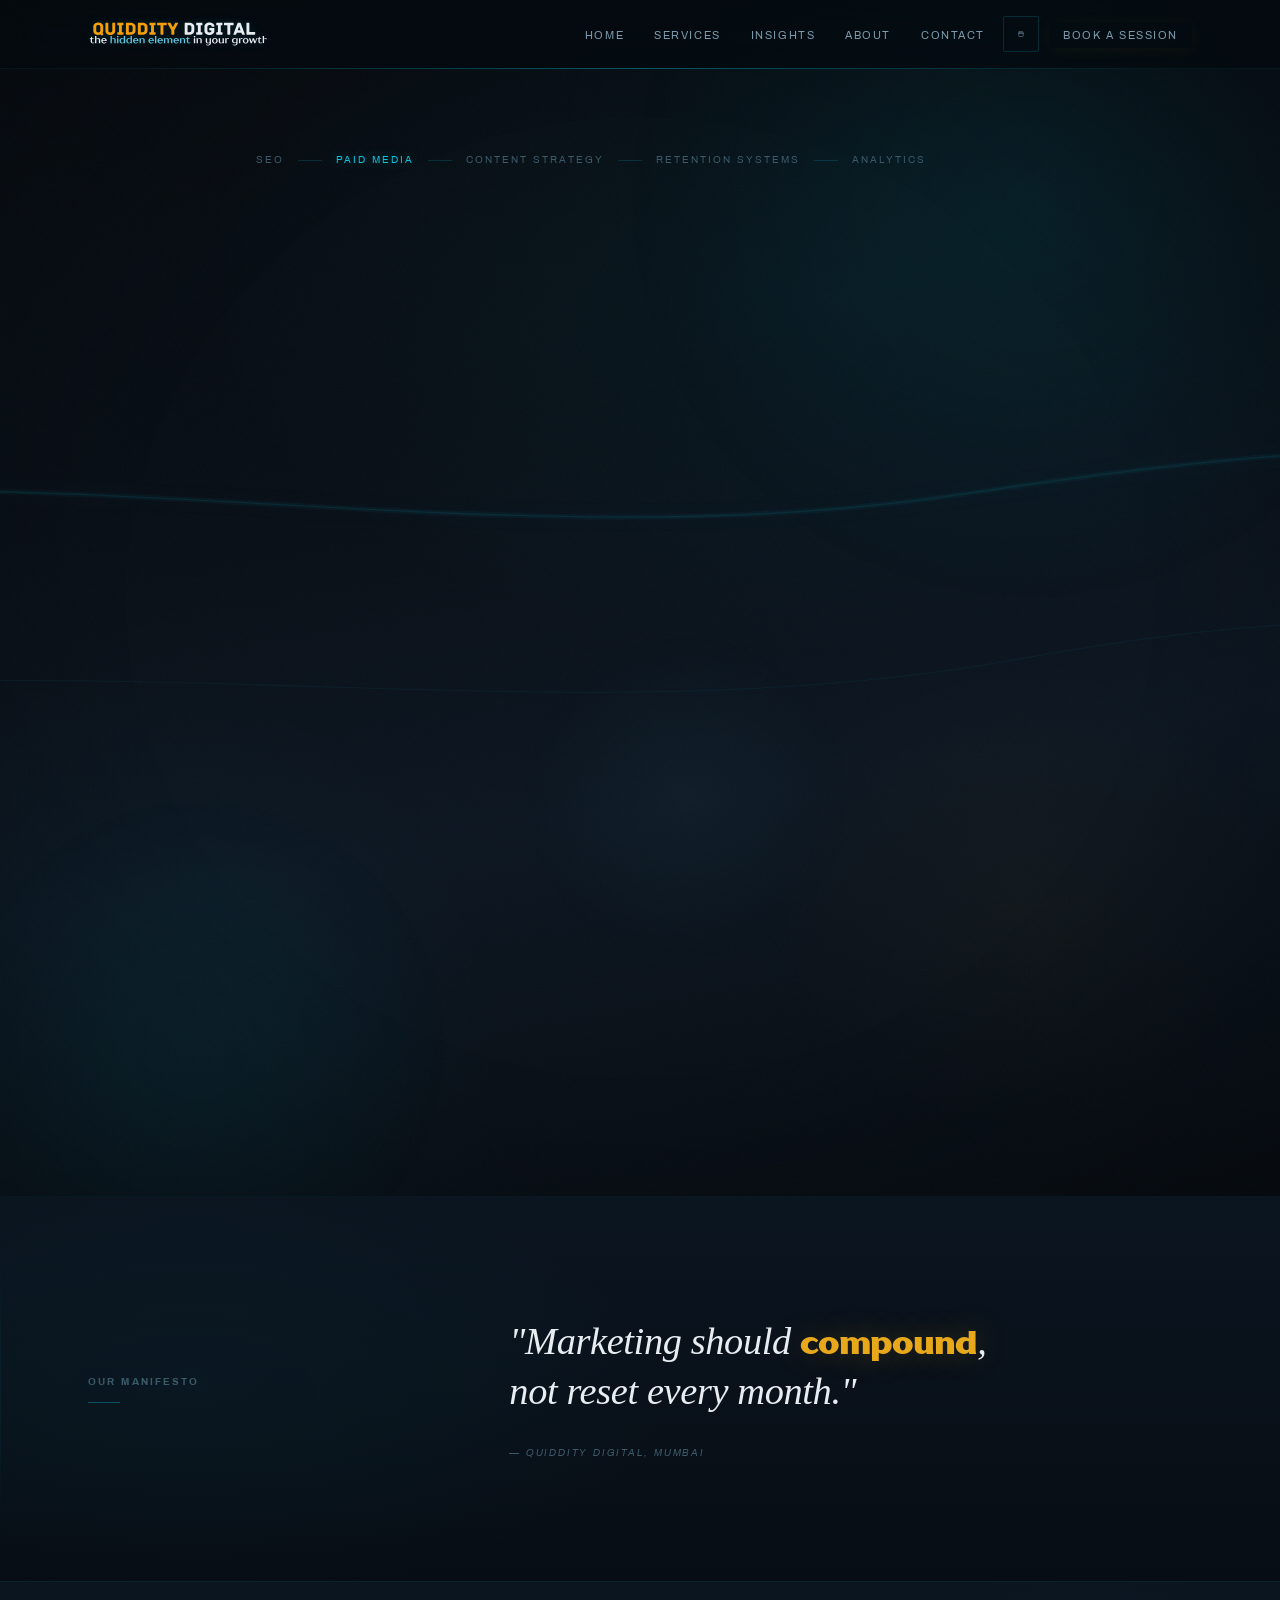
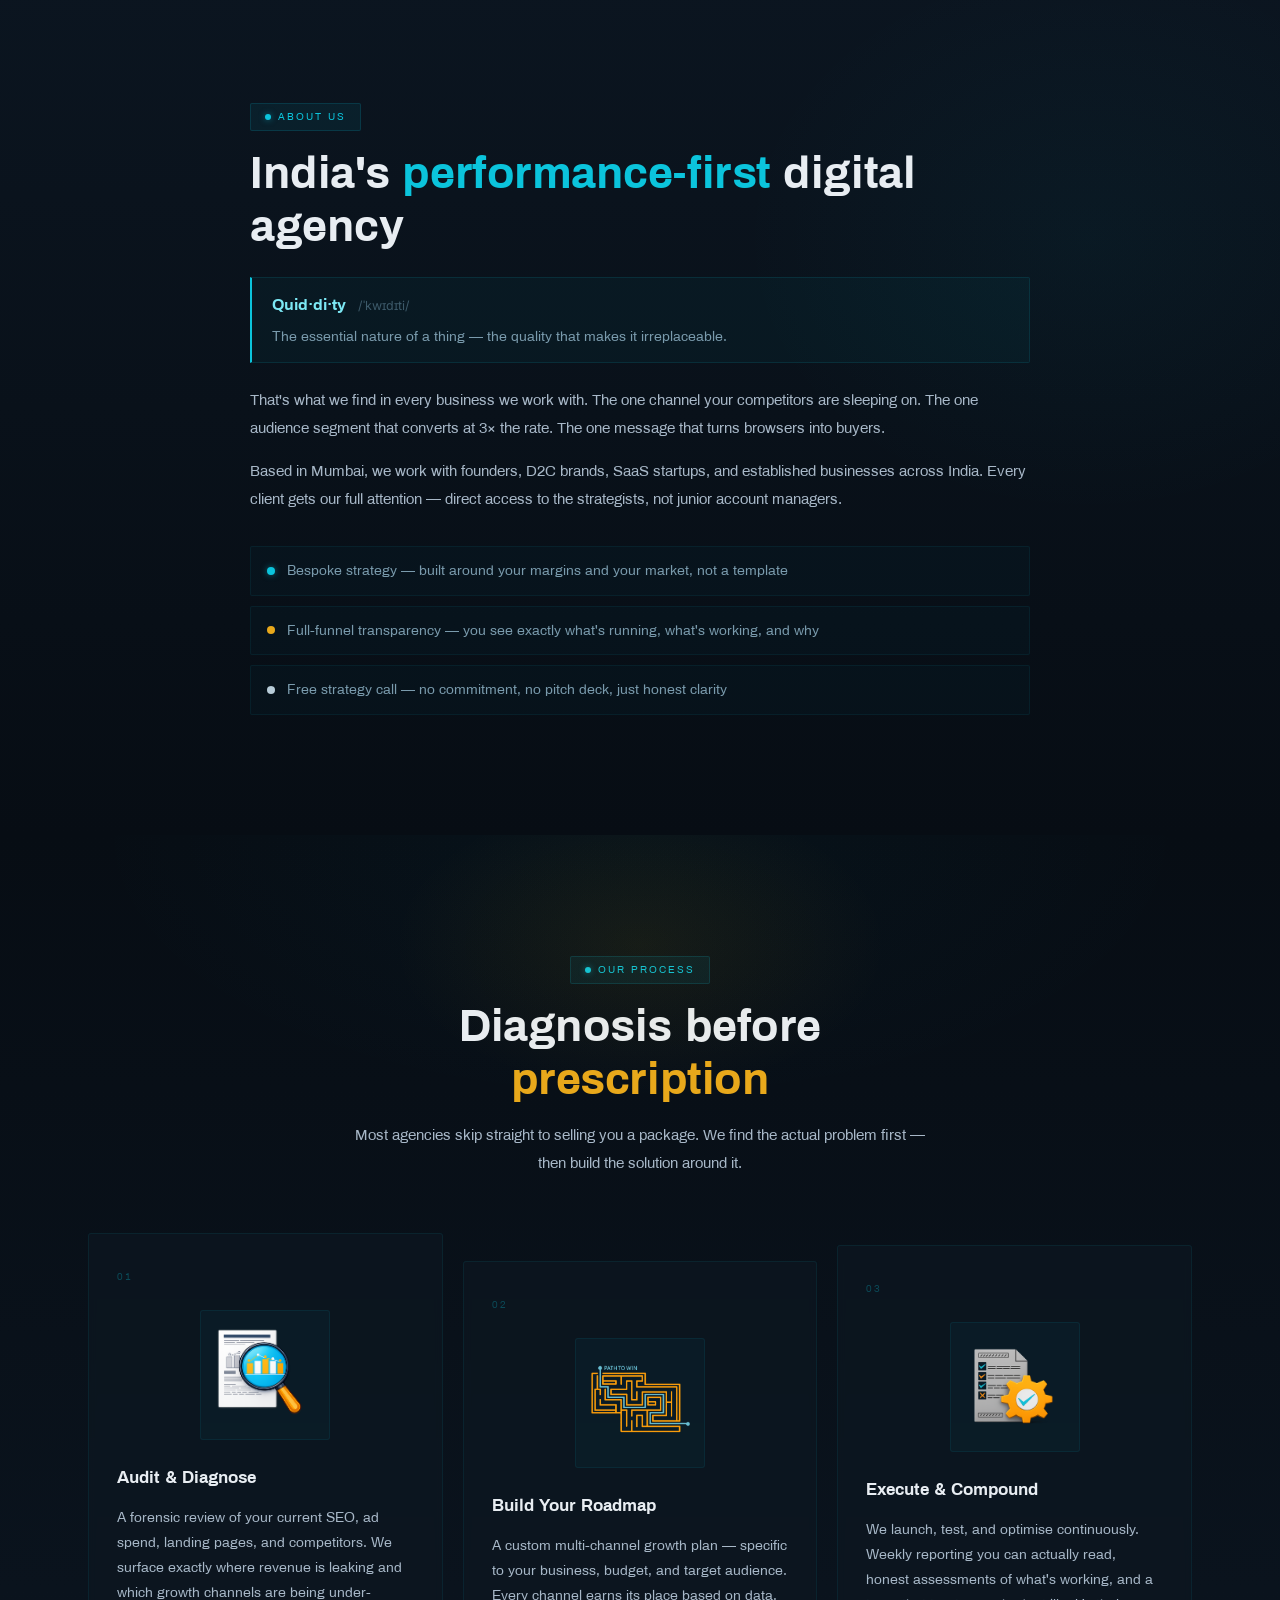
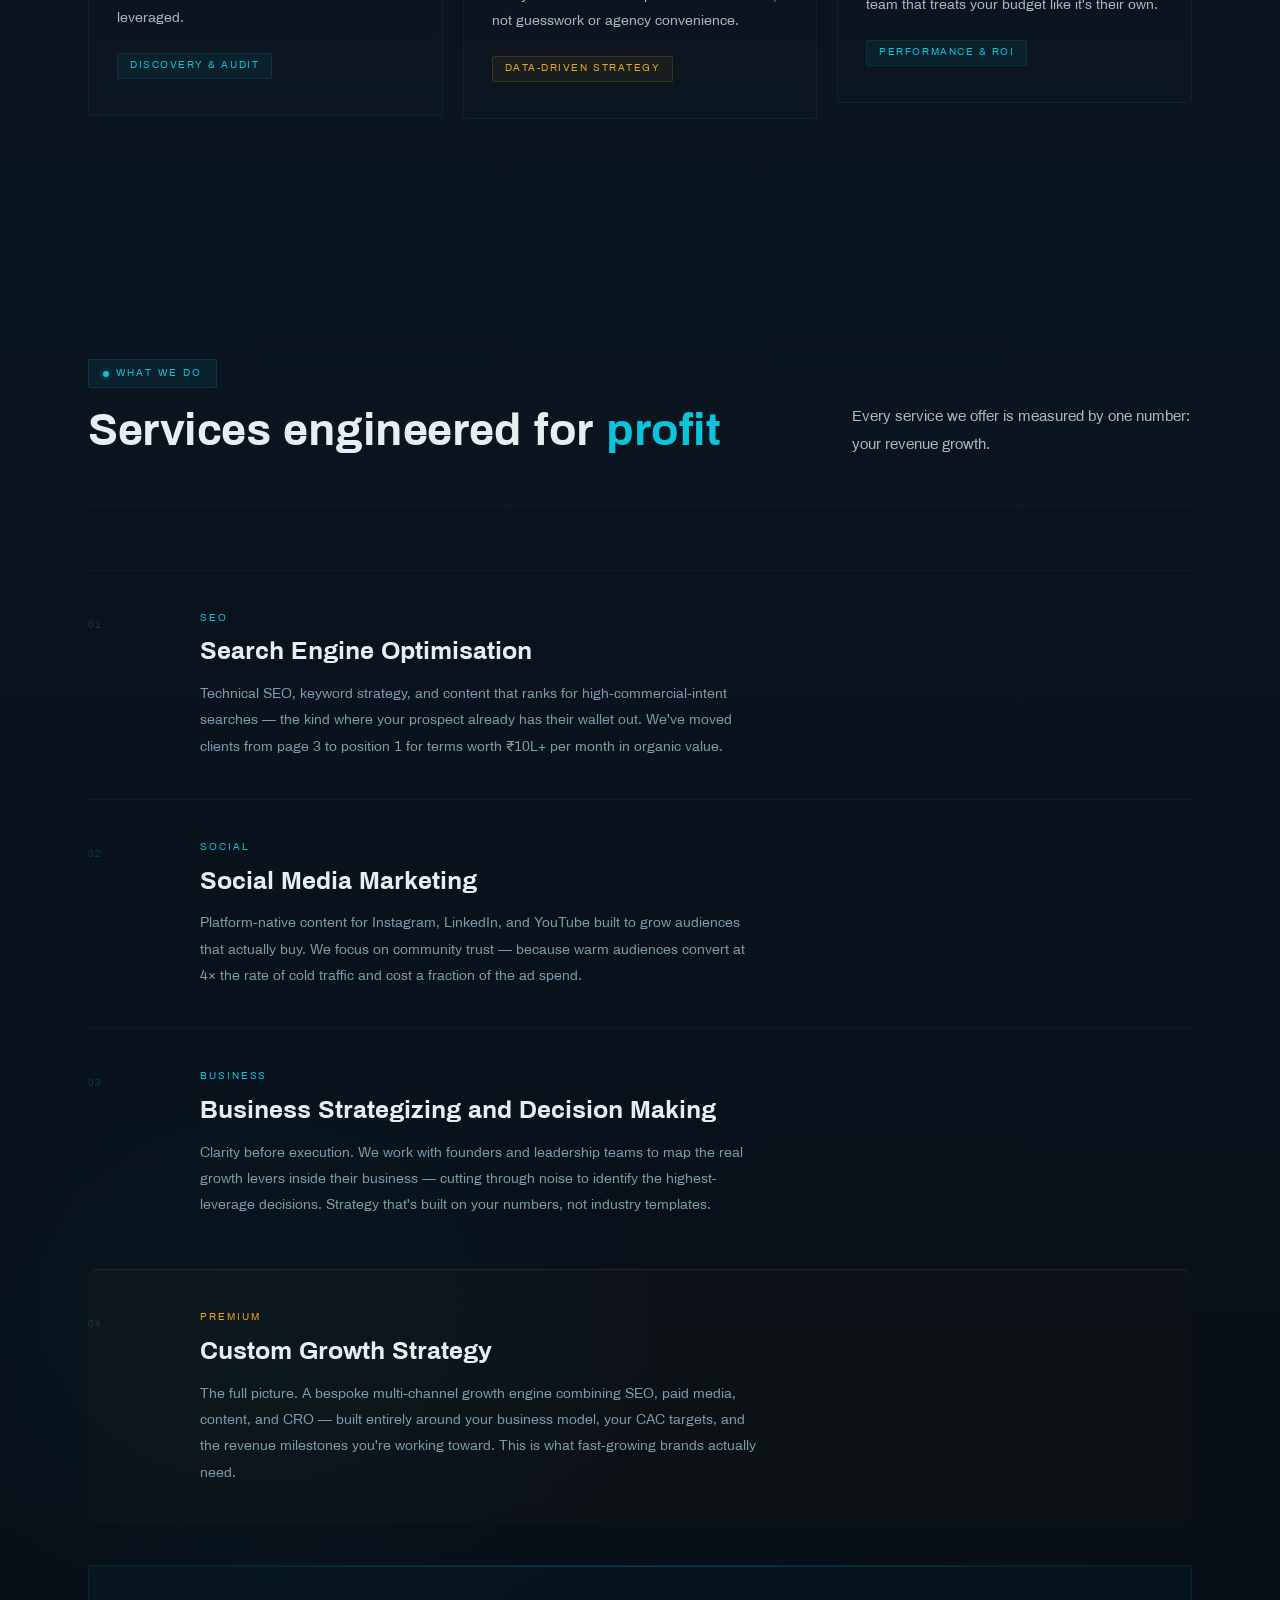
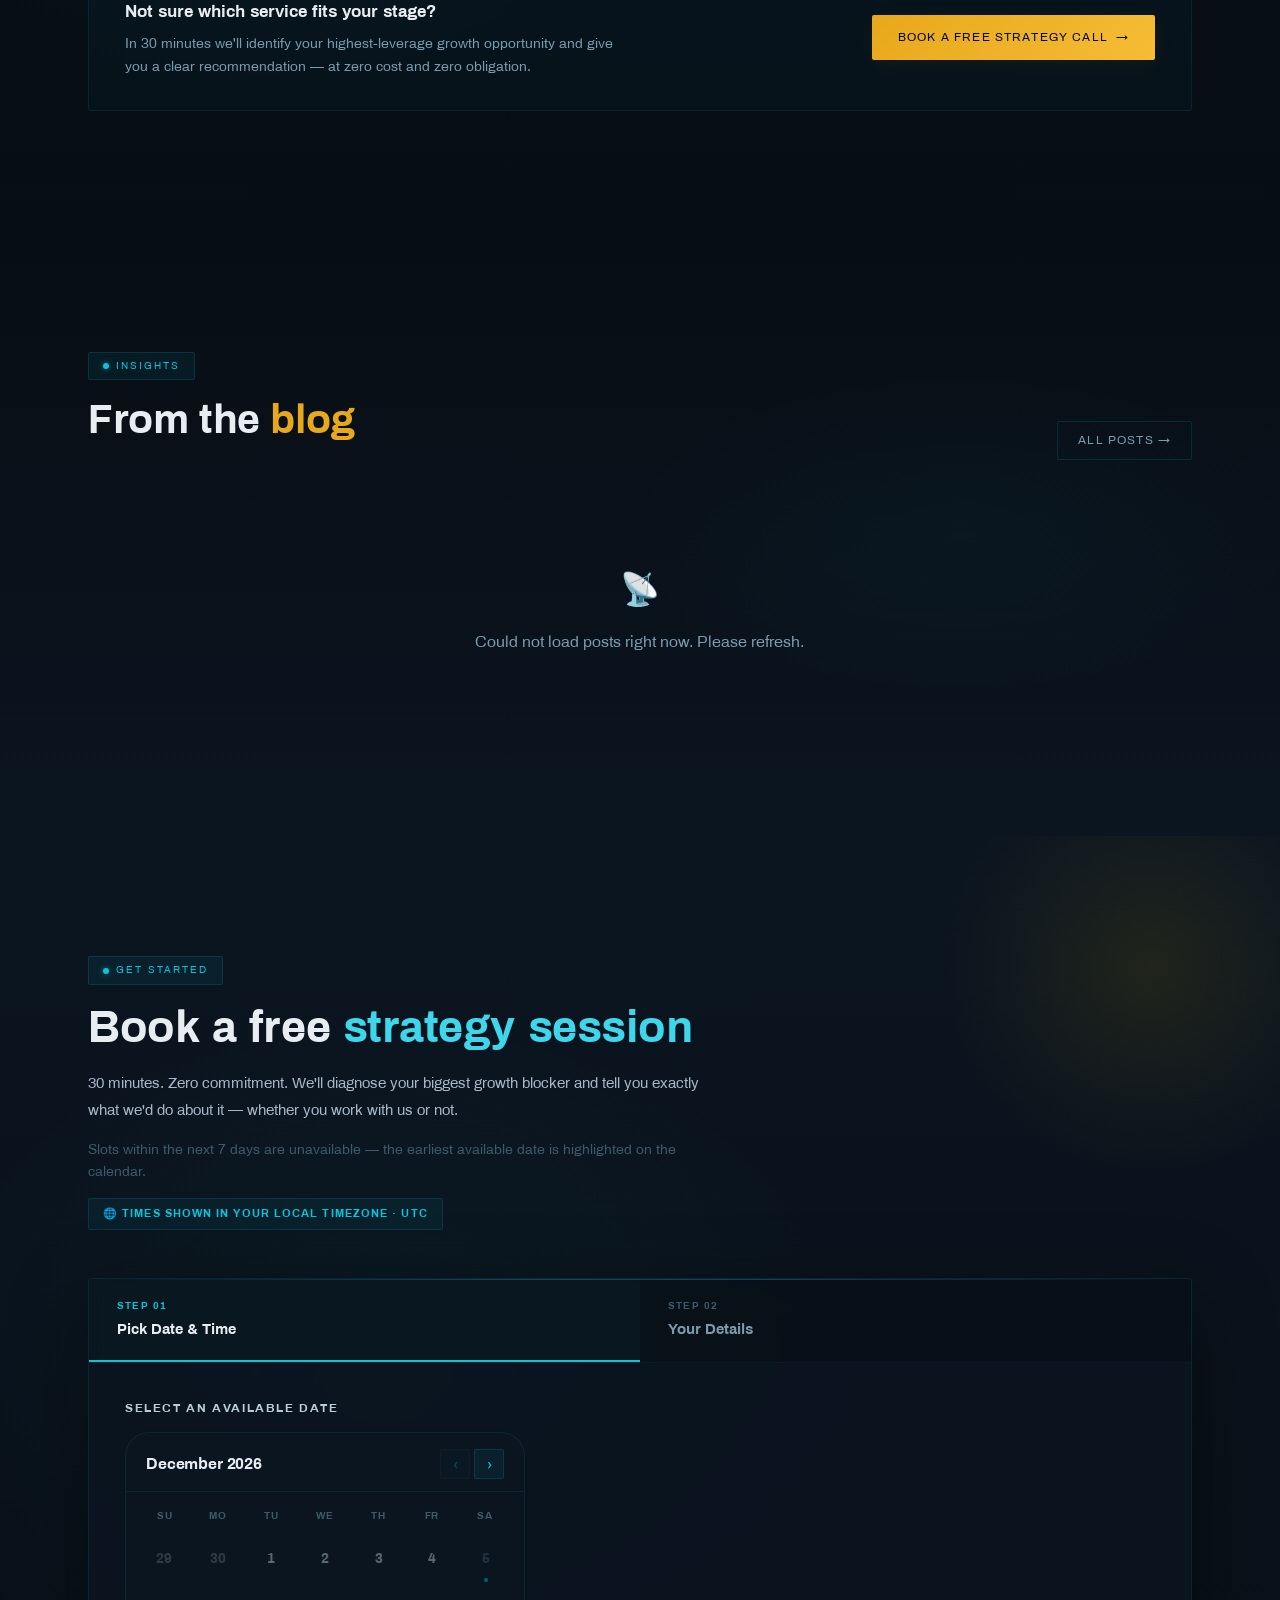
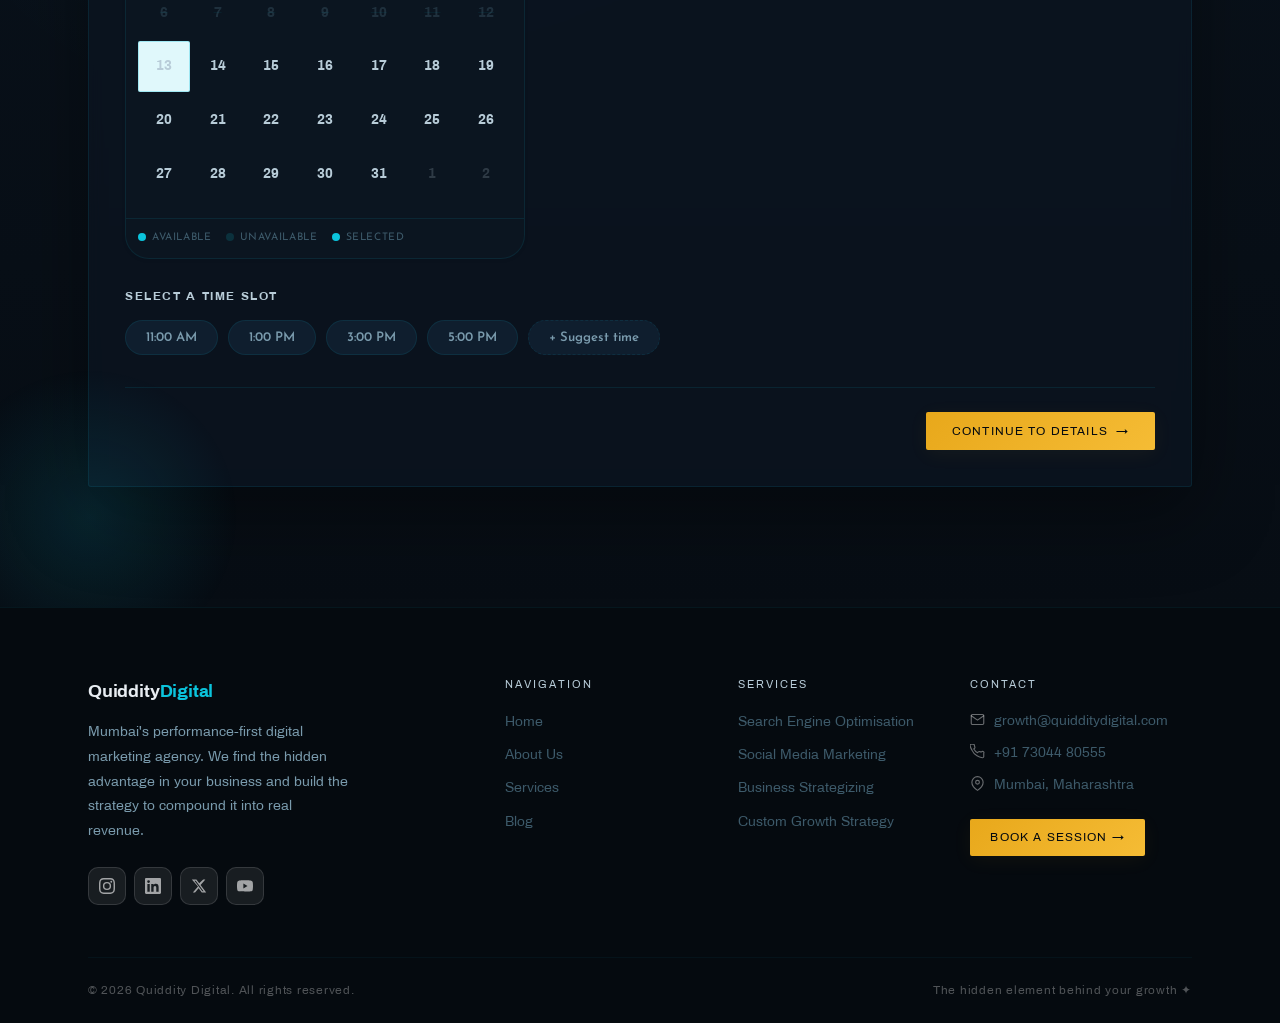
==== commit c3564b87: "Add files via upload" ====
--- a/index.html
+++ b/index.html
@@ -227,7 +227,17 @@
      ══════════════════════════════════════════ -->
 <nav id="navbar">
   <div class="container nav-wrap">
-    <a href="#home" class="nav-logo">Quiddity<em>Digital</em></a>
+    <a href="#home" class="nav-logo navbar-logo">
+      <img
+        src="/assets/wordmark.svg"
+        alt="Quiddity Digital"
+        class="navbar-logo-image"
+        width="200"
+        height="28"
+        loading="eager"
+        decoding="async"
+      />
+    </a>
 
     <ul class="nav-links" id="navLinks">
       <li><a href="#home">Home</a></li>
--- a/hidden-current.css
+++ b/hidden-current.css
@@ -1721,3 +1721,95 @@
 /* Back link */
 .ap-back { color: var(--tx-abyss) !important; font-family: var(--ff-sans) !important; }
 .ap-back:hover { color: var(--bio-primary) !important; }
+
+/* ================================================================
+   NAVBAR SVG WORDMARK — .navbar-logo / .navbar-logo-image
+   Replaces the plain text .nav-logo treatment.
+   Works on index.html, blog.html, all-posts.html.
+   ================================================================ */
+
+/* Wrapper: flex container, never stretches the navbar */
+.navbar-logo {
+  display: flex;
+  align-items: center;
+  flex-shrink: 0;
+  text-decoration: none;
+  /* Override any inherited text styles from .nav-logo */
+  font-size: 0;
+  line-height: 0;
+}
+
+/* The image itself */
+.navbar-logo-image {
+  display: block;
+
+  /* Fluid scaling: 130px mobile → 200px desktop, never taller than navbar */
+  width: clamp(130px, 14vw, 200px);
+  height: auto;
+  max-height: 36px;     /* keep within the 68px navbar; leaves breathing room */
+  object-fit: contain;
+  object-position: left center;
+
+  /* Crisp rendering on all displays */
+  image-rendering: auto;       /* SVG scales perfectly at any DPR */
+  -webkit-font-smoothing: antialiased;
+
+  /* Bioluminescent ambient glow — extremely subtle at rest */
+  filter: drop-shadow(0 0 4px rgba(0, 220, 255, 0.14));
+
+  /* Smooth transitions for hover */
+  transition:
+    transform 0.28s var(--ease-current, cubic-bezier(0.16, 1, 0.3, 1)),
+    filter   0.28s var(--ease-current, cubic-bezier(0.16, 1, 0.3, 1));
+
+  /* Prevent layout blowout */
+  flex-shrink: 0;
+  max-width: 200px;
+}
+
+/* Hover: micro-scale + stronger glow */
+.navbar-logo:hover .navbar-logo-image {
+  transform: scale(1.025);
+  filter: drop-shadow(0 0 9px rgba(0, 220, 255, 0.28))
+          drop-shadow(0 0 2px rgba(0, 220, 255, 0.12));
+}
+
+/* Active/tap feedback */
+.navbar-logo:active .navbar-logo-image {
+  transform: scale(0.98);
+  filter: drop-shadow(0 0 5px rgba(0, 220, 255, 0.18));
+  transition-duration: 0.1s;
+}
+
+/* ── Tablet (≤ 900px) ── */
+@media (max-width: 900px) {
+  .navbar-logo-image {
+    width: clamp(130px, 18vw, 178px);
+    max-height: 32px;
+  }
+}
+
+/* ── Mobile (≤ 600px) ── */
+@media (max-width: 600px) {
+  .navbar-logo-image {
+    width: clamp(120px, 36vw, 150px);
+    max-height: 28px;
+  }
+
+  /* Ensure hamburger button never overlaps logo */
+  .nav-wrap {
+    gap: 8px;
+  }
+}
+
+/* ── Reduced motion ── */
+@media (prefers-reduced-motion: reduce) {
+  .navbar-logo-image {
+    transition: none !important;
+    filter: none !important;
+  }
+  .navbar-logo:hover .navbar-logo-image {
+    transform: none !important;
+    filter: drop-shadow(0 0 4px rgba(0, 220, 255, 0.14)) !important;
+  }
+}
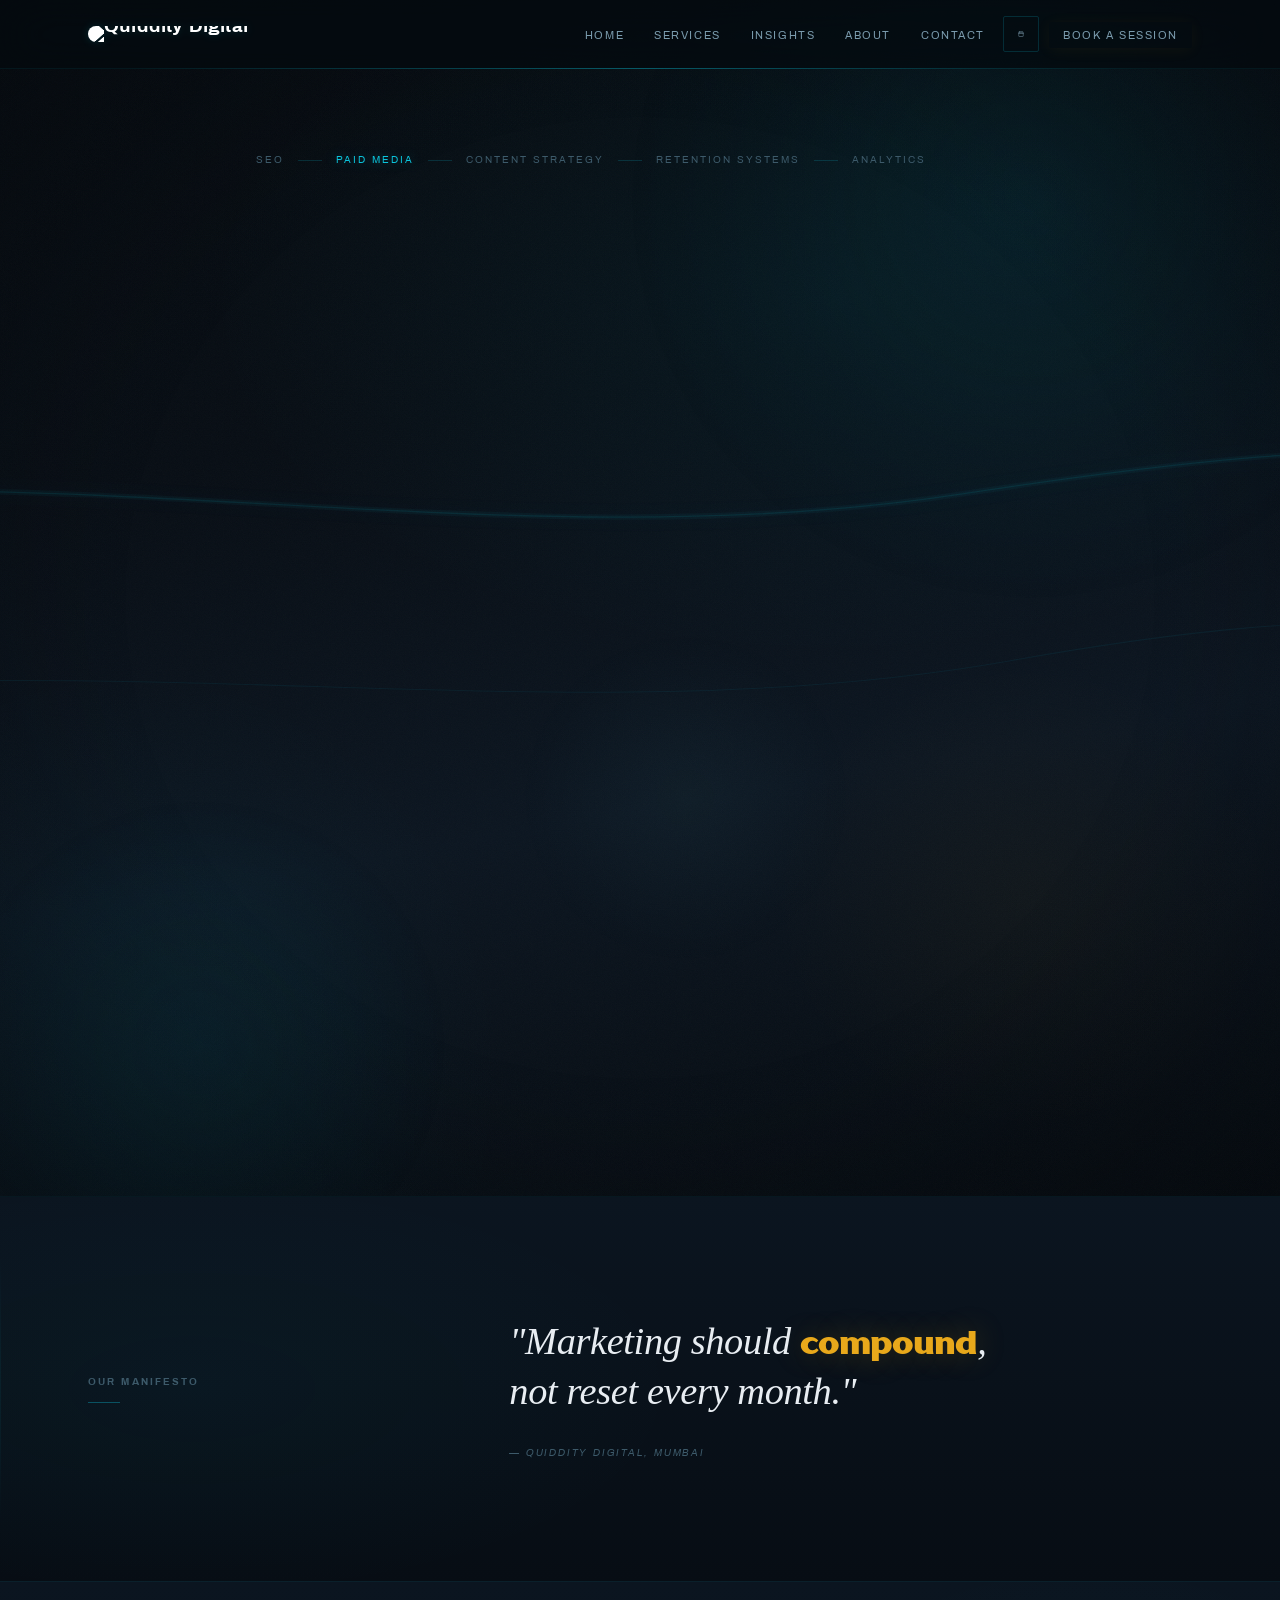
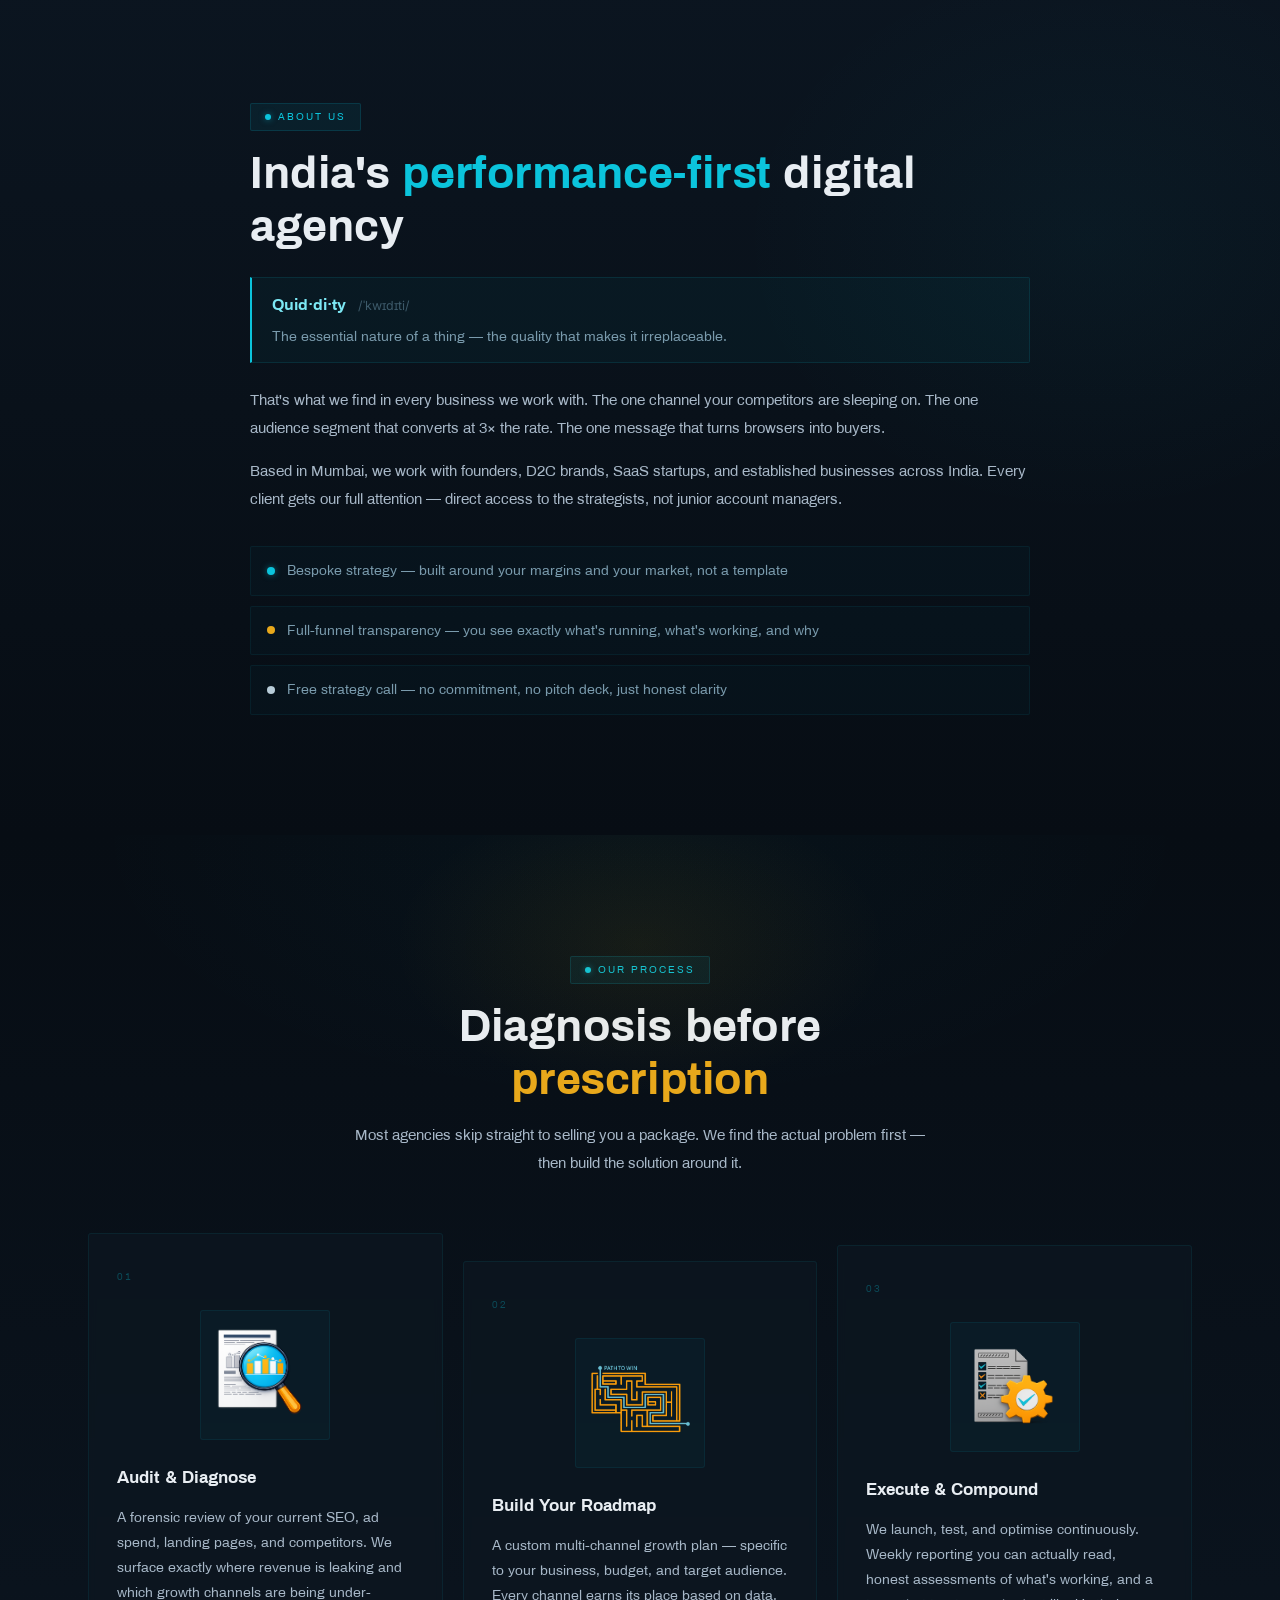
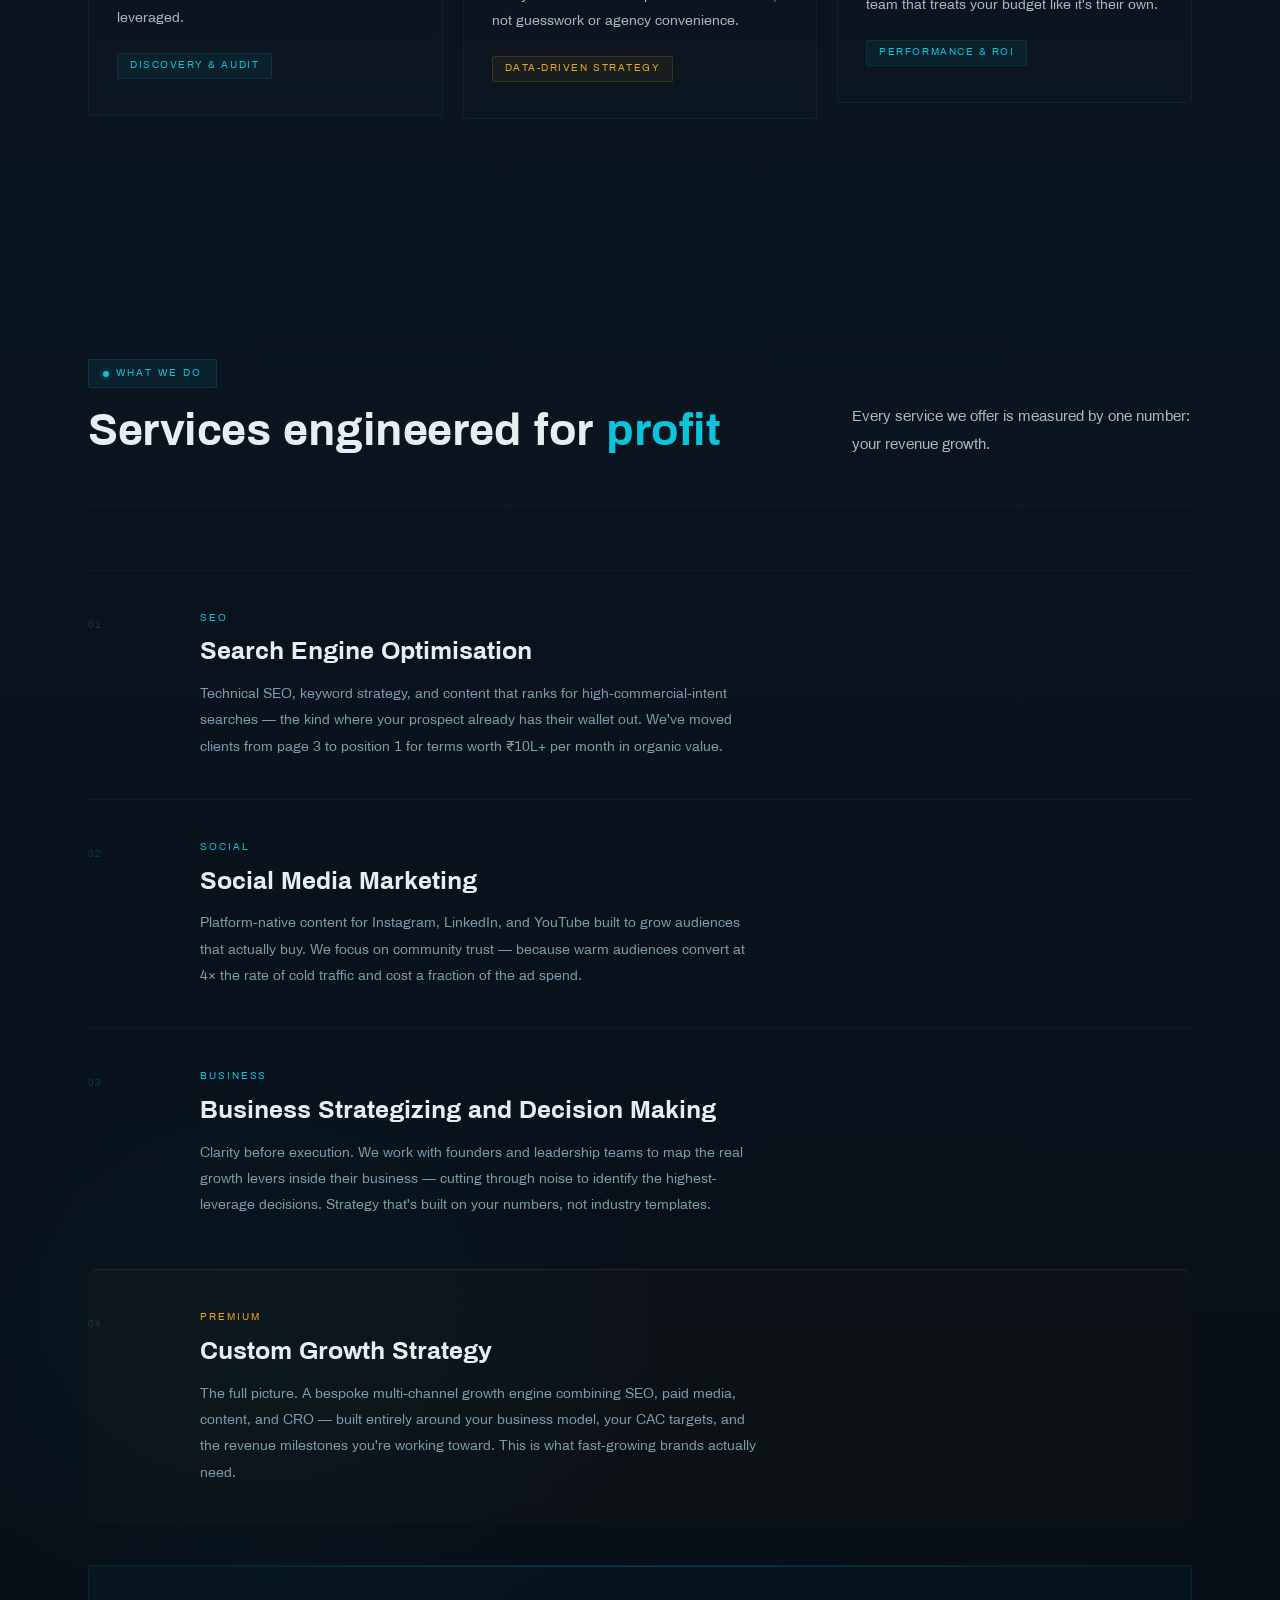
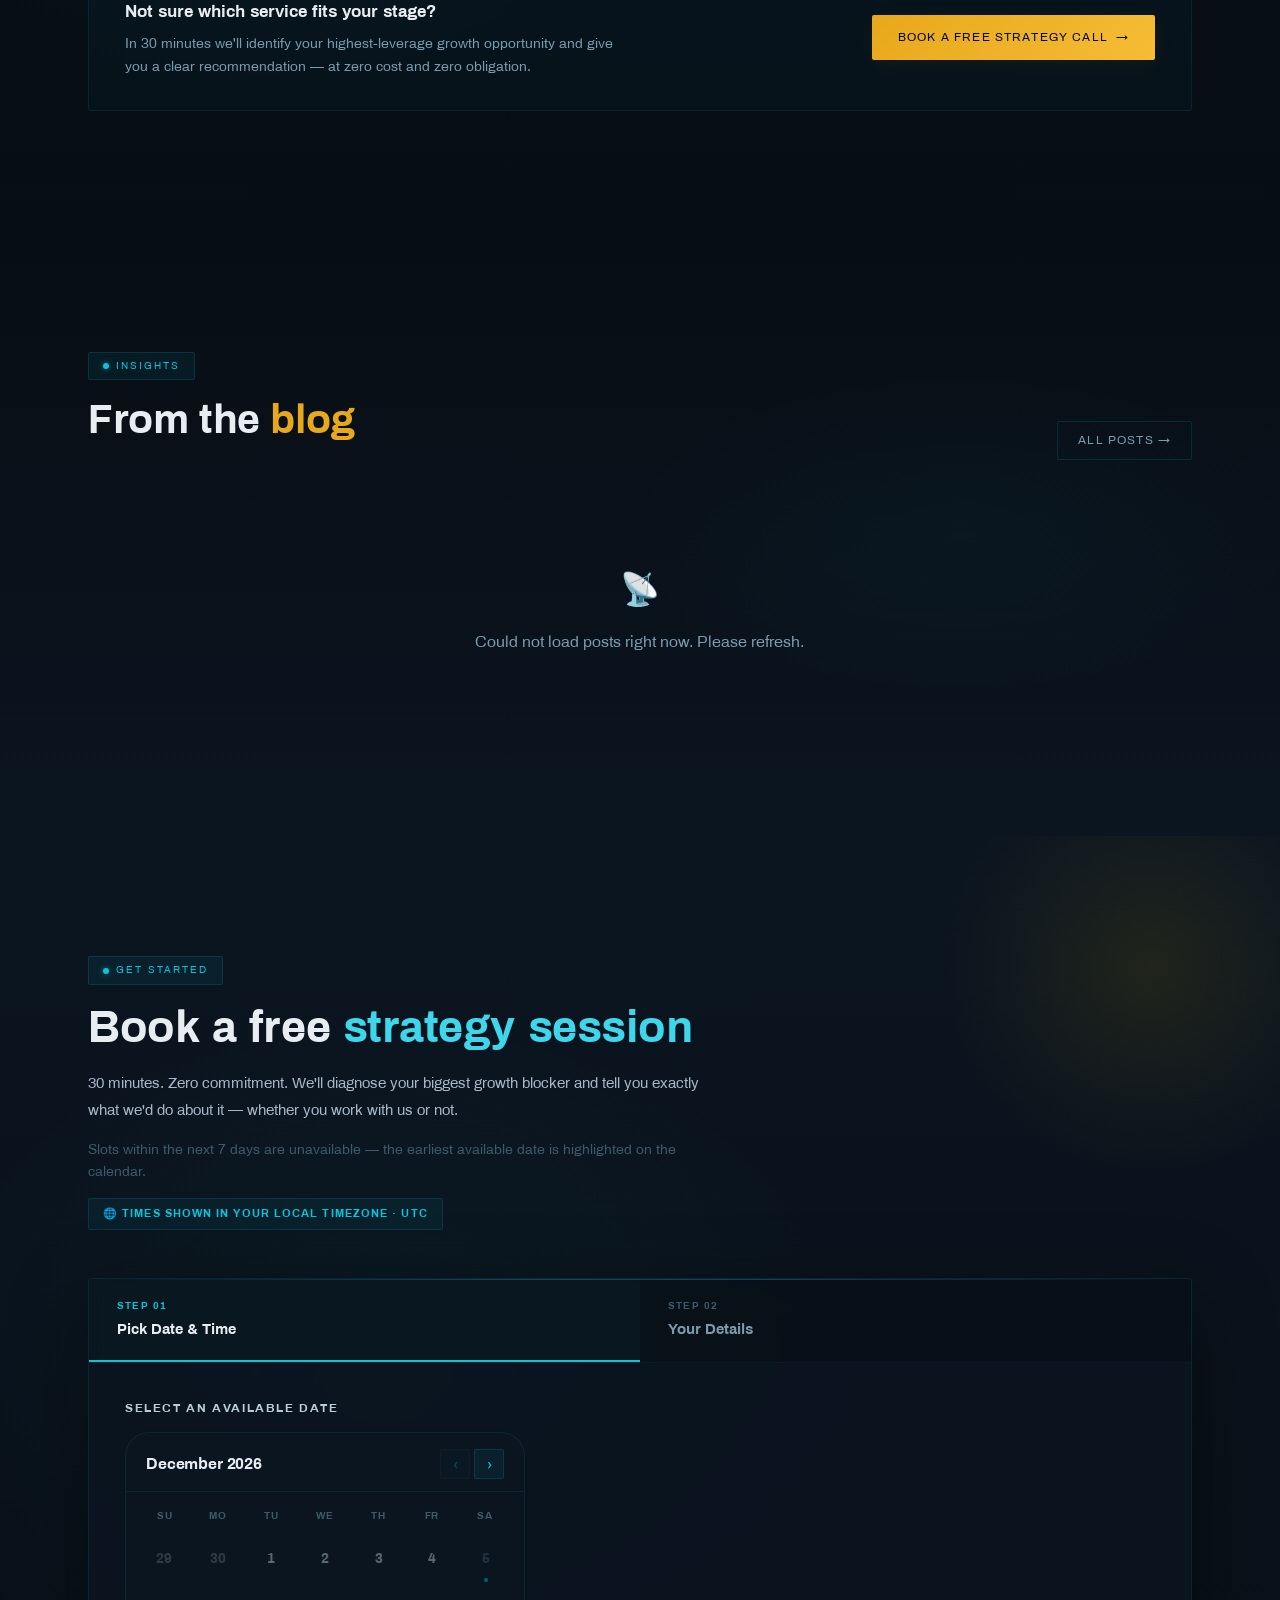
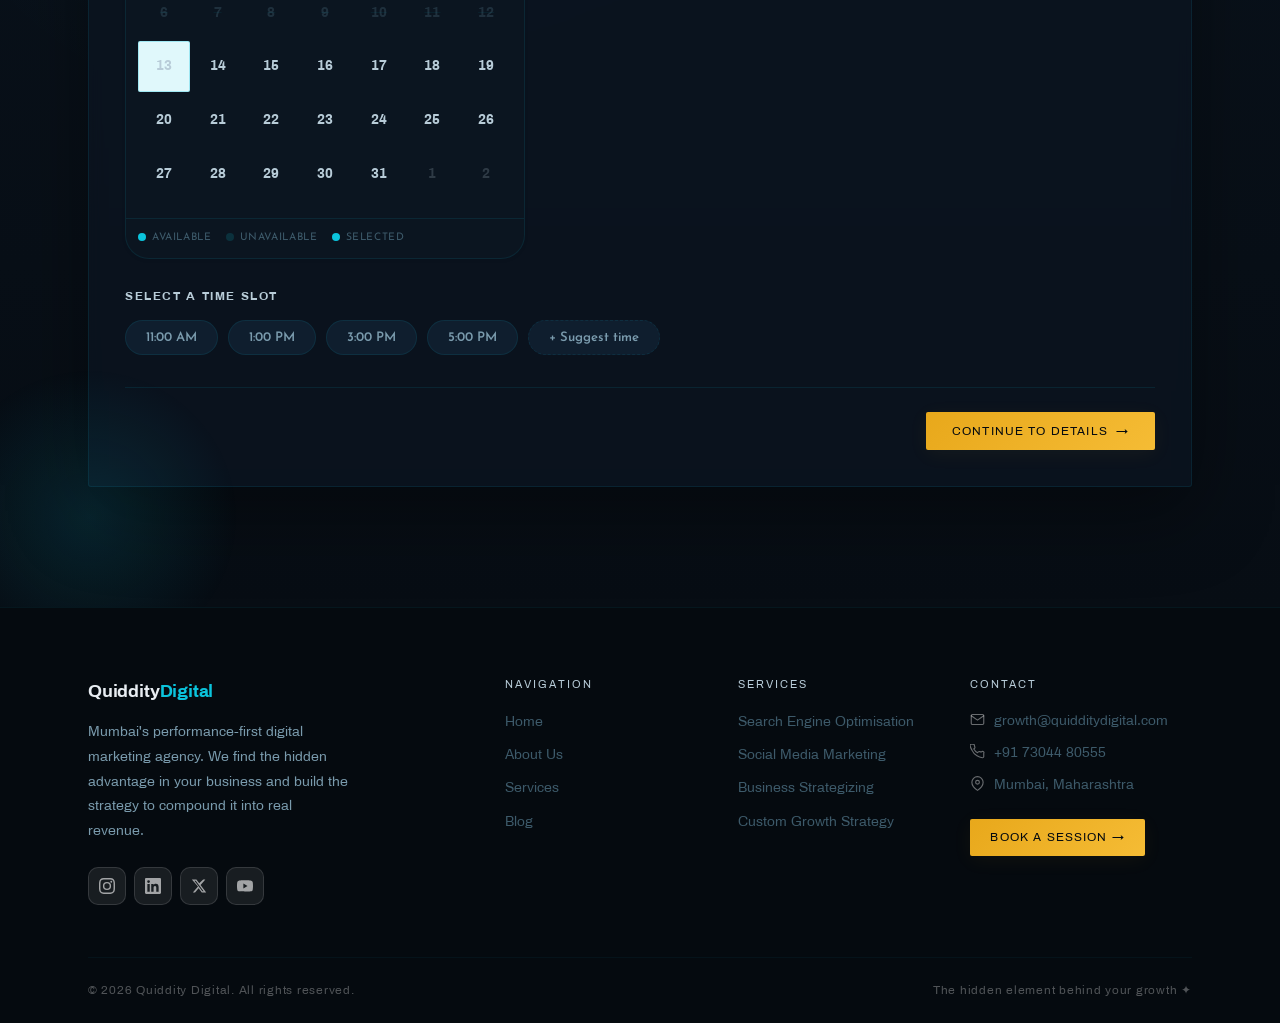
==== commit 1c1ac0e1: "Add files via upload" ====
--- a/index.html
+++ b/index.html
@@ -229,11 +229,9 @@
   <div class="container nav-wrap">
     <a href="#home" class="nav-logo navbar-logo">
       <img
-        src="/assets/wordmark.svg"
+        src="/assets/Header.svg"
         alt="Quiddity Digital"
         class="navbar-logo-image"
-        width="200"
-        height="28"
         loading="eager"
         decoding="async"
       />
--- a/hidden-current.css
+++ b/hidden-current.css
@@ -1724,8 +1724,10 @@
 
 /* ================================================================
    NAVBAR SVG WORDMARK — .navbar-logo / .navbar-logo-image
-   Replaces the plain text .nav-logo treatment.
-   Works on index.html, blog.html, all-posts.html.
+   Uses the original Header.svg with viewBox cropped to the wordmark.
+   The SVG has black glyphs for "Digital" text — on a dark navbar
+   those are invisible. We fix this with a targeted CSS filter that
+   inverts blacks to white while leaving the amber/cyan colours intact.
    ================================================================ */
 
 /* Wrapper: flex container, never stretches the navbar */
@@ -1734,8 +1736,7 @@
   align-items: center;
   flex-shrink: 0;
   text-decoration: none;
-  /* Override any inherited text styles from .nav-logo */
-  font-size: 0;
+  font-size: 0;     /* suppress any inherited text */
   line-height: 0;
 }
 
@@ -1743,48 +1744,57 @@
 .navbar-logo-image {
   display: block;
 
-  /* Fluid scaling: 130px mobile → 200px desktop, never taller than navbar */
+  /* Fluid scaling: 130px mobile → 200px desktop */
   width: clamp(130px, 14vw, 200px);
   height: auto;
-  max-height: 36px;     /* keep within the 68px navbar; leaves breathing room */
+  max-height: 38px;         /* never taller than the navbar allows */
   object-fit: contain;
   object-position: left center;
-
-  /* Crisp rendering on all displays */
-  image-rendering: auto;       /* SVG scales perfectly at any DPR */
-  -webkit-font-smoothing: antialiased;
-
-  /* Bioluminescent ambient glow — extremely subtle at rest */
-  filter: drop-shadow(0 0 4px rgba(0, 220, 255, 0.14));
-
-  /* Smooth transitions for hover */
+  flex-shrink: 0;
+
+  /*
+   * The SVG has black (#000) text for "Digital" (row 1) and the
+   * tagline (row 2). On the dark ocean navbar those glyphs disappear.
+   *
+   * Fix: brightness(0) turns ALL colours to black,
+   *      invert(1)      flips black → white.
+   * The amber and cyan glyphs also go white — acceptable for a
+   * monochrome navbar logo. The bioluminescent drop-shadow
+   * re-introduces the cyan accent.
+   *
+   * If you want the original amber/cyan preserved, inline the SVG
+   * instead of using <img> — CSS filters can't target individual
+   * fill colours through an <img> element.
+   */
+  filter:
+    brightness(0) invert(1)
+    drop-shadow(0 0 4px rgba(0, 220, 255, 0.15));
+
+  /* Smooth hover transitions */
   transition:
-    transform 0.28s var(--ease-current, cubic-bezier(0.16, 1, 0.3, 1)),
-    filter   0.28s var(--ease-current, cubic-bezier(0.16, 1, 0.3, 1));
-
-  /* Prevent layout blowout */
-  flex-shrink: 0;
-  max-width: 200px;
-}
-
-/* Hover: micro-scale + stronger glow */
+    transform 0.28s cubic-bezier(0.16, 1, 0.3, 1),
+    filter    0.28s cubic-bezier(0.16, 1, 0.3, 1);
+}
+
+/* Hover: lift + stronger bio-glow */
 .navbar-logo:hover .navbar-logo-image {
   transform: scale(1.025);
-  filter: drop-shadow(0 0 9px rgba(0, 220, 255, 0.28))
-          drop-shadow(0 0 2px rgba(0, 220, 255, 0.12));
+  filter:
+    brightness(0) invert(1)
+    drop-shadow(0 0 9px rgba(0, 220, 255, 0.30))
+    drop-shadow(0 0 2px rgba(0, 220, 255, 0.12));
 }
 
 /* Active/tap feedback */
 .navbar-logo:active .navbar-logo-image {
   transform: scale(0.98);
-  filter: drop-shadow(0 0 5px rgba(0, 220, 255, 0.18));
   transition-duration: 0.1s;
 }
 
 /* ── Tablet (≤ 900px) ── */
 @media (max-width: 900px) {
   .navbar-logo-image {
-    width: clamp(130px, 18vw, 178px);
+    width: clamp(130px, 18vw, 175px);
     max-height: 32px;
   }
 }
@@ -1792,24 +1802,18 @@
 /* ── Mobile (≤ 600px) ── */
 @media (max-width: 600px) {
   .navbar-logo-image {
-    width: clamp(120px, 36vw, 150px);
+    width: clamp(120px, 36vw, 148px);
     max-height: 28px;
   }
-
-  /* Ensure hamburger button never overlaps logo */
-  .nav-wrap {
-    gap: 8px;
-  }
+  .nav-wrap { gap: 8px; }
 }
 
 /* ── Reduced motion ── */
 @media (prefers-reduced-motion: reduce) {
   .navbar-logo-image {
     transition: none !important;
-    filter: none !important;
   }
   .navbar-logo:hover .navbar-logo-image {
     transform: none !important;
-    filter: drop-shadow(0 0 4px rgba(0, 220, 255, 0.14)) !important;
   }
 }
